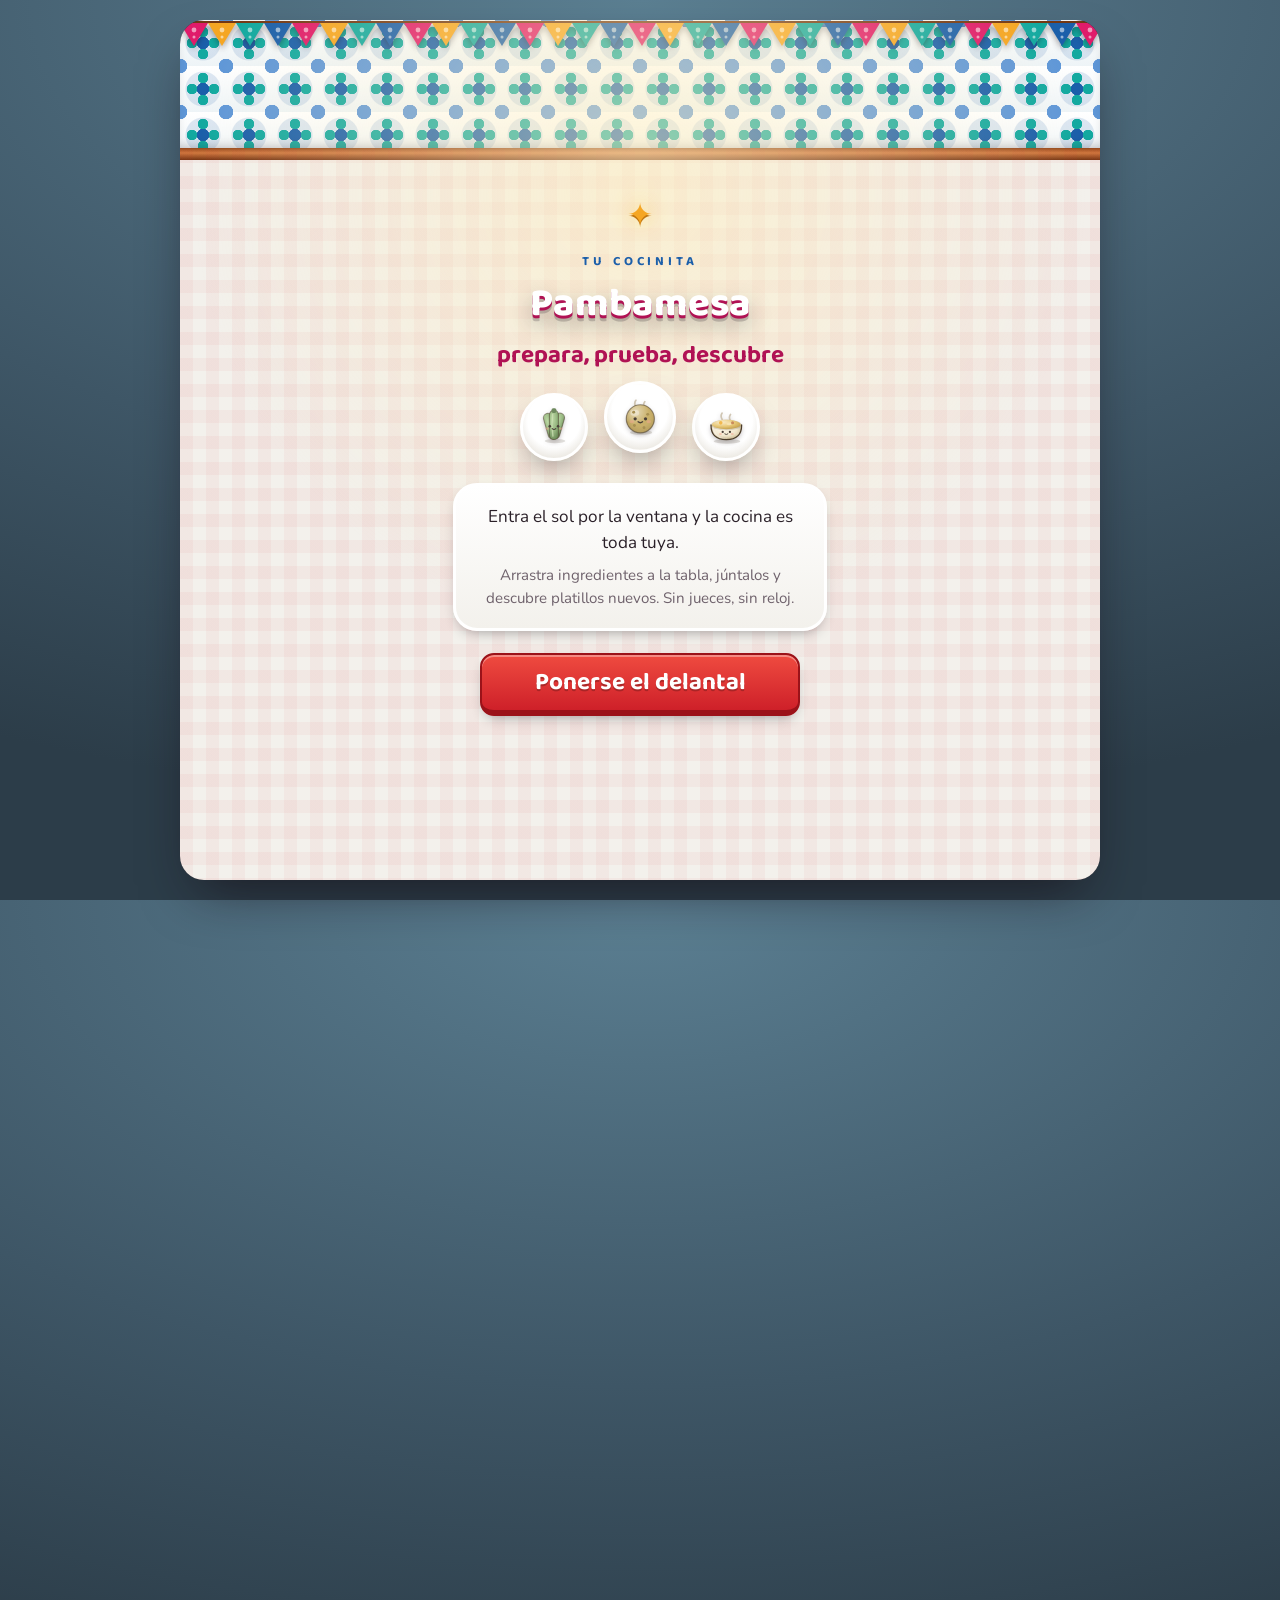
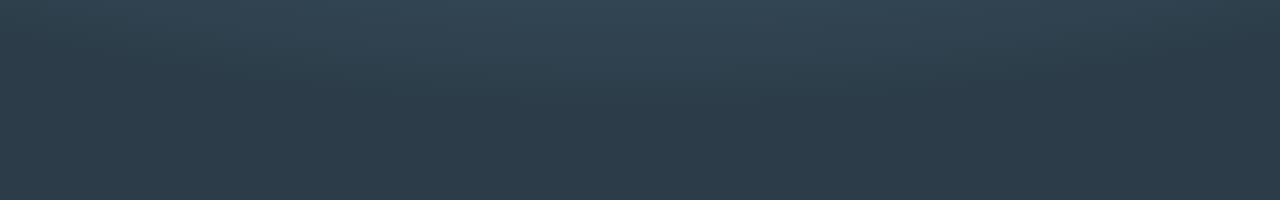
==== index.html @ 6b6ee92e "La cocina a sangre: se acabó la escena sobre la escena El mesón 3D vivía dentro de una caja con marc" ====
<!DOCTYPE html>
<html lang="es">
<head>
  <meta charset="UTF-8">
  <meta name="viewport" content="width=device-width, initial-scale=1.0, viewport-fit=cover, maximum-scale=1, user-scalable=no">
  <title>Pambamesa — tu cocinita</title>
  <meta name="description" content="Entra a tu cocina, arrastra los ingredientes que tienes y descubre platillos nuevos. Sin jueces, sin reloj: solo tú y el fuego.">
  <meta name="mobile-web-app-capable" content="yes">
  <meta name="apple-mobile-web-app-capable" content="yes">
  <meta name="apple-mobile-web-app-status-bar-style" content="black-translucent">
  <meta name="apple-mobile-web-app-title" content="Pambamesa">
  <meta name="theme-color" content="#9cdae4">
  <link rel="manifest" href="manifest.json">
  <link rel="apple-touch-icon" href="icon.svg">
  <link rel="icon" type="image/svg+xml" href="icon.svg">
  <link rel="preconnect" href="https://fonts.googleapis.com">
  <link rel="preconnect" href="https://fonts.gstatic.com" crossorigin>
  <link href="https://fonts.googleapis.com/css2?family=Baloo+2:wght@500;600;700;800&family=Nunito:ital,wght@0,400;0,600;0,700;0,800;1,400&display=swap" rel="stylesheet">
  <link rel="stylesheet" href="design-system.css">
  <link rel="stylesheet" href="styles.css">
  <script type="importmap">
    { "imports": { "three": "./vendor/three.module.min.js", "three/addons/": "./vendor/addons/" } }
  </script>
</head>
<body>
<div id="stage">

  <!-- HUD: progreso del recetario y sucres -->
  <header id="hud" class="hud hidden">
    <span class="pill hud-count progress-count"></span>
    <div class="meter"><span class="meter-fill progress-fill"></span></div>
    <span class="pill pill--maiz hud-sucres">
      <span class="icono-sucre" aria-hidden="true">S</span><span class="hud-sucres-count">0</span>
    </span>
  </header>

  <!-- ================= Portada ================= -->
  <main id="screen-cover" class="screen screen--portada active">
    <span class="mundo-puesto" aria-hidden="true"></span>
    <div class="cover">
      <span class="cover-sun" aria-hidden="true"></span>
      <span class="cover-star" aria-hidden="true">✦</span>
      <p class="cover-over">tu cocinita</p>
      <h1 class="cover-title">Pambamesa</h1>
      <p class="cover-sub">prepara, prueba, descubre</p>
      <div class="cover-peek" aria-hidden="true">
        <span class="plate" data-icon="verde"></span>
        <span class="plate" data-icon="bolon"></span>
        <span class="plate" data-icon="tigrillo"></span>
      </div>
      <div class="panel cover-quote">
        <p>Entra el sol por la ventana y la cocina es toda tuya.</p>
        <p class="muted">Arrastra ingredientes a la tabla, júntalos y descubre platillos nuevos. Sin jueces, sin reloj.</p>
      </div>
      <button type="button" id="btn-abrir" class="btn btn--lg btn--block">Ponerse el delantal</button>
    </div>
  </main>

  <!-- ================= Cocina: el mesón (a pantalla completa) ================= -->
  <main id="screen-taller" class="screen screen--cocina">
    <!-- el mesón 3D ocupa toda la pantalla: es el fondo, no un cuadro -->
    <div id="cocina3d" class="cocina3d hidden"></div>

    <!-- capa de mandos, flotando sobre la escena -->
    <div class="cocina-ui">
      <div id="estacion-fichas" class="estacion-fichas"></div>
      <span id="combo-indicador" class="pill pill--rosa combo-indicador hidden"></span>
      <div id="mesa-etiquetas" class="mesa-etiquetas hidden"></div>
      <div id="taller-action" class="taller-action"></div>
    </div>

    <!-- respaldo 2D para navegadores sin WebGL -->
    <div class="hoja hoja--cocina">
      <div id="fogon" class="fogon">
        <button type="button" id="slot-a" class="carta-slot" aria-label="Primer ingrediente"></button>
        <span class="fusion-plus" aria-hidden="true">+</span>
        <button type="button" id="slot-b" class="carta-slot" aria-label="Segundo ingrediente"></button>
      </div>
      <div id="en-preparacion" class="panel panel--sunken en-preparacion hidden"></div>
    </div>
  </main>

  <!-- ================= Recetario ================= -->
  <main id="screen-coleccion" class="screen screen--recetario">
    <span class="mundo-puesto" aria-hidden="true"></span>
    <div class="hoja">
      <header class="hoja-head">
        <div class="sign">
          <h2 class="sign-title">El recetario</h2>
          <p class="sign-sub"><span class="progress-count"></span> descubiertos</p>
        </div>
      </header>
      <div id="coleccion-body" class="scroll"></div>
    </div>
  </main>

  <!-- ================= Despensa ================= -->
  <main id="screen-feria" class="screen screen--despensa">
    <span class="mundo-puesto" aria-hidden="true"></span>
    <div class="hoja">
      <header class="hoja-head">
        <div class="sign">
          <h2 class="sign-title">La despensa</h2>
          <p class="sign-sub">cajas, mercado y antojos</p>
        </div>
      </header>

      <div class="scroll">
        <!-- La caja del mercado -->
        <section class="panel panel--rosa caja-box">
          <div class="caja-visual" aria-hidden="true"><span class="caja-sello">✦</span></div>
          <p class="caja-stash"><span class="sobre-count">0</span> caja(s) por abrir</p>
          <button type="button" id="feria-abrir-btn" class="btn btn--maiz btn--block">Abrir una caja</button>
          <p id="feria-timer" class="caja-timer"></p>
        </section>

        <!-- La canasta: lo que me llevo al mesón -->
        <section class="seccion">
          <p class="label">tu canasta <span id="canasta-cuenta" class="canasta-cuenta">0/8</span></p>
          <div class="panel panel--canasta seccion-panel">
            <p class="seccion-nota">Solo esto estará al alcance en el mesón. Toca para sacarlo.</p>
            <div id="canasta-grid" class="chip-grid"></div>
          </div>
        </section>

        <!-- Todo lo que tengo guardado -->
        <section class="seccion">
          <p class="label">en la despensa</p>
          <div class="panel panel--repisa seccion-panel">
            <p class="seccion-nota">Toca un ingrediente para llevarlo a la canasta.</p>
            <div id="despensa-grid" class="chip-grid"></div>
          </div>
        </section>

        <!-- El mercado -->
        <section class="seccion">
          <p class="label">el mercado</p>
          <div class="panel seccion-panel">
            <p class="seccion-nota">Cocinar te da sucres <span class="icono-sucre">S</span>. Cámbialos por lo que te falte.</p>
            <div id="mercado-semillas" class="mercado-grid"></div>
            <div class="seccion-acciones">
              <button type="button" id="mercado-sobre-btn" class="btn btn--peltre btn--sm">Caja · 20 <span class="icono-sucre">S</span></button>
              <button type="button" id="pregon-btn" class="btn btn--peltre btn--sm">📣 El pregón</button>
            </div>
            <p id="pregon-timer" class="seccion-nota"></p>
          </div>
        </section>

        <!-- Compartir -->
        <section class="seccion">
          <p class="label">invitar a probar</p>
          <div class="panel seccion-panel">
            <p class="seccion-nota">Regala un plato a alguien — a ti no te cuesta nada. Te quedan <span id="regalos-restantes" class="regalos-num">3</span> hoy.</p>
            <div id="regalos-grid" class="album-grid"></div>
          </div>
        </section>
      </div>
    </div>
  </main>

  <!-- Navegación -->
  <nav id="tabs" class="tabbar hidden">
    <button type="button" class="tab-btn" data-tab="taller"><span class="tab-ic" data-icon="mezclar"></span>Cocina</button>
    <button type="button" class="tab-btn" data-tab="coleccion"><span class="tab-ic" data-icon="cuaderno"></span>Recetario</button>
    <button type="button" class="tab-btn" data-tab="feria"><span class="tab-ic" data-icon="tab_mercado"></span>Despensa</button>
  </nav>

  <!-- Modal: revelación -->
  <div id="modal-reveal" class="modal reveal-modal" role="dialog" aria-modal="true">
    <div class="reveal-wrap">
      <div id="reveal-stage" class="reveal-stage">
        <span id="reveal-restantes" class="pill pill--maiz reveal-restantes hidden"></span>
        <div id="reveal-stack-3" class="carta back reveal-stack-layer hidden" aria-hidden="true"><div class="carta-textura"></div></div>
        <div id="reveal-stack-2" class="carta back reveal-stack-layer hidden" aria-hidden="true"><div class="carta-textura"></div></div>
        <div id="reveal-flip" class="carta-flip">
          <div class="carta-face carta-face-back">
            <div id="reveal-back" class="carta back"><div class="carta-textura"></div><span class="carta-interrogante">?</span></div>
          </div>
          <div class="carta-face carta-face-front">
            <div id="reveal-front" class="carta"></div>
          </div>
        </div>
      </div>
      <p id="reveal-hint" class="reveal-hint">↑ desliza para revelar</p>
      <p id="reveal-banner" class="reveal-banner"></p>
      <button type="button" id="reveal-ok" class="btn btn--lg btn--block">Revelar</button>
    </div>
  </div>

  <!-- Modal: detalle de una carta -->
  <div id="modal-detalle" class="modal" role="dialog" aria-modal="true">
    <div class="sheet">
      <div id="detalle-art" class="detalle-art"></div>
      <p id="detalle-rareza" class="sheet-eyebrow"></p>
      <h3 id="detalle-nombre" class="sheet-title"></h3>
      <p id="detalle-lore" class="sheet-body"></p>
      <div id="detalle-paso" class="detalle-paso hidden"></div>
      <button type="button" id="detalle-close" class="btn btn--peltre btn--block">Cerrar</button>
    </div>
  </div>

  <!-- Modal: pista -->
  <div id="modal-pista" class="modal" role="dialog" aria-modal="true">
    <div class="sheet">
      <div class="carta back rarity-hallazgo pista-carta" aria-hidden="true">
        <div class="carta-textura"></div><span class="carta-interrogante">?</span>
      </div>
      <p class="sheet-eyebrow">la cocina murmura…</p>
      <p id="pista-texto" class="pista-texto"></p>
      <button type="button" id="pista-close" class="btn btn--peltre btn--block">Cerrar</button>
    </div>
  </div>

  <!-- Modal: racha diaria -->
  <div id="modal-racha" class="modal" role="dialog" aria-modal="true">
    <div class="sheet">
      <span class="racha-ic" aria-hidden="true">🔥</span>
      <p class="sheet-eyebrow">volviste a la cocina</p>
      <h3 class="sheet-title">Racha de <span id="racha-dias">1</span> día(s)</h3>
      <p id="racha-recompensa" class="racha-recompensa"></p>
      <button type="button" id="racha-reclamar-btn" class="btn btn--maiz btn--block">Reclamar</button>
    </div>
  </div>

  <div id="banner" class="banner" role="status" aria-live="polite"></div>
  <div id="toast" class="toast" role="status" aria-live="polite"></div>

</div>
  <script src="icons.js"></script>
  <script src="recetario.js"></script>
  <script type="module" src="escena3d.js"></script>
  <script src="app.js"></script>
</body>
</html>
---- design-system.css ----
/* ============================================================
   PAMBAMESA — design-system.css
   El lenguaje visual del juego, en dos capas:

   1. TOKENS      — la única fuente de verdad: color, elevación,
                    radios, espaciado, tipografía, movimiento, capas.
   2. COMPONENTES — piezas reusables construidas SOLO con tokens.

   La paleta es de comida popular latinoamericana: azulejo de
   talavera, rosa mexicano, amarillo cempasúchil, verde nopal,
   rojo guajillo y blanco de peltre. Nada de crema de cuaderno:
   los fondos son cal blanca y madera pintada de puesto de mercado.
   ============================================================ */

:root {
  /* ==========================================================
     1. TOKENS
     ========================================================== */

  /* --- Rampas del barrio --- */
  /* talavera: el azul cobalto del azulejo pintado */
  --talavera-200: #a9c9ec;
  --talavera-300: #5f97d8;
  --talavera-500: #1b5faa;
  --talavera-700: #123f74;

  /* jade: el verde agua de la loza y los toldos */
  --jade-200: #8fe0d6;
  --jade-300: #3fc7bc;
  --jade-400: #12a9a0;
  --jade-600: #0a7a74;

  /* rosa mexicano: el color de la fiesta, del papel picado */
  --rosa-300: #ff77ab;
  --rosa-400: #f53d8a;
  --rosa-500: #e01b6a;
  --rosa-600: #b01254;
  --rosa-700: #7d0a3b;

  /* chile guajillo: la salsa, las llamadas a la acción */
  --chile-400: #ef4b40;
  --chile-500: #ce2029;
  --chile-600: #9b1219;

  /* cempasúchil: el amarillo del maíz y de las monedas */
  --maiz-300: #ffc93c;
  --maiz-400: #f5a623;
  --maiz-600: #c07610;
  --maiz-800: #6f4308;

  /* nopal: el verde del limón y del cilantro */
  --nopal-300: #a8d95a;
  --nopal-400: #8cc63f;
  --nopal-500: #6fae2e;
  --nopal-600: #4c7c1f;

  /* madera pintada del puesto de mercado */
  --madera-200: #e8a469;
  --madera-300: #d07c3f;
  --madera-400: #b4632c;
  --madera-500: #93491c;
  --madera-600: #723713;
  --madera-700: #4b230b;

  /* peltre: el blanco esmaltado de los platos y la cal de la pared */
  --peltre-100: #ffffff;
  --peltre-200: #f3f1ec;
  --peltre-300: #e3dfd6;
  --peltre-400: #cbc5b8;

  /* pizarra: el menú escrito con gis */
  --pizarra-500: #2f2733;
  --pizarra-700: #1d1822;

  /* metal: los utensilios */
  --metal-400: #9aa3ae;
  --metal-600: #6c7683;

  /* tinta */
  --tinta-900: #2b2129;
  --tinta-600: #6f626c;
  --tinta-invert: #fdf8f4;

  /* --- Roles semánticos (lo que usan los componentes) --- */
  --surface:        var(--peltre-200);
  --surface-raised: var(--peltre-100);
  --surface-sunken: var(--peltre-300);
  --text:           var(--tinta-900);
  --text-muted:     var(--tinta-600);
  --text-invert:    var(--tinta-invert);
  --accent:         var(--rosa-500);
  --accent-ink:     var(--rosa-700);
  --hairline:        rgba(43, 33, 41, .16);
  --hairline-strong: rgba(43, 33, 41, .3);

  /* rareza (mismo lenguaje en cartas, chips y bordes) */
  --rarity-semilla:   var(--madera-400);
  --rarity-semilla-d: var(--madera-600);
  --rarity-hallazgo:   var(--nopal-500);
  --rarity-hallazgo-d: var(--nopal-600);
  --rarity-receta:   var(--maiz-400);
  --rarity-receta-d: var(--maiz-600);
  --rarity-tool:   var(--metal-400);
  --rarity-tool-d: var(--metal-600);

  /* --- Espaciado (escala 4pt) --- */
  --sp-1: .25rem;  --sp-2: .5rem;   --sp-3: .75rem;  --sp-4: 1rem;
  --sp-5: 1.25rem; --sp-6: 1.5rem;  --sp-8: 2rem;    --sp-10: 2.5rem;

  /* --- Radios --- */
  --r-sm: 10px; --r-md: 14px; --r-lg: 18px; --r-xl: 24px; --r-pill: 999px;

  /* --- Elevación --- */
  --e-1: 0 2px 6px -2px rgba(43,33,41,.35);
  --e-2: 0 6px 14px -6px rgba(43,33,41,.45);
  --e-3: 0 14px 30px -12px rgba(43,33,41,.55);
  --e-4: 0 24px 54px -18px rgba(20,12,18,.7);
  --gloss: inset 0 2px 0 rgba(255,255,255,.35);
  --inset: inset 0 2px 6px rgba(43,33,41,.28);
  --ring: 3px solid var(--peltre-100);

  /* --- Patrones del barrio --- */
  /* azulejo de talavera: flor de cuatro pétalos sobre loza blanca */
  --patron-talavera:
    radial-gradient(circle at 50% 50%, var(--talavera-500) 0 6px, transparent 6.5px),
    radial-gradient(circle at 50% 26%, var(--jade-400) 0 5px, transparent 5.5px),
    radial-gradient(circle at 50% 74%, var(--jade-400) 0 5px, transparent 5.5px),
    radial-gradient(circle at 26% 50%, var(--jade-400) 0 5px, transparent 5.5px),
    radial-gradient(circle at 74% 50%, var(--jade-400) 0 5px, transparent 5.5px),
    radial-gradient(circle at 50% 50%, rgba(27,95,170,.14) 0 17px, transparent 18px),
    radial-gradient(circle at 0 0, var(--talavera-300) 0 7px, transparent 7.5px),
    radial-gradient(circle at 100% 0, var(--talavera-300) 0 7px, transparent 7.5px),
    radial-gradient(circle at 0 100%, var(--talavera-300) 0 7px, transparent 7.5px),
    radial-gradient(circle at 100% 100%, var(--talavera-300) 0 7px, transparent 7.5px),
    linear-gradient(180deg, #fff, #eef4f7);
  --patron-talavera-size: 46px 46px;

  /* papel picado: la guirnalda de la fiesta */
  --papel-picado: url("data:image/svg+xml,%3Csvg xmlns='http://www.w3.org/2000/svg' width='112' height='30'%3E%3Cpath d='M0 2h112' stroke='%23723713' stroke-width='2'/%3E%3Cpath d='M0 3h28L14 26z' fill='%23e01b6a'/%3E%3Cpath d='M28 3h28L42 26z' fill='%23f5a623'/%3E%3Cpath d='M56 3h28L70 26z' fill='%2312a9a0'/%3E%3Cpath d='M84 3h28L98 26z' fill='%231b5faa'/%3E%3Cg fill='%23ffffff' fill-opacity='.55'%3E%3Ccircle cx='14' cy='10' r='2.4'/%3E%3Ccircle cx='42' cy='10' r='2.4'/%3E%3Ccircle cx='70' cy='10' r='2.4'/%3E%3Ccircle cx='98' cy='10' r='2.4'/%3E%3Ccircle cx='14' cy='17' r='1.5'/%3E%3Ccircle cx='42' cy='17' r='1.5'/%3E%3Ccircle cx='70' cy='17' r='1.5'/%3E%3Ccircle cx='98' cy='17' r='1.5'/%3E%3C/g%3E%3C/svg%3E");

  /* mantel de hule: cuadros de fonda */
  --patron-mantel:
    repeating-linear-gradient(90deg, rgba(206,32,41,.045) 0 13px, transparent 13px 26px),
    repeating-linear-gradient(180deg, rgba(206,32,41,.045) 0 13px, transparent 13px 26px);

  /* --- Tipografía --- */
  --font-display: 'Baloo 2', 'Comic Sans MS', cursive;
  --font-text:    'Nunito', 'Segoe UI', system-ui, sans-serif;
  --t-2xs: .62rem; --t-xs: .72rem; --t-sm: .84rem; --t-md: .95rem;
  --t-lg: 1.1rem;  --t-xl: 1.35rem; --t-2xl: 1.7rem; --t-3xl: 2.2rem;
  --lead-tight: 1.15; --lead: 1.5;
  --track-caps: .16em;

  /* --- Movimiento --- */
  --dur-fast: .12s; --dur: .22s; --dur-slow: .4s;
  --ease-out: cubic-bezier(.2, .85, .3, 1);
  --ease-pop: cubic-bezier(.3, 1.6, .4, 1);

  /* --- Capas --- */
  --z-scene: 1; --z-hud: 50; --z-nav: 55; --z-banner: 80; --z-modal: 90; --z-toast: 95;

  /* --- Medidas del marco --- */
  --frame: 480px;
  --hud-h: 78px;   /* deja libre la guirnalda de papel picado */
  --nav-h: 66px;
}

/* ============================================================
   2. COMPONENTES
   ============================================================ */

/* ---------- Botón ----------
   La "cara" y el "canto" se pasan por custom props: cambiar de
   variante es cambiar dos tokens, no reescribir sombras. */
.btn {
  --btn-face: var(--chile-500);
  --btn-face-hi: var(--chile-400);
  --btn-edge: var(--chile-600);
  --btn-ink: #fff;
  --btn-lip: 5px;

  position: relative;
  display: inline-flex; align-items: center; justify-content: center; gap: var(--sp-2);
  padding: .72rem 1.5rem;
  font-family: var(--font-display); font-size: var(--t-lg); font-weight: 700; line-height: 1;
  color: var(--btn-ink);
  background: linear-gradient(180deg, var(--btn-face-hi), var(--btn-face));
  border: 2.5px solid var(--btn-edge);
  border-bottom-width: var(--btn-lip);
  border-radius: var(--r-md);
  box-shadow: var(--gloss), var(--e-2);
  text-shadow: 0 1.5px 0 rgba(0,0,0,.22);
  transition: transform var(--dur-fast) var(--ease-out),
              border-bottom-width var(--dur-fast) var(--ease-out),
              filter var(--dur-fast) var(--ease-out);
}
.btn:active { transform: translateY(calc(var(--btn-lip) - 2.5px)); border-bottom-width: 2.5px; box-shadow: var(--inset); }
.btn:disabled { filter: grayscale(.7) brightness(.94); cursor: default; }
.btn:disabled:active { transform: none; border-bottom-width: var(--btn-lip); box-shadow: var(--gloss), var(--e-2); }

.btn--rosa   { --btn-face: var(--rosa-500);   --btn-face-hi: var(--rosa-400);   --btn-edge: var(--rosa-700); }
.btn--jade   { --btn-face: var(--jade-400);   --btn-face-hi: var(--jade-300);   --btn-edge: var(--jade-600); }
.btn--nopal  { --btn-face: var(--nopal-500);  --btn-face-hi: var(--nopal-400);  --btn-edge: var(--nopal-600); }
.btn--maiz   { --btn-face: var(--maiz-400);   --btn-face-hi: var(--maiz-300);   --btn-edge: var(--maiz-600); --btn-ink: var(--maiz-800); text-shadow: 0 1.5px 0 rgba(255,255,255,.4); }
.btn--peltre { --btn-face: var(--peltre-200); --btn-face-hi: var(--peltre-100); --btn-edge: var(--madera-400); --btn-ink: var(--text); text-shadow: none; }
.btn--madera { --btn-face: var(--madera-400); --btn-face-hi: var(--madera-300); --btn-edge: var(--madera-600); }

.btn--sm    { padding: .42rem .9rem; font-size: var(--t-sm); --btn-lip: 4px; border-radius: var(--r-sm); }
.btn--lg    { padding: .85rem 1.6rem; font-size: var(--t-xl); --btn-lip: 6px; }
.btn--block { display: flex; width: 100%; }

/* ---------- Panel ---------- */
.panel {
  --panel-face: var(--surface-raised);
  --panel-face-2: var(--surface);
  position: relative;
  background: linear-gradient(180deg, var(--panel-face), var(--panel-face-2));
  border: var(--ring);
  border-radius: var(--r-xl);
  box-shadow: var(--e-2);
  padding: var(--sp-4);
}
.panel--rosa   { --panel-face: var(--rosa-400); --panel-face-2: var(--rosa-600); color: var(--text-invert); }
.panel--jade   { --panel-face: var(--jade-300); --panel-face-2: var(--jade-600); color: var(--text-invert); }
.panel--madera { --panel-face: var(--madera-300); --panel-face-2: var(--madera-500); color: var(--text-invert); }
.panel--sunken {
  background: rgba(43,33,41,.06);
  border: 2px dashed var(--hairline);
  box-shadow: none;
}
.panel--flat { box-shadow: var(--e-1); border-width: 2px; }

/* ---------- Rótulo: la pizarra del menú, en su marco de madera ---------- */
.sign {
  position: relative;
  display: flex; flex-direction: column; align-items: center;
  padding: var(--sp-3) var(--sp-6);
  background:
    linear-gradient(180deg, rgba(255,255,255,.07), transparent 40%),
    linear-gradient(180deg, var(--pizarra-500), var(--pizarra-700));
  border: 5px solid var(--madera-400);
  border-radius: var(--r-lg);
  box-shadow: inset 0 0 0 2px rgba(255,255,255,.08), var(--e-3);
  text-align: center;
}
/* tornillos de latón en las esquinas del marco */
.sign::before, .sign::after {
  content: ''; position: absolute; top: .3rem; width: .45rem; height: .45rem;
  background: radial-gradient(circle at 35% 32%, var(--maiz-300), var(--maiz-600));
  border-radius: 50%;
  box-shadow: 0 1px 2px rgba(0,0,0,.45);
}
.sign::before { left: .35rem; }
.sign::after  { right: .35rem; }
.sign-title {
  font-family: var(--font-display); font-size: var(--t-2xl); font-weight: 800; line-height: 1.05;
  color: #fff;
  text-shadow: 0 0 12px rgba(255,255,255,.28);
}
.sign-sub {
  font-family: var(--font-text); font-size: var(--t-sm); font-weight: 600;
  color: var(--maiz-300);
}

/* ---------- Rótulo pequeño de sección ---------- */
.label {
  display: inline-flex; align-items: center; gap: var(--sp-2);
  font-family: var(--font-display); font-size: var(--t-xs); font-weight: 700;
  letter-spacing: var(--track-caps); text-transform: uppercase;
  color: var(--accent-ink);
}
.label::before, .label::after { content: '✦'; font-size: .6em; color: var(--maiz-400); letter-spacing: 0; }

/* ---------- Plato de peltre: el marco de todo icono ---------- */
.plate {
  display: flex; align-items: center; justify-content: center;
  aspect-ratio: 1;
  background: radial-gradient(circle at 50% 40%, #fff 0%, #fff 54%, var(--peltre-300) 88%);
  border-radius: 50%;
  box-shadow: inset 0 0 0 2px rgba(43,33,41,.05), inset 0 -3px 8px rgba(43,33,41,.08);
}
/* el margen del plato se da con el ancho del icono, NO con padding en %:
   un padding porcentual se mide contra el contenedor padre y puede
   comerse el plato entero. height:auto + aspect-ratio evita el 0px. */
.plate > svg { width: 72%; height: auto; aspect-ratio: 1; filter: drop-shadow(0 2px 2px rgba(43,33,41,.25)); }

/* ---------- Badge ---------- */
.badge {
  --badge-face: var(--chile-500);
  --badge-edge: var(--chile-600);
  display: inline-flex; align-items: center; justify-content: center;
  min-width: 1.35rem; height: 1.35rem; padding: 0 .28rem;
  font-family: var(--font-display); font-size: var(--t-2xs); font-weight: 800; line-height: 1;
  color: #fff;
  background: linear-gradient(180deg, var(--badge-face), var(--badge-edge));
  border: 2px solid var(--peltre-100);
  border-radius: var(--r-pill);
  box-shadow: var(--e-1);
}
.badge--metal { --badge-face: var(--metal-400); --badge-edge: var(--metal-600); }
.badge--maiz  { --badge-face: var(--maiz-300);  --badge-edge: var(--maiz-600); color: var(--maiz-800); }
.badge--nopal { --badge-face: var(--nopal-500); --badge-edge: var(--nopal-600); }

/* ---------- Pill ---------- */
.pill {
  display: inline-flex; align-items: center; gap: .3rem;
  padding: .16rem .7rem;
  font-family: var(--font-display); font-size: var(--t-sm); font-weight: 700; line-height: 1.3;
  color: var(--text);
  background: var(--peltre-100);
  border: 2px solid var(--hairline);
  border-radius: var(--r-pill);
  box-shadow: var(--e-1);
  white-space: nowrap;
}
.pill--dark { color: var(--text-invert); background: rgba(29,24,34,.82); border-color: rgba(255,255,255,.4); }
.pill--maiz { color: var(--maiz-800); background: linear-gradient(180deg, var(--maiz-300), var(--maiz-400)); border-color: var(--maiz-600); }
.pill--rosa { color: #fff; background: linear-gradient(180deg, var(--rosa-400), var(--rosa-600)); border-color: var(--rosa-700); }

/* ---------- Moneda ---------- */
.icono-sucre {
  display: inline-flex; align-items: center; justify-content: center;
  width: 1.15em; height: 1.15em; border-radius: 50%;
  background: conic-gradient(from 210deg, var(--maiz-300), var(--maiz-600), var(--maiz-300));
  color: var(--maiz-800); font-family: var(--font-display); font-weight: 800; font-size: .74em;
  font-style: normal; line-height: 1;
  box-shadow: inset 0 1px 0 rgba(255,255,255,.5), 0 1px 2px rgba(0,0,0,.3);
  vertical-align: -0.15em;
}

/* ---------- Meter ---------- */
.meter {
  flex: 1; height: 12px; border-radius: var(--r-pill); overflow: hidden;
  background: var(--peltre-100);
  border: 2px solid var(--hairline);
  box-shadow: var(--inset);
}
.meter-fill {
  display: block; height: 100%; border-radius: var(--r-pill);
  background: linear-gradient(90deg, var(--rosa-500), var(--maiz-400));
  box-shadow: inset 0 1px 0 rgba(255,255,255,.45);
  transition: width var(--dur-slow) var(--ease-out);
}

/* ---------- Scroll interno ---------- */
.scroll {
  flex: 1; min-height: 0;
  overflow-y: auto; -webkit-overflow-scrolling: touch;
  overscroll-behavior: contain;
  padding-inline: var(--sp-4);
  padding-bottom: var(--sp-6);
  mask-image: linear-gradient(180deg, transparent 0, #000 14px);
  -webkit-mask-image: linear-gradient(180deg, transparent 0, #000 14px);
}
.scroll::-webkit-scrollbar { width: 0; }

/* ---------- Hoja: estructura común de toda pantalla ---------- */
.hoja {
  display: flex; flex-direction: column;
  height: 100vh; height: 100dvh;
  padding-top: calc(var(--hud-h) + var(--sp-2));
  padding-bottom: calc(var(--nav-h) + env(safe-area-inset-bottom) + var(--sp-2));
}
.hoja-head { flex-shrink: 0; padding: 0 var(--sp-4) var(--sp-3); }

/* ---------- Toast ---------- */
.toast {
  position: fixed; left: 50%; transform: translateX(-50%) translateY(14px);
  bottom: calc(var(--nav-h) + env(safe-area-inset-bottom) + var(--sp-4)); z-index: var(--z-toast);
  max-width: min(360px, 86vw);
  font-family: var(--font-display); font-size: var(--t-md); font-weight: 600; text-align: center;
  color: var(--text-invert);
  background: rgba(29, 24, 34, .96);
  border: 2px solid rgba(255,255,255,.3);
  border-radius: var(--r-md); padding: .5rem 1rem;
  box-shadow: var(--e-3);
  opacity: 0; pointer-events: none;
  transition: opacity var(--dur) var(--ease-out), transform var(--dur) var(--ease-out);
}
.toast.visible { opacity: 1; transform: translateX(-50%) translateY(0); }

/* ---------- Modal + hoja emergente ---------- */
.modal {
  position: fixed; inset: 0; z-index: var(--z-modal);
  display: none; align-items: center; justify-content: center;
  padding: var(--sp-5);
  background: rgba(20, 12, 18, .68);
  -webkit-backdrop-filter: blur(5px); backdrop-filter: blur(5px);
}
.modal.open { display: flex; animation: modal-in var(--dur) var(--ease-out) both; }
@keyframes modal-in { from { opacity: 0; } }

.sheet {
  width: 100%; max-width: 340px; text-align: center;
  display: flex; flex-direction: column; align-items: center; gap: var(--sp-2);
  background: linear-gradient(180deg, var(--peltre-100), var(--peltre-200));
  border: var(--ring);
  border-radius: var(--r-xl);
  box-shadow: var(--e-4);
  padding: var(--sp-5) var(--sp-5) var(--sp-4);
  animation: sheet-in var(--dur-slow) var(--ease-pop) both;
}
@keyframes sheet-in { from { opacity: 0; transform: translateY(20px) scale(.95); } }
.sheet-title { font-family: var(--font-display); font-size: var(--t-xl); font-weight: 800; color: var(--text); line-height: var(--lead-tight); }
.sheet-eyebrow { font-family: var(--font-display); font-size: var(--t-xs); font-weight: 700; letter-spacing: var(--track-caps); text-transform: uppercase; color: var(--accent); }
.sheet-body { font-size: var(--t-md); line-height: var(--lead); color: var(--text-muted); }

/* ---------- Barra de navegación: la tabla del puesto ---------- */
.tabbar {
  position: fixed; bottom: 0; left: 50%; transform: translateX(-50%);
  width: 100%; max-width: var(--frame);
  z-index: var(--z-nav); display: flex;
  padding-bottom: env(safe-area-inset-bottom);
  background: linear-gradient(180deg, var(--madera-400), var(--madera-600));
  border-top: var(--ring);
  box-shadow: 0 -8px 20px -10px rgba(20,12,18,.7);
}
.tab-btn {
  position: relative; flex: 1;
  display: flex; flex-direction: column; align-items: center; justify-content: center; gap: .15rem;
  height: var(--nav-h);
  font-family: var(--font-display); font-size: var(--t-2xs); font-weight: 700;
  letter-spacing: .06em; text-transform: uppercase;
  color: rgba(255,246,238,.72);
  text-shadow: 0 1px 0 rgba(0,0,0,.3);
  transition: color var(--dur) var(--ease-out);
}
.tab-btn.active { color: #fff; }
.tab-ic {
  width: 1.7rem; height: 1.7rem; padding: .2rem;
  background: radial-gradient(circle at 50% 42%, #fff, var(--peltre-300) 85%);
  border: 2px solid rgba(43,33,41,.22);
  border-radius: 50%;
  box-shadow: var(--e-1);
  filter: saturate(.35) opacity(.75);
  transition: filter var(--dur) var(--ease-out), transform var(--dur) var(--ease-pop), border-color var(--dur) var(--ease-out);
}
.tab-btn.active .tab-ic {
  filter: none; transform: translateY(-3px) scale(1.14);
  border-color: var(--maiz-300);
  box-shadow: var(--e-2), 0 0 0 3px rgba(255,201,60,.4);
}

/* ---------- HUD ---------- */
.hud {
  position: fixed; top: 0; left: 50%; transform: translateX(-50%);
  width: 100%; max-width: var(--frame); height: var(--hud-h);
  padding: 34px var(--sp-4) 0;
  z-index: var(--z-hud);
  display: flex; align-items: center; gap: var(--sp-2);
}

/* ---------- Utilidades mínimas ---------- */
.hidden { display: none !important; }
.stack  { display: flex; flex-direction: column; gap: var(--sp-3); }
.row    { display: flex; align-items: center; gap: var(--sp-2); }
.center { text-align: center; }
.muted  { color: var(--text-muted); }

/* ---------- Repisa: panel que parece un estante de madera ----------
   Lo usa la despensa para que se sienta una alacena de verdad y no
   una lista. El borde inferior es el canto del estante. */
.panel--repisa {
  --panel-face: var(--madera-200);
  --panel-face-2: var(--madera-300);
  border: 3px solid var(--madera-600);
  border-bottom-width: 9px;
  border-radius: var(--r-md);
  box-shadow: var(--gloss), var(--e-2);
}
.panel--repisa::after {
  content: ''; position: absolute; left: 0; right: 0; bottom: -9px; height: 9px;
  background: linear-gradient(180deg, var(--madera-500), var(--madera-700));
  border-radius: 0 0 var(--r-md) var(--r-md);
}

/* ---------- Página: superficie de papel para el recetario ---------- */
.pagina {
  background:
    repeating-linear-gradient(180deg, transparent 0 27px, rgba(27,95,170,.09) 27px 28px),
    linear-gradient(180deg, #fffefb, var(--peltre-200));
  border: 3px solid var(--peltre-100);
  border-left: 6px solid var(--chile-500);
  border-radius: var(--r-md);
  box-shadow: var(--e-2);
  padding: var(--sp-3);
}
---- styles.css ----
/* ============================================================
   PAMBAMESA — styles.css
   Composición de pantallas SOBRE el sistema de diseño.
   Aquí no se inventan colores ni sombras: todo sale de los
   tokens de design-system.css. Si algo se repite en dos
   pantallas, su lugar es el sistema, no este archivo.
   ============================================================ */

* { box-sizing: border-box; margin: 0; padding: 0; }
html { -webkit-text-size-adjust: 100%; font-size: 17px; }
html, body { height: 100%; }

body {
  font-family: var(--font-text);
  color: var(--text);
  line-height: var(--lead);
  background: radial-gradient(120% 90% at 50% 0%, #5b7f92 0%, #3e5666 60%, #2c3d49 100%);
  min-height: 100vh;
  overflow: hidden;               /* el scroll vive dentro de cada pantalla */
}

button { font: inherit; color: inherit; cursor: pointer; background: none; border: none; -webkit-tap-highlight-color: transparent; }
svg { display: block; width: 100%; height: 100%; }

/* ============================================================
   EL MUNDO — el marco donde vive el juego
   ============================================================ */

#stage {
  position: relative;
  width: 100%; max-width: var(--frame);
  margin: 0 auto;
  height: 100vh; height: 100dvh;
  overflow: hidden;
  /* neutro a propósito: el fondo lo pone cada pantalla, para que la
     cocina 3D no parezca un cuadro colgado sobre otra escena */
  background: var(--pizarra-700);
  box-shadow: var(--e-4);
}

/* --- el mundo del puesto: zócalo de talavera, repisa y cal ---
   lo comparten las pantallas de papel (recetario, despensa, portada);
   la cocina no lo lleva porque su fondo ES la escena 3D. */
.mundo-puesto {
  position: absolute; inset: 0; z-index: 0; pointer-events: none;
  background:
    var(--patron-mantel),
    linear-gradient(180deg,
      transparent 0, transparent 128px,
      var(--madera-500) 128px, var(--madera-300) 133px, var(--madera-600) 140px,
      var(--peltre-200) 140px, var(--peltre-200) 100%);
}
.mundo-puesto::before {
  content: ''; position: absolute; top: 0; left: 0; right: 0; height: 128px;
  background: var(--patron-talavera);
  background-size: var(--patron-talavera-size);
  box-shadow: inset 0 -6px 12px -6px rgba(43,33,41,.35);
}
.mundo-puesto::after {
  content: ''; position: absolute; top: 0; left: 0; right: 0; height: 30px;
  background: var(--papel-picado) repeat-x top left;
  background-size: 112px 30px;
  filter: drop-shadow(0 3px 3px rgba(20,12,18,.35));
}

.screen { display: none; position: relative; z-index: var(--z-scene); height: 100%; }
.screen.active { display: block; animation: pantalla-entra var(--dur-slow) var(--ease-pop) both; }
@keyframes pantalla-entra {
  from { opacity: 0; transform: translateY(14px) scale(.985); }
  to   { opacity: 1; transform: none; }
}

/* ============================================================
   HUD
   ============================================================ */

.hud-count { font-size: var(--t-sm); }
.hud-sucres { font-size: var(--t-md); }

/* ============================================================
   PORTADA
   ============================================================ */

.cover {
  position: relative; height: 100%;
  display: flex; flex-direction: column; align-items: center; justify-content: center;
  gap: var(--sp-3);
  padding: var(--sp-8) var(--sp-6) var(--sp-6);
  text-align: center;
  overflow: hidden;
}
.cover > * { position: relative; z-index: 1; }
/* el sol que entra por la ventana */
.cover-sun {
  position: absolute; top: -18%; left: 50%; transform: translateX(-50%);
  width: 160%; aspect-ratio: 1; z-index: 0;
  background: radial-gradient(46% 46% at 50% 22%, rgba(255,238,190,.6), rgba(255,238,190,.16) 46%, transparent 66%);
  animation: sol-entra 1.4s var(--ease-out) both;
}
@keyframes sol-entra { from { opacity: 0; } to { opacity: 1; } }

.cover-star {
  font-size: var(--t-2xl); color: var(--maiz-400);
  text-shadow: 0 2px 0 var(--maiz-600), 0 0 20px rgba(255,210,77,.85);
  animation: estrella-late 5s ease-in-out infinite;
}
@keyframes estrella-late { 50% { transform: rotate(16deg) scale(1.14); } }

.cover-over {
  font-family: var(--font-display); font-size: var(--t-xs); font-weight: 700;
  letter-spacing: .3em; text-transform: uppercase; color: var(--talavera-500);
}
.cover-title {
  font-family: var(--font-display); font-size: var(--t-3xl); font-weight: 800; line-height: 1;
  color: #fff;
  text-shadow: 0 3px 0 var(--rosa-600), 0 6px 0 rgba(43,33,41,.22), 0 10px 22px rgba(43,33,41,.35);
}
.cover-sub { font-family: var(--font-display); font-size: var(--t-xl); font-weight: 700; color: var(--rosa-600); }

.cover-peek { display: flex; justify-content: center; gap: var(--sp-4); margin: var(--sp-1) 0 var(--sp-2); }
.cover-peek .plate {
  width: 68px; border: var(--ring); box-shadow: var(--e-3);
}
.cover-peek .plate:nth-child(2) { transform: translateY(-10px) scale(1.06); }

.cover-quote { max-width: 34ch; }
.cover-quote p { font-size: var(--t-md); line-height: var(--lead); }
.cover-quote p + p { margin-top: var(--sp-2); font-size: var(--t-sm); }
.cover .btn { max-width: 320px; margin-top: var(--sp-2); }

/* ============================================================
   COCINA — el mesón
   ============================================================ */

.hoja--cocina {
  padding-inline: var(--sp-3);
  padding-top: calc(var(--hud-h) + var(--sp-1));
  gap: var(--sp-2);
}

.mesa-zona { position: relative; flex: 1; min-height: 0; display: flex; flex-direction: column; }
/* la escena ocupa TODO: es el fondo de la pantalla, no un cuadro */
.cocina3d { position: absolute; inset: 0; z-index: 0; }
.cocina3d canvas { display: block; width: 100% !important; height: 100% !important; touch-action: none; }

/* los mandos flotan sobre la escena */
.cocina-ui {
  position: absolute; inset: 0; z-index: 2; pointer-events: none;
  display: flex; flex-direction: column;
  padding-top: calc(var(--hud-h) + var(--sp-1));
  padding-bottom: calc(var(--nav-h) + env(safe-area-inset-bottom) + var(--sp-2));
}
.cocina-ui > * { pointer-events: auto; }
.mesa3d .hoja--cocina { display: none; }

/* flechas del cajón: se posicionan desde JS sobre la fila de casillas */
.cajon-flecha {
  position: absolute; z-index: 5;
  width: 2.3rem; height: 2.3rem;
  display: flex; align-items: center; justify-content: center;
  font-family: var(--font-display); font-size: var(--t-xl); font-weight: 800; line-height: 1;
  color: var(--rosa-700);
  background: linear-gradient(180deg, var(--peltre-100), var(--peltre-200));
  border: 2.5px solid var(--rosa-600);
  border-bottom-width: 4px;
  border-radius: 50%;
  box-shadow: var(--e-2);
  transition: transform var(--dur-fast) var(--ease-out);
}
.cajon-flecha:active { transform: scale(.9); }
.cajon-flecha.prev { left: var(--sp-2); }
.cajon-flecha.next { right: var(--sp-2); }

/* etiquetas de lo que está sobre la tabla */
.mesa-etiquetas {
  display: flex; justify-content: center; gap: var(--sp-2);
  margin-top: var(--sp-2);
  pointer-events: none;
}
.mesa-etiqueta { animation: etiqueta-pop var(--dur) var(--ease-pop) both; }
@keyframes etiqueta-pop { from { opacity: 0; transform: translateY(-6px) scale(.9); } }
.mesa-etiqueta.mess { background: linear-gradient(180deg, var(--madera-500), var(--madera-700)); color: var(--text-invert); border-color: var(--maiz-400); }

/* la pista flota sobre la escena: no gasta alto de pantalla */
.taller-action {
  margin-top: auto;
  display: flex; align-items: center; justify-content: center; gap: var(--sp-2); flex-wrap: wrap;
  padding: 0 var(--sp-3);
  pointer-events: none;
}
.taller-action > .btn { pointer-events: auto; }
.taller-hint {
  font-family: var(--font-display); font-size: var(--t-sm); font-weight: 600; text-align: center;
  color: var(--text-invert);
  background: rgba(43,33,41,.75);
  border: 2px solid rgba(255,255,255,.35);
  border-radius: var(--r-pill); padding: .2rem .9rem;
  box-shadow: var(--e-1);
}

/* --- fogón 2D: respaldo para navegadores sin WebGL --- */
.fogon {
  position: relative;
  display: flex; align-items: center; justify-content: center; gap: var(--sp-3);
  padding: var(--sp-6) var(--sp-3);
  background: linear-gradient(180deg, var(--madera-400), var(--madera-500));
  border: var(--ring); border-radius: var(--r-xl);
  box-shadow: var(--e-3);
}
.fogon.shake { animation: mesa-shake var(--dur-slow) ease; }
@keyframes mesa-shake { 25% { transform: translateX(-7px); } 50% { transform: translateX(6px); } 75% { transform: translateX(-3px); } }
.fusion-plus { font-size: var(--t-2xl); color: #fff; opacity: .9; }
.carta-slot {
  width: clamp(102px, 29vw, 130px); aspect-ratio: 5 / 7;
  display: flex; flex-direction: column; align-items: center; justify-content: center; gap: var(--sp-1);
  background: rgba(0,0,0,.18);
  border: 3px dashed rgba(255,255,255,.7);
  border-radius: var(--r-md);
}
.carta-slot .slot-plus { font-size: var(--t-2xl); color: #fff; }
.carta-slot .slot-txt { font-size: var(--t-xs); color: #fff; text-align: center; padding: 0 var(--sp-1); }
.carta-slot.filled { border: none; background: none; }
.ingrediente-mesa {
  display: flex; flex-direction: column; align-items: center; gap: var(--sp-1);
  animation: ingrediente-cae var(--dur) var(--ease-pop) both;
}
@keyframes ingrediente-cae { from { opacity: 0; transform: translateY(-16px) scale(.7); } }
.ing-icono { width: 4.8rem; }
.ing-sombra {
  display: block; width: 58%; height: 10px; margin-top: -.3rem; border-radius: 50%;
  background: radial-gradient(50% 100% at 50% 50%, rgba(43,33,41,.45), transparent 75%);
}
.ing-nombre { font-family: var(--font-display); font-weight: 700; font-size: var(--t-sm); color: var(--text-invert); background: rgba(43,33,41,.7); border-radius: var(--r-pill); padding: 0 .6rem; }

/* accesos a la despensa (solo modo 2D) */
.despensa-accesos { display: flex; gap: var(--sp-3); }
.acceso-btn { flex: 1; flex-direction: column; gap: var(--sp-1); padding: var(--sp-3) var(--sp-2); font-size: var(--t-sm); }
.acceso-ic { font-size: var(--t-2xl); filter: drop-shadow(0 2px 2px rgba(0,0,0,.25)); }

/* con el mesón 3D el cajón vive dentro de la escena */
.mesa3d .despensa-accesos, .mesa3d #en-preparacion { display: none !important; }

.combo-indicador {
  position: absolute; top: calc(var(--hud-h) + var(--sp-6)); right: var(--sp-3); z-index: 6;
  animation: combo-pop var(--dur) var(--ease-pop) both;
}
@keyframes combo-pop { from { transform: scale(.5); opacity: 0; } }

/* ============================================================
   CHIPS — ingredientes en fila (preparación, mercado, despensa)
   ============================================================ */

.en-preparacion { padding: var(--sp-3); }
.en-preparacion-label {
  display: block; font-family: var(--font-display); font-size: var(--t-2xs); font-weight: 700;
  letter-spacing: var(--track-caps); text-transform: uppercase; color: var(--nopal-600);
  margin-bottom: var(--sp-2);
}
.en-preparacion-row, .mercado-grid {
  display: flex; gap: var(--sp-2); overflow-x: auto; -webkit-overflow-scrolling: touch;
  padding: var(--sp-1) 2px var(--sp-2);
}
.en-preparacion-row::-webkit-scrollbar, .mercado-grid::-webkit-scrollbar { height: 0; }

.carta-mini {
  --chip-edge: var(--rarity-tool);
  position: relative; flex-shrink: 0;
  display: flex; flex-direction: column; align-items: center; gap: var(--sp-1);
  width: 72px; padding: var(--sp-2) var(--sp-1);
  background: linear-gradient(180deg, var(--peltre-100), var(--peltre-200));
  border: 2px solid var(--hairline);
  border-bottom: 4px solid var(--chip-edge);
  border-radius: var(--r-md);
  box-shadow: var(--e-1);
  transition: transform var(--dur-fast) var(--ease-out);
}
.carta-mini:active { transform: scale(.94); }
.carta-mini.rarity-semilla  { --chip-edge: var(--rarity-semilla); }
.carta-mini.rarity-hallazgo { --chip-edge: var(--rarity-hallazgo); }
.carta-mini.rarity-receta   { --chip-edge: var(--rarity-receta); }
.carta-mini.agotado { opacity: .45; filter: grayscale(.65); }
.mini-icon {
  display: flex; align-items: center; justify-content: center;
  width: 2.5rem; aspect-ratio: 1; padding: .22rem;
  background: radial-gradient(circle at 50% 40%, #fff 0%, #fff 52%, var(--peltre-400) 88%);
  border-radius: 50%;
  box-shadow: inset 0 0 0 2px rgba(43,33,41,.05);
}
.mini-icon > svg { width: 100%; height: auto; aspect-ratio: 1; }
.mini-name { font-family: var(--font-display); font-size: var(--t-2xs); font-weight: 700; line-height: 1.1; color: var(--text); text-align: center; }
.mini-cant {
  position: absolute; top: -.4rem; right: -.35rem;
  display: inline-flex; align-items: center; justify-content: center;
  min-width: 1.35rem; height: 1.35rem; padding: 0 .28rem;
  font-family: var(--font-display); font-size: var(--t-2xs); font-weight: 800; line-height: 1; color: #fff;
  background: linear-gradient(180deg, var(--chile-500), var(--chile-600));
  border: 2px solid var(--peltre-100); border-radius: var(--r-pill);
  box-shadow: var(--e-1);
}
.mini-durab { font-size: .55rem; letter-spacing: .04em; color: var(--metal-600); line-height: 1; }
.mini-costo {
  font-family: var(--font-display); font-size: var(--t-2xs); font-weight: 800; color: var(--maiz-800);
  background: linear-gradient(180deg, var(--maiz-300), var(--maiz-400));
  border-radius: var(--r-pill); padding: 0 .4rem;
}

/* ============================================================
   LA CARTA — el coleccionable
   ============================================================ */

.carta {
  --carta-edge: var(--rarity-tool-d);
  position: relative; overflow: hidden;
  width: clamp(102px, 29vw, 130px); aspect-ratio: 5 / 7;
  display: flex; flex-direction: column;
  background: linear-gradient(180deg, var(--peltre-100) 0%, var(--peltre-200) 100%);
  border: 3px solid var(--carta-edge);
  border-radius: var(--r-md);
  box-shadow: var(--e-2);
}
.carta.rarity-semilla  { --carta-edge: var(--rarity-semilla); }
.carta.rarity-hallazgo { --carta-edge: var(--rarity-hallazgo); }
.carta.rarity-receta   { --carta-edge: var(--rarity-receta); box-shadow: var(--e-2), 0 0 14px -2px rgba(242,179,31,.6); }

.carta-art {
  flex: 1; min-height: 0; display: flex; align-items: center; justify-content: center;
  padding: 11%;
  background: radial-gradient(66% 66% at 50% 46%, #fff 0%, #fff 54%, rgba(236,217,180,.5) 74%, transparent 80%);
}
.carta-art svg, .carta-art > span { width: 100%; height: 100%; filter: drop-shadow(0 3px 3px rgba(43,33,41,.22)); }
.carta-plate { flex-shrink: 0; text-align: center; padding: var(--sp-1) var(--sp-1) .35rem; border-top: 2px dashed var(--hairline); }
.carta-nombre { display: block; font-family: var(--font-display); font-size: var(--t-sm); font-weight: 700; line-height: var(--lead-tight); color: var(--text); }
.carta-rareza { display: block; font-size: .55rem; font-weight: 800; letter-spacing: var(--track-caps); text-transform: uppercase; color: var(--carta-edge); margin-top: .1rem; }
.rarity-semilla  .carta-plate { background: linear-gradient(180deg, transparent, rgba(185,126,60,.16)); }
.rarity-hallazgo .carta-plate { background: linear-gradient(180deg, transparent, rgba(108,191,90,.16)); }
.rarity-receta   .carta-plate { background: linear-gradient(180deg, transparent, rgba(242,179,31,.22)); }

.carta-foil {
  position: absolute; inset: 0; pointer-events: none;
  background: linear-gradient(115deg, transparent 35%, rgba(255,236,180,.6) 48%, rgba(255,255,255,.85) 52%, transparent 65%);
  background-size: 260% 100%; background-position: 130% 0;
  animation: foil-sweep 3.2s ease-in-out infinite;
  mix-blend-mode: soft-light;
}
@keyframes foil-sweep { 0%, 30% { background-position: 130% 0; } 65%, 100% { background-position: -60% 0; } }

/* el reverso: plato tapado, rayas de caramelo */
.carta.back {
  background: repeating-linear-gradient(45deg, var(--rosa-400) 0 12px, var(--rosa-500) 12px 24px);
}
.carta.back.rarity-semilla  { --carta-edge: var(--rarity-semilla); }
.carta.back.rarity-hallazgo { --carta-edge: var(--rarity-hallazgo); }
.carta.back.rarity-receta   { --carta-edge: var(--rarity-receta); }
.carta-textura { position: absolute; inset: 0; }
.carta-textura::after {
  content: '✦'; position: absolute; left: 50%; bottom: 9%; transform: translateX(-50%);
  font-size: var(--t-lg); color: var(--maiz-300); text-shadow: 0 1px 2px rgba(0,0,0,.3);
}
.carta-interrogante {
  position: absolute; inset: 0; display: grid; place-items: center;
  font-family: var(--font-display); font-weight: 800; font-size: 2.6rem; color: #fff;
  text-shadow: 0 3px 0 var(--rosa-700), 0 6px 10px rgba(0,0,0,.25);
}
.carta-cant {
  position: absolute; top: var(--sp-1); right: var(--sp-1); z-index: 2;
  font-family: var(--font-display); font-size: var(--t-2xs); font-weight: 800; color: #fff;
  background: rgba(43,33,41,.8); border: 2px solid var(--peltre-100);
  border-radius: var(--r-pill); padding: 0 .38rem;
}

/* ============================================================
   RECETARIO
   ============================================================ */

.region-seccion { margin-bottom: var(--sp-6); }
.region-head {
  --region-acento: var(--maiz-400);
  position: relative;
  display: flex; align-items: center; gap: var(--sp-3);
  padding: var(--sp-2) var(--sp-3);
  margin-bottom: var(--sp-3);
  background: linear-gradient(180deg, var(--peltre-100), var(--peltre-200));
  border: 2px solid var(--hairline);
  border-left: 7px solid var(--region-acento);
  border-radius: var(--r-md);
  box-shadow: var(--e-1);
}
.region-nombre { min-width: 0; }
.region-head h3 { font-family: var(--font-display); font-size: var(--t-xl); font-weight: 800; line-height: 1; color: var(--text); }
.region-tagline { font-size: var(--t-xs); color: var(--text-muted); line-height: 1.3; }
.region-progress--lock { background: var(--hairline-strong); }
.region-progress {
  margin-left: auto; flex-shrink: 0;
  font-family: var(--font-display); font-size: var(--t-xs); font-weight: 800; color: #fff;
  background: var(--region-acento); border: 2px solid var(--peltre-100);
  border-radius: var(--r-pill); padding: .1rem .55rem;
  box-shadow: var(--e-1);
}
.region-locked {
  display: block; font-size: var(--t-sm); color: var(--text-muted); text-align: center;
  padding: var(--sp-4) var(--sp-3);
  background: rgba(43,33,41,.06);
  border: 2px dashed var(--hairline);
  border-radius: var(--r-md);
}
.album-grid { display: grid; grid-template-columns: repeat(3, 1fr); gap: var(--sp-2); }
.album-grid .carta { width: 100%; transition: transform var(--dur-fast) var(--ease-out); }
.album-grid .carta:active { transform: scale(.95); }
.coleccion-footnote { font-size: var(--t-sm); color: var(--text-muted); text-align: center; padding: var(--sp-2) 0 var(--sp-4); }

/* ============================================================
   DESPENSA
   ============================================================ */

.caja-box {
  display: flex; flex-direction: column; align-items: center; gap: var(--sp-2);
  margin-bottom: var(--sp-5);
}
.caja-visual {
  width: 92px; aspect-ratio: 5 / 7;
  display: grid; place-items: center;
  background: linear-gradient(160deg, var(--madera-200), var(--madera-400) 60%, var(--madera-500));
  border: var(--ring); border-radius: var(--r-md);
  box-shadow: var(--gloss), var(--e-3);
  animation: caja-flota 3.2s ease-in-out infinite;
}
@keyframes caja-flota { 50% { transform: translateY(-5px) rotate(-2deg); } }
.caja-sello {
  width: 40px; height: 40px; display: grid; place-items: center;
  font-size: var(--t-lg); color: var(--maiz-800);
  background: conic-gradient(from 210deg, var(--maiz-300), var(--maiz-600), var(--maiz-300));
  border-radius: 50%;
  box-shadow: var(--e-2);
}
.caja-stash { font-family: var(--font-display); font-size: var(--t-md); font-weight: 700; }
.sobre-count { font-size: var(--t-xl); font-weight: 800; color: var(--maiz-300); }
.caja-timer { font-size: var(--t-xs); opacity: .9; text-align: center; }

.seccion { margin-bottom: var(--sp-5); }
.seccion .label { margin: 0 0 var(--sp-2) var(--sp-1); }
.seccion-panel { display: flex; flex-direction: column; gap: var(--sp-2); }
.seccion-nota { font-size: var(--t-sm); color: var(--text-muted); text-align: center; line-height: 1.45; }
.seccion-acciones { display: flex; gap: var(--sp-2); justify-content: center; flex-wrap: wrap; }
.regalos-num { font-family: var(--font-display); font-weight: 800; color: var(--accent-ink); }
.regalos-empty, .despensa-vacio {
  grid-column: 1 / -1; font-size: var(--t-sm); color: var(--text-muted); text-align: center; padding: var(--sp-3);
}
.regalo-mini { width: 100%; transition: transform var(--dur-fast) var(--ease-out); }
.regalo-mini:active { transform: scale(.94); }

/* ============================================================
   MODALES ESPECÍFICOS
   ============================================================ */

.sheet--wide { max-width: 400px; }
.despensa-grid { display: flex; flex-wrap: wrap; gap: var(--sp-2); justify-content: center; width: 100%; max-height: 46vh; overflow-y: auto; }

.detalle-art { width: 128px; border: var(--ring); box-shadow: var(--e-2); }
.detalle-art.rarity-semilla  { box-shadow: var(--e-2), 0 0 0 3px var(--rarity-semilla); }
.detalle-art.rarity-hallazgo { box-shadow: var(--e-2), 0 0 0 3px var(--rarity-hallazgo); }
.detalle-art.rarity-receta   { box-shadow: var(--e-2), 0 0 0 3px var(--rarity-receta); }
.pista-carta { width: 108px; pointer-events: none; }
.pista-texto { font-family: var(--font-display); font-size: var(--t-lg); font-weight: 600; line-height: 1.35; color: var(--text); }
.racha-ic { font-size: var(--t-3xl); }
.racha-recompensa { font-family: var(--font-display); font-size: var(--t-2xl); font-weight: 800; color: var(--maiz-600); }

/* --- Revelación de carta --- */
.reveal-wrap { display: flex; flex-direction: column; align-items: center; gap: var(--sp-3); max-width: 320px; width: 100%; }
.reveal-stage { position: relative; width: 200px; aspect-ratio: 5 / 7; perspective: 1100px; touch-action: none; cursor: grab; }
.reveal-stage::before {
  content: ''; position: absolute; left: 50%; top: -60%; transform: translateX(-50%);
  width: 300%; height: 200%; z-index: 0; pointer-events: none;
  background: radial-gradient(42% 42% at 50% 32%, rgba(255,238,190,.18), transparent 68%);
}
.carta-flip {
  position: relative; z-index: 3; width: 100%; height: 100%;
  transform-style: preserve-3d;
  transition: transform .5s var(--ease-out);
  will-change: transform;
}
.reveal-stack-layer { position: absolute; top: 0; left: 0; width: 100%; height: 100%; pointer-events: none; transition: transform var(--dur) var(--ease-out); }
#reveal-stack-2 { z-index: 2; transform: translate(7px, 14px) rotate(3deg); }
#reveal-stack-3 { z-index: 1; transform: translate(-8px, 24px) rotate(-4deg); }
.reveal-restantes { position: absolute; top: -.7rem; right: -.5rem; z-index: 4; font-size: var(--t-xs); }
.carta-face { position: absolute; inset: 0; backface-visibility: hidden; -webkit-backface-visibility: hidden; }
.carta-face-front { transform: rotateY(180deg); }
.carta-face .carta { width: 100%; height: 100%; }
.reveal-stage::after {
  content: ''; position: absolute; left: 50%; bottom: -14%; width: 70%; height: 18%;
  transform: translateX(-50%); z-index: -1;
  background: radial-gradient(50% 100% at 50% 50%, rgba(0,0,0,.55), transparent 75%);
  filter: blur(3px); opacity: .5; transition: opacity var(--dur) var(--ease-out);
}
.reveal-stage:has(.carta-flip.is-front)::after { opacity: .9; }
.reveal-hint { font-family: var(--font-display); font-size: var(--t-md); font-weight: 600; color: var(--maiz-300); text-align: center; animation: hint-bob 1.6s ease-in-out infinite; }
@keyframes hint-bob { 50% { transform: translateY(-5px); } }
.reveal-banner {
  min-height: 2rem;
  font-family: var(--font-display); font-size: var(--t-xl); font-weight: 700; text-align: center;
  color: #fff; text-shadow: 0 2px 4px rgba(0,0,0,.45);
  opacity: 0; transform: translateY(6px);
  transition: opacity var(--dur) var(--ease-out), transform var(--dur) var(--ease-out);
}
.reveal-banner.visible { opacity: 1; transform: none; }
.reveal-banner.is-new { color: var(--maiz-300); }
.carta-face-front .carta.rarity-receta { box-shadow: 0 0 50px -6px rgba(255,210,77,.85), var(--e-3); }

.reveal-burst { position: fixed; z-index: 119; pointer-events: none; }
.reveal-burst i { position: absolute; width: 7px; height: 10px; border-radius: 2px; animation: burst-fly .85s ease-out both; }
@keyframes burst-fly { to { transform: translate(var(--dx), var(--dy)) rotate(220deg); opacity: 0; } }

/* --- Banner de anuncio grande --- */
.banner {
  position: fixed; left: 50%; transform: translateX(-50%) translateY(-140%);
  top: calc(env(safe-area-inset-top) + var(--sp-2)); z-index: var(--z-banner);
  width: min(360px, calc(100% - var(--sp-6)));
  display: flex; align-items: center; gap: var(--sp-3);
  background: linear-gradient(180deg, var(--peltre-100), var(--peltre-200));
  border: var(--ring); border-left: 6px solid var(--chile-500);
  border-radius: var(--r-lg);
  box-shadow: var(--e-4);
  padding: var(--sp-3);
  font-family: var(--font-display); font-size: var(--t-md); font-weight: 700; line-height: 1.3; color: var(--text);
  pointer-events: none; opacity: 0;
  transition: transform var(--dur-slow) var(--ease-pop), opacity var(--dur) var(--ease-out);
}
.banner.visible { opacity: 1; transform: translateX(-50%) translateY(0); }
.banner-ic {
  flex-shrink: 0; width: 2.2rem; height: 2.2rem; display: grid; place-items: center;
  font-size: var(--t-lg); color: var(--maiz-800);
  background: conic-gradient(from 210deg, var(--maiz-300), var(--maiz-600), var(--maiz-300));
  border-radius: 50%; box-shadow: var(--e-1);
}

/* ============================================================
   ADAPTABLE
   ============================================================ */

@media (max-height: 700px) {
  html { font-size: 16px; }
  :root { --hud-h: 48px; --nav-h: 58px; }
  .cover-peek .plate { width: 56px; }
  .cocina3d { min-height: 240px; }
}
@media (min-width: 640px) {
  #stage { height: calc(100dvh - 40px); margin: 20px auto; border-radius: var(--r-xl); }
  .tabbar { border-radius: 0 0 var(--r-xl) var(--r-xl); }
}
@media (min-width: 768px) {
  :root { --frame: 720px; }
  html { font-size: 18px; }
  .scroll, .hoja-head { padding-inline: var(--sp-6); }
  .album-grid { grid-template-columns: repeat(4, 1fr); }
  .carta-slot, .reveal-wrap .carta { width: 150px; }
}
@media (min-width: 1080px) {
  :root { --frame: 920px; }
  .album-grid { grid-template-columns: repeat(5, 1fr); }
}

:focus-visible { outline: 3px solid var(--maiz-400); outline-offset: 2px; border-radius: var(--r-sm); }
button:focus:not(:focus-visible) { outline: none; }
@media (prefers-reduced-motion: reduce) {
  *, *::before, *::after { animation-duration: .01s !important; transition-duration: .01s !important; }
}

/* ============================================================
   COCINA — la fila de estaciones (nivel 1)
   ============================================================ */

.estacion-fichas {
  flex-shrink: 0;
  display: flex; gap: var(--sp-2); justify-content: center;
  overflow-x: auto; padding: 0 var(--sp-1) var(--sp-1);
}
.estacion-fichas::-webkit-scrollbar { height: 0; }
.estacion-ficha {
  flex-shrink: 0;
  display: flex; flex-direction: column; align-items: center; gap: .1rem;
  width: 62px; padding: var(--sp-1) var(--sp-1) .3rem;
  background: linear-gradient(180deg, var(--peltre-100), var(--peltre-200));
  border: 2px solid var(--hairline);
  border-bottom: 4px solid var(--madera-400);
  border-radius: var(--r-md);
  box-shadow: var(--e-1);
  transition: transform var(--dur-fast) var(--ease-out), border-color var(--dur) var(--ease-out);
}
.estacion-ficha:active { transform: scale(.94); }
.estacion-ficha.activa {
  border-color: var(--maiz-400);
  border-bottom-color: var(--maiz-600);
  background: linear-gradient(180deg, #fff8e2, var(--maiz-300));
  box-shadow: var(--e-2), 0 0 0 3px rgba(255,201,60,.35);
}
.estacion-ic {
  display: flex; align-items: center; justify-content: center;
  width: 1.9rem; aspect-ratio: 1;
}
.estacion-ic > svg { width: 100%; height: auto; aspect-ratio: 1; }
.estacion-txt { font-family: var(--font-display); font-size: var(--t-2xs); font-weight: 700; color: var(--text); }

/* flechas de paginación de cada nivel del mesón */
.nivel-flecha {
  position: absolute; z-index: 5; transform: translateY(-50%);
  width: 2rem; height: 2rem;
  display: flex; align-items: center; justify-content: center;
  font-family: var(--font-display); font-size: var(--t-lg); font-weight: 800; line-height: 1;
  color: var(--madera-600);
  background: linear-gradient(180deg, var(--peltre-100), var(--peltre-200));
  border: 2px solid var(--madera-500);
  border-bottom-width: 3px;
  border-radius: 50%;
  box-shadow: var(--e-2);
}
.nivel-flecha:active { transform: translateY(-50%) scale(.9); }
.nivel-flecha.prev { left: var(--sp-2); }
.nivel-flecha.next { right: var(--sp-2); }

/* ============================================================
   DESPENSA — canasta y estantería
   ============================================================ */

.chip-grid { display: flex; flex-wrap: wrap; gap: var(--sp-2); justify-content: center; }
.canasta-cuenta {
  font-family: var(--font-display); font-size: var(--t-2xs); font-weight: 800;
  color: var(--maiz-800); background: linear-gradient(180deg, var(--maiz-300), var(--maiz-400));
  border-radius: var(--r-pill); padding: 0 .45rem; letter-spacing: 0;
}
/* el chip que ya está en la canasta se marca con una palomita */
.carta-mini.activo {
  border-color: var(--nopal-500);
  border-bottom-color: var(--nopal-600);
  background: linear-gradient(180deg, #f4fbee, #e4f4d8);
}
.carta-mini.activo::after {
  content: '✓'; position: absolute; top: -.4rem; left: -.35rem;
  width: 1.25rem; height: 1.25rem;
  display: flex; align-items: center; justify-content: center;
  font-family: var(--font-display); font-size: var(--t-2xs); font-weight: 800; color: #fff;
  background: linear-gradient(180deg, var(--nopal-400), var(--nopal-600));
  border: 2px solid var(--peltre-100); border-radius: 50%;
  box-shadow: var(--e-1);
}

/* ============================================================
   RECETARIO — subtítulos de sección
   ============================================================ */

.sub-label {
  font-family: var(--font-display); font-size: var(--t-2xs); font-weight: 700;
  letter-spacing: var(--track-caps); text-transform: uppercase;
  color: var(--text-muted);
  margin: var(--sp-3) 0 var(--sp-2) var(--sp-1);
}
.album-grid--sm { grid-template-columns: repeat(4, 1fr); gap: var(--sp-2); }
.album-grid--sm .carta-nombre { font-size: var(--t-2xs); }
.album-grid--sm .carta-rareza { display: none; }

/* cómo se hace, en el detalle de una carta */
.detalle-paso {
  display: flex; align-items: center; justify-content: center; gap: var(--sp-2);
  flex-wrap: wrap; width: 100%;
  padding: var(--sp-2); margin-top: var(--sp-1);
  background: rgba(43,33,41,.05);
  border: 2px dashed var(--hairline);
  border-radius: var(--r-md);
}
.paso-item { font-family: var(--font-display); font-size: var(--t-sm); font-weight: 700; color: var(--text); }
.paso-mas { font-family: var(--font-display); font-size: var(--t-lg); font-weight: 800; color: var(--accent); }

@media (min-width: 768px) {
  .album-grid--sm { grid-template-columns: repeat(6, 1fr); }
}

/* ============================================================
   IDENTIDAD PROPIA DE CADA PANTALLA
   ============================================================ */

/* --- LA DESPENSA: una alacena de verdad --- */
.seccion-panel .chip-grid { justify-content: flex-start; }
.despensa-estante {
  display: flex; flex-wrap: wrap; gap: var(--sp-2);
  padding: var(--sp-3) var(--sp-3) var(--sp-2);
}
.despensa-estante .carta-mini {
  background: linear-gradient(180deg, var(--peltre-100), var(--peltre-200));
}
/* la canasta se distingue del estante: mimbre, no tabla */
.panel--canasta {
  --panel-face: var(--madera-300);
  --panel-face-2: var(--madera-500);
  color: var(--text-invert);
  background-image:
    repeating-linear-gradient(90deg, rgba(0,0,0,.09) 0 6px, transparent 6px 14px),
    repeating-linear-gradient(180deg, rgba(255,255,255,.14) 0 5px, transparent 5px 13px);
}
.panel--canasta .seccion-nota { color: rgba(255,246,238,.9); }

/* --- EL RECETARIO: páginas de libreta de cocina --- */
.region-seccion { margin-bottom: var(--sp-6); }
.region-head {
  background: linear-gradient(180deg, var(--pizarra-500), var(--pizarra-700));
  border: 3px solid var(--madera-500);
  border-left-width: 7px;
  border-left-color: var(--region-acento, var(--maiz-400));
  color: var(--text-invert);
}
.region-head h3 { color: #fff; }
.region-tagline { color: var(--maiz-300); }
.region-progress { border-color: var(--pizarra-700); }
/* el subtítulo lleva su línea de puntos, como una carta de menú */
.sub-label {
  display: flex; align-items: center; gap: var(--sp-2);
  margin: var(--sp-3) 0 var(--sp-2);
}
.sub-label::after {
  content: ''; flex: 1; height: 0;
  border-bottom: 2px dotted var(--hairline);
}

/* ============================================================
   UN FONDO PROPIO POR PANTALLA
   Cada pantalla trae el suyo, así nunca se ve "una escena sobre
   otra escena": en la Cocina el fondo ES el mesón 3D.
   ============================================================ */

.screen > .hoja, .screen > .cover { position: relative; z-index: 1; }

/* el recetario es papel: la pared de cal se tiñe de libreta */
.screen--recetario .mundo-puesto {
  background:
    repeating-linear-gradient(180deg, transparent 0 29px, rgba(27,95,170,.07) 29px 30px),
    linear-gradient(180deg,
      transparent 0, transparent 128px,
      var(--madera-500) 128px, var(--madera-300) 133px, var(--madera-600) 140px,
      #fffdf7 140px, var(--peltre-200) 100%);
}
/* la despensa es alacena: tablones de madera bajo la repisa */
.screen--despensa .mundo-puesto {
  background:
    repeating-linear-gradient(180deg, rgba(114,55,19,.16) 0 2px, transparent 2px 54px),
    linear-gradient(180deg,
      transparent 0, transparent 128px,
      var(--madera-600) 128px, var(--madera-300) 133px, var(--madera-600) 140px,
      var(--madera-200) 140px, var(--madera-300) 100%);
}
.screen--despensa .seccion-nota { color: var(--madera-700); }
.screen--despensa .sign { border-color: var(--madera-600); }

/* el HUD se apoya en un velo suave para leerse sobre la escena 3D */
.hud::before {
  content: ''; position: absolute; inset: 0; z-index: -1;
  background: linear-gradient(180deg, rgba(20,12,18,.5), transparent);
  opacity: 0; transition: opacity var(--dur) var(--ease-out);
}
.mesa3d.en-cocina .hud::before { opacity: 1; }
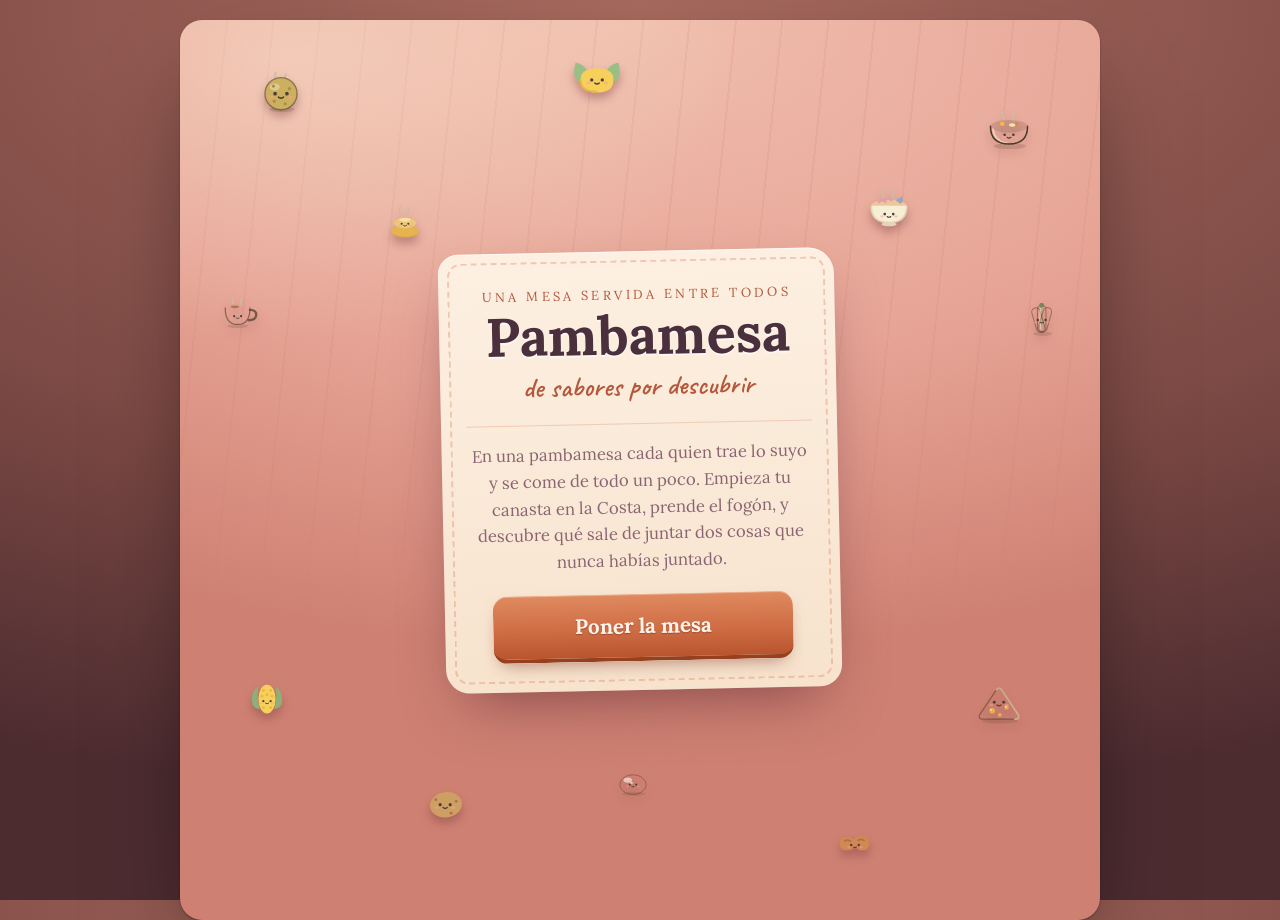
==== commit aac97745: "La cocina cenital: se arrastra en vez de apretar botones Cambio de piel completo, guiado por las ref" ====
--- a/index.html
+++ b/index.html
@@ -3,173 +3,142 @@
 <head>
   <meta charset="UTF-8">
   <meta name="viewport" content="width=device-width, initial-scale=1.0, viewport-fit=cover, maximum-scale=1, user-scalable=no">
-  <title>Pambamesa — tu cocinita</title>
-  <meta name="description" content="Entra a tu cocina, arrastra los ingredientes que tienes y descubre platillos nuevos. Sin jueces, sin reloj: solo tú y el fuego.">
+  <title>Pambamesa — la cocina de los sabores por descubrir</title>
+  <meta name="description" content="Cocina en tu fogón, junta ingredientes y descubre platos para coleccionar, al estilo Little Alchemy y un álbum de cartas.">
   <meta name="mobile-web-app-capable" content="yes">
   <meta name="apple-mobile-web-app-capable" content="yes">
   <meta name="apple-mobile-web-app-status-bar-style" content="black-translucent">
   <meta name="apple-mobile-web-app-title" content="Pambamesa">
-  <meta name="theme-color" content="#9cdae4">
+  <meta name="theme-color" content="#e8a596">
   <link rel="manifest" href="manifest.json">
   <link rel="apple-touch-icon" href="icon.svg">
   <link rel="icon" type="image/svg+xml" href="icon.svg">
   <link rel="preconnect" href="https://fonts.googleapis.com">
   <link rel="preconnect" href="https://fonts.gstatic.com" crossorigin>
-  <link href="https://fonts.googleapis.com/css2?family=Baloo+2:wght@500;600;700;800&family=Nunito:ital,wght@0,400;0,600;0,700;0,800;1,400&display=swap" rel="stylesheet">
-  <link rel="stylesheet" href="design-system.css">
+  <link href="https://fonts.googleapis.com/css2?family=Lora:ital,wght@0,400;0,500;0,600;1,400&family=Caveat:wght@400;600;700&display=swap" rel="stylesheet">
   <link rel="stylesheet" href="styles.css">
-  <script type="importmap">
-    { "imports": { "three": "./vendor/three.module.min.js", "three/addons/": "./vendor/addons/" } }
-  </script>
 </head>
 <body>
 <div id="stage">
 
-  <!-- HUD: progreso del recetario y sucres -->
+  <!-- HUD: progreso del álbum -->
   <header id="hud" class="hud hidden">
-    <span class="pill hud-count progress-count"></span>
-    <div class="meter"><span class="meter-fill progress-fill"></span></div>
-    <span class="pill pill--maiz hud-sucres">
-      <span class="icono-sucre" aria-hidden="true">S</span><span class="hud-sucres-count">0</span>
-    </span>
+    <div class="hud-progress">
+      <span class="progress-count hud-count"></span>
+      <div class="hud-bar"><span class="progress-fill hud-bar-fill"></span></div>
+    </div>
+    <div class="hud-sucres" aria-label="Sucres">
+      <span class="hud-sucres-ic icono-sucre" aria-hidden="true">S</span><span class="hud-sucres-count">0</span>
+    </div>
   </header>
 
-  <!-- ================= Portada ================= -->
-  <main id="screen-cover" class="screen screen--portada active">
-    <span class="mundo-puesto" aria-hidden="true"></span>
-    <div class="cover">
-      <span class="cover-sun" aria-hidden="true"></span>
-      <span class="cover-star" aria-hidden="true">✦</span>
-      <p class="cover-over">tu cocinita</p>
-      <h1 class="cover-title">Pambamesa</h1>
-      <p class="cover-sub">prepara, prueba, descubre</p>
-      <div class="cover-peek" aria-hidden="true">
-        <span class="plate" data-icon="verde"></span>
-        <span class="plate" data-icon="bolon"></span>
-        <span class="plate" data-icon="tigrillo"></span>
-      </div>
-      <div class="panel cover-quote">
-        <p>Entra el sol por la ventana y la cocina es toda tuya.</p>
-        <p class="muted">Arrastra ingredientes a la tabla, júntalos y descubre platillos nuevos. Sin jueces, sin reloj.</p>
-      </div>
-      <button type="button" id="btn-abrir" class="btn btn--lg btn--block">Ponerse el delantal</button>
-    </div>
-  </main>
-
-  <!-- ================= Cocina: el mesón (a pantalla completa) ================= -->
-  <main id="screen-taller" class="screen screen--cocina">
-    <!-- el mesón 3D ocupa toda la pantalla: es el fondo, no un cuadro -->
-    <div id="cocina3d" class="cocina3d hidden"></div>
-
-    <!-- capa de mandos, flotando sobre la escena -->
-    <div class="cocina-ui">
-      <div id="estacion-fichas" class="estacion-fichas"></div>
-      <span id="combo-indicador" class="pill pill--rosa combo-indicador hidden"></span>
-      <div id="mesa-etiquetas" class="mesa-etiquetas hidden"></div>
-      <div id="taller-action" class="taller-action"></div>
-    </div>
-
-    <!-- respaldo 2D para navegadores sin WebGL -->
-    <div class="hoja hoja--cocina">
-      <div id="fogon" class="fogon">
-        <button type="button" id="slot-a" class="carta-slot" aria-label="Primer ingrediente"></button>
-        <span class="fusion-plus" aria-hidden="true">+</span>
-        <button type="button" id="slot-b" class="carta-slot" aria-label="Segundo ingrediente"></button>
-      </div>
-      <div id="en-preparacion" class="panel panel--sunken en-preparacion hidden"></div>
-    </div>
-  </main>
-
-  <!-- ================= Recetario ================= -->
-  <main id="screen-coleccion" class="screen screen--recetario">
-    <span class="mundo-puesto" aria-hidden="true"></span>
-    <div class="hoja">
-      <header class="hoja-head">
-        <div class="sign">
-          <h2 class="sign-title">El recetario</h2>
-          <p class="sign-sub"><span class="progress-count"></span> descubiertos</p>
+  <!-- ================= Portada: la mesa servida ================= -->
+  <main id="screen-cover" class="screen active">
+    <div class="portada">
+      <!-- los platos regados por la mesa, como en una pambamesa de verdad -->
+      <div class="portada-mesa" aria-hidden="true">
+        <span data-icon="bolon"></span><span data-icon="humita"></span>
+        <span data-icon="tigrillo"></span><span data-icon="llapingacho"></span>
+        <span data-icon="encebollado"></span><span data-icon="cafe_pasado"></span>
+        <span data-icon="verde"></span><span data-icon="maiz"></span>
+        <span data-icon="queso"></span><span data-icon="papa"></span>
+        <span data-icon="chicharron"></span><span data-icon="huevo"></span>
+      </div>
+
+      <div class="portada-centro">
+        <p class="portada-over">una mesa servida entre todos</p>
+        <h1>Pambamesa</h1>
+        <p class="portada-sub hand">de sabores por descubrir</p>
+        <p class="portada-quote">En una pambamesa cada quien trae lo suyo y se come de todo un poco. Empieza tu canasta en la Costa, prende el fogón, y descubre qué sale de juntar dos cosas que nunca habías juntado.</p>
+        <button type="button" id="btn-abrir" class="btn-leather wide">Poner la mesa</button>
+      </div>
+    </div>
+  </main>
+
+  <!-- ================= La cocina: encimera cenital ================= -->
+  <main id="screen-taller" class="screen">
+    <div class="cocina">
+      <div class="fogon-zona">
+        <div id="hornilla" class="hornilla">
+          <span id="combo-indicador" class="combo-indicador hidden"></span>
+          <div id="olla" class="olla" role="button" tabindex="0" aria-label="La olla: suelta aquí los ingredientes">
+            <div class="olla-vapor" aria-hidden="true"><i></i><i></i><i></i></div>
+            <div id="olla-dentro" class="olla-dentro"></div>
+          </div>
         </div>
+        <p id="fogon-hint" class="fogon-hint"></p>
+        <div id="taller-action" class="taller-action"></div>
+      </div>
+
+      <div class="encimera">
+        <div id="repisa-utensilios" class="repisa repisa-utensilios"></div>
+        <div id="repisa-prep" class="repisa repisa-prep"></div>
+        <div id="repisa-ingredientes" class="repisa repisa-ingredientes"></div>
+      </div>
+    </div>
+  </main>
+
+  <!-- ================= Colección: el álbum ================= -->
+  <main id="screen-coleccion" class="screen">
+    <div class="coleccion-wrap">
+      <header class="coleccion-head">
+        <h2>El álbum</h2>
+        <p class="coleccion-progress"><span class="progress-count"></span> cartas descubiertas</p>
       </header>
-      <div id="coleccion-body" class="scroll"></div>
-    </div>
-  </main>
-
-  <!-- ================= Despensa ================= -->
-  <main id="screen-feria" class="screen screen--despensa">
-    <span class="mundo-puesto" aria-hidden="true"></span>
-    <div class="hoja">
-      <header class="hoja-head">
-        <div class="sign">
-          <h2 class="sign-title">La despensa</h2>
-          <p class="sign-sub">cajas, mercado y antojos</p>
+      <div id="coleccion-body"></div>
+      <p class="coleccion-footnote">Toca una página en blanco: el recetario ya tiene escrita su pista.</p>
+    </div>
+  </main>
+
+  <!-- ================= Feria: canastas, mercado y regalos ================= -->
+  <main id="screen-feria" class="screen">
+    <div class="feria-wrap">
+      <header class="feria-head">
+        <h2>La feria</h2>
+        <p class="feria-sub hand">canastas para reponer la despensa</p>
+      </header>
+
+      <!-- la canasta se toca directamente: sin botón intermedio -->
+      <div class="canasta-box">
+        <button type="button" id="feria-abrir-btn" class="canasta" aria-label="Abrir una canasta">
+          <span class="canasta-asa" aria-hidden="true"></span>
+          <span class="canasta-cuerpo" aria-hidden="true"></span>
+          <span class="canasta-cuenta sobre-count">0</span>
+        </button>
+        <p id="feria-timer" class="sobre-timer"></p>
+      </div>
+
+      <section class="mercado-section">
+        <h3 class="mercado-title">El mercado</h3>
+        <p class="mercado-blurb">Cocinar en el fogón te da <strong>sucres</strong> <span class="icono-sucre">S</span>. Cámbialos aquí si te quedaste sin ingredientes.</p>
+        <div id="mercado-semillas" class="mercado-grid"></div>
+        <div class="mercado-acciones">
+          <button type="button" id="mercado-sobre-btn" class="btn-ghost">Comprar canasta · 20 <span class="icono-sucre">S</span></button>
+          <button type="button" id="pregon-btn" class="btn-ghost">📣 Escuchar el pregón</button>
         </div>
-      </header>
-
-      <div class="scroll">
-        <!-- La caja del mercado -->
-        <section class="panel panel--rosa caja-box">
-          <div class="caja-visual" aria-hidden="true"><span class="caja-sello">✦</span></div>
-          <p class="caja-stash"><span class="sobre-count">0</span> caja(s) por abrir</p>
-          <button type="button" id="feria-abrir-btn" class="btn btn--maiz btn--block">Abrir una caja</button>
-          <p id="feria-timer" class="caja-timer"></p>
-        </section>
-
-        <!-- La canasta: lo que me llevo al mesón -->
-        <section class="seccion">
-          <p class="label">tu canasta <span id="canasta-cuenta" class="canasta-cuenta">0/8</span></p>
-          <div class="panel panel--canasta seccion-panel">
-            <p class="seccion-nota">Solo esto estará al alcance en el mesón. Toca para sacarlo.</p>
-            <div id="canasta-grid" class="chip-grid"></div>
-          </div>
-        </section>
-
-        <!-- Todo lo que tengo guardado -->
-        <section class="seccion">
-          <p class="label">en la despensa</p>
-          <div class="panel panel--repisa seccion-panel">
-            <p class="seccion-nota">Toca un ingrediente para llevarlo a la canasta.</p>
-            <div id="despensa-grid" class="chip-grid"></div>
-          </div>
-        </section>
-
-        <!-- El mercado -->
-        <section class="seccion">
-          <p class="label">el mercado</p>
-          <div class="panel seccion-panel">
-            <p class="seccion-nota">Cocinar te da sucres <span class="icono-sucre">S</span>. Cámbialos por lo que te falte.</p>
-            <div id="mercado-semillas" class="mercado-grid"></div>
-            <div class="seccion-acciones">
-              <button type="button" id="mercado-sobre-btn" class="btn btn--peltre btn--sm">Caja · 20 <span class="icono-sucre">S</span></button>
-              <button type="button" id="pregon-btn" class="btn btn--peltre btn--sm">📣 El pregón</button>
-            </div>
-            <p id="pregon-timer" class="seccion-nota"></p>
-          </div>
-        </section>
-
-        <!-- Compartir -->
-        <section class="seccion">
-          <p class="label">invitar a probar</p>
-          <div class="panel seccion-panel">
-            <p class="seccion-nota">Regala un plato a alguien — a ti no te cuesta nada. Te quedan <span id="regalos-restantes" class="regalos-num">3</span> hoy.</p>
-            <div id="regalos-grid" class="album-grid"></div>
-          </div>
-        </section>
-      </div>
-    </div>
-  </main>
-
-  <!-- Navegación -->
-  <nav id="tabs" class="tabbar hidden">
-    <button type="button" class="tab-btn" data-tab="taller"><span class="tab-ic" data-icon="mezclar"></span>Cocina</button>
-    <button type="button" class="tab-btn" data-tab="coleccion"><span class="tab-ic" data-icon="cuaderno"></span>Recetario</button>
-    <button type="button" class="tab-btn" data-tab="feria"><span class="tab-ic" data-icon="tab_mercado"></span>Despensa</button>
+        <p id="pregon-timer" class="pregon-timer"></p>
+      </section>
+
+      <section class="regalos-section">
+        <h3 class="regalos-title">Compartir con alguien</h3>
+        <p class="regalos-blurb">Toca una carta de tu álbum para regalársela a un vecino — a ti no te cuesta nada, y a él le llega una copia de verdad. Te quedan <span id="regalos-restantes">3</span> regalos hoy.</p>
+        <div id="regalos-grid" class="regalos-grid"></div>
+      </section>
+    </div>
+  </main>
+
+  <!-- Navegación: los separadores del recetario -->
+  <nav id="tabs" class="tabs hidden">
+    <button type="button" class="tab-btn" data-tab="taller"><span class="tab-ic" data-icon="olla"></span>Cocina</button>
+    <button type="button" class="tab-btn" data-tab="coleccion"><span class="tab-ic" data-icon="cuaderno"></span>Álbum</button>
+    <button type="button" class="tab-btn" data-tab="feria"><span class="tab-ic" data-icon="tab_mercado"></span>Feria</button>
   </nav>
 
-  <!-- Modal: revelación -->
+  <!-- Modal: revelación (apertura de carta, giro 3D + swipe) -->
   <div id="modal-reveal" class="modal reveal-modal" role="dialog" aria-modal="true">
     <div class="reveal-wrap">
       <div id="reveal-stage" class="reveal-stage">
-        <span id="reveal-restantes" class="pill pill--maiz reveal-restantes hidden"></span>
+        <span id="reveal-restantes" class="reveal-restantes hidden"></span>
         <div id="reveal-stack-3" class="carta back reveal-stack-layer hidden" aria-hidden="true"><div class="carta-textura"></div></div>
         <div id="reveal-stack-2" class="carta back reveal-stack-layer hidden" aria-hidden="true"><div class="carta-textura"></div></div>
         <div id="reveal-flip" class="carta-flip">
@@ -181,44 +150,43 @@
           </div>
         </div>
       </div>
-      <p id="reveal-hint" class="reveal-hint">↑ desliza para revelar</p>
+      <p id="reveal-hint" class="reveal-hint hand">↑ desliza para revelar</p>
       <p id="reveal-banner" class="reveal-banner"></p>
-      <button type="button" id="reveal-ok" class="btn btn--lg btn--block">Revelar</button>
-    </div>
-  </div>
-
-  <!-- Modal: detalle de una carta -->
+      <button type="button" id="reveal-ok" class="btn-leather wide">Revelar</button>
+    </div>
+  </div>
+
+  <!-- Modal: detalle de una carta descubierta -->
   <div id="modal-detalle" class="modal" role="dialog" aria-modal="true">
-    <div class="sheet">
+    <div class="detalle-panel">
       <div id="detalle-art" class="detalle-art"></div>
-      <p id="detalle-rareza" class="sheet-eyebrow"></p>
-      <h3 id="detalle-nombre" class="sheet-title"></h3>
-      <p id="detalle-lore" class="sheet-body"></p>
-      <div id="detalle-paso" class="detalle-paso hidden"></div>
-      <button type="button" id="detalle-close" class="btn btn--peltre btn--block">Cerrar</button>
-    </div>
-  </div>
-
-  <!-- Modal: pista -->
+      <h3 id="detalle-nombre" class="detalle-nombre"></h3>
+      <p id="detalle-rareza" class="detalle-rareza"></p>
+      <p id="detalle-lore" class="detalle-lore"></p>
+      <button type="button" id="detalle-close" class="btn-ghost wide">Cerrar</button>
+    </div>
+  </div>
+
+  <!-- Modal: pista de una página aún en blanco -->
   <div id="modal-pista" class="modal" role="dialog" aria-modal="true">
-    <div class="sheet">
+    <div class="detalle-panel pista-panel">
       <div class="carta back rarity-hallazgo pista-carta" aria-hidden="true">
         <div class="carta-textura"></div><span class="carta-interrogante">?</span>
       </div>
-      <p class="sheet-eyebrow">la cocina murmura…</p>
+      <p class="pista-label">el recetario murmura…</p>
       <p id="pista-texto" class="pista-texto"></p>
-      <button type="button" id="pista-close" class="btn btn--peltre btn--block">Cerrar</button>
+      <button type="button" id="pista-close" class="btn-ghost wide">Cerrar</button>
     </div>
   </div>
 
   <!-- Modal: racha diaria -->
   <div id="modal-racha" class="modal" role="dialog" aria-modal="true">
-    <div class="sheet">
+    <div class="detalle-panel racha-panel">
       <span class="racha-ic" aria-hidden="true">🔥</span>
-      <p class="sheet-eyebrow">volviste a la cocina</p>
-      <h3 class="sheet-title">Racha de <span id="racha-dias">1</span> día(s)</h3>
+      <h3 class="racha-titulo"><span id="racha-dias">1</span> días seguidos</h3>
+      <p class="racha-sub">Volviste a prender el fogón</p>
       <p id="racha-recompensa" class="racha-recompensa"></p>
-      <button type="button" id="racha-reclamar-btn" class="btn btn--maiz btn--block">Reclamar</button>
+      <button type="button" id="racha-reclamar-btn" class="btn-leather wide">Reclamar</button>
     </div>
   </div>
 
@@ -228,7 +196,6 @@
 </div>
   <script src="icons.js"></script>
   <script src="recetario.js"></script>
-  <script type="module" src="escena3d.js"></script>
   <script src="app.js"></script>
 </body>
 </html>
--- a/styles.css
+++ b/styles.css
@@ -1,756 +1,967 @@
 /* ============================================================
-   PAMBAMESA — styles.css
-   Composición de pantallas SOBRE el sistema de diseño.
-   Aquí no se inventan colores ni sombras: todo sale de los
-   tokens de design-system.css. Si algo se repite en dos
-   pantallas, su lugar es el sistema, no este archivo.
-   ============================================================ */
+   PAMBAMESA — cocina cenital
+   styles.css — La pantalla es una encimera vista desde arriba:
+   la hornilla al centro, los ingredientes regados sobre la mesa,
+   el recetario a un lado. Todo se agarra y se suelta con el dedo.
+   Ver ESTILO.md para la guía completa.
+   ============================================================ */
+
+:root {
+  /* la encimera: coral cálido, es el fondo dominante */
+  --mesa:       #e8a596;
+  --mesa-clara: #f2bfae;
+  --mesa-honda: #cf8172;
+  --mantel:     #f6d9c8;
+
+  /* el fogón: el único punto oscuro, por eso atrae la mirada */
+  --fogon:       #4a3550;
+  --fogon-2:     #3a2740;
+  --fogon-brasa: #d95f43;
+
+  /* papel del recetario y tinta escrita a mano */
+  --crema:      #fdf0e2;
+  --crema-2:    #f7e3cd;
+  --tinta:      #4a2f3d;
+  --tinta-suave: #8a6472;
+  --line:      rgba(74, 47, 61, .2);
+  --line-soft: rgba(74, 47, 61, .1);
+
+  /* rareza — la comida siempre es lo más saturado de la pantalla.
+     (los ids internos siguen siendo semilla/hallazgo por compatibilidad,
+     pero el jugador los lee como Ingrediente / Preparación) */
+  --semilla:    #d97b5c;
+  --semilla-d:  #b4573a;
+  --hallazgo:   #7ba05b;
+  --hallazgo-d: #5c7d40;
+  --receta:     #e8a33d;
+  --receta-d:   #c07d1c;
+  --tool:       #6d5a7a;
+  --tool-d:     #4f3f5c;
+
+  /* dorado de los sellos y monedas */
+  --brass:   #e8c06a;
+  --brass-d: #b8893a;
+
+  --serif: 'Lora', Georgia, serif;
+  --hand:  'Caveat', 'Segoe Script', cursive;
+  --frame: 480px;
+  --hud-h: 56px;
+
+  /* rebote de algo que cae sobre la madera */
+  --plop: cubic-bezier(.3, 1.6, .4, 1);
+
+  --paper-grain: url("data:image/svg+xml,%3Csvg xmlns='http://www.w3.org/2000/svg' width='180' height='180'%3E%3Cfilter id='n'%3E%3CfeTurbulence type='fractalNoise' baseFrequency='0.75' numOctaves='3'/%3E%3CfeColorMatrix values='0 0 0 0 0.35 0 0 0 0 0.2 0 0 0 0 0.18 0 0 0 0.045 0'/%3E%3C/filter%3E%3Crect width='180' height='180' filter='url(%23n)'/%3E%3C/svg%3E");
+
+  /* vetas de la madera pintada de la encimera */
+  --mesa-vetas: repeating-linear-gradient(96deg,
+    rgba(207,129,114,.16) 0 2px, transparent 2px 46px);
+}
+
+/* nombres viejos que aún usan algunas piezas heredadas */
+:root { --ink: var(--tinta); --ink-soft: var(--tinta-suave);
+        --parchment: var(--crema-2); --kraft: var(--mesa);
+        --leather: var(--fogon); --leather-2: var(--fogon-2); --leather-d: #2b1c30; }
 
 * { box-sizing: border-box; margin: 0; padding: 0; }
 html { -webkit-text-size-adjust: 100%; font-size: 17px; }
 html, body { height: 100%; }
 
 body {
-  font-family: var(--font-text);
-  color: var(--text);
-  line-height: var(--lead);
-  background: radial-gradient(120% 90% at 50% 0%, #5b7f92 0%, #3e5666 60%, #2c3d49 100%);
+  font-family: var(--serif);
+  color: var(--tinta);
+  line-height: 1.5;
+  /* fuera del marco: la penumbra de la cocina */
+  background: radial-gradient(120% 90% at 50% 0%, #a86a5e 0%, #7d4a45 60%, #4d2c30 100%);
   min-height: 100vh;
-  overflow: hidden;               /* el scroll vive dentro de cada pantalla */
 }
 
 button { font: inherit; color: inherit; cursor: pointer; background: none; border: none; -webkit-tap-highlight-color: transparent; }
 svg { display: block; width: 100%; height: 100%; }
-
-/* ============================================================
-   EL MUNDO — el marco donde vive el juego
-   ============================================================ */
-
+.hand { font-family: var(--hand); font-weight: 600; }
+.hidden { display: none !important; }
+
+/* ============================================================
+   EL CUADERNO (marco de juego)
+   ============================================================ */
+
+/* la encimera: madera pintada de coral, vista desde arriba */
 #stage {
   position: relative;
-  width: 100%; max-width: var(--frame);
+  width: 100%;
+  max-width: var(--frame);
   margin: 0 auto;
-  height: 100vh; height: 100dvh;
+  min-height: 100vh; min-height: 100dvh;
+  background: var(--mesa);
+  background-image:
+    var(--paper-grain),
+    var(--mesa-vetas),
+    radial-gradient(120% 70% at 50% 0%, var(--mesa-clara) 0%, var(--mesa) 55%, var(--mesa-honda) 100%);
+  box-shadow: 0 1px 2px rgba(0,0,0,.3), 0 40px 90px -30px rgba(0,0,0,.6);
   overflow: hidden;
-  /* neutro a propósito: el fondo lo pone cada pantalla, para que la
-     cocina 3D no parezca un cuadro colgado sobre otra escena */
-  background: var(--pizarra-700);
-  box-shadow: var(--e-4);
-}
-
-/* --- el mundo del puesto: zócalo de talavera, repisa y cal ---
-   lo comparten las pantallas de papel (recetario, despensa, portada);
-   la cocina no lo lleva porque su fondo ES la escena 3D. */
-.mundo-puesto {
-  position: absolute; inset: 0; z-index: 0; pointer-events: none;
-  background:
-    var(--patron-mantel),
-    linear-gradient(180deg,
-      transparent 0, transparent 128px,
-      var(--madera-500) 128px, var(--madera-300) 133px, var(--madera-600) 140px,
-      var(--peltre-200) 140px, var(--peltre-200) 100%);
-}
-.mundo-puesto::before {
-  content: ''; position: absolute; top: 0; left: 0; right: 0; height: 128px;
-  background: var(--patron-talavera);
-  background-size: var(--patron-talavera-size);
-  box-shadow: inset 0 -6px 12px -6px rgba(43,33,41,.35);
-}
-.mundo-puesto::after {
-  content: ''; position: absolute; top: 0; left: 0; right: 0; height: 30px;
-  background: var(--papel-picado) repeat-x top left;
-  background-size: 112px 30px;
-  filter: drop-shadow(0 3px 3px rgba(20,12,18,.35));
-}
-
-.screen { display: none; position: relative; z-index: var(--z-scene); height: 100%; }
-.screen.active { display: block; animation: pantalla-entra var(--dur-slow) var(--ease-pop) both; }
-@keyframes pantalla-entra {
+}
+/* luz que entra por la ventana, arriba a la izquierda */
+#stage::before {
+  content: ''; position: absolute; inset: 0; z-index: 0;
+  background: radial-gradient(70% 45% at 12% 4%, rgba(255,244,222,.4), transparent 70%);
+  pointer-events: none;
+}
+
+.screen { display: none; min-height: 100vh; min-height: 100dvh; }
+/* cambiar de pantalla es poner cosas nuevas sobre la mesa, no
+   pasar una página: entran desde abajo y aterrizan */
+.screen.active { display: block; animation: pone-en-mesa .34s var(--plop) both; }
+@keyframes pone-en-mesa {
   from { opacity: 0; transform: translateY(14px) scale(.985); }
   to   { opacity: 1; transform: none; }
 }
-
-/* ============================================================
-   HUD
-   ============================================================ */
-
-.hud-count { font-size: var(--t-sm); }
-.hud-sucres { font-size: var(--t-md); }
-
-/* ============================================================
-   PORTADA
-   ============================================================ */
-
-.cover {
-  position: relative; height: 100%;
-  display: flex; flex-direction: column; align-items: center; justify-content: center;
-  gap: var(--sp-3);
-  padding: var(--sp-8) var(--sp-6) var(--sp-6);
-  text-align: center;
-  overflow: hidden;
-}
-.cover > * { position: relative; z-index: 1; }
-/* el sol que entra por la ventana */
-.cover-sun {
-  position: absolute; top: -18%; left: 50%; transform: translateX(-50%);
-  width: 160%; aspect-ratio: 1; z-index: 0;
-  background: radial-gradient(46% 46% at 50% 22%, rgba(255,238,190,.6), rgba(255,238,190,.16) 46%, transparent 66%);
-  animation: sol-entra 1.4s var(--ease-out) both;
-}
-@keyframes sol-entra { from { opacity: 0; } to { opacity: 1; } }
-
-.cover-star {
-  font-size: var(--t-2xl); color: var(--maiz-400);
-  text-shadow: 0 2px 0 var(--maiz-600), 0 0 20px rgba(255,210,77,.85);
-  animation: estrella-late 5s ease-in-out infinite;
-}
-@keyframes estrella-late { 50% { transform: rotate(16deg) scale(1.14); } }
-
-.cover-over {
-  font-family: var(--font-display); font-size: var(--t-xs); font-weight: 700;
-  letter-spacing: .3em; text-transform: uppercase; color: var(--talavera-500);
-}
-.cover-title {
-  font-family: var(--font-display); font-size: var(--t-3xl); font-weight: 800; line-height: 1;
-  color: #fff;
-  text-shadow: 0 3px 0 var(--rosa-600), 0 6px 0 rgba(43,33,41,.22), 0 10px 22px rgba(43,33,41,.35);
-}
-.cover-sub { font-family: var(--font-display); font-size: var(--t-xl); font-weight: 700; color: var(--rosa-600); }
-
-.cover-peek { display: flex; justify-content: center; gap: var(--sp-4); margin: var(--sp-1) 0 var(--sp-2); }
-.cover-peek .plate {
-  width: 68px; border: var(--ring); box-shadow: var(--e-3);
-}
-.cover-peek .plate:nth-child(2) { transform: translateY(-10px) scale(1.06); }
-
-.cover-quote { max-width: 34ch; }
-.cover-quote p { font-size: var(--t-md); line-height: var(--lead); }
-.cover-quote p + p { margin-top: var(--sp-2); font-size: var(--t-sm); }
-.cover .btn { max-width: 320px; margin-top: var(--sp-2); }
-
-/* ============================================================
-   COCINA — el mesón
-   ============================================================ */
-
-.hoja--cocina {
-  padding-inline: var(--sp-3);
-  padding-top: calc(var(--hud-h) + var(--sp-1));
-  gap: var(--sp-2);
-}
-
-.mesa-zona { position: relative; flex: 1; min-height: 0; display: flex; flex-direction: column; }
-/* la escena ocupa TODO: es el fondo de la pantalla, no un cuadro */
-.cocina3d { position: absolute; inset: 0; z-index: 0; }
-.cocina3d canvas { display: block; width: 100% !important; height: 100% !important; touch-action: none; }
-
-/* los mandos flotan sobre la escena */
-.cocina-ui {
-  position: absolute; inset: 0; z-index: 2; pointer-events: none;
+#screen-cover.screen { padding-bottom: 0; }
+
+/* ============================================================
+   BOTONES
+   ============================================================ */
+
+/* botón de barro cocido: grueso, con su borde inferior como relieve */
+.btn-leather {
+  display: inline-flex; align-items: center; justify-content: center; gap: .4rem;
+  padding: .8rem 1.7rem;
+  font-size: 1.08rem; font-weight: 700; color: #fff4ea;
+  background: linear-gradient(180deg, #e08a5f 0%, #cf6d45 55%, #b8552f 100%);
+  border: none; border-bottom: 4px solid #96401f;
+  border-radius: 14px;
+  box-shadow: inset 0 1px 0 rgba(255,225,200,.45), 0 8px 18px -8px rgba(120,45,30,.6);
+  text-shadow: 0 1px 1px rgba(120,45,30,.5);
+  transition: transform .1s ease, border-bottom-width .1s ease, filter .12s ease;
+}
+.btn-leather:active { transform: translateY(3px); border-bottom-width: 1px; }
+.btn-leather:disabled { filter: grayscale(.55) brightness(.95); opacity: .6; }
+.btn-leather.wide { width: 100%; padding: .9rem 1rem; font-size: 1.15rem; }
+
+.btn-ghost {
+  display: inline-flex; align-items: center; justify-content: center; gap: .35rem;
+  padding: .65rem 1.3rem; font-size: 1rem; font-weight: 600; color: var(--tinta);
+  background: linear-gradient(180deg, var(--crema), var(--crema-2));
+  border: none; border-bottom: 3px solid rgba(184,85,47,.35);
+  border-radius: 12px;
+  box-shadow: inset 0 1px 0 rgba(255,255,255,.7), 0 5px 12px -7px rgba(120,45,30,.5);
+  transition: transform .1s ease, border-bottom-width .1s ease;
+}
+.btn-ghost:active { transform: translateY(2px); border-bottom-width: 1px; }
+.btn-ghost:disabled { opacity: .5; }
+.btn-ghost.wide { width: 100%; }
+.btn-ghost.small { padding: .48rem .9rem; font-size: .88rem; border-radius: 10px; }
+
+/* ============================================================
+   HUD — barra de progreso del álbum
+   ============================================================ */
+
+.hud {
+  position: fixed; top: 0; left: 50%; transform: translateX(-50%);
+  width: 100%; max-width: var(--frame); height: var(--hud-h);
+  padding: .55rem 1rem 0 1.6rem;
+  z-index: 50;
+  display: flex; align-items: center; gap: .6rem;
+}
+.hud-progress { flex: 1; display: flex; align-items: center; gap: .6rem; }
+.hud-sucres {
+  flex-shrink: 0; display: flex; align-items: center; gap: .3rem;
+  font-weight: 700; font-size: .96rem; color: var(--tinta); white-space: nowrap;
+  background: rgba(253,240,226,.9); border-radius: 999px;
+  padding: .2rem .7rem .2rem .32rem;
+  box-shadow: inset 0 1px 0 rgba(255,255,255,.7), 0 3px 8px -4px rgba(120,50,50,.5);
+}
+.hud-sucres.gana { animation: sucre-gana .5s var(--plop); }
+@keyframes sucre-gana { 40% { transform: scale(1.22); } }
+.hud-sucres-ic { font-size: 1rem; }
+
+/* la moneda: una monedita de latón grabada con una "S" de sucre */
+.icono-sucre {
+  display: inline-flex; align-items: center; justify-content: center;
+  width: 1.15em; height: 1.15em; border-radius: 50%;
+  background: conic-gradient(from 210deg, var(--brass), var(--brass-d), var(--brass));
+  color: #3a2b12; font-weight: 800; font-size: .74em; line-height: 1; font-family: var(--serif);
+  box-shadow: inset 0 1px 0 rgba(255,255,255,.4), 0 1px 2px rgba(0,0,0,.35);
+  vertical-align: -0.15em;
+}
+.hud-count {
+  font-weight: 700; font-size: 1rem; color: var(--tinta); white-space: nowrap;
+  background: rgba(253,240,226,.9); border-radius: 999px;
+  padding: .2rem .7rem;
+  box-shadow: inset 0 1px 0 rgba(255,255,255,.7), 0 3px 8px -4px rgba(120,50,50,.5);
+}
+.hud-bar {
+  flex: 1; height: 7px; border-radius: 999px; overflow: hidden;
+  background: rgba(120,50,50,.2); box-shadow: inset 0 1px 3px rgba(90,35,40,.32);
+}
+.hud-bar-fill {
+  display: block; height: 100%; border-radius: 999px;
+  background: linear-gradient(90deg, var(--semilla), var(--receta));
+  transition: width .4s ease;
+}
+
+/* ============================================================
+   PORTADA — la tapa de cuero del cuaderno
+   ============================================================ */
+
+/* la mesa servida vista desde arriba: los platos alrededor, el
+   nombre en el mantel del centro */
+.portada {
+  position: relative; z-index: 1;
+  min-height: 100vh; min-height: 100dvh;
+  display: grid; place-items: center;
+  padding: 1.6rem 1.2rem;
+}
+
+/* los platos regados por el mantel */
+.portada-mesa { position: absolute; inset: 0; pointer-events: none; }
+.portada-mesa span {
+  position: absolute; width: 54px; height: 54px;
+  filter: saturate(1.15) drop-shadow(0 6px 5px rgba(120,55,60,.4));
+  animation: plato-flota 6s ease-in-out infinite;
+}
+/* regados a mano, no en cuadrícula: una mesa de verdad está desordenada */
+.portada-mesa span:nth-child(1)  { top: 5%;  left: 8%;  animation-delay: 0s;   }
+.portada-mesa span:nth-child(2)  { top: 3%;  left: 42%; animation-delay: -1.1s; width: 62px; height: 62px; }
+.portada-mesa span:nth-child(3)  { top: 9%;  right: 7%; animation-delay: -2.3s; }
+.portada-mesa span:nth-child(4)  { top: 20%; left: 22%; animation-delay: -3.4s; width: 46px; height: 46px; }
+.portada-mesa span:nth-child(5)  { top: 18%; right: 20%; animation-delay: -4.2s; }
+.portada-mesa span:nth-child(6)  { top: 30%; left: 4%;  animation-delay: -1.8s; width: 44px; height: 44px; }
+.portada-mesa span:nth-child(7)  { top: 31%; right: 4%; animation-delay: -0.6s; width: 42px; height: 42px; }
+.portada-mesa span:nth-child(8)  { bottom: 22%; left: 7%; animation-delay: -2.9s; width: 46px; height: 46px; }
+.portada-mesa span:nth-child(9)  { bottom: 21%; right: 8%; animation-delay: -3.9s; }
+.portada-mesa span:nth-child(10) { bottom: 10%; left: 26%; animation-delay: -1.4s; }
+.portada-mesa span:nth-child(11) { bottom: 6%; right: 24%; animation-delay: -5s;   width: 48px; height: 48px; }
+.portada-mesa span:nth-child(12) { bottom: 13%; left: 47%; animation-delay: -2.1s; width: 42px; height: 42px; }
+@keyframes plato-flota { 50% { transform: translateY(-7px) rotate(2.5deg); } }
+
+/* el mantel del centro, donde va el nombre */
+.portada-centro {
+  position: relative; z-index: 2; text-align: center;
+  max-width: 22rem; padding: 1.9rem 1.4rem 1.6rem;
+  background: linear-gradient(178deg, var(--crema), var(--crema-2));
+  border-radius: 20px 26px 22px 24px;
+  box-shadow: 0 26px 60px -22px rgba(80,30,45,.6), inset 0 1px 0 rgba(255,255,255,.6);
+  transform: rotate(-1.2deg);
+}
+/* el bordado del mantel */
+.portada-centro::before {
+  content: ''; position: absolute; inset: .5rem;
+  border: 2px dashed rgba(217,123,92,.35); border-radius: 14px;
+  pointer-events: none;
+}
+.portada-over {
+  font-size: .72rem; letter-spacing: .26em; text-transform: uppercase;
+  color: var(--semilla-d); margin-bottom: .2rem;
+}
+.portada h1 {
+  font-size: 3rem; font-weight: 700; line-height: 1; color: var(--tinta);
+  text-shadow: 0 2px 0 rgba(255,255,255,.6);
+}
+.portada-sub { font-size: 1.55rem; color: var(--semilla-d); margin: .15rem 0 .9rem; }
+.portada-quote {
+  font-size: .93rem; line-height: 1.6; color: var(--tinta-suave);
+  padding: .9rem .2rem 1.1rem;
+  border-top: 1px solid rgba(217,123,92,.3);
+}
+.portada .btn-leather { max-width: 300px; }
+
+/* ============================================================
+   LA COCINA — encimera cenital: la hornilla al centro, todo lo
+   que tienes regado sobre la mesa. Se agarra y se suelta.
+   ============================================================ */
+
+.cocina {
+  position: relative; z-index: 1;
+  max-width: 460px; margin: 0 auto;
+  padding: calc(var(--hud-h) + .3rem) 4.2rem .8rem 1.1rem;
+  display: flex; flex-direction: column; gap: .2rem;
+  height: 100vh; height: 100dvh;
+}
+
+/* ---------- el fogón ---------- */
+
+/* la hornilla se queda centrada en el espacio libre de la encimera */
+.fogon-zona { position: relative; flex: 1; min-height: 0; display: flex; flex-direction: column; align-items: center; justify-content: center; }
+
+/* la hornilla: el único punto oscuro de la pantalla */
+.hornilla {
+  position: relative;
+  width: min(178px, 46vw); aspect-ratio: 1;
+  display: grid; place-items: center;
+  border-radius: 50%;
+  background:
+    radial-gradient(circle at 50% 50%, var(--fogon-2) 0 38%, var(--fogon) 38% 72%, #5a4260 72% 100%);
+  box-shadow:
+    inset 0 3px 12px rgba(0,0,0,.5),
+    0 18px 34px -16px rgba(60,30,50,.6);
+}
+/* las parrillas de hierro */
+.hornilla::before {
+  content: ''; position: absolute; inset: 8%;
+  border-radius: 50%;
+  background:
+    repeating-conic-gradient(from 0deg, rgba(0,0,0,.32) 0deg 3deg, transparent 3deg 45deg);
+  pointer-events: none;
+}
+/* la brasa: se enciende cuando lo que hay dentro sí se puede cocinar */
+.hornilla::after {
+  content: ''; position: absolute; inset: -6%;
+  border-radius: 50%;
+  background: radial-gradient(circle, transparent 58%, rgba(217,95,67,.55) 72%, transparent 84%);
+  opacity: 0; transition: opacity .35s ease;
+  pointer-events: none;
+}
+.hornilla.encendida::after { opacity: 1; animation: brasa-latir 1.6s ease-in-out infinite; }
+@keyframes brasa-latir { 50% { opacity: .55; } }
+.hornilla.shake { animation: fogon-shake .4s ease; }
+@keyframes fogon-shake { 25% { transform: translateX(-8px); } 50% { transform: translateX(7px); } 75% { transform: translateX(-3px); } }
+
+/* la olla: la zona donde se sueltan las cosas */
+.olla {
+  position: relative; z-index: 2;
+  width: 74%; aspect-ratio: 1;
+  display: flex; align-items: center; justify-content: center; gap: .3rem;
+  border-radius: 50%;
+  background:
+    radial-gradient(circle at 42% 32%, #b9a2c4 0 4%, #8f79a0 26%, #6d5a7a 62%, #4f3f5c 100%);
+  box-shadow:
+    inset 0 6px 14px rgba(255,255,255,.18),
+    inset 0 -10px 18px rgba(0,0,0,.4),
+    0 8px 18px -6px rgba(40,20,40,.55);
+  transition: transform .2s var(--plop), box-shadow .2s ease;
+}
+/* el guiso dentro de la olla */
+.olla::before {
+  content: ''; position: absolute; inset: 11%;
+  border-radius: 50%;
+  background: radial-gradient(circle at 45% 35%, #6a5578, #3f3049 75%);
+  box-shadow: inset 0 4px 12px rgba(0,0,0,.55);
+}
+.olla.tiene-algo { animation: olla-respira 2.8s ease-in-out infinite; }
+@keyframes olla-respira { 50% { transform: scale(1.035); } }
+/* resaltada mientras arrastras algo encima */
+.olla.encima {
+  transform: scale(1.1);
+  box-shadow:
+    inset 0 6px 14px rgba(255,255,255,.25),
+    0 0 0 5px rgba(232,192,106,.6),
+    0 12px 26px -6px rgba(40,20,40,.6);
+}
+.olla.recibe { animation: olla-recibe .42s var(--plop); }
+@keyframes olla-recibe { 40% { transform: scale(.9); } }
+
+/* lo que hay dentro de la olla, flotando sobre el guiso */
+.olla-dentro { position: relative; z-index: 3; display: flex; align-items: center; justify-content: center; gap: .1rem; width: 100%; }
+.olla-item {
+  width: 2.5rem; height: 2.5rem;
+  filter: drop-shadow(0 5px 5px rgba(0,0,0,.5));
+  animation: cae-en-olla .4s var(--plop) both;
+}
+.olla-item.es-utensilio { width: 2.1rem; height: 2.1rem; }
+@keyframes cae-en-olla { from { opacity: 0; transform: translateY(-40px) scale(1.4) rotate(-12deg); } }
+.olla-vacia-txt {
+  position: absolute; inset: 0; display: grid; place-items: center;
+  font-family: var(--hand); font-size: .95rem; line-height: 1.1; text-align: center;
+  color: rgba(255,235,215,.55); padding: 22%;
+  pointer-events: none; transition: opacity .15s ease;
+}
+/* con algo encima sobra decir "trae algo" */
+.olla.encima .olla-vacia-txt { opacity: 0; }
+
+/* vapor saliendo de la olla */
+.olla-vapor { position: absolute; left: 50%; top: -6%; z-index: 4; pointer-events: none; }
+.olla-vapor i {
+  position: absolute; bottom: 0; width: 13px; height: 13px; border-radius: 50%;
+  background: rgba(255,248,240,.6); opacity: 0;
+}
+.olla.tiene-algo .olla-vapor i { animation: vapor-sube 2.6s ease-out infinite; }
+.olla-vapor i:nth-child(1) { left: -20px; animation-delay: 0s; }
+.olla-vapor i:nth-child(2) { left: -2px;  animation-delay: .8s; }
+.olla-vapor i:nth-child(3) { left: 16px;  animation-delay: 1.6s; }
+@keyframes vapor-sube {
+  0%   { opacity: 0; transform: translateY(0) scale(.5); }
+  25%  { opacity: .75; }
+  100% { opacity: 0; transform: translateY(-64px) scale(1.9); }
+}
+
+/* fogonazo al cocinar */
+.fogonazo {
+  position: absolute; inset: -20%; z-index: 5; border-radius: 50%;
+  background: radial-gradient(circle, rgba(255,226,150,.95), rgba(217,95,67,.5) 45%, transparent 70%);
+  pointer-events: none; animation: fogonazo-flash .55s ease-out both;
+}
+@keyframes fogonazo-flash { from { opacity: 1; transform: scale(.4); } to { opacity: 0; transform: scale(1.25); } }
+
+.combo-indicador {
+  position: absolute; top: -.3rem; right: -1.4rem; z-index: 6;
+  font-size: .95rem; font-weight: 700; color: #fff;
+  background: linear-gradient(180deg, #e8763f, #c2492a);
+  border-radius: 999px; padding: .2rem .65rem;
+  box-shadow: 0 3px 10px rgba(90,30,20,.5);
+  animation: combo-pop .3s var(--plop) both;
+}
+@keyframes combo-pop { from { transform: scale(.5); opacity: 0; } }
+
+.fogon-hint {
+  font-family: var(--hand); font-size: 1.22rem; line-height: 1.15;
+  color: var(--tinta-suave); text-align: center;
+  margin-top: .4rem; min-height: 1.4rem; max-width: 26ch;
+}
+.taller-action { min-height: 0; display: flex; align-items: center; justify-content: center; gap: .6rem; flex-wrap: wrap; margin-top: .35rem; }
+.taller-action:empty { display: none; }
+.combinar-btn { font-size: 1.08rem; padding: .68rem 2rem; }
+
+/* ---------- la encimera: los objetos sobre la mesa ---------- */
+
+/* lo tuyo queda abajo, al alcance del pulgar; la hornilla arriba.
+   Ojo: nada de justify-content:flex-end aquí — con overflow recorta
+   el principio de la lista y lo deja inalcanzable. La zona del fogón
+   es la que crece y empuja la encimera hacia abajo. */
+.encimera {
+  flex: 0 1 auto; min-height: 0; max-height: 62%; margin-top: .5rem;
+  display: flex; flex-direction: column; gap: .25rem;
+  overflow-y: auto; -webkit-overflow-scrolling: touch;
+}
+.encimera::-webkit-scrollbar { width: 0; }
+
+.repisa { position: relative; flex-shrink: 0; }
+.repisa:empty { display: none; }
+.repisa-label {
+  display: block; font-family: var(--hand); font-size: 1.05rem;
+  color: var(--tinta-suave); margin-bottom: .05rem; padding-left: .25rem;
+}
+.repisa-fila {
+  display: flex; gap: .15rem; flex-wrap: wrap;
+  padding: .1rem 0 .3rem;
+}
+/* la repisa de utensilios se lee como una tabla de madera colgada */
+.repisa-utensilios .repisa-fila {
+  background: linear-gradient(180deg, rgba(253,240,226,.5), rgba(246,217,200,.35));
+  border-radius: 14px; padding: .3rem .35rem .4rem;
+  box-shadow: inset 0 1px 0 rgba(255,255,255,.5), 0 3px 8px -5px rgba(90,40,50,.4);
+}
+
+/* ---------- un objeto sobre la encimera ---------- */
+
+.objeto {
+  position: relative;
+  display: flex; flex-direction: column; align-items: center; gap: .02rem;
+  width: 62px; padding: .22rem .05rem .05rem;
+  touch-action: none;                      /* el arrastre lo maneja JS */
+  transition: transform .16s var(--plop), opacity .15s ease, filter .15s ease;
+  animation: objeto-aterriza .34s var(--plop) both;
+}
+@keyframes objeto-aterriza { from { opacity: 0; transform: translateY(-14px) scale(.8); } }
+/* la comida siempre más saturada que la mesa sobre la que descansa */
+.objeto-icono {
+  width: 2.35rem; height: 2.35rem;
+  filter: saturate(1.18) drop-shadow(0 4px 3px rgba(120,60,60,.35));
+  transition: transform .16s var(--plop);
+}
+/* sin sombra elíptica, un objeto cenital se ve pegado como sticker */
+.objeto-sombra {
+  display: block; width: 1.7rem; height: 6px; margin-top: -3px; border-radius: 50%;
+  background: radial-gradient(50% 100% at 50% 50%, rgba(120,55,60,.4), transparent 72%);
+  transition: transform .16s ease, opacity .16s ease;
+}
+.objeto-nombre {
+  font-size: .6rem; line-height: 1.05; color: var(--tinta); text-align: center;
+  margin-top: .08rem;
+}
+.objeto:active .objeto-icono { transform: scale(1.14) translateY(-3px); }
+.objeto:active .objeto-sombra { transform: scale(.82); opacity: .5; }
+.objeto.agotado { opacity: .38; filter: grayscale(.7); }
+
+/* insignia de cuántos te quedan */
+.objeto-cant {
+  position: absolute; top: 0; right: .4rem; z-index: 2;
+  min-width: 1.05rem; height: 1.05rem;
+  display: flex; align-items: center; justify-content: center;
+  font-size: .6rem; font-weight: 700; color: #fff;
+  background: linear-gradient(180deg, var(--semilla), var(--semilla-d));
+  border: 1.5px solid rgba(255,245,235,.85);
+  border-radius: 999px; padding: 0 .2rem;
+  box-shadow: 0 2px 4px rgba(120,50,40,.4);
+}
+.objeto.rarity-hallazgo .objeto-cant { background: linear-gradient(180deg, var(--hallazgo), var(--hallazgo-d)); }
+.objeto.rarity-receta   .objeto-cant { background: linear-gradient(180deg, var(--receta), var(--receta-d)); }
+/* los utensilios muestran vida útil en una barrita, no en un número */
+.objeto-durab {
+  display: flex; gap: 1.5px; margin-top: .1rem;
+  padding: 2px 3px; border-radius: 999px; background: rgba(109,90,122,.14);
+}
+.objeto-durab i { width: 3px; height: 5px; border-radius: 1px; background: var(--tool); }
+.objeto-durab i.gastado { background: var(--tinta-suave); opacity: .2; }
+
+/* un utensilio que sirve para lo que hay en la olla se ofrece solo */
+.objeto.sugerido .objeto-icono { animation: sugerido-latir 1.4s ease-in-out infinite; }
+.objeto.sugerido::after {
+  content: ''; position: absolute; inset: .1rem .3rem 1rem;
+  border-radius: 50%;
+  background: radial-gradient(circle, rgba(232,192,106,.5), transparent 68%);
+  z-index: -1;
+}
+@keyframes sugerido-latir { 50% { transform: scale(1.13) translateY(-4px); } }
+
+/* la copia que sigue al dedo mientras arrastras */
+.objeto-fantasma {
+  position: fixed; z-index: 200; pointer-events: none;
+  width: 4.2rem; height: 4.2rem; margin: -2.1rem 0 0 -2.1rem;
+  filter: drop-shadow(0 12px 10px rgba(80,30,40,.5));
+  animation: fantasma-alza .16s var(--plop) both;
+}
+@keyframes fantasma-alza { from { transform: scale(.7); } to { transform: scale(1.15); } }
+
+.encimera-vacio {
+  font-family: var(--hand); font-size: 1.2rem; color: var(--tinta-suave);
+  text-align: center; padding: 1rem .6rem;
+}
+
+/* ============================================================
+   LA CARTA (componente TCG compartido)
+   ============================================================ */
+
+.carta {
+  position: relative; overflow: hidden;
+  width: clamp(108px, 30vw, 136px); aspect-ratio: 5 / 7;
   display: flex; flex-direction: column;
-  padding-top: calc(var(--hud-h) + var(--sp-1));
-  padding-bottom: calc(var(--nav-h) + env(safe-area-inset-bottom) + var(--sp-2));
-}
-.cocina-ui > * { pointer-events: auto; }
-.mesa3d .hoja--cocina { display: none; }
-
-/* flechas del cajón: se posicionan desde JS sobre la fila de casillas */
-.cajon-flecha {
-  position: absolute; z-index: 5;
-  width: 2.3rem; height: 2.3rem;
-  display: flex; align-items: center; justify-content: center;
-  font-family: var(--font-display); font-size: var(--t-xl); font-weight: 800; line-height: 1;
-  color: var(--rosa-700);
-  background: linear-gradient(180deg, var(--peltre-100), var(--peltre-200));
-  border: 2.5px solid var(--rosa-600);
-  border-bottom-width: 4px;
-  border-radius: 50%;
-  box-shadow: var(--e-2);
-  transition: transform var(--dur-fast) var(--ease-out);
-}
-.cajon-flecha:active { transform: scale(.9); }
-.cajon-flecha.prev { left: var(--sp-2); }
-.cajon-flecha.next { right: var(--sp-2); }
-
-/* etiquetas de lo que está sobre la tabla */
-.mesa-etiquetas {
-  display: flex; justify-content: center; gap: var(--sp-2);
-  margin-top: var(--sp-2);
-  pointer-events: none;
-}
-.mesa-etiqueta { animation: etiqueta-pop var(--dur) var(--ease-pop) both; }
-@keyframes etiqueta-pop { from { opacity: 0; transform: translateY(-6px) scale(.9); } }
-.mesa-etiqueta.mess { background: linear-gradient(180deg, var(--madera-500), var(--madera-700)); color: var(--text-invert); border-color: var(--maiz-400); }
-
-/* la pista flota sobre la escena: no gasta alto de pantalla */
-.taller-action {
-  margin-top: auto;
-  display: flex; align-items: center; justify-content: center; gap: var(--sp-2); flex-wrap: wrap;
-  padding: 0 var(--sp-3);
-  pointer-events: none;
-}
-.taller-action > .btn { pointer-events: auto; }
-.taller-hint {
-  font-family: var(--font-display); font-size: var(--t-sm); font-weight: 600; text-align: center;
-  color: var(--text-invert);
-  background: rgba(43,33,41,.75);
-  border: 2px solid rgba(255,255,255,.35);
-  border-radius: var(--r-pill); padding: .2rem .9rem;
-  box-shadow: var(--e-1);
-}
-
-/* --- fogón 2D: respaldo para navegadores sin WebGL --- */
-.fogon {
-  position: relative;
-  display: flex; align-items: center; justify-content: center; gap: var(--sp-3);
-  padding: var(--sp-6) var(--sp-3);
-  background: linear-gradient(180deg, var(--madera-400), var(--madera-500));
-  border: var(--ring); border-radius: var(--r-xl);
-  box-shadow: var(--e-3);
-}
-.fogon.shake { animation: mesa-shake var(--dur-slow) ease; }
-@keyframes mesa-shake { 25% { transform: translateX(-7px); } 50% { transform: translateX(6px); } 75% { transform: translateX(-3px); } }
-.fusion-plus { font-size: var(--t-2xl); color: #fff; opacity: .9; }
-.carta-slot {
-  width: clamp(102px, 29vw, 130px); aspect-ratio: 5 / 7;
-  display: flex; flex-direction: column; align-items: center; justify-content: center; gap: var(--sp-1);
-  background: rgba(0,0,0,.18);
-  border: 3px dashed rgba(255,255,255,.7);
-  border-radius: var(--r-md);
-}
-.carta-slot .slot-plus { font-size: var(--t-2xl); color: #fff; }
-.carta-slot .slot-txt { font-size: var(--t-xs); color: #fff; text-align: center; padding: 0 var(--sp-1); }
-.carta-slot.filled { border: none; background: none; }
-.ingrediente-mesa {
-  display: flex; flex-direction: column; align-items: center; gap: var(--sp-1);
-  animation: ingrediente-cae var(--dur) var(--ease-pop) both;
-}
-@keyframes ingrediente-cae { from { opacity: 0; transform: translateY(-16px) scale(.7); } }
-.ing-icono { width: 4.8rem; }
-.ing-sombra {
-  display: block; width: 58%; height: 10px; margin-top: -.3rem; border-radius: 50%;
-  background: radial-gradient(50% 100% at 50% 50%, rgba(43,33,41,.45), transparent 75%);
-}
-.ing-nombre { font-family: var(--font-display); font-weight: 700; font-size: var(--t-sm); color: var(--text-invert); background: rgba(43,33,41,.7); border-radius: var(--r-pill); padding: 0 .6rem; }
-
-/* accesos a la despensa (solo modo 2D) */
-.despensa-accesos { display: flex; gap: var(--sp-3); }
-.acceso-btn { flex: 1; flex-direction: column; gap: var(--sp-1); padding: var(--sp-3) var(--sp-2); font-size: var(--t-sm); }
-.acceso-ic { font-size: var(--t-2xl); filter: drop-shadow(0 2px 2px rgba(0,0,0,.25)); }
-
-/* con el mesón 3D el cajón vive dentro de la escena */
-.mesa3d .despensa-accesos, .mesa3d #en-preparacion { display: none !important; }
-
-.combo-indicador {
-  position: absolute; top: calc(var(--hud-h) + var(--sp-6)); right: var(--sp-3); z-index: 6;
-  animation: combo-pop var(--dur) var(--ease-pop) both;
-}
-@keyframes combo-pop { from { transform: scale(.5); opacity: 0; } }
-
-/* ============================================================
-   CHIPS — ingredientes en fila (preparación, mercado, despensa)
-   ============================================================ */
-
-.en-preparacion { padding: var(--sp-3); }
-.en-preparacion-label {
-  display: block; font-family: var(--font-display); font-size: var(--t-2xs); font-weight: 700;
-  letter-spacing: var(--track-caps); text-transform: uppercase; color: var(--nopal-600);
-  margin-bottom: var(--sp-2);
-}
-.en-preparacion-row, .mercado-grid {
-  display: flex; gap: var(--sp-2); overflow-x: auto; -webkit-overflow-scrolling: touch;
-  padding: var(--sp-1) 2px var(--sp-2);
-}
-.en-preparacion-row::-webkit-scrollbar, .mercado-grid::-webkit-scrollbar { height: 0; }
-
-.carta-mini {
-  --chip-edge: var(--rarity-tool);
-  position: relative; flex-shrink: 0;
-  display: flex; flex-direction: column; align-items: center; gap: var(--sp-1);
-  width: 72px; padding: var(--sp-2) var(--sp-1);
-  background: linear-gradient(180deg, var(--peltre-100), var(--peltre-200));
-  border: 2px solid var(--hairline);
-  border-bottom: 4px solid var(--chip-edge);
-  border-radius: var(--r-md);
-  box-shadow: var(--e-1);
-  transition: transform var(--dur-fast) var(--ease-out);
-}
-.carta-mini:active { transform: scale(.94); }
-.carta-mini.rarity-semilla  { --chip-edge: var(--rarity-semilla); }
-.carta-mini.rarity-hallazgo { --chip-edge: var(--rarity-hallazgo); }
-.carta-mini.rarity-receta   { --chip-edge: var(--rarity-receta); }
-.carta-mini.agotado { opacity: .45; filter: grayscale(.65); }
-.mini-icon {
-  display: flex; align-items: center; justify-content: center;
-  width: 2.5rem; aspect-ratio: 1; padding: .22rem;
-  background: radial-gradient(circle at 50% 40%, #fff 0%, #fff 52%, var(--peltre-400) 88%);
-  border-radius: 50%;
-  box-shadow: inset 0 0 0 2px rgba(43,33,41,.05);
-}
-.mini-icon > svg { width: 100%; height: auto; aspect-ratio: 1; }
-.mini-name { font-family: var(--font-display); font-size: var(--t-2xs); font-weight: 700; line-height: 1.1; color: var(--text); text-align: center; }
-.mini-cant {
-  position: absolute; top: -.4rem; right: -.35rem;
-  display: inline-flex; align-items: center; justify-content: center;
-  min-width: 1.35rem; height: 1.35rem; padding: 0 .28rem;
-  font-family: var(--font-display); font-size: var(--t-2xs); font-weight: 800; line-height: 1; color: #fff;
-  background: linear-gradient(180deg, var(--chile-500), var(--chile-600));
-  border: 2px solid var(--peltre-100); border-radius: var(--r-pill);
-  box-shadow: var(--e-1);
-}
-.mini-durab { font-size: .55rem; letter-spacing: .04em; color: var(--metal-600); line-height: 1; }
-.mini-costo {
-  font-family: var(--font-display); font-size: var(--t-2xs); font-weight: 800; color: var(--maiz-800);
-  background: linear-gradient(180deg, var(--maiz-300), var(--maiz-400));
-  border-radius: var(--r-pill); padding: 0 .4rem;
-}
-
-/* ============================================================
-   LA CARTA — el coleccionable
-   ============================================================ */
-
-.carta {
-  --carta-edge: var(--rarity-tool-d);
-  position: relative; overflow: hidden;
-  width: clamp(102px, 29vw, 130px); aspect-ratio: 5 / 7;
-  display: flex; flex-direction: column;
-  background: linear-gradient(180deg, var(--peltre-100) 0%, var(--peltre-200) 100%);
-  border: 3px solid var(--carta-edge);
-  border-radius: var(--r-md);
-  box-shadow: var(--e-2);
-}
-.carta.rarity-semilla  { --carta-edge: var(--rarity-semilla); }
-.carta.rarity-hallazgo { --carta-edge: var(--rarity-hallazgo); }
-.carta.rarity-receta   { --carta-edge: var(--rarity-receta); box-shadow: var(--e-2), 0 0 14px -2px rgba(242,179,31,.6); }
+  border-radius: 14px;
+  border: 2.5px solid var(--tool-d);
+  background: linear-gradient(180deg, #fffcf6 0%, var(--crema-2) 100%);
+  box-shadow: 0 1px 2px rgba(90,40,50,.15), 0 8px 18px -10px rgba(90,40,50,.5);
+}
+.carta.rarity-semilla  { border-color: var(--semilla-d); }
+.carta.rarity-hallazgo { border-color: var(--hallazgo-d); }
+.carta.rarity-receta   { border-color: var(--receta-d); }
 
 .carta-art {
   flex: 1; min-height: 0; display: flex; align-items: center; justify-content: center;
-  padding: 11%;
-  background: radial-gradient(66% 66% at 50% 46%, #fff 0%, #fff 54%, rgba(236,217,180,.5) 74%, transparent 80%);
-}
-.carta-art svg, .carta-art > span { width: 100%; height: 100%; filter: drop-shadow(0 3px 3px rgba(43,33,41,.22)); }
-.carta-plate { flex-shrink: 0; text-align: center; padding: var(--sp-1) var(--sp-1) .35rem; border-top: 2px dashed var(--hairline); }
-.carta-nombre { display: block; font-family: var(--font-display); font-size: var(--t-sm); font-weight: 700; line-height: var(--lead-tight); color: var(--text); }
-.carta-rareza { display: block; font-size: .55rem; font-weight: 800; letter-spacing: var(--track-caps); text-transform: uppercase; color: var(--carta-edge); margin-top: .1rem; }
-.rarity-semilla  .carta-plate { background: linear-gradient(180deg, transparent, rgba(185,126,60,.16)); }
-.rarity-hallazgo .carta-plate { background: linear-gradient(180deg, transparent, rgba(108,191,90,.16)); }
-.rarity-receta   .carta-plate { background: linear-gradient(180deg, transparent, rgba(242,179,31,.22)); }
-
+  padding: 12%;
+  background: radial-gradient(75% 75% at 50% 38%, rgba(255,255,255,.6), transparent 70%);
+}
+.carta-art svg, .carta-art > span { width: 100%; height: 100%; filter: drop-shadow(0 3px 3px rgba(58,47,34,.2)); }
+.carta-plate {
+  flex-shrink: 0; text-align: center; padding: .3rem .3rem .4rem;
+  border-top: 1px solid var(--line-soft);
+}
+.rarity-semilla .carta-plate  { background: linear-gradient(180deg, transparent, rgba(217,123,92,.18)); }
+.rarity-hallazgo .carta-plate { background: linear-gradient(180deg, transparent, rgba(123,160,91,.2)); }
+.rarity-receta .carta-plate   { background: linear-gradient(180deg, transparent, rgba(232,163,61,.24)); }
+.carta-nombre { display: block; font-size: .8rem; font-weight: 700; line-height: 1.12; color: var(--tinta); }
+.carta-rareza {
+  display: block; font-size: .5rem; letter-spacing: .1em; text-transform: uppercase;
+  color: var(--tinta-suave); margin-top: .12rem;
+  overflow: hidden; text-overflow: ellipsis; white-space: nowrap;
+}
+.rarity-semilla .carta-rareza  { color: var(--semilla-d); }
+.rarity-hallazgo .carta-rareza { color: var(--hallazgo-d); }
+.rarity-receta .carta-rareza   { color: var(--receta-d); }
+
+/* barniz dorado que recorre las cartas "receta" */
 .carta-foil {
   position: absolute; inset: 0; pointer-events: none;
-  background: linear-gradient(115deg, transparent 35%, rgba(255,236,180,.6) 48%, rgba(255,255,255,.85) 52%, transparent 65%);
+  background: linear-gradient(115deg, transparent 35%, rgba(255,244,200,.55) 48%, rgba(255,255,255,.75) 52%, transparent 65%);
   background-size: 260% 100%; background-position: 130% 0;
   animation: foil-sweep 3.2s ease-in-out infinite;
   mix-blend-mode: soft-light;
 }
 @keyframes foil-sweep { 0%, 30% { background-position: 130% 0; } 65%, 100% { background-position: -60% 0; } }
 
-/* el reverso: plato tapado, rayas de caramelo */
+/* carta al revés: no descubierta — el tejido del mantel andino */
 .carta.back {
-  background: repeating-linear-gradient(45deg, var(--rosa-400) 0 12px, var(--rosa-500) 12px 24px);
-}
-.carta.back.rarity-semilla  { --carta-edge: var(--rarity-semilla); }
-.carta.back.rarity-hallazgo { --carta-edge: var(--rarity-hallazgo); }
-.carta.back.rarity-receta   { --carta-edge: var(--rarity-receta); }
+  background:
+    repeating-linear-gradient(45deg, rgba(255,255,255,.12) 0 8px, transparent 8px 16px),
+    repeating-linear-gradient(-45deg, rgba(90,40,50,.1) 0 8px, transparent 8px 16px),
+    linear-gradient(160deg, #d99381, #c47a69 55%, #b96a5c);
+  background-color: #cd8271;
+}
+.carta.back.rarity-semilla  { border-color: var(--semilla); }
+.carta.back.rarity-hallazgo { border-color: var(--hallazgo); }
+.carta.back.rarity-receta   { border-color: var(--receta); }
+.carta.back.rarity-tool     { border-color: var(--tool); }
 .carta-textura { position: absolute; inset: 0; }
-.carta-textura::after {
-  content: '✦'; position: absolute; left: 50%; bottom: 9%; transform: translateX(-50%);
-  font-size: var(--t-lg); color: var(--maiz-300); text-shadow: 0 1px 2px rgba(0,0,0,.3);
-}
 .carta-interrogante {
-  position: absolute; inset: 0; display: grid; place-items: center;
-  font-family: var(--font-display); font-weight: 800; font-size: 2.6rem; color: #fff;
-  text-shadow: 0 3px 0 var(--rosa-700), 0 6px 10px rgba(0,0,0,.25);
-}
+  position: absolute; inset: 0; display: flex; align-items: center; justify-content: center;
+  font-family: var(--serif); font-weight: 700; font-size: 2.6rem; color: rgba(255,245,235,.6);
+  text-shadow: 0 2px 3px rgba(90,35,45,.4);
+}
+
+/* ============================================================
+   ÁLBUM (Colección)
+   ============================================================ */
+
+.coleccion-wrap { max-width: 520px; margin: 0 auto; padding: calc(var(--hud-h) + .8rem) 4.2rem 2.4rem 1.1rem; }
+.coleccion-head { text-align: center; margin-bottom: .9rem; }
+.coleccion-head h2 { font-size: 1.95rem; font-weight: 700; color: var(--tinta); }
+.coleccion-progress { font-family: var(--hand); font-size: 1.3rem; color: var(--tinta-suave); margin-top: .05rem; }
+.coleccion-progress .progress-count { font-weight: 700; color: var(--semilla-d); }
+
+/* cada región es una hoja del recetario puesta sobre la mesa */
+.region-seccion {
+  position: relative;
+  margin-bottom: 1.3rem; padding: 1rem .8rem 1.1rem;
+  background-image: var(--paper-grain), linear-gradient(178deg, var(--crema), var(--crema-2));
+  border-radius: 8px 16px 10px 14px;
+  box-shadow: 0 12px 26px -14px rgba(90,40,50,.55), inset 0 1px 0 rgba(255,255,255,.6);
+}
+.region-seccion:nth-child(even) { transform: rotate(.5deg); }
+.region-seccion:nth-child(odd)  { transform: rotate(-.4deg); }
+/* la pestaña de color que marca la región, asomando por arriba */
+.region-seccion::before {
+  content: ''; position: absolute; top: -6px; left: 1.2rem; width: 62px; height: 12px;
+  background: var(--region-acento, var(--semilla));
+  border-radius: 6px 6px 0 0;
+  box-shadow: 0 -2px 5px -2px rgba(90,40,50,.4);
+}
+.region-head { position: relative; margin-bottom: .8rem; }
+.region-head h3 { font-size: 1.45rem; font-weight: 700; color: var(--tinta); line-height: 1.1; }
+.region-tagline { font-family: var(--hand); font-size: 1.2rem; color: var(--tinta-suave); margin-top: .05rem; }
+.region-progress {
+  position: absolute; top: 0; right: 0; font-size: .8rem; font-weight: 700;
+  color: #fff; background: var(--region-acento, var(--semilla));
+  border-radius: 999px; padding: .18rem .6rem;
+  box-shadow: 0 2px 5px -1px rgba(90,40,50,.4);
+}
+.region-locked {
+  font-family: var(--hand); font-size: 1.22rem; line-height: 1.25; color: var(--tinta-suave);
+  padding: .8rem .9rem; text-align: center;
+  background: rgba(217,123,92,.09); border: 2px dashed rgba(217,123,92,.3); border-radius: 12px;
+}
+.album-grid { display: grid; grid-template-columns: repeat(3, 1fr); gap: .55rem; }
+.album-grid .carta { width: 100%; }
 .carta-cant {
-  position: absolute; top: var(--sp-1); right: var(--sp-1); z-index: 2;
-  font-family: var(--font-display); font-size: var(--t-2xs); font-weight: 800; color: #fff;
-  background: rgba(43,33,41,.8); border: 2px solid var(--peltre-100);
-  border-radius: var(--r-pill); padding: 0 .38rem;
-}
-
-/* ============================================================
-   RECETARIO
-   ============================================================ */
-
-.region-seccion { margin-bottom: var(--sp-6); }
-.region-head {
-  --region-acento: var(--maiz-400);
+  position: absolute; top: .25rem; right: .25rem; z-index: 2;
+  font-size: .66rem; font-weight: 700; color: #fff;
+  background: rgba(74,47,61,.8); border-radius: 999px; padding: .05rem .38rem;
+}
+
+.coleccion-footnote {
+  font-family: var(--hand); text-align: center; font-size: 1.2rem;
+  color: var(--tinta-suave); margin-top: 1rem;
+}
+
+/* ============================================================
+   NAVEGACIÓN — la cinta lateral del cuaderno
+   ============================================================ */
+
+/* las pestañas son separadores de recetario asomando por el borde */
+.tabs {
+  position: fixed; right: 0; top: 50%; transform: translateY(-50%);
+  z-index: 55; display: flex; flex-direction: column; gap: .5rem;
+}
+.tab-btn {
+  writing-mode: vertical-rl;
+  display: flex; align-items: center; gap: .45rem;
+  padding: .95rem .45rem;
+  font-size: .9rem; font-weight: 700; color: var(--tinta);
+  background: linear-gradient(270deg, var(--crema) 60%, var(--crema-2));
+  border: none;
+  border-radius: 12px 0 0 12px;
+  box-shadow: -4px 3px 12px -5px rgba(100,40,50,.55), inset 0 0 0 1px rgba(255,255,255,.5);
+  transition: transform .16s var(--plop), padding-right .16s ease;
+}
+.tab-btn.active {
+  background: linear-gradient(270deg, #e08a5f 60%, #cf6d45);
+  color: #fff4ea; padding-right: .85rem;
+  box-shadow: -5px 4px 14px -4px rgba(120,45,30,.6);
+}
+.tab-ic { width: 1.25rem; height: 1.25rem; }
+.tab-btn:active { transform: translateX(2px); }
+
+/* ============================================================
+   LA FERIA — sobres y regalos
+   ============================================================ */
+
+.feria-wrap { max-width: 460px; margin: 0 auto; padding: calc(var(--hud-h) + 1rem) 4.4rem 2.4rem 1.4rem; }
+.feria-head { text-align: center; margin-bottom: 1.1rem; }
+.feria-head h2 { font-size: 2rem; font-weight: 700; color: var(--leather); }
+.feria-sub { font-size: 1.3rem; color: var(--ink-soft); margin-top: .1rem; }
+
+/* la canasta de mimbre: se toca directamente, sin botón intermedio */
+.canasta-box { display: flex; flex-direction: column; align-items: center; gap: .5rem; margin-bottom: 1.7rem; }
+/* el área que se toca se queda quieta; lo que flota es el dibujo */
+.canasta {
+  position: relative; width: 132px; height: 118px;
+  display: block; padding: 0;
+  transition: transform .16s var(--plop), filter .16s ease;
+}
+.canasta-asa, .canasta-cuerpo { animation: canasta-flota 3.4s ease-in-out infinite; }
+@keyframes canasta-flota { 50% { translate: 0 -6px; } }
+.canasta:active { transform: scale(.93); }
+.canasta:disabled { filter: grayscale(.65) brightness(.97); opacity: .55; }
+.canasta:disabled .canasta-asa, .canasta:disabled .canasta-cuerpo { animation: none; }
+
+/* el asa */
+.canasta-asa {
+  position: absolute; top: 0; left: 50%; transform: translateX(-50%);
+  width: 74px; height: 46px;
+  border: 9px solid #b9834e; border-bottom: none;
+  border-radius: 50% 50% 0 0 / 100% 100% 0 0;
+  box-shadow: inset 0 2px 0 rgba(255,225,190,.4);
+}
+/* el cuerpo tejido */
+.canasta-cuerpo {
+  position: absolute; bottom: 0; left: 0; right: 0; height: 78px;
+  border-radius: 10px 10px 26px 26px / 8px 8px 34px 34px;
+  background:
+    repeating-linear-gradient(90deg, rgba(90,45,20,.16) 0 4px, transparent 4px 13px),
+    repeating-linear-gradient(0deg, rgba(255,230,195,.35) 0 3px, transparent 3px 11px),
+    linear-gradient(180deg, #d5a06a 0%, #b9834e 60%, #97652f 100%);
+  background-color: #c08a52;
+  box-shadow: inset 0 4px 8px rgba(255,230,195,.3), inset 0 -8px 14px rgba(80,40,15,.35),
+              0 10px 20px -10px rgba(90,45,30,.6);
+}
+/* el borde de arriba, más grueso */
+.canasta-cuerpo::before {
+  content: ''; position: absolute; top: -5px; left: -3px; right: -3px; height: 15px;
+  border-radius: 999px;
+  background: linear-gradient(180deg, #e0b17d, #b9834e);
+  box-shadow: inset 0 1px 0 rgba(255,240,215,.55), 0 2px 4px rgba(80,40,15,.3);
+}
+.canasta-cuenta {
+  position: absolute; top: 40px; right: -6px; z-index: 3;
+  min-width: 1.7rem; height: 1.7rem;
+  display: flex; align-items: center; justify-content: center;
+  font-size: .98rem; font-weight: 700; color: #fff4ea;
+  background: linear-gradient(180deg, #e08a5f, #b8552f);
+  border: 2px solid var(--crema);
+  border-radius: 999px; padding: 0 .3rem;
+  box-shadow: 0 3px 8px -2px rgba(120,45,30,.55);
+}
+.sobre-timer { font-family: var(--hand); font-size: 1.18rem; color: var(--tinta-suave); text-align: center; }
+
+.mercado-section { text-align: center; margin-bottom: 1.8rem; }
+.mercado-title { font-size: 1.3rem; font-weight: 700; color: var(--leather); margin-bottom: .3rem; }
+.mercado-blurb { font-size: .94rem; color: var(--ink-soft); line-height: 1.55; margin-bottom: .9rem; }
+.mercado-grid { display: flex; gap: .3rem; overflow-x: auto; padding: .2rem .1rem .6rem; -webkit-overflow-scrolling: touch; }
+.mercado-grid::-webkit-scrollbar { height: 0; }
+.mercado-chip { flex-shrink: 0; touch-action: auto; }
+.objeto-precio {
+  font-size: .64rem; font-weight: 700; color: var(--receta-d);
+  background: rgba(232,163,61,.2); border-radius: 999px; padding: .05rem .42rem; margin-top: .16rem;
+}
+.mercado-acciones { display: flex; gap: .6rem; flex-wrap: wrap; justify-content: center; }
+.pregon-timer { font-size: .92rem; color: var(--ink-soft); margin-top: .5rem; }
+
+.regalos-section { text-align: center; }
+.regalos-title { font-size: 1.3rem; font-weight: 700; color: var(--leather); margin-bottom: .3rem; }
+.regalos-blurb { font-size: .94rem; color: var(--ink-soft); line-height: 1.55; margin-bottom: 1rem; }
+#regalos-restantes { font-weight: 700; color: var(--ink); }
+.regalos-grid { display: grid; grid-template-columns: repeat(3, 1fr); gap: .7rem; }
+.regalo-mini { width: 100%; transition: transform .15s ease; }
+.regalo-mini:active { transform: scale(.94); }
+.regalos-empty { grid-column: 1 / -1; font-size: 1rem; color: var(--ink-soft); font-style: italic; }
+
+/* ============================================================
+   MODALES
+   ============================================================ */
+
+.modal {
+  position: fixed; inset: 0; z-index: 90;
+  display: none; align-items: center; justify-content: center;
+  padding: 1.4rem;
+  background: rgba(20, 14, 8, .68);
+  -webkit-backdrop-filter: blur(6px); backdrop-filter: blur(6px);
+}
+.modal.open { display: flex; animation: modal-in .3s ease both; }
+@keyframes modal-in { from { opacity: 0; } }
+
+/* ---------- Revelación: giro 3D + swipe, al estilo de un sobre TCG ---------- */
+.reveal-wrap { display: flex; flex-direction: column; align-items: center; gap: .9rem; max-width: 320px; width: 100%; }
+.reveal-stage {
   position: relative;
-  display: flex; align-items: center; gap: var(--sp-3);
-  padding: var(--sp-2) var(--sp-3);
-  margin-bottom: var(--sp-3);
-  background: linear-gradient(180deg, var(--peltre-100), var(--peltre-200));
-  border: 2px solid var(--hairline);
-  border-left: 7px solid var(--region-acento);
-  border-radius: var(--r-md);
-  box-shadow: var(--e-1);
-}
-.region-nombre { min-width: 0; }
-.region-head h3 { font-family: var(--font-display); font-size: var(--t-xl); font-weight: 800; line-height: 1; color: var(--text); }
-.region-tagline { font-size: var(--t-xs); color: var(--text-muted); line-height: 1.3; }
-.region-progress--lock { background: var(--hairline-strong); }
-.region-progress {
-  margin-left: auto; flex-shrink: 0;
-  font-family: var(--font-display); font-size: var(--t-xs); font-weight: 800; color: #fff;
-  background: var(--region-acento); border: 2px solid var(--peltre-100);
-  border-radius: var(--r-pill); padding: .1rem .55rem;
-  box-shadow: var(--e-1);
-}
-.region-locked {
-  display: block; font-size: var(--t-sm); color: var(--text-muted); text-align: center;
-  padding: var(--sp-4) var(--sp-3);
-  background: rgba(43,33,41,.06);
-  border: 2px dashed var(--hairline);
-  border-radius: var(--r-md);
-}
-.album-grid { display: grid; grid-template-columns: repeat(3, 1fr); gap: var(--sp-2); }
-.album-grid .carta { width: 100%; transition: transform var(--dur-fast) var(--ease-out); }
-.album-grid .carta:active { transform: scale(.95); }
-.coleccion-footnote { font-size: var(--t-sm); color: var(--text-muted); text-align: center; padding: var(--sp-2) 0 var(--sp-4); }
-
-/* ============================================================
-   DESPENSA
-   ============================================================ */
-
-.caja-box {
-  display: flex; flex-direction: column; align-items: center; gap: var(--sp-2);
-  margin-bottom: var(--sp-5);
-}
-.caja-visual {
-  width: 92px; aspect-ratio: 5 / 7;
-  display: grid; place-items: center;
-  background: linear-gradient(160deg, var(--madera-200), var(--madera-400) 60%, var(--madera-500));
-  border: var(--ring); border-radius: var(--r-md);
-  box-shadow: var(--gloss), var(--e-3);
-  animation: caja-flota 3.2s ease-in-out infinite;
-}
-@keyframes caja-flota { 50% { transform: translateY(-5px) rotate(-2deg); } }
-.caja-sello {
-  width: 40px; height: 40px; display: grid; place-items: center;
-  font-size: var(--t-lg); color: var(--maiz-800);
-  background: conic-gradient(from 210deg, var(--maiz-300), var(--maiz-600), var(--maiz-300));
-  border-radius: 50%;
-  box-shadow: var(--e-2);
-}
-.caja-stash { font-family: var(--font-display); font-size: var(--t-md); font-weight: 700; }
-.sobre-count { font-size: var(--t-xl); font-weight: 800; color: var(--maiz-300); }
-.caja-timer { font-size: var(--t-xs); opacity: .9; text-align: center; }
-
-.seccion { margin-bottom: var(--sp-5); }
-.seccion .label { margin: 0 0 var(--sp-2) var(--sp-1); }
-.seccion-panel { display: flex; flex-direction: column; gap: var(--sp-2); }
-.seccion-nota { font-size: var(--t-sm); color: var(--text-muted); text-align: center; line-height: 1.45; }
-.seccion-acciones { display: flex; gap: var(--sp-2); justify-content: center; flex-wrap: wrap; }
-.regalos-num { font-family: var(--font-display); font-weight: 800; color: var(--accent-ink); }
-.regalos-empty, .despensa-vacio {
-  grid-column: 1 / -1; font-size: var(--t-sm); color: var(--text-muted); text-align: center; padding: var(--sp-3);
-}
-.regalo-mini { width: 100%; transition: transform var(--dur-fast) var(--ease-out); }
-.regalo-mini:active { transform: scale(.94); }
-
-/* ============================================================
-   MODALES ESPECÍFICOS
-   ============================================================ */
-
-.sheet--wide { max-width: 400px; }
-.despensa-grid { display: flex; flex-wrap: wrap; gap: var(--sp-2); justify-content: center; width: 100%; max-height: 46vh; overflow-y: auto; }
-
-.detalle-art { width: 128px; border: var(--ring); box-shadow: var(--e-2); }
-.detalle-art.rarity-semilla  { box-shadow: var(--e-2), 0 0 0 3px var(--rarity-semilla); }
-.detalle-art.rarity-hallazgo { box-shadow: var(--e-2), 0 0 0 3px var(--rarity-hallazgo); }
-.detalle-art.rarity-receta   { box-shadow: var(--e-2), 0 0 0 3px var(--rarity-receta); }
-.pista-carta { width: 108px; pointer-events: none; }
-.pista-texto { font-family: var(--font-display); font-size: var(--t-lg); font-weight: 600; line-height: 1.35; color: var(--text); }
-.racha-ic { font-size: var(--t-3xl); }
-.racha-recompensa { font-family: var(--font-display); font-size: var(--t-2xl); font-weight: 800; color: var(--maiz-600); }
-
-/* --- Revelación de carta --- */
-.reveal-wrap { display: flex; flex-direction: column; align-items: center; gap: var(--sp-3); max-width: 320px; width: 100%; }
-.reveal-stage { position: relative; width: 200px; aspect-ratio: 5 / 7; perspective: 1100px; touch-action: none; cursor: grab; }
-.reveal-stage::before {
-  content: ''; position: absolute; left: 50%; top: -60%; transform: translateX(-50%);
-  width: 300%; height: 200%; z-index: 0; pointer-events: none;
-  background: radial-gradient(42% 42% at 50% 32%, rgba(255,238,190,.18), transparent 68%);
+  width: 200px; aspect-ratio: 5 / 7;
+  margin-bottom: 28px;                /* deja sitio a la pila que asoma por debajo */
+  perspective: 1100px;
+  touch-action: none;                 /* el gesto lo maneja JS, no el scroll del navegador */
+  cursor: grab;
 }
 .carta-flip {
   position: relative; z-index: 3; width: 100%; height: 100%;
   transform-style: preserve-3d;
-  transition: transform .5s var(--ease-out);
+  transition: transform .5s cubic-bezier(.2, .85, .25, 1);
   will-change: transform;
 }
-.reveal-stack-layer { position: absolute; top: 0; left: 0; width: 100%; height: 100%; pointer-events: none; transition: transform var(--dur) var(--ease-out); }
+
+/* pila detrás de la carta actual: se nota que hay más esperando su turno */
+.reveal-stack-layer {
+  position: absolute; top: 0; left: 0; width: 100%; height: 100%; margin: 0;
+  pointer-events: none;
+  transition: transform .3s ease, opacity .3s ease;
+}
 #reveal-stack-2 { z-index: 2; transform: translate(7px, 14px) rotate(3deg); }
 #reveal-stack-3 { z-index: 1; transform: translate(-8px, 24px) rotate(-4deg); }
-.reveal-restantes { position: absolute; top: -.7rem; right: -.5rem; z-index: 4; font-size: var(--t-xs); }
-.carta-face { position: absolute; inset: 0; backface-visibility: hidden; -webkit-backface-visibility: hidden; }
+.reveal-restantes {
+  position: absolute; top: -.7rem; right: -.5rem; z-index: 4;
+  font-size: .8rem; font-weight: 700; color: #3a2b12;
+  background: conic-gradient(from 210deg, var(--brass), var(--brass-d), var(--brass));
+  border-radius: 999px; padding: .2rem .55rem;
+  box-shadow: 0 3px 8px rgba(0,0,0,.4);
+}
+.reveal-restantes.hidden { display: none; }
+.carta-face {
+  position: absolute; inset: 0;
+  backface-visibility: hidden; -webkit-backface-visibility: hidden;
+}
 .carta-face-front { transform: rotateY(180deg); }
-.carta-face .carta { width: 100%; height: 100%; }
+.carta-face .carta { width: 100%; height: 100%; margin: 0; }
+
+/* halo bajo la carta, más marcado cuando ya se reveló una "receta" */
 .reveal-stage::after {
   content: ''; position: absolute; left: 50%; bottom: -14%; width: 70%; height: 18%;
-  transform: translateX(-50%); z-index: -1;
-  background: radial-gradient(50% 100% at 50% 50%, rgba(0,0,0,.55), transparent 75%);
-  filter: blur(3px); opacity: .5; transition: opacity var(--dur) var(--ease-out);
-}
-.reveal-stage:has(.carta-flip.is-front)::after { opacity: .9; }
-.reveal-hint { font-family: var(--font-display); font-size: var(--t-md); font-weight: 600; color: var(--maiz-300); text-align: center; animation: hint-bob 1.6s ease-in-out infinite; }
+  transform: translateX(-50%);
+  background: radial-gradient(50% 100% at 50% 50%, rgba(0,0,0,.35), transparent 75%);
+  filter: blur(3px); z-index: -1; opacity: .4; transition: opacity .3s ease;
+}
+.reveal-stage:has(.carta-flip.is-front)::after { opacity: .8; }
+
+.reveal-hint { font-size: 1.15rem; color: #e6d4ae; text-align: center; animation: hint-bob 1.6s ease-in-out infinite; }
+.reveal-hint.hidden { display: none; }
 @keyframes hint-bob { 50% { transform: translateY(-5px); } }
+
 .reveal-banner {
-  min-height: 2rem;
-  font-family: var(--font-display); font-size: var(--t-xl); font-weight: 700; text-align: center;
-  color: #fff; text-shadow: 0 2px 4px rgba(0,0,0,.45);
+  min-height: 1.9rem;
+  font-family: var(--hand); font-size: 1.55rem; text-align: center; color: #f3e6cd;
+  text-shadow: 0 1px 3px rgba(0,0,0,.5);
   opacity: 0; transform: translateY(6px);
-  transition: opacity var(--dur) var(--ease-out), transform var(--dur) var(--ease-out);
+  transition: opacity .3s ease, transform .3s ease;
 }
 .reveal-banner.visible { opacity: 1; transform: none; }
-.reveal-banner.is-new { color: var(--maiz-300); }
-.carta-face-front .carta.rarity-receta { box-shadow: 0 0 50px -6px rgba(255,210,77,.85), var(--e-3); }
-
+.reveal-banner.is-new { color: #ffd97a; }
+
+.carta-face-front .carta.rarity-receta { box-shadow: 0 0 50px -6px rgba(201,152,47,.65), 0 10px 22px -12px rgba(0,0,0,.5); }
+
+/* estallido de celebración al revelar una receta nueva */
 .reveal-burst { position: fixed; z-index: 119; pointer-events: none; }
-.reveal-burst i { position: absolute; width: 7px; height: 10px; border-radius: 2px; animation: burst-fly .85s ease-out both; }
-@keyframes burst-fly { to { transform: translate(var(--dx), var(--dy)) rotate(220deg); opacity: 0; } }
-
-/* --- Banner de anuncio grande --- */
+.reveal-burst i {
+  position: absolute; width: 7px; height: 10px; border-radius: 2px;
+  animation: reveal-burst-fly .85s ease-out both;
+}
+@keyframes reveal-burst-fly { to { transform: translate(var(--dx), var(--dy)) rotate(220deg); opacity: 0; } }
+
+/* banner grande: para lo que sí importa (abrir una región nueva) */
 .banner {
   position: fixed; left: 50%; transform: translateX(-50%) translateY(-140%);
-  top: calc(env(safe-area-inset-top) + var(--sp-2)); z-index: var(--z-banner);
-  width: min(360px, calc(100% - var(--sp-6)));
-  display: flex; align-items: center; gap: var(--sp-3);
-  background: linear-gradient(180deg, var(--peltre-100), var(--peltre-200));
-  border: var(--ring); border-left: 6px solid var(--chile-500);
-  border-radius: var(--r-lg);
-  box-shadow: var(--e-4);
-  padding: var(--sp-3);
-  font-family: var(--font-display); font-size: var(--t-md); font-weight: 700; line-height: 1.3; color: var(--text);
+  top: calc(env(safe-area-inset-top) + 8px); z-index: 97;
+  width: min(360px, calc(100% - 1.6rem));
+  display: flex; align-items: center; gap: .7rem;
+  background: linear-gradient(180deg, var(--crema), var(--crema-2));
+  border-left: 6px solid var(--semilla);
+  border-radius: 16px;
+  box-shadow: inset 0 1px 0 rgba(255,255,255,.7), 0 18px 44px -14px rgba(90,40,50,.6);
+  padding: .75rem .95rem;
+  font-size: 1.05rem; font-weight: 700; line-height: 1.35; color: var(--tinta);
   pointer-events: none; opacity: 0;
-  transition: transform var(--dur-slow) var(--ease-pop), opacity var(--dur) var(--ease-out);
+  transition: transform .38s cubic-bezier(.2, 1.15, .35, 1), opacity .3s ease;
 }
 .banner.visible { opacity: 1; transform: translateX(-50%) translateY(0); }
-.banner-ic {
-  flex-shrink: 0; width: 2.2rem; height: 2.2rem; display: grid; place-items: center;
-  font-size: var(--t-lg); color: var(--maiz-800);
-  background: conic-gradient(from 210deg, var(--maiz-300), var(--maiz-600), var(--maiz-300));
-  border-radius: 50%; box-shadow: var(--e-1);
-}
-
-/* ============================================================
-   ADAPTABLE
-   ============================================================ */
-
-@media (max-height: 700px) {
+.banner .banner-ic {
+  flex-shrink: 0; width: 2.1rem; height: 2.1rem;
+  display: flex; align-items: center; justify-content: center;
+  font-size: 1.15rem; color: #fff4ea;
+  background: linear-gradient(180deg, #e08a5f, #b8552f);
+  border-radius: 50%;
+  box-shadow: 0 2px 6px rgba(120,45,30,.45);
+}
+.banner .banner-txt { min-width: 0; }
+
+/* las fichas son hojas del recetario: papel crema con los bordes
+   irregulares, como una página arrancada y puesta sobre la mesa */
+.detalle-panel, .pista-panel {
+  position: relative;
+  width: 100%; max-width: 340px; text-align: center;
+  display: flex; flex-direction: column; align-items: center; gap: .55rem;
+  background: linear-gradient(178deg, var(--crema), var(--crema-2));
+  background-image: var(--paper-grain), linear-gradient(178deg, var(--crema), var(--crema-2));
+  border-radius: 6px 14px 8px 12px;
+  box-shadow: 0 24px 60px -20px rgba(60,25,40,.65), 0 2px 0 rgba(255,255,255,.5) inset;
+  padding: 1.7rem 1.4rem 1.4rem;
+  animation: panel-in .4s var(--plop) both;
+  transform: rotate(-.7deg);
+}
+/* la cinta roja del recetario, arriba */
+.detalle-panel::before, .pista-panel::before {
+  content: ''; position: absolute; left: 0; right: 0; top: 0; height: 7px;
+  background: repeating-linear-gradient(90deg, #d9584f 0 16px, #e8756a 16px 30px);
+  border-radius: 6px 14px 0 0;
+}
+@keyframes panel-in { from { opacity: 0; transform: translateY(18px) rotate(-.7deg) scale(.96); } }
+.detalle-art { width: 150px; margin-bottom: .2rem; }
+.detalle-art .carta-art { border-radius: 12px; }
+/* la rareza ya se dice bajo el nombre; en la ficha sobra repetirla */
+.detalle-art .carta-plate { display: none; }
+.detalle-nombre { font-size: 1.6rem; font-weight: 700; color: var(--tinta); line-height: 1.15; }
+.detalle-rareza { font-size: .72rem; letter-spacing: .2em; text-transform: uppercase; color: var(--tinta-suave); }
+/* la receta escrita a mano, con la palabra clave subrayada en rojo */
+.detalle-lore {
+  font-family: var(--hand); font-size: 1.32rem; line-height: 1.35; color: var(--tinta);
+  margin: .35rem 0 .6rem; padding: 0 .2rem;
+}
+
+.pista-carta { width: 120px; margin-bottom: .2rem; pointer-events: none; }
+.pista-label { font-size: .72rem; letter-spacing: .2em; text-transform: uppercase; color: var(--tinta-suave); }
+.pista-texto { font-family: var(--hand); font-size: 1.55rem; line-height: 1.3; color: var(--tinta); margin-bottom: .4rem; }
+
+/* racha diaria: un premio pequeño por volver */
+.racha-panel { max-width: 300px; }
+.racha-ic { font-size: 2.6rem; }
+.racha-titulo { font-size: 1.4rem; font-weight: 700; color: var(--ink); }
+.racha-sub { font-size: .92rem; color: var(--ink-soft); }
+.racha-recompensa { font-family: var(--hand); font-size: 1.9rem; color: var(--receta-d); margin: .2rem 0; }
+
+/* ============================================================
+   TOAST
+   ============================================================ */
+
+.toast {
+  position: fixed; left: 50%; transform: translateX(-50%) translateY(16px);
+  bottom: calc(20px + env(safe-area-inset-bottom)); z-index: 95;
+  max-width: min(360px, 86vw);
+  font-size: .96rem; font-weight: 600; color: var(--tinta); text-align: center;
+  background: var(--crema);
+  border-radius: 999px; padding: .55rem 1.15rem;
+  box-shadow: 0 12px 28px -10px rgba(90,40,50,.55), inset 0 1px 0 rgba(255,255,255,.7);
+  opacity: 0; pointer-events: none;
+  transition: opacity .25s ease, transform .25s ease;
+}
+.toast.visible { opacity: 1; transform: translateX(-50%) translateY(0); }
+
+/* ============================================================
+   ADAPTABLE — celular corto, tablet
+   ============================================================ */
+
+/* celular corto: la hornilla cede sitio a la encimera */
+@media (max-height: 720px) {
   html { font-size: 16px; }
-  :root { --hud-h: 48px; --nav-h: 58px; }
-  .cover-peek .plate { width: 56px; }
-  .cocina3d { min-height: 240px; }
-}
+  .carta { width: clamp(92px, 26vw, 116px); }
+  .hornilla { width: min(146px, 40vw); }
+  .fogon-hint { font-size: 1.1rem; margin-top: .25rem; }
+  .encimera { max-height: 68%; }
+}
+
 @media (min-width: 640px) {
-  #stage { height: calc(100dvh - 40px); margin: 20px auto; border-radius: var(--r-xl); }
-  .tabbar { border-radius: 0 0 var(--r-xl) var(--r-xl); }
-}
+  #stage { min-height: calc(100dvh - 40px); margin: 20px auto; border-radius: 22px; }
+}
+/* tablet: la encimera se ensancha y caben más cosas por fila */
 @media (min-width: 768px) {
   :root { --frame: 720px; }
   html { font-size: 18px; }
-  .scroll, .hoja-head { padding-inline: var(--sp-6); }
+  .cocina, .coleccion-wrap, .feria-wrap { padding-left: 2.4rem; padding-right: 5.2rem; }
+  .cocina { max-width: 640px; }
   .album-grid { grid-template-columns: repeat(4, 1fr); }
-  .carta-slot, .reveal-wrap .carta { width: 150px; }
+  .hornilla { width: 230px; }
+  .repisa-fila { gap: .35rem; }
+  .objeto { width: 78px; }
+  .objeto-icono { width: 3rem; height: 3rem; }
+  .objeto-nombre { font-size: .72rem; }
+  .reveal-wrap .carta { width: 150px; }
 }
 @media (min-width: 1080px) {
   :root { --frame: 920px; }
   .album-grid { grid-template-columns: repeat(5, 1fr); }
 }
 
-:focus-visible { outline: 3px solid var(--maiz-400); outline-offset: 2px; border-radius: var(--r-sm); }
+:focus-visible { outline: 2.5px solid var(--hallazgo-d); outline-offset: 2px; border-radius: 6px; }
 button:focus:not(:focus-visible) { outline: none; }
 @media (prefers-reduced-motion: reduce) {
   *, *::before, *::after { animation-duration: .01s !important; transition-duration: .01s !important; }
 }
-
-/* ============================================================
-   COCINA — la fila de estaciones (nivel 1)
-   ============================================================ */
-
-.estacion-fichas {
-  flex-shrink: 0;
-  display: flex; gap: var(--sp-2); justify-content: center;
-  overflow-x: auto; padding: 0 var(--sp-1) var(--sp-1);
-}
-.estacion-fichas::-webkit-scrollbar { height: 0; }
-.estacion-ficha {
-  flex-shrink: 0;
-  display: flex; flex-direction: column; align-items: center; gap: .1rem;
-  width: 62px; padding: var(--sp-1) var(--sp-1) .3rem;
-  background: linear-gradient(180deg, var(--peltre-100), var(--peltre-200));
-  border: 2px solid var(--hairline);
-  border-bottom: 4px solid var(--madera-400);
-  border-radius: var(--r-md);
-  box-shadow: var(--e-1);
-  transition: transform var(--dur-fast) var(--ease-out), border-color var(--dur) var(--ease-out);
-}
-.estacion-ficha:active { transform: scale(.94); }
-.estacion-ficha.activa {
-  border-color: var(--maiz-400);
-  border-bottom-color: var(--maiz-600);
-  background: linear-gradient(180deg, #fff8e2, var(--maiz-300));
-  box-shadow: var(--e-2), 0 0 0 3px rgba(255,201,60,.35);
-}
-.estacion-ic {
-  display: flex; align-items: center; justify-content: center;
-  width: 1.9rem; aspect-ratio: 1;
-}
-.estacion-ic > svg { width: 100%; height: auto; aspect-ratio: 1; }
-.estacion-txt { font-family: var(--font-display); font-size: var(--t-2xs); font-weight: 700; color: var(--text); }
-
-/* flechas de paginación de cada nivel del mesón */
-.nivel-flecha {
-  position: absolute; z-index: 5; transform: translateY(-50%);
-  width: 2rem; height: 2rem;
-  display: flex; align-items: center; justify-content: center;
-  font-family: var(--font-display); font-size: var(--t-lg); font-weight: 800; line-height: 1;
-  color: var(--madera-600);
-  background: linear-gradient(180deg, var(--peltre-100), var(--peltre-200));
-  border: 2px solid var(--madera-500);
-  border-bottom-width: 3px;
-  border-radius: 50%;
-  box-shadow: var(--e-2);
-}
-.nivel-flecha:active { transform: translateY(-50%) scale(.9); }
-.nivel-flecha.prev { left: var(--sp-2); }
-.nivel-flecha.next { right: var(--sp-2); }
-
-/* ============================================================
-   DESPENSA — canasta y estantería
-   ============================================================ */
-
-.chip-grid { display: flex; flex-wrap: wrap; gap: var(--sp-2); justify-content: center; }
-.canasta-cuenta {
-  font-family: var(--font-display); font-size: var(--t-2xs); font-weight: 800;
-  color: var(--maiz-800); background: linear-gradient(180deg, var(--maiz-300), var(--maiz-400));
-  border-radius: var(--r-pill); padding: 0 .45rem; letter-spacing: 0;
-}
-/* el chip que ya está en la canasta se marca con una palomita */
-.carta-mini.activo {
-  border-color: var(--nopal-500);
-  border-bottom-color: var(--nopal-600);
-  background: linear-gradient(180deg, #f4fbee, #e4f4d8);
-}
-.carta-mini.activo::after {
-  content: '✓'; position: absolute; top: -.4rem; left: -.35rem;
-  width: 1.25rem; height: 1.25rem;
-  display: flex; align-items: center; justify-content: center;
-  font-family: var(--font-display); font-size: var(--t-2xs); font-weight: 800; color: #fff;
-  background: linear-gradient(180deg, var(--nopal-400), var(--nopal-600));
-  border: 2px solid var(--peltre-100); border-radius: 50%;
-  box-shadow: var(--e-1);
-}
-
-/* ============================================================
-   RECETARIO — subtítulos de sección
-   ============================================================ */
-
-.sub-label {
-  font-family: var(--font-display); font-size: var(--t-2xs); font-weight: 700;
-  letter-spacing: var(--track-caps); text-transform: uppercase;
-  color: var(--text-muted);
-  margin: var(--sp-3) 0 var(--sp-2) var(--sp-1);
-}
-.album-grid--sm { grid-template-columns: repeat(4, 1fr); gap: var(--sp-2); }
-.album-grid--sm .carta-nombre { font-size: var(--t-2xs); }
-.album-grid--sm .carta-rareza { display: none; }
-
-/* cómo se hace, en el detalle de una carta */
-.detalle-paso {
-  display: flex; align-items: center; justify-content: center; gap: var(--sp-2);
-  flex-wrap: wrap; width: 100%;
-  padding: var(--sp-2); margin-top: var(--sp-1);
-  background: rgba(43,33,41,.05);
-  border: 2px dashed var(--hairline);
-  border-radius: var(--r-md);
-}
-.paso-item { font-family: var(--font-display); font-size: var(--t-sm); font-weight: 700; color: var(--text); }
-.paso-mas { font-family: var(--font-display); font-size: var(--t-lg); font-weight: 800; color: var(--accent); }
-
-@media (min-width: 768px) {
-  .album-grid--sm { grid-template-columns: repeat(6, 1fr); }
-}
-
-/* ============================================================
-   IDENTIDAD PROPIA DE CADA PANTALLA
-   ============================================================ */
-
-/* --- LA DESPENSA: una alacena de verdad --- */
-.seccion-panel .chip-grid { justify-content: flex-start; }
-.despensa-estante {
-  display: flex; flex-wrap: wrap; gap: var(--sp-2);
-  padding: var(--sp-3) var(--sp-3) var(--sp-2);
-}
-.despensa-estante .carta-mini {
-  background: linear-gradient(180deg, var(--peltre-100), var(--peltre-200));
-}
-/* la canasta se distingue del estante: mimbre, no tabla */
-.panel--canasta {
-  --panel-face: var(--madera-300);
-  --panel-face-2: var(--madera-500);
-  color: var(--text-invert);
-  background-image:
-    repeating-linear-gradient(90deg, rgba(0,0,0,.09) 0 6px, transparent 6px 14px),
-    repeating-linear-gradient(180deg, rgba(255,255,255,.14) 0 5px, transparent 5px 13px);
-}
-.panel--canasta .seccion-nota { color: rgba(255,246,238,.9); }
-
-/* --- EL RECETARIO: páginas de libreta de cocina --- */
-.region-seccion { margin-bottom: var(--sp-6); }
-.region-head {
-  background: linear-gradient(180deg, var(--pizarra-500), var(--pizarra-700));
-  border: 3px solid var(--madera-500);
-  border-left-width: 7px;
-  border-left-color: var(--region-acento, var(--maiz-400));
-  color: var(--text-invert);
-}
-.region-head h3 { color: #fff; }
-.region-tagline { color: var(--maiz-300); }
-.region-progress { border-color: var(--pizarra-700); }
-/* el subtítulo lleva su línea de puntos, como una carta de menú */
-.sub-label {
-  display: flex; align-items: center; gap: var(--sp-2);
-  margin: var(--sp-3) 0 var(--sp-2);
-}
-.sub-label::after {
-  content: ''; flex: 1; height: 0;
-  border-bottom: 2px dotted var(--hairline);
-}
-
-/* ============================================================
-   UN FONDO PROPIO POR PANTALLA
-   Cada pantalla trae el suyo, así nunca se ve "una escena sobre
-   otra escena": en la Cocina el fondo ES el mesón 3D.
-   ============================================================ */
-
-.screen > .hoja, .screen > .cover { position: relative; z-index: 1; }
-
-/* el recetario es papel: la pared de cal se tiñe de libreta */
-.screen--recetario .mundo-puesto {
-  background:
-    repeating-linear-gradient(180deg, transparent 0 29px, rgba(27,95,170,.07) 29px 30px),
-    linear-gradient(180deg,
-      transparent 0, transparent 128px,
-      var(--madera-500) 128px, var(--madera-300) 133px, var(--madera-600) 140px,
-      #fffdf7 140px, var(--peltre-200) 100%);
-}
-/* la despensa es alacena: tablones de madera bajo la repisa */
-.screen--despensa .mundo-puesto {
-  background:
-    repeating-linear-gradient(180deg, rgba(114,55,19,.16) 0 2px, transparent 2px 54px),
-    linear-gradient(180deg,
-      transparent 0, transparent 128px,
-      var(--madera-600) 128px, var(--madera-300) 133px, var(--madera-600) 140px,
-      var(--madera-200) 140px, var(--madera-300) 100%);
-}
-.screen--despensa .seccion-nota { color: var(--madera-700); }
-.screen--despensa .sign { border-color: var(--madera-600); }
-
-/* el HUD se apoya en un velo suave para leerse sobre la escena 3D */
-.hud::before {
-  content: ''; position: absolute; inset: 0; z-index: -1;
-  background: linear-gradient(180deg, rgba(20,12,18,.5), transparent);
-  opacity: 0; transition: opacity var(--dur) var(--ease-out);
-}
-.mesa3d.en-cocina .hud::before { opacity: 1; }
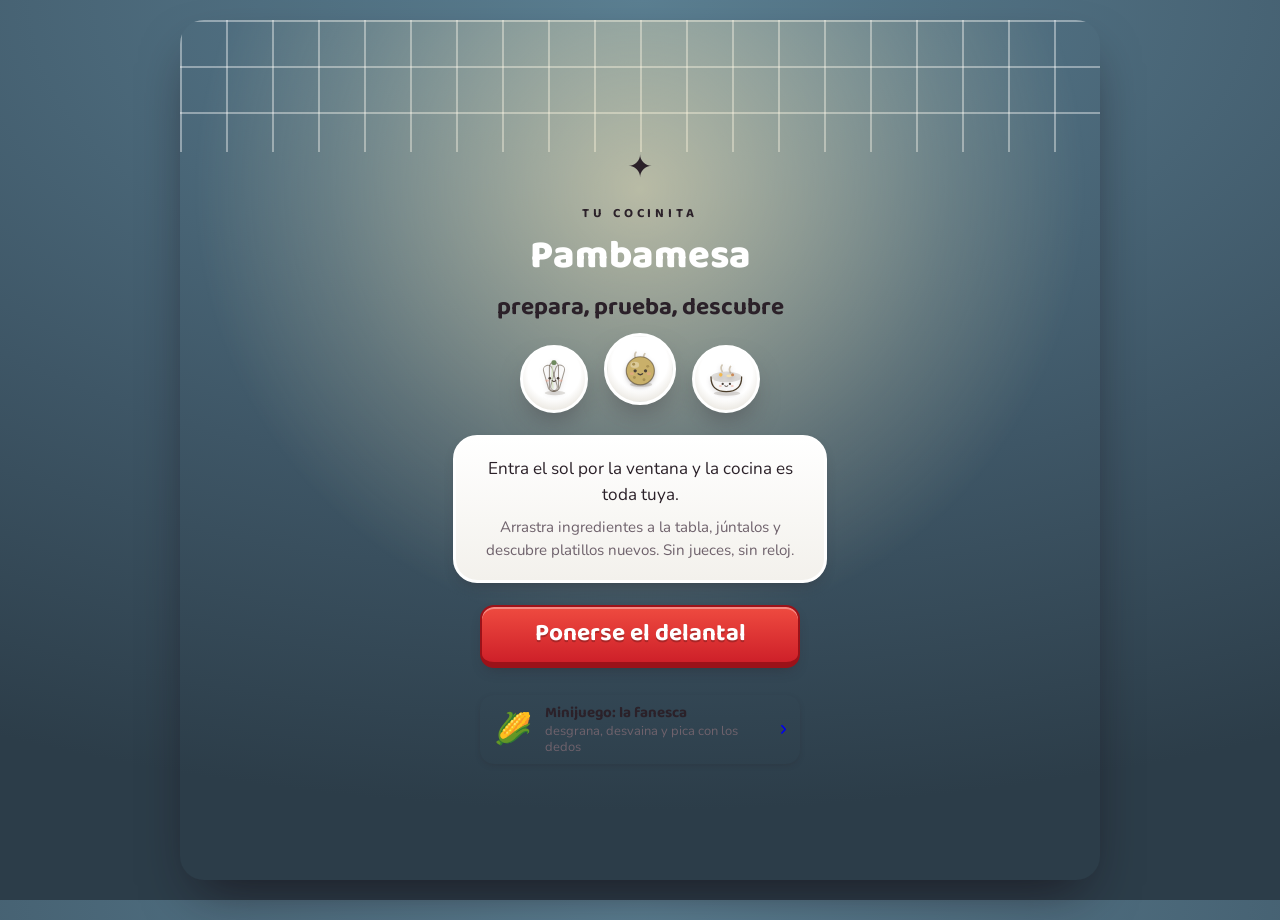
==== commit d6dfdd15: "Minijuego de la fanesca: preparar los ingredientes con los dedos Un juego dentro del juego, en fanes" ====
--- a/index.html
+++ b/index.html
@@ -3,142 +3,165 @@
 <head>
   <meta charset="UTF-8">
   <meta name="viewport" content="width=device-width, initial-scale=1.0, viewport-fit=cover, maximum-scale=1, user-scalable=no">
-  <title>Pambamesa — la cocina de los sabores por descubrir</title>
-  <meta name="description" content="Cocina en tu fogón, junta ingredientes y descubre platos para coleccionar, al estilo Little Alchemy y un álbum de cartas.">
+  <title>Pambamesa — tu cocinita</title>
+  <meta name="description" content="Entra a tu cocina, arrastra los ingredientes que tienes y descubre platillos nuevos. Sin jueces, sin reloj: solo tú y el fuego.">
   <meta name="mobile-web-app-capable" content="yes">
   <meta name="apple-mobile-web-app-capable" content="yes">
   <meta name="apple-mobile-web-app-status-bar-style" content="black-translucent">
   <meta name="apple-mobile-web-app-title" content="Pambamesa">
-  <meta name="theme-color" content="#e8a596">
+  <meta name="theme-color" content="#9cdae4">
   <link rel="manifest" href="manifest.json">
   <link rel="apple-touch-icon" href="icon.svg">
   <link rel="icon" type="image/svg+xml" href="icon.svg">
   <link rel="preconnect" href="https://fonts.googleapis.com">
   <link rel="preconnect" href="https://fonts.gstatic.com" crossorigin>
-  <link href="https://fonts.googleapis.com/css2?family=Lora:ital,wght@0,400;0,500;0,600;1,400&family=Caveat:wght@400;600;700&display=swap" rel="stylesheet">
+  <link href="https://fonts.googleapis.com/css2?family=Baloo+2:wght@500;600;700;800&family=Nunito:ital,wght@0,400;0,600;0,700;0,800;1,400&display=swap" rel="stylesheet">
+  <link rel="stylesheet" href="design-system.css">
   <link rel="stylesheet" href="styles.css">
+  <script type="importmap">
+    { "imports": { "three": "./vendor/three.module.min.js", "three/addons/": "./vendor/addons/" } }
+  </script>
 </head>
 <body>
 <div id="stage">
 
-  <!-- HUD: progreso del álbum -->
+  <!-- HUD: progreso del recetario y sucres -->
   <header id="hud" class="hud hidden">
-    <div class="hud-progress">
-      <span class="progress-count hud-count"></span>
-      <div class="hud-bar"><span class="progress-fill hud-bar-fill"></span></div>
-    </div>
-    <div class="hud-sucres" aria-label="Sucres">
-      <span class="hud-sucres-ic icono-sucre" aria-hidden="true">S</span><span class="hud-sucres-count">0</span>
-    </div>
+    <span class="pill hud-count progress-count"></span>
+    <div class="meter"><span class="meter-fill progress-fill"></span></div>
+    <span class="pill pill--gold hud-sucres">
+      <span class="icono-sucre" aria-hidden="true">S</span><span class="hud-sucres-count">0</span>
+    </span>
   </header>
 
-  <!-- ================= Portada: la mesa servida ================= -->
+  <!-- ================= Portada ================= -->
   <main id="screen-cover" class="screen active">
-    <div class="portada">
-      <!-- los platos regados por la mesa, como en una pambamesa de verdad -->
-      <div class="portada-mesa" aria-hidden="true">
-        <span data-icon="bolon"></span><span data-icon="humita"></span>
-        <span data-icon="tigrillo"></span><span data-icon="llapingacho"></span>
-        <span data-icon="encebollado"></span><span data-icon="cafe_pasado"></span>
-        <span data-icon="verde"></span><span data-icon="maiz"></span>
-        <span data-icon="queso"></span><span data-icon="papa"></span>
-        <span data-icon="chicharron"></span><span data-icon="huevo"></span>
-      </div>
-
-      <div class="portada-centro">
-        <p class="portada-over">una mesa servida entre todos</p>
-        <h1>Pambamesa</h1>
-        <p class="portada-sub hand">de sabores por descubrir</p>
-        <p class="portada-quote">En una pambamesa cada quien trae lo suyo y se come de todo un poco. Empieza tu canasta en la Costa, prende el fogón, y descubre qué sale de juntar dos cosas que nunca habías juntado.</p>
-        <button type="button" id="btn-abrir" class="btn-leather wide">Poner la mesa</button>
-      </div>
-    </div>
-  </main>
-
-  <!-- ================= La cocina: encimera cenital ================= -->
+    <div class="cover">
+      <span class="cover-sun" aria-hidden="true"></span>
+      <span class="cover-star" aria-hidden="true">✦</span>
+      <p class="cover-over">tu cocinita</p>
+      <h1 class="cover-title">Pambamesa</h1>
+      <p class="cover-sub">prepara, prueba, descubre</p>
+      <div class="cover-peek" aria-hidden="true">
+        <span class="plate" data-icon="verde"></span>
+        <span class="plate" data-icon="bolon"></span>
+        <span class="plate" data-icon="tigrillo"></span>
+      </div>
+      <div class="panel cover-quote">
+        <p>Entra el sol por la ventana y la cocina es toda tuya.</p>
+        <p class="muted">Arrastra ingredientes a la tabla, júntalos y descubre platillos nuevos. Sin jueces, sin reloj.</p>
+      </div>
+      <button type="button" id="btn-abrir" class="btn btn--lg btn--block">Ponerse el delantal</button>
+      <a class="cover-mini" href="fanesca/">
+        <span class="cover-mini-ic" aria-hidden="true">🌽</span>
+        <span>
+          <b>Minijuego: la fanesca</b>
+          desgrana, desvaina y pica con los dedos
+        </span>
+        <span class="cover-mini-flecha" aria-hidden="true">›</span>
+      </a>
+    </div>
+  </main>
+
+  <!-- ================= Cocina: el mesón ================= -->
   <main id="screen-taller" class="screen">
-    <div class="cocina">
-      <div class="fogon-zona">
-        <div id="hornilla" class="hornilla">
-          <span id="combo-indicador" class="combo-indicador hidden"></span>
-          <div id="olla" class="olla" role="button" tabindex="0" aria-label="La olla: suelta aquí los ingredientes">
-            <div class="olla-vapor" aria-hidden="true"><i></i><i></i><i></i></div>
-            <div id="olla-dentro" class="olla-dentro"></div>
-          </div>
-        </div>
-        <p id="fogon-hint" class="fogon-hint"></p>
+    <div class="hoja hoja--cocina">
+      <div class="mesa-zona">
+        <span id="combo-indicador" class="pill pill--berry combo-indicador hidden"></span>
+        <!-- el mesón 3D; sin WebGL queda el fogón 2D de abajo -->
+        <div id="cocina3d" class="cocina3d hidden"></div>
+        <div id="fogon" class="fogon">
+          <button type="button" id="slot-a" class="carta-slot" aria-label="Primer ingrediente"></button>
+          <span class="fusion-plus" aria-hidden="true">+</span>
+          <button type="button" id="slot-b" class="carta-slot" aria-label="Segundo ingrediente"></button>
+        </div>
+        <div id="mesa-etiquetas" class="mesa-etiquetas hidden"></div>
         <div id="taller-action" class="taller-action"></div>
       </div>
 
-      <div class="encimera">
-        <div id="repisa-utensilios" class="repisa repisa-utensilios"></div>
-        <div id="repisa-prep" class="repisa repisa-prep"></div>
-        <div id="repisa-ingredientes" class="repisa repisa-ingredientes"></div>
-      </div>
-    </div>
-  </main>
-
-  <!-- ================= Colección: el álbum ================= -->
+      <div id="en-preparacion" class="panel panel--sunken en-preparacion hidden"></div>
+
+      <div class="despensa-accesos">
+        <button type="button" id="acceso-canasta" class="btn btn--berry acceso-btn">
+          <span class="acceso-ic" aria-hidden="true">🧺</span>Ingredientes
+        </button>
+        <button type="button" id="acceso-utensilios" class="btn btn--berry acceso-btn">
+          <span class="acceso-ic" aria-hidden="true">🔪</span>Utensilios
+        </button>
+      </div>
+    </div>
+  </main>
+
+  <!-- ================= Recetario ================= -->
   <main id="screen-coleccion" class="screen">
-    <div class="coleccion-wrap">
-      <header class="coleccion-head">
-        <h2>El álbum</h2>
-        <p class="coleccion-progress"><span class="progress-count"></span> cartas descubiertas</p>
+    <div class="hoja">
+      <header class="hoja-head">
+        <div class="sign">
+          <h2 class="sign-title">El recetario</h2>
+          <p class="sign-sub"><span class="progress-count"></span> descubiertos</p>
+        </div>
       </header>
-      <div id="coleccion-body"></div>
-      <p class="coleccion-footnote">Toca una página en blanco: el recetario ya tiene escrita su pista.</p>
-    </div>
-  </main>
-
-  <!-- ================= Feria: canastas, mercado y regalos ================= -->
+      <div id="coleccion-body" class="scroll"></div>
+    </div>
+  </main>
+
+  <!-- ================= Despensa ================= -->
   <main id="screen-feria" class="screen">
-    <div class="feria-wrap">
-      <header class="feria-head">
-        <h2>La feria</h2>
-        <p class="feria-sub hand">canastas para reponer la despensa</p>
+    <div class="hoja">
+      <header class="hoja-head">
+        <div class="sign">
+          <h2 class="sign-title">La despensa</h2>
+          <p class="sign-sub">cajas, mercado y antojos</p>
+        </div>
       </header>
 
-      <!-- la canasta se toca directamente: sin botón intermedio -->
-      <div class="canasta-box">
-        <button type="button" id="feria-abrir-btn" class="canasta" aria-label="Abrir una canasta">
-          <span class="canasta-asa" aria-hidden="true"></span>
-          <span class="canasta-cuerpo" aria-hidden="true"></span>
-          <span class="canasta-cuenta sobre-count">0</span>
-        </button>
-        <p id="feria-timer" class="sobre-timer"></p>
-      </div>
-
-      <section class="mercado-section">
-        <h3 class="mercado-title">El mercado</h3>
-        <p class="mercado-blurb">Cocinar en el fogón te da <strong>sucres</strong> <span class="icono-sucre">S</span>. Cámbialos aquí si te quedaste sin ingredientes.</p>
-        <div id="mercado-semillas" class="mercado-grid"></div>
-        <div class="mercado-acciones">
-          <button type="button" id="mercado-sobre-btn" class="btn-ghost">Comprar canasta · 20 <span class="icono-sucre">S</span></button>
-          <button type="button" id="pregon-btn" class="btn-ghost">📣 Escuchar el pregón</button>
-        </div>
-        <p id="pregon-timer" class="pregon-timer"></p>
-      </section>
-
-      <section class="regalos-section">
-        <h3 class="regalos-title">Compartir con alguien</h3>
-        <p class="regalos-blurb">Toca una carta de tu álbum para regalársela a un vecino — a ti no te cuesta nada, y a él le llega una copia de verdad. Te quedan <span id="regalos-restantes">3</span> regalos hoy.</p>
-        <div id="regalos-grid" class="regalos-grid"></div>
-      </section>
-    </div>
-  </main>
-
-  <!-- Navegación: los separadores del recetario -->
-  <nav id="tabs" class="tabs hidden">
-    <button type="button" class="tab-btn" data-tab="taller"><span class="tab-ic" data-icon="olla"></span>Cocina</button>
-    <button type="button" class="tab-btn" data-tab="coleccion"><span class="tab-ic" data-icon="cuaderno"></span>Álbum</button>
-    <button type="button" class="tab-btn" data-tab="feria"><span class="tab-ic" data-icon="tab_mercado"></span>Feria</button>
+      <div class="scroll">
+        <!-- La caja del mercado -->
+        <section class="panel panel--berry caja-box">
+          <div class="caja-visual" aria-hidden="true"><span class="caja-sello">✦</span></div>
+          <p class="caja-stash"><span class="sobre-count">0</span> caja(s) por abrir</p>
+          <button type="button" id="feria-abrir-btn" class="btn btn--gold btn--block">Abrir una caja</button>
+          <p id="feria-timer" class="caja-timer"></p>
+        </section>
+
+        <!-- El mercado -->
+        <section class="seccion">
+          <p class="label">el mercado</p>
+          <div class="panel seccion-panel">
+            <p class="seccion-nota">Cocinar te da sucres <span class="icono-sucre">S</span>. Cámbialos por lo que te falte.</p>
+            <div id="mercado-semillas" class="mercado-grid"></div>
+            <div class="seccion-acciones">
+              <button type="button" id="mercado-sobre-btn" class="btn btn--cream btn--sm">Caja · 20 <span class="icono-sucre">S</span></button>
+              <button type="button" id="pregon-btn" class="btn btn--cream btn--sm">📣 El pregón</button>
+            </div>
+            <p id="pregon-timer" class="seccion-nota"></p>
+          </div>
+        </section>
+
+        <!-- Compartir -->
+        <section class="seccion">
+          <p class="label">invitar a probar</p>
+          <div class="panel seccion-panel">
+            <p class="seccion-nota">Regala un plato a alguien — a ti no te cuesta nada. Te quedan <span id="regalos-restantes" class="regalos-num">3</span> hoy.</p>
+            <div id="regalos-grid" class="album-grid"></div>
+          </div>
+        </section>
+      </div>
+    </div>
+  </main>
+
+  <!-- Navegación -->
+  <nav id="tabs" class="tabbar hidden">
+    <button type="button" class="tab-btn" data-tab="taller"><span class="tab-ic" data-icon="mezclar"></span>Cocina</button>
+    <button type="button" class="tab-btn" data-tab="coleccion"><span class="tab-ic" data-icon="cuaderno"></span>Recetario</button>
+    <button type="button" class="tab-btn" data-tab="feria"><span class="tab-ic" data-icon="tab_mercado"></span>Despensa</button>
   </nav>
 
-  <!-- Modal: revelación (apertura de carta, giro 3D + swipe) -->
+  <!-- Modal: revelación -->
   <div id="modal-reveal" class="modal reveal-modal" role="dialog" aria-modal="true">
     <div class="reveal-wrap">
       <div id="reveal-stage" class="reveal-stage">
-        <span id="reveal-restantes" class="reveal-restantes hidden"></span>
+        <span id="reveal-restantes" class="pill pill--gold reveal-restantes hidden"></span>
         <div id="reveal-stack-3" class="carta back reveal-stack-layer hidden" aria-hidden="true"><div class="carta-textura"></div></div>
         <div id="reveal-stack-2" class="carta back reveal-stack-layer hidden" aria-hidden="true"><div class="carta-textura"></div></div>
         <div id="reveal-flip" class="carta-flip">
@@ -150,43 +173,52 @@
           </div>
         </div>
       </div>
-      <p id="reveal-hint" class="reveal-hint hand">↑ desliza para revelar</p>
+      <p id="reveal-hint" class="reveal-hint">↑ desliza para revelar</p>
       <p id="reveal-banner" class="reveal-banner"></p>
-      <button type="button" id="reveal-ok" class="btn-leather wide">Revelar</button>
-    </div>
-  </div>
-
-  <!-- Modal: detalle de una carta descubierta -->
+      <button type="button" id="reveal-ok" class="btn btn--lg btn--block">Revelar</button>
+    </div>
+  </div>
+
+  <!-- Modal: detalle de una carta -->
   <div id="modal-detalle" class="modal" role="dialog" aria-modal="true">
-    <div class="detalle-panel">
+    <div class="sheet">
       <div id="detalle-art" class="detalle-art"></div>
-      <h3 id="detalle-nombre" class="detalle-nombre"></h3>
-      <p id="detalle-rareza" class="detalle-rareza"></p>
-      <p id="detalle-lore" class="detalle-lore"></p>
-      <button type="button" id="detalle-close" class="btn-ghost wide">Cerrar</button>
-    </div>
-  </div>
-
-  <!-- Modal: pista de una página aún en blanco -->
+      <p id="detalle-rareza" class="sheet-eyebrow"></p>
+      <h3 id="detalle-nombre" class="sheet-title"></h3>
+      <p id="detalle-lore" class="sheet-body"></p>
+      <button type="button" id="detalle-close" class="btn btn--cream btn--block">Cerrar</button>
+    </div>
+  </div>
+
+  <!-- Modal: pista -->
   <div id="modal-pista" class="modal" role="dialog" aria-modal="true">
-    <div class="detalle-panel pista-panel">
+    <div class="sheet">
       <div class="carta back rarity-hallazgo pista-carta" aria-hidden="true">
         <div class="carta-textura"></div><span class="carta-interrogante">?</span>
       </div>
-      <p class="pista-label">el recetario murmura…</p>
+      <p class="sheet-eyebrow">la cocina murmura…</p>
       <p id="pista-texto" class="pista-texto"></p>
-      <button type="button" id="pista-close" class="btn-ghost wide">Cerrar</button>
+      <button type="button" id="pista-close" class="btn btn--cream btn--block">Cerrar</button>
+    </div>
+  </div>
+
+  <!-- Modal: despensa bajo pedido (solo modo 2D) -->
+  <div id="modal-despensa" class="modal" role="dialog" aria-modal="true">
+    <div class="sheet sheet--wide">
+      <h3 id="despensa-titulo" class="sheet-title"></h3>
+      <div id="despensa-grid" class="panel panel--sunken despensa-grid"></div>
+      <button type="button" id="despensa-close" class="btn btn--cream btn--block">Cerrar</button>
     </div>
   </div>
 
   <!-- Modal: racha diaria -->
   <div id="modal-racha" class="modal" role="dialog" aria-modal="true">
-    <div class="detalle-panel racha-panel">
+    <div class="sheet">
       <span class="racha-ic" aria-hidden="true">🔥</span>
-      <h3 class="racha-titulo"><span id="racha-dias">1</span> días seguidos</h3>
-      <p class="racha-sub">Volviste a prender el fogón</p>
+      <p class="sheet-eyebrow">volviste a la cocina</p>
+      <h3 class="sheet-title">Racha de <span id="racha-dias">1</span> día(s)</h3>
       <p id="racha-recompensa" class="racha-recompensa"></p>
-      <button type="button" id="racha-reclamar-btn" class="btn-leather wide">Reclamar</button>
+      <button type="button" id="racha-reclamar-btn" class="btn btn--gold btn--block">Reclamar</button>
     </div>
   </div>
 
@@ -196,6 +228,7 @@
 </div>
   <script src="icons.js"></script>
   <script src="recetario.js"></script>
+  <script type="module" src="escena3d.js"></script>
   <script src="app.js"></script>
 </body>
 </html>
--- a/design-system.css
+++ b/design-system.css
@@ -0,0 +1,487 @@
+/* ============================================================
+   PAMBAMESA — design-system.css
+   El lenguaje visual del juego, en dos capas:
+
+   1. TOKENS      — la única fuente de verdad: color, elevación,
+                    radios, espaciado, tipografía, movimiento, capas.
+   2. COMPONENTES — piezas reusables construidas SOLO con tokens.
+
+   La paleta es de comida popular latinoamericana: azulejo de
+   talavera, rosa mexicano, amarillo cempasúchil, verde nopal,
+   rojo guajillo y blanco de peltre. Nada de crema de cuaderno:
+   los fondos son cal blanca y madera pintada de puesto de mercado.
+   ============================================================ */
+
+:root {
+  /* ==========================================================
+     1. TOKENS
+     ========================================================== */
+
+  /* --- Rampas del barrio --- */
+  /* talavera: el azul cobalto del azulejo pintado */
+  --talavera-200: #a9c9ec;
+  --talavera-300: #5f97d8;
+  --talavera-500: #1b5faa;
+  --talavera-700: #123f74;
+
+  /* jade: el verde agua de la loza y los toldos */
+  --jade-200: #8fe0d6;
+  --jade-300: #3fc7bc;
+  --jade-400: #12a9a0;
+  --jade-600: #0a7a74;
+
+  /* rosa mexicano: el color de la fiesta, del papel picado */
+  --rosa-300: #ff77ab;
+  --rosa-400: #f53d8a;
+  --rosa-500: #e01b6a;
+  --rosa-600: #b01254;
+  --rosa-700: #7d0a3b;
+
+  /* chile guajillo: la salsa, las llamadas a la acción */
+  --chile-400: #ef4b40;
+  --chile-500: #ce2029;
+  --chile-600: #9b1219;
+
+  /* cempasúchil: el amarillo del maíz y de las monedas */
+  --maiz-300: #ffc93c;
+  --maiz-400: #f5a623;
+  --maiz-600: #c07610;
+  --maiz-800: #6f4308;
+
+  /* nopal: el verde del limón y del cilantro */
+  --nopal-300: #a8d95a;
+  --nopal-400: #8cc63f;
+  --nopal-500: #6fae2e;
+  --nopal-600: #4c7c1f;
+
+  /* madera pintada del puesto de mercado */
+  --madera-200: #e8a469;
+  --madera-300: #d07c3f;
+  --madera-400: #b4632c;
+  --madera-500: #93491c;
+  --madera-600: #723713;
+  --madera-700: #4b230b;
+
+  /* peltre: el blanco esmaltado de los platos y la cal de la pared */
+  --peltre-100: #ffffff;
+  --peltre-200: #f3f1ec;
+  --peltre-300: #e3dfd6;
+  --peltre-400: #cbc5b8;
+
+  /* pizarra: el menú escrito con gis */
+  --pizarra-500: #2f2733;
+  --pizarra-700: #1d1822;
+
+  /* metal: los utensilios */
+  --metal-400: #9aa3ae;
+  --metal-600: #6c7683;
+
+  /* tinta */
+  --tinta-900: #2b2129;
+  --tinta-600: #6f626c;
+  --tinta-invert: #fdf8f4;
+
+  /* --- Roles semánticos (lo que usan los componentes) --- */
+  --surface:        var(--peltre-200);
+  --surface-raised: var(--peltre-100);
+  --surface-sunken: var(--peltre-300);
+  --text:           var(--tinta-900);
+  --text-muted:     var(--tinta-600);
+  --text-invert:    var(--tinta-invert);
+  --accent:         var(--rosa-500);
+  --accent-ink:     var(--rosa-700);
+  --hairline:        rgba(43, 33, 41, .16);
+  --hairline-strong: rgba(43, 33, 41, .3);
+
+  /* rareza (mismo lenguaje en cartas, chips y bordes) */
+  --rarity-semilla:   var(--madera-400);
+  --rarity-semilla-d: var(--madera-600);
+  --rarity-hallazgo:   var(--nopal-500);
+  --rarity-hallazgo-d: var(--nopal-600);
+  --rarity-receta:   var(--maiz-400);
+  --rarity-receta-d: var(--maiz-600);
+  --rarity-tool:   var(--metal-400);
+  --rarity-tool-d: var(--metal-600);
+
+  /* --- Espaciado (escala 4pt) --- */
+  --sp-1: .25rem;  --sp-2: .5rem;   --sp-3: .75rem;  --sp-4: 1rem;
+  --sp-5: 1.25rem; --sp-6: 1.5rem;  --sp-8: 2rem;    --sp-10: 2.5rem;
+
+  /* --- Radios --- */
+  --r-sm: 10px; --r-md: 14px; --r-lg: 18px; --r-xl: 24px; --r-pill: 999px;
+
+  /* --- Elevación --- */
+  --e-1: 0 2px 6px -2px rgba(43,33,41,.35);
+  --e-2: 0 6px 14px -6px rgba(43,33,41,.45);
+  --e-3: 0 14px 30px -12px rgba(43,33,41,.55);
+  --e-4: 0 24px 54px -18px rgba(20,12,18,.7);
+  --gloss: inset 0 2px 0 rgba(255,255,255,.35);
+  --inset: inset 0 2px 6px rgba(43,33,41,.28);
+  --ring: 3px solid var(--peltre-100);
+
+  /* --- Patrones del barrio --- */
+  /* azulejo de talavera: flor de cuatro pétalos sobre loza blanca */
+  --patron-talavera:
+    radial-gradient(circle at 50% 50%, var(--talavera-500) 0 6px, transparent 6.5px),
+    radial-gradient(circle at 50% 26%, var(--jade-400) 0 5px, transparent 5.5px),
+    radial-gradient(circle at 50% 74%, var(--jade-400) 0 5px, transparent 5.5px),
+    radial-gradient(circle at 26% 50%, var(--jade-400) 0 5px, transparent 5.5px),
+    radial-gradient(circle at 74% 50%, var(--jade-400) 0 5px, transparent 5.5px),
+    radial-gradient(circle at 50% 50%, rgba(27,95,170,.14) 0 17px, transparent 18px),
+    radial-gradient(circle at 0 0, var(--talavera-300) 0 7px, transparent 7.5px),
+    radial-gradient(circle at 100% 0, var(--talavera-300) 0 7px, transparent 7.5px),
+    radial-gradient(circle at 0 100%, var(--talavera-300) 0 7px, transparent 7.5px),
+    radial-gradient(circle at 100% 100%, var(--talavera-300) 0 7px, transparent 7.5px),
+    linear-gradient(180deg, #fff, #eef4f7);
+  --patron-talavera-size: 46px 46px;
+
+  /* papel picado: la guirnalda de la fiesta */
+  --papel-picado: url("data:image/svg+xml,%3Csvg xmlns='http://www.w3.org/2000/svg' width='112' height='30'%3E%3Cpath d='M0 2h112' stroke='%23723713' stroke-width='2'/%3E%3Cpath d='M0 3h28L14 26z' fill='%23e01b6a'/%3E%3Cpath d='M28 3h28L42 26z' fill='%23f5a623'/%3E%3Cpath d='M56 3h28L70 26z' fill='%2312a9a0'/%3E%3Cpath d='M84 3h28L98 26z' fill='%231b5faa'/%3E%3Cg fill='%23ffffff' fill-opacity='.55'%3E%3Ccircle cx='14' cy='10' r='2.4'/%3E%3Ccircle cx='42' cy='10' r='2.4'/%3E%3Ccircle cx='70' cy='10' r='2.4'/%3E%3Ccircle cx='98' cy='10' r='2.4'/%3E%3Ccircle cx='14' cy='17' r='1.5'/%3E%3Ccircle cx='42' cy='17' r='1.5'/%3E%3Ccircle cx='70' cy='17' r='1.5'/%3E%3Ccircle cx='98' cy='17' r='1.5'/%3E%3C/g%3E%3C/svg%3E");
+
+  /* mantel de hule: cuadros de fonda */
+  --patron-mantel:
+    repeating-linear-gradient(90deg, rgba(206,32,41,.045) 0 13px, transparent 13px 26px),
+    repeating-linear-gradient(180deg, rgba(206,32,41,.045) 0 13px, transparent 13px 26px);
+
+  /* --- Tipografía --- */
+  --font-display: 'Baloo 2', 'Comic Sans MS', cursive;
+  --font-text:    'Nunito', 'Segoe UI', system-ui, sans-serif;
+  --t-2xs: .62rem; --t-xs: .72rem; --t-sm: .84rem; --t-md: .95rem;
+  --t-lg: 1.1rem;  --t-xl: 1.35rem; --t-2xl: 1.7rem; --t-3xl: 2.2rem;
+  --lead-tight: 1.15; --lead: 1.5;
+  --track-caps: .16em;
+
+  /* --- Movimiento --- */
+  --dur-fast: .12s; --dur: .22s; --dur-slow: .4s;
+  --ease-out: cubic-bezier(.2, .85, .3, 1);
+  --ease-pop: cubic-bezier(.3, 1.6, .4, 1);
+
+  /* --- Capas --- */
+  --z-scene: 1; --z-hud: 50; --z-nav: 55; --z-banner: 80; --z-modal: 90; --z-toast: 95;
+
+  /* --- Medidas del marco --- */
+  --frame: 480px;
+  --hud-h: 78px;   /* deja libre la guirnalda de papel picado */
+  --nav-h: 66px;
+}
+
+/* ============================================================
+   2. COMPONENTES
+   ============================================================ */
+
+/* ---------- Botón ----------
+   La "cara" y el "canto" se pasan por custom props: cambiar de
+   variante es cambiar dos tokens, no reescribir sombras. */
+.btn {
+  --btn-face: var(--chile-500);
+  --btn-face-hi: var(--chile-400);
+  --btn-edge: var(--chile-600);
+  --btn-ink: #fff;
+  --btn-lip: 5px;
+
+  position: relative;
+  display: inline-flex; align-items: center; justify-content: center; gap: var(--sp-2);
+  padding: .72rem 1.5rem;
+  font-family: var(--font-display); font-size: var(--t-lg); font-weight: 700; line-height: 1;
+  color: var(--btn-ink);
+  background: linear-gradient(180deg, var(--btn-face-hi), var(--btn-face));
+  border: 2.5px solid var(--btn-edge);
+  border-bottom-width: var(--btn-lip);
+  border-radius: var(--r-md);
+  box-shadow: var(--gloss), var(--e-2);
+  text-shadow: 0 1.5px 0 rgba(0,0,0,.22);
+  transition: transform var(--dur-fast) var(--ease-out),
+              border-bottom-width var(--dur-fast) var(--ease-out),
+              filter var(--dur-fast) var(--ease-out);
+}
+.btn:active { transform: translateY(calc(var(--btn-lip) - 2.5px)); border-bottom-width: 2.5px; box-shadow: var(--inset); }
+.btn:disabled { filter: grayscale(.7) brightness(.94); cursor: default; }
+.btn:disabled:active { transform: none; border-bottom-width: var(--btn-lip); box-shadow: var(--gloss), var(--e-2); }
+
+.btn--rosa   { --btn-face: var(--rosa-500);   --btn-face-hi: var(--rosa-400);   --btn-edge: var(--rosa-700); }
+.btn--jade   { --btn-face: var(--jade-400);   --btn-face-hi: var(--jade-300);   --btn-edge: var(--jade-600); }
+.btn--nopal  { --btn-face: var(--nopal-500);  --btn-face-hi: var(--nopal-400);  --btn-edge: var(--nopal-600); }
+.btn--maiz   { --btn-face: var(--maiz-400);   --btn-face-hi: var(--maiz-300);   --btn-edge: var(--maiz-600); --btn-ink: var(--maiz-800); text-shadow: 0 1.5px 0 rgba(255,255,255,.4); }
+.btn--peltre { --btn-face: var(--peltre-200); --btn-face-hi: var(--peltre-100); --btn-edge: var(--madera-400); --btn-ink: var(--text); text-shadow: none; }
+.btn--madera { --btn-face: var(--madera-400); --btn-face-hi: var(--madera-300); --btn-edge: var(--madera-600); }
+
+.btn--sm    { padding: .42rem .9rem; font-size: var(--t-sm); --btn-lip: 4px; border-radius: var(--r-sm); }
+.btn--lg    { padding: .85rem 1.6rem; font-size: var(--t-xl); --btn-lip: 6px; }
+.btn--block { display: flex; width: 100%; }
+
+/* ---------- Panel ---------- */
+.panel {
+  --panel-face: var(--surface-raised);
+  --panel-face-2: var(--surface);
+  position: relative;
+  background: linear-gradient(180deg, var(--panel-face), var(--panel-face-2));
+  border: var(--ring);
+  border-radius: var(--r-xl);
+  box-shadow: var(--e-2);
+  padding: var(--sp-4);
+}
+.panel--rosa   { --panel-face: var(--rosa-400); --panel-face-2: var(--rosa-600); color: var(--text-invert); }
+.panel--jade   { --panel-face: var(--jade-300); --panel-face-2: var(--jade-600); color: var(--text-invert); }
+.panel--madera { --panel-face: var(--madera-300); --panel-face-2: var(--madera-500); color: var(--text-invert); }
+.panel--sunken {
+  background: rgba(43,33,41,.06);
+  border: 2px dashed var(--hairline);
+  box-shadow: none;
+}
+.panel--flat { box-shadow: var(--e-1); border-width: 2px; }
+
+/* ---------- Rótulo: la pizarra del menú, en su marco de madera ---------- */
+.sign {
+  position: relative;
+  display: flex; flex-direction: column; align-items: center;
+  padding: var(--sp-3) var(--sp-6);
+  background:
+    linear-gradient(180deg, rgba(255,255,255,.07), transparent 40%),
+    linear-gradient(180deg, var(--pizarra-500), var(--pizarra-700));
+  border: 5px solid var(--madera-400);
+  border-radius: var(--r-lg);
+  box-shadow: inset 0 0 0 2px rgba(255,255,255,.08), var(--e-3);
+  text-align: center;
+}
+/* tornillos de latón en las esquinas del marco */
+.sign::before, .sign::after {
+  content: ''; position: absolute; top: .3rem; width: .45rem; height: .45rem;
+  background: radial-gradient(circle at 35% 32%, var(--maiz-300), var(--maiz-600));
+  border-radius: 50%;
+  box-shadow: 0 1px 2px rgba(0,0,0,.45);
+}
+.sign::before { left: .35rem; }
+.sign::after  { right: .35rem; }
+.sign-title {
+  font-family: var(--font-display); font-size: var(--t-2xl); font-weight: 800; line-height: 1.05;
+  color: #fff;
+  text-shadow: 0 0 12px rgba(255,255,255,.28);
+}
+.sign-sub {
+  font-family: var(--font-text); font-size: var(--t-sm); font-weight: 600;
+  color: var(--maiz-300);
+}
+
+/* ---------- Rótulo pequeño de sección ---------- */
+.label {
+  display: inline-flex; align-items: center; gap: var(--sp-2);
+  font-family: var(--font-display); font-size: var(--t-xs); font-weight: 700;
+  letter-spacing: var(--track-caps); text-transform: uppercase;
+  color: var(--accent-ink);
+}
+.label::before, .label::after { content: '✦'; font-size: .6em; color: var(--maiz-400); letter-spacing: 0; }
+
+/* ---------- Plato de peltre: el marco de todo icono ---------- */
+.plate {
+  display: flex; align-items: center; justify-content: center;
+  aspect-ratio: 1;
+  background: radial-gradient(circle at 50% 40%, #fff 0%, #fff 54%, var(--peltre-300) 88%);
+  border-radius: 50%;
+  box-shadow: inset 0 0 0 2px rgba(43,33,41,.05), inset 0 -3px 8px rgba(43,33,41,.08);
+}
+/* el margen del plato se da con el ancho del icono, NO con padding en %:
+   un padding porcentual se mide contra el contenedor padre y puede
+   comerse el plato entero. height:auto + aspect-ratio evita el 0px. */
+.plate > svg { width: 72%; height: auto; aspect-ratio: 1; filter: drop-shadow(0 2px 2px rgba(43,33,41,.25)); }
+
+/* ---------- Badge ---------- */
+.badge {
+  --badge-face: var(--chile-500);
+  --badge-edge: var(--chile-600);
+  display: inline-flex; align-items: center; justify-content: center;
+  min-width: 1.35rem; height: 1.35rem; padding: 0 .28rem;
+  font-family: var(--font-display); font-size: var(--t-2xs); font-weight: 800; line-height: 1;
+  color: #fff;
+  background: linear-gradient(180deg, var(--badge-face), var(--badge-edge));
+  border: 2px solid var(--peltre-100);
+  border-radius: var(--r-pill);
+  box-shadow: var(--e-1);
+}
+.badge--metal { --badge-face: var(--metal-400); --badge-edge: var(--metal-600); }
+.badge--maiz  { --badge-face: var(--maiz-300);  --badge-edge: var(--maiz-600); color: var(--maiz-800); }
+.badge--nopal { --badge-face: var(--nopal-500); --badge-edge: var(--nopal-600); }
+
+/* ---------- Pill ---------- */
+.pill {
+  display: inline-flex; align-items: center; gap: .3rem;
+  padding: .16rem .7rem;
+  font-family: var(--font-display); font-size: var(--t-sm); font-weight: 700; line-height: 1.3;
+  color: var(--text);
+  background: var(--peltre-100);
+  border: 2px solid var(--hairline);
+  border-radius: var(--r-pill);
+  box-shadow: var(--e-1);
+  white-space: nowrap;
+}
+.pill--dark { color: var(--text-invert); background: rgba(29,24,34,.82); border-color: rgba(255,255,255,.4); }
+.pill--maiz { color: var(--maiz-800); background: linear-gradient(180deg, var(--maiz-300), var(--maiz-400)); border-color: var(--maiz-600); }
+.pill--rosa { color: #fff; background: linear-gradient(180deg, var(--rosa-400), var(--rosa-600)); border-color: var(--rosa-700); }
+
+/* ---------- Moneda ---------- */
+.icono-sucre {
+  display: inline-flex; align-items: center; justify-content: center;
+  width: 1.15em; height: 1.15em; border-radius: 50%;
+  background: conic-gradient(from 210deg, var(--maiz-300), var(--maiz-600), var(--maiz-300));
+  color: var(--maiz-800); font-family: var(--font-display); font-weight: 800; font-size: .74em;
+  font-style: normal; line-height: 1;
+  box-shadow: inset 0 1px 0 rgba(255,255,255,.5), 0 1px 2px rgba(0,0,0,.3);
+  vertical-align: -0.15em;
+}
+
+/* ---------- Meter ---------- */
+.meter {
+  flex: 1; height: 12px; border-radius: var(--r-pill); overflow: hidden;
+  background: var(--peltre-100);
+  border: 2px solid var(--hairline);
+  box-shadow: var(--inset);
+}
+.meter-fill {
+  display: block; height: 100%; border-radius: var(--r-pill);
+  background: linear-gradient(90deg, var(--rosa-500), var(--maiz-400));
+  box-shadow: inset 0 1px 0 rgba(255,255,255,.45);
+  transition: width var(--dur-slow) var(--ease-out);
+}
+
+/* ---------- Scroll interno ---------- */
+.scroll {
+  flex: 1; min-height: 0;
+  overflow-y: auto; -webkit-overflow-scrolling: touch;
+  overscroll-behavior: contain;
+  padding-inline: var(--sp-4);
+  padding-bottom: var(--sp-6);
+  mask-image: linear-gradient(180deg, transparent 0, #000 14px);
+  -webkit-mask-image: linear-gradient(180deg, transparent 0, #000 14px);
+}
+.scroll::-webkit-scrollbar { width: 0; }
+
+/* ---------- Hoja: estructura común de toda pantalla ---------- */
+.hoja {
+  display: flex; flex-direction: column;
+  height: 100vh; height: 100dvh;
+  padding-top: calc(var(--hud-h) + var(--sp-2));
+  padding-bottom: calc(var(--nav-h) + env(safe-area-inset-bottom) + var(--sp-2));
+}
+.hoja-head { flex-shrink: 0; padding: 0 var(--sp-4) var(--sp-3); }
+
+/* ---------- Toast ---------- */
+.toast {
+  position: fixed; left: 50%; transform: translateX(-50%) translateY(14px);
+  bottom: calc(var(--nav-h) + env(safe-area-inset-bottom) + var(--sp-4)); z-index: var(--z-toast);
+  max-width: min(360px, 86vw);
+  font-family: var(--font-display); font-size: var(--t-md); font-weight: 600; text-align: center;
+  color: var(--text-invert);
+  background: rgba(29, 24, 34, .96);
+  border: 2px solid rgba(255,255,255,.3);
+  border-radius: var(--r-md); padding: .5rem 1rem;
+  box-shadow: var(--e-3);
+  opacity: 0; pointer-events: none;
+  transition: opacity var(--dur) var(--ease-out), transform var(--dur) var(--ease-out);
+}
+.toast.visible { opacity: 1; transform: translateX(-50%) translateY(0); }
+
+/* ---------- Modal + hoja emergente ---------- */
+.modal {
+  position: fixed; inset: 0; z-index: var(--z-modal);
+  display: none; align-items: center; justify-content: center;
+  padding: var(--sp-5);
+  background: rgba(20, 12, 18, .68);
+  -webkit-backdrop-filter: blur(5px); backdrop-filter: blur(5px);
+}
+.modal.open { display: flex; animation: modal-in var(--dur) var(--ease-out) both; }
+@keyframes modal-in { from { opacity: 0; } }
+
+.sheet {
+  width: 100%; max-width: 340px; text-align: center;
+  display: flex; flex-direction: column; align-items: center; gap: var(--sp-2);
+  background: linear-gradient(180deg, var(--peltre-100), var(--peltre-200));
+  border: var(--ring);
+  border-radius: var(--r-xl);
+  box-shadow: var(--e-4);
+  padding: var(--sp-5) var(--sp-5) var(--sp-4);
+  animation: sheet-in var(--dur-slow) var(--ease-pop) both;
+}
+@keyframes sheet-in { from { opacity: 0; transform: translateY(20px) scale(.95); } }
+.sheet-title { font-family: var(--font-display); font-size: var(--t-xl); font-weight: 800; color: var(--text); line-height: var(--lead-tight); }
+.sheet-eyebrow { font-family: var(--font-display); font-size: var(--t-xs); font-weight: 700; letter-spacing: var(--track-caps); text-transform: uppercase; color: var(--accent); }
+.sheet-body { font-size: var(--t-md); line-height: var(--lead); color: var(--text-muted); }
+
+/* ---------- Barra de navegación: la tabla del puesto ---------- */
+.tabbar {
+  position: fixed; bottom: 0; left: 50%; transform: translateX(-50%);
+  width: 100%; max-width: var(--frame);
+  z-index: var(--z-nav); display: flex;
+  padding-bottom: env(safe-area-inset-bottom);
+  background: linear-gradient(180deg, var(--madera-400), var(--madera-600));
+  border-top: var(--ring);
+  box-shadow: 0 -8px 20px -10px rgba(20,12,18,.7);
+}
+.tab-btn {
+  position: relative; flex: 1;
+  display: flex; flex-direction: column; align-items: center; justify-content: center; gap: .15rem;
+  height: var(--nav-h);
+  font-family: var(--font-display); font-size: var(--t-2xs); font-weight: 700;
+  letter-spacing: .06em; text-transform: uppercase;
+  color: rgba(255,246,238,.72);
+  text-shadow: 0 1px 0 rgba(0,0,0,.3);
+  transition: color var(--dur) var(--ease-out);
+}
+.tab-btn.active { color: #fff; }
+.tab-ic {
+  width: 1.7rem; height: 1.7rem; padding: .2rem;
+  background: radial-gradient(circle at 50% 42%, #fff, var(--peltre-300) 85%);
+  border: 2px solid rgba(43,33,41,.22);
+  border-radius: 50%;
+  box-shadow: var(--e-1);
+  filter: saturate(.35) opacity(.75);
+  transition: filter var(--dur) var(--ease-out), transform var(--dur) var(--ease-pop), border-color var(--dur) var(--ease-out);
+}
+.tab-btn.active .tab-ic {
+  filter: none; transform: translateY(-3px) scale(1.14);
+  border-color: var(--maiz-300);
+  box-shadow: var(--e-2), 0 0 0 3px rgba(255,201,60,.4);
+}
+
+/* ---------- HUD ---------- */
+.hud {
+  position: fixed; top: 0; left: 50%; transform: translateX(-50%);
+  width: 100%; max-width: var(--frame); height: var(--hud-h);
+  padding: 34px var(--sp-4) 0;
+  z-index: var(--z-hud);
+  display: flex; align-items: center; gap: var(--sp-2);
+}
+
+/* ---------- Utilidades mínimas ---------- */
+.hidden { display: none !important; }
+.stack  { display: flex; flex-direction: column; gap: var(--sp-3); }
+.row    { display: flex; align-items: center; gap: var(--sp-2); }
+.center { text-align: center; }
+.muted  { color: var(--text-muted); }
+
+/* ---------- Repisa: panel que parece un estante de madera ----------
+   Lo usa la despensa para que se sienta una alacena de verdad y no
+   una lista. El borde inferior es el canto del estante. */
+.panel--repisa {
+  --panel-face: var(--madera-200);
+  --panel-face-2: var(--madera-300);
+  border: 3px solid var(--madera-600);
+  border-bottom-width: 9px;
+  border-radius: var(--r-md);
+  box-shadow: var(--gloss), var(--e-2);
+}
+.panel--repisa::after {
+  content: ''; position: absolute; left: 0; right: 0; bottom: -9px; height: 9px;
+  background: linear-gradient(180deg, var(--madera-500), var(--madera-700));
+  border-radius: 0 0 var(--r-md) var(--r-md);
+}
+
+/* ---------- Página: superficie de papel para el recetario ---------- */
+.pagina {
+  background:
+    repeating-linear-gradient(180deg, transparent 0 27px, rgba(27,95,170,.09) 27px 28px),
+    linear-gradient(180deg, #fffefb, var(--peltre-200));
+  border: 3px solid var(--peltre-100);
+  border-left: 6px solid var(--chile-500);
+  border-radius: var(--r-md);
+  box-shadow: var(--e-2);
+  padding: var(--sp-3);
+}
--- a/styles.css
+++ b/styles.css
@@ -1,966 +1,569 @@
 /* ============================================================
-   PAMBAMESA — cocina cenital
-   styles.css — La pantalla es una encimera vista desde arriba:
-   la hornilla al centro, los ingredientes regados sobre la mesa,
-   el recetario a un lado. Todo se agarra y se suelta con el dedo.
-   Ver ESTILO.md para la guía completa.
-   ============================================================ */
-
-:root {
-  /* la encimera: coral cálido, es el fondo dominante */
-  --mesa:       #e8a596;
-  --mesa-clara: #f2bfae;
-  --mesa-honda: #cf8172;
-  --mantel:     #f6d9c8;
-
-  /* el fogón: el único punto oscuro, por eso atrae la mirada */
-  --fogon:       #4a3550;
-  --fogon-2:     #3a2740;
-  --fogon-brasa: #d95f43;
-
-  /* papel del recetario y tinta escrita a mano */
-  --crema:      #fdf0e2;
-  --crema-2:    #f7e3cd;
-  --tinta:      #4a2f3d;
-  --tinta-suave: #8a6472;
-  --line:      rgba(74, 47, 61, .2);
-  --line-soft: rgba(74, 47, 61, .1);
-
-  /* rareza — la comida siempre es lo más saturado de la pantalla.
-     (los ids internos siguen siendo semilla/hallazgo por compatibilidad,
-     pero el jugador los lee como Ingrediente / Preparación) */
-  --semilla:    #d97b5c;
-  --semilla-d:  #b4573a;
-  --hallazgo:   #7ba05b;
-  --hallazgo-d: #5c7d40;
-  --receta:     #e8a33d;
-  --receta-d:   #c07d1c;
-  --tool:       #6d5a7a;
-  --tool-d:     #4f3f5c;
-
-  /* dorado de los sellos y monedas */
-  --brass:   #e8c06a;
-  --brass-d: #b8893a;
-
-  --serif: 'Lora', Georgia, serif;
-  --hand:  'Caveat', 'Segoe Script', cursive;
-  --frame: 480px;
-  --hud-h: 56px;
-
-  /* rebote de algo que cae sobre la madera */
-  --plop: cubic-bezier(.3, 1.6, .4, 1);
-
-  --paper-grain: url("data:image/svg+xml,%3Csvg xmlns='http://www.w3.org/2000/svg' width='180' height='180'%3E%3Cfilter id='n'%3E%3CfeTurbulence type='fractalNoise' baseFrequency='0.75' numOctaves='3'/%3E%3CfeColorMatrix values='0 0 0 0 0.35 0 0 0 0 0.2 0 0 0 0 0.18 0 0 0 0.045 0'/%3E%3C/filter%3E%3Crect width='180' height='180' filter='url(%23n)'/%3E%3C/svg%3E");
-
-  /* vetas de la madera pintada de la encimera */
-  --mesa-vetas: repeating-linear-gradient(96deg,
-    rgba(207,129,114,.16) 0 2px, transparent 2px 46px);
-}
-
-/* nombres viejos que aún usan algunas piezas heredadas */
-:root { --ink: var(--tinta); --ink-soft: var(--tinta-suave);
-        --parchment: var(--crema-2); --kraft: var(--mesa);
-        --leather: var(--fogon); --leather-2: var(--fogon-2); --leather-d: #2b1c30; }
+   PAMBAMESA — styles.css
+   Composición de pantallas SOBRE el sistema de diseño.
+   Aquí no se inventan colores ni sombras: todo sale de los
+   tokens de design-system.css. Si algo se repite en dos
+   pantallas, su lugar es el sistema, no este archivo.
+   ============================================================ */
 
 * { box-sizing: border-box; margin: 0; padding: 0; }
 html { -webkit-text-size-adjust: 100%; font-size: 17px; }
 html, body { height: 100%; }
 
 body {
-  font-family: var(--serif);
-  color: var(--tinta);
-  line-height: 1.5;
-  /* fuera del marco: la penumbra de la cocina */
-  background: radial-gradient(120% 90% at 50% 0%, #a86a5e 0%, #7d4a45 60%, #4d2c30 100%);
+  font-family: var(--font-text);
+  color: var(--text);
+  line-height: var(--lead);
+  background: radial-gradient(120% 90% at 50% 0%, #5b7f92 0%, #3e5666 60%, #2c3d49 100%);
   min-height: 100vh;
+  overflow: hidden;               /* el scroll vive dentro de cada pantalla */
 }
 
 button { font: inherit; color: inherit; cursor: pointer; background: none; border: none; -webkit-tap-highlight-color: transparent; }
 svg { display: block; width: 100%; height: 100%; }
-.hand { font-family: var(--hand); font-weight: 600; }
-.hidden { display: none !important; }
-
-/* ============================================================
-   EL CUADERNO (marco de juego)
-   ============================================================ */
-
-/* la encimera: madera pintada de coral, vista desde arriba */
+
+/* ============================================================
+   EL MUNDO — el marco donde vive el juego
+   ============================================================ */
+
 #stage {
   position: relative;
-  width: 100%;
-  max-width: var(--frame);
+  width: 100%; max-width: var(--frame);
   margin: 0 auto;
-  min-height: 100vh; min-height: 100dvh;
-  background: var(--mesa);
-  background-image:
-    var(--paper-grain),
-    var(--mesa-vetas),
-    radial-gradient(120% 70% at 50% 0%, var(--mesa-clara) 0%, var(--mesa) 55%, var(--mesa-honda) 100%);
-  box-shadow: 0 1px 2px rgba(0,0,0,.3), 0 40px 90px -30px rgba(0,0,0,.6);
+  height: 100vh; height: 100dvh;
   overflow: hidden;
-}
-/* luz que entra por la ventana, arriba a la izquierda */
+  /* pared: azulejo arriba, muro crema abajo — el mismo mundo en
+     todas las pantallas, para que la cocina 3D no se sienta aparte */
+  background:
+    linear-gradient(180deg,
+      var(--tile-300) 0, var(--tile-300) 132px,
+      var(--tile-400) 132px, var(--tile-400) 140px,
+      var(--wood-300) 140px, var(--wood-400) 148px,
+      var(--cream-300) 148px, var(--cream-200) 100%);
+  box-shadow: var(--e-4);
+}
+/* juntas del azulejo */
 #stage::before {
-  content: ''; position: absolute; inset: 0; z-index: 0;
-  background: radial-gradient(70% 45% at 12% 4%, rgba(255,244,222,.4), transparent 70%);
+  content: ''; position: absolute; top: 0; left: 0; right: 0; height: 132px; z-index: 0;
+  background:
+    repeating-linear-gradient(90deg, rgba(255,255,255,.4) 0 2px, transparent 2px 46px),
+    repeating-linear-gradient(180deg, rgba(255,255,255,.4) 0 2px, transparent 2px 46px);
   pointer-events: none;
 }
 
-.screen { display: none; min-height: 100vh; min-height: 100dvh; }
-/* cambiar de pantalla es poner cosas nuevas sobre la mesa, no
-   pasar una página: entran desde abajo y aterrizan */
-.screen.active { display: block; animation: pone-en-mesa .34s var(--plop) both; }
-@keyframes pone-en-mesa {
+.screen { display: none; position: relative; z-index: var(--z-scene); height: 100%; }
+.screen.active { display: block; animation: pantalla-entra var(--dur-slow) var(--ease-pop) both; }
+@keyframes pantalla-entra {
   from { opacity: 0; transform: translateY(14px) scale(.985); }
   to   { opacity: 1; transform: none; }
 }
-#screen-cover.screen { padding-bottom: 0; }
-
-/* ============================================================
-   BOTONES
-   ============================================================ */
-
-/* botón de barro cocido: grueso, con su borde inferior como relieve */
-.btn-leather {
-  display: inline-flex; align-items: center; justify-content: center; gap: .4rem;
-  padding: .8rem 1.7rem;
-  font-size: 1.08rem; font-weight: 700; color: #fff4ea;
-  background: linear-gradient(180deg, #e08a5f 0%, #cf6d45 55%, #b8552f 100%);
-  border: none; border-bottom: 4px solid #96401f;
-  border-radius: 14px;
-  box-shadow: inset 0 1px 0 rgba(255,225,200,.45), 0 8px 18px -8px rgba(120,45,30,.6);
-  text-shadow: 0 1px 1px rgba(120,45,30,.5);
-  transition: transform .1s ease, border-bottom-width .1s ease, filter .12s ease;
-}
-.btn-leather:active { transform: translateY(3px); border-bottom-width: 1px; }
-.btn-leather:disabled { filter: grayscale(.55) brightness(.95); opacity: .6; }
-.btn-leather.wide { width: 100%; padding: .9rem 1rem; font-size: 1.15rem; }
-
-.btn-ghost {
-  display: inline-flex; align-items: center; justify-content: center; gap: .35rem;
-  padding: .65rem 1.3rem; font-size: 1rem; font-weight: 600; color: var(--tinta);
-  background: linear-gradient(180deg, var(--crema), var(--crema-2));
-  border: none; border-bottom: 3px solid rgba(184,85,47,.35);
-  border-radius: 12px;
-  box-shadow: inset 0 1px 0 rgba(255,255,255,.7), 0 5px 12px -7px rgba(120,45,30,.5);
-  transition: transform .1s ease, border-bottom-width .1s ease;
-}
-.btn-ghost:active { transform: translateY(2px); border-bottom-width: 1px; }
-.btn-ghost:disabled { opacity: .5; }
-.btn-ghost.wide { width: 100%; }
-.btn-ghost.small { padding: .48rem .9rem; font-size: .88rem; border-radius: 10px; }
-
-/* ============================================================
-   HUD — barra de progreso del álbum
-   ============================================================ */
-
-.hud {
-  position: fixed; top: 0; left: 50%; transform: translateX(-50%);
-  width: 100%; max-width: var(--frame); height: var(--hud-h);
-  padding: .55rem 1rem 0 1.6rem;
-  z-index: 50;
-  display: flex; align-items: center; gap: .6rem;
-}
-.hud-progress { flex: 1; display: flex; align-items: center; gap: .6rem; }
-.hud-sucres {
-  flex-shrink: 0; display: flex; align-items: center; gap: .3rem;
-  font-weight: 700; font-size: .96rem; color: var(--tinta); white-space: nowrap;
-  background: rgba(253,240,226,.9); border-radius: 999px;
-  padding: .2rem .7rem .2rem .32rem;
-  box-shadow: inset 0 1px 0 rgba(255,255,255,.7), 0 3px 8px -4px rgba(120,50,50,.5);
-}
-.hud-sucres.gana { animation: sucre-gana .5s var(--plop); }
-@keyframes sucre-gana { 40% { transform: scale(1.22); } }
-.hud-sucres-ic { font-size: 1rem; }
-
-/* la moneda: una monedita de latón grabada con una "S" de sucre */
-.icono-sucre {
+
+/* ============================================================
+   HUD
+   ============================================================ */
+
+.hud-count { font-size: var(--t-sm); }
+.hud-sucres { font-size: var(--t-md); }
+
+/* ============================================================
+   PORTADA
+   ============================================================ */
+
+.cover {
+  position: relative; height: 100%;
+  display: flex; flex-direction: column; align-items: center; justify-content: center;
+  gap: var(--sp-3);
+  padding: var(--sp-8) var(--sp-6) var(--sp-6);
+  text-align: center;
+  overflow: hidden;
+}
+.cover > * { position: relative; z-index: 1; }
+/* el sol que entra por la ventana */
+.cover-sun {
+  position: absolute; top: -18%; left: 50%; transform: translateX(-50%);
+  width: 160%; aspect-ratio: 1; z-index: 0;
+  background: radial-gradient(46% 46% at 50% 22%, rgba(255,238,190,.6), rgba(255,238,190,.16) 46%, transparent 66%);
+  animation: sol-entra 1.4s var(--ease-out) both;
+}
+@keyframes sol-entra { from { opacity: 0; } to { opacity: 1; } }
+
+.cover-star {
+  font-size: var(--t-2xl); color: var(--gold-400);
+  text-shadow: 0 2px 0 var(--gold-600), 0 0 20px rgba(255,210,77,.85);
+  animation: estrella-late 5s ease-in-out infinite;
+}
+@keyframes estrella-late { 50% { transform: rotate(16deg) scale(1.14); } }
+
+.cover-over {
+  font-family: var(--font-display); font-size: var(--t-xs); font-weight: 700;
+  letter-spacing: .3em; text-transform: uppercase; color: var(--tile-600);
+}
+.cover-title {
+  font-family: var(--font-display); font-size: var(--t-3xl); font-weight: 800; line-height: 1;
+  color: #fff;
+  text-shadow: 0 3px 0 var(--berry-600), 0 6px 0 rgba(74,44,42,.22), 0 10px 22px rgba(74,44,42,.35);
+}
+.cover-sub { font-family: var(--font-display); font-size: var(--t-xl); font-weight: 700; color: var(--berry-600); }
+
+.cover-peek { display: flex; justify-content: center; gap: var(--sp-4); margin: var(--sp-1) 0 var(--sp-2); }
+.cover-peek .plate {
+  width: 68px; border: var(--ring); box-shadow: var(--e-3);
+}
+.cover-peek .plate:nth-child(2) { transform: translateY(-10px) scale(1.06); }
+
+.cover-quote { max-width: 34ch; }
+.cover-quote p { font-size: var(--t-md); line-height: var(--lead); }
+.cover-quote p + p { margin-top: var(--sp-2); font-size: var(--t-sm); }
+.cover .btn { max-width: 320px; margin-top: var(--sp-2); }
+
+/* la puerta al minijuego de preparación (fanesca/) */
+.cover-mini {
+  display: flex; align-items: center; gap: var(--sp-3);
+  width: 100%; max-width: 320px; margin-top: var(--sp-3);
+  padding: var(--sp-2) var(--sp-3);
+  text-align: left; text-decoration: none;
+  background: linear-gradient(180deg, var(--cream-100), var(--cream-300));
+  border: 2.5px solid var(--wood-400);
+  border-radius: var(--r-md);
+  box-shadow: var(--e-1);
+  transition: transform var(--dur-fast) var(--ease-out);
+}
+.cover-mini:active { transform: translateY(2px); }
+.cover-mini-ic { font-size: 1.7rem; line-height: 1; }
+.cover-mini span:nth-child(2) {
+  flex: 1; font-size: var(--t-xs); line-height: 1.25; color: var(--text-muted);
+}
+.cover-mini b {
+  display: block; font-family: var(--font-display); font-size: var(--t-sm);
+  color: var(--text);
+}
+.cover-mini-flecha { font-family: var(--font-display); font-size: var(--t-xl); color: var(--wood-500); }
+
+/* ============================================================
+   COCINA — el mesón
+   ============================================================ */
+
+.hoja--cocina {
+  padding-inline: var(--sp-3);
+  padding-top: calc(var(--hud-h) + var(--sp-1));
+  gap: var(--sp-2);
+}
+
+.mesa-zona { position: relative; flex: 1; min-height: 0; display: flex; flex-direction: column; }
+.cocina3d {
+  position: relative; flex: 1; min-height: 280px;
+  border-radius: var(--r-xl); overflow: hidden;
+  border: var(--ring);
+  background: linear-gradient(180deg, var(--tile-300), var(--cream-300));
+  box-shadow: var(--e-3);
+}
+.cocina3d canvas { display: block; width: 100% !important; height: 100% !important; touch-action: none; }
+
+/* flechas del cajón: se posicionan desde JS sobre la fila de casillas */
+.cajon-flecha {
+  position: absolute; z-index: 5;
+  width: 2.3rem; height: 2.3rem;
+  display: flex; align-items: center; justify-content: center;
+  font-family: var(--font-display); font-size: var(--t-xl); font-weight: 800; line-height: 1;
+  color: var(--berry-700);
+  background: linear-gradient(180deg, var(--cream-100), var(--cream-200));
+  border: 2.5px solid var(--berry-600);
+  border-bottom-width: 4px;
+  border-radius: 50%;
+  box-shadow: var(--e-2);
+  transition: transform var(--dur-fast) var(--ease-out);
+}
+.cajon-flecha:active { transform: scale(.9); }
+.cajon-flecha.prev { left: var(--sp-2); }
+.cajon-flecha.next { right: var(--sp-2); }
+
+/* etiquetas de lo que está sobre la tabla */
+.mesa-etiquetas {
+  position: absolute; left: 0; right: 0; top: var(--sp-2);
+  display: flex; justify-content: center; gap: var(--sp-2);
+  pointer-events: none; z-index: 4;
+}
+.mesa-etiqueta { animation: etiqueta-pop var(--dur) var(--ease-pop) both; }
+@keyframes etiqueta-pop { from { opacity: 0; transform: translateY(-6px) scale(.9); } }
+.mesa-etiqueta.mess { background: linear-gradient(180deg, var(--wood-500), var(--wood-700)); color: var(--text-invert); border-color: var(--gold-400); }
+
+/* la pista flota sobre la escena: no gasta alto de pantalla */
+.taller-action {
+  position: absolute; left: var(--sp-3); right: var(--sp-3); bottom: var(--sp-3); z-index: 4;
+  display: flex; align-items: center; justify-content: center; gap: var(--sp-2); flex-wrap: wrap;
+  pointer-events: none;
+}
+.taller-action > .btn { pointer-events: auto; }
+.taller-hint {
+  font-family: var(--font-display); font-size: var(--t-sm); font-weight: 600; text-align: center;
+  color: var(--text-invert);
+  background: rgba(74,44,42,.75);
+  border: 2px solid rgba(255,255,255,.35);
+  border-radius: var(--r-pill); padding: .2rem .9rem;
+  box-shadow: var(--e-1);
+}
+
+/* --- fogón 2D: respaldo para navegadores sin WebGL --- */
+.fogon {
+  position: relative;
+  display: flex; align-items: center; justify-content: center; gap: var(--sp-3);
+  padding: var(--sp-6) var(--sp-3);
+  background: linear-gradient(180deg, var(--wood-400), var(--wood-500));
+  border: var(--ring); border-radius: var(--r-xl);
+  box-shadow: var(--e-3);
+}
+.fogon.shake { animation: mesa-shake var(--dur-slow) ease; }
+@keyframes mesa-shake { 25% { transform: translateX(-7px); } 50% { transform: translateX(6px); } 75% { transform: translateX(-3px); } }
+.fusion-plus { font-size: var(--t-2xl); color: #fff; opacity: .9; }
+.carta-slot {
+  width: clamp(102px, 29vw, 130px); aspect-ratio: 5 / 7;
+  display: flex; flex-direction: column; align-items: center; justify-content: center; gap: var(--sp-1);
+  background: rgba(0,0,0,.18);
+  border: 3px dashed rgba(255,255,255,.7);
+  border-radius: var(--r-md);
+}
+.carta-slot .slot-plus { font-size: var(--t-2xl); color: #fff; }
+.carta-slot .slot-txt { font-size: var(--t-xs); color: #fff; text-align: center; padding: 0 var(--sp-1); }
+.carta-slot.filled { border: none; background: none; }
+.ingrediente-mesa {
+  display: flex; flex-direction: column; align-items: center; gap: var(--sp-1);
+  animation: ingrediente-cae var(--dur) var(--ease-pop) both;
+}
+@keyframes ingrediente-cae { from { opacity: 0; transform: translateY(-16px) scale(.7); } }
+.ing-icono { width: 4.8rem; }
+.ing-sombra {
+  display: block; width: 58%; height: 10px; margin-top: -.3rem; border-radius: 50%;
+  background: radial-gradient(50% 100% at 50% 50%, rgba(74,44,42,.45), transparent 75%);
+}
+.ing-nombre { font-family: var(--font-display); font-weight: 700; font-size: var(--t-sm); color: var(--text-invert); background: rgba(74,44,42,.7); border-radius: var(--r-pill); padding: 0 .6rem; }
+
+/* accesos a la despensa (solo modo 2D) */
+.despensa-accesos { display: flex; gap: var(--sp-3); }
+.acceso-btn { flex: 1; flex-direction: column; gap: var(--sp-1); padding: var(--sp-3) var(--sp-2); font-size: var(--t-sm); }
+.acceso-ic { font-size: var(--t-2xl); filter: drop-shadow(0 2px 2px rgba(0,0,0,.25)); }
+
+/* con el mesón 3D el cajón vive dentro de la escena */
+.mesa3d .despensa-accesos, .mesa3d #en-preparacion { display: none !important; }
+
+.combo-indicador {
+  position: absolute; top: calc(var(--sp-2) * -1); right: var(--sp-4); z-index: 6;
+  animation: combo-pop var(--dur) var(--ease-pop) both;
+}
+@keyframes combo-pop { from { transform: scale(.5); opacity: 0; } }
+
+/* ============================================================
+   CHIPS — ingredientes en fila (preparación, mercado, despensa)
+   ============================================================ */
+
+.en-preparacion { padding: var(--sp-3); }
+.en-preparacion-label {
+  display: block; font-family: var(--font-display); font-size: var(--t-2xs); font-weight: 700;
+  letter-spacing: var(--track-caps); text-transform: uppercase; color: var(--leaf-600);
+  margin-bottom: var(--sp-2);
+}
+.en-preparacion-row, .mercado-grid {
+  display: flex; gap: var(--sp-2); overflow-x: auto; -webkit-overflow-scrolling: touch;
+  padding: var(--sp-1) 2px var(--sp-2);
+}
+.en-preparacion-row::-webkit-scrollbar, .mercado-grid::-webkit-scrollbar { height: 0; }
+
+.carta-mini {
+  --chip-edge: var(--rarity-tool);
+  position: relative; flex-shrink: 0;
+  display: flex; flex-direction: column; align-items: center; gap: var(--sp-1);
+  width: 72px; padding: var(--sp-2) var(--sp-1);
+  background: linear-gradient(180deg, var(--cream-100), var(--cream-200));
+  border: 2px solid var(--hairline);
+  border-bottom: 4px solid var(--chip-edge);
+  border-radius: var(--r-md);
+  box-shadow: var(--e-1);
+  transition: transform var(--dur-fast) var(--ease-out);
+}
+.carta-mini:active { transform: scale(.94); }
+.carta-mini.rarity-semilla  { --chip-edge: var(--rarity-semilla); }
+.carta-mini.rarity-hallazgo { --chip-edge: var(--rarity-hallazgo); }
+.carta-mini.rarity-receta   { --chip-edge: var(--rarity-receta); }
+.carta-mini.agotado { opacity: .45; filter: grayscale(.65); }
+.mini-icon {
+  display: flex; align-items: center; justify-content: center;
+  width: 2.5rem; aspect-ratio: 1; padding: .22rem;
+  background: radial-gradient(circle at 50% 40%, #fff 0%, #fff 52%, var(--cream-400) 88%);
+  border-radius: 50%;
+  box-shadow: inset 0 0 0 2px rgba(74,44,42,.05);
+}
+.mini-icon > svg { width: 100%; height: auto; aspect-ratio: 1; }
+.mini-name { font-family: var(--font-display); font-size: var(--t-2xs); font-weight: 700; line-height: 1.1; color: var(--text); text-align: center; }
+.mini-cant {
+  position: absolute; top: -.4rem; right: -.35rem;
   display: inline-flex; align-items: center; justify-content: center;
-  width: 1.15em; height: 1.15em; border-radius: 50%;
-  background: conic-gradient(from 210deg, var(--brass), var(--brass-d), var(--brass));
-  color: #3a2b12; font-weight: 800; font-size: .74em; line-height: 1; font-family: var(--serif);
-  box-shadow: inset 0 1px 0 rgba(255,255,255,.4), 0 1px 2px rgba(0,0,0,.35);
-  vertical-align: -0.15em;
-}
-.hud-count {
-  font-weight: 700; font-size: 1rem; color: var(--tinta); white-space: nowrap;
-  background: rgba(253,240,226,.9); border-radius: 999px;
-  padding: .2rem .7rem;
-  box-shadow: inset 0 1px 0 rgba(255,255,255,.7), 0 3px 8px -4px rgba(120,50,50,.5);
-}
-.hud-bar {
-  flex: 1; height: 7px; border-radius: 999px; overflow: hidden;
-  background: rgba(120,50,50,.2); box-shadow: inset 0 1px 3px rgba(90,35,40,.32);
-}
-.hud-bar-fill {
-  display: block; height: 100%; border-radius: 999px;
-  background: linear-gradient(90deg, var(--semilla), var(--receta));
-  transition: width .4s ease;
-}
-
-/* ============================================================
-   PORTADA — la tapa de cuero del cuaderno
-   ============================================================ */
-
-/* la mesa servida vista desde arriba: los platos alrededor, el
-   nombre en el mantel del centro */
-.portada {
-  position: relative; z-index: 1;
-  min-height: 100vh; min-height: 100dvh;
-  display: grid; place-items: center;
-  padding: 1.6rem 1.2rem;
-}
-
-/* los platos regados por el mantel */
-.portada-mesa { position: absolute; inset: 0; pointer-events: none; }
-.portada-mesa span {
-  position: absolute; width: 54px; height: 54px;
-  filter: saturate(1.15) drop-shadow(0 6px 5px rgba(120,55,60,.4));
-  animation: plato-flota 6s ease-in-out infinite;
-}
-/* regados a mano, no en cuadrícula: una mesa de verdad está desordenada */
-.portada-mesa span:nth-child(1)  { top: 5%;  left: 8%;  animation-delay: 0s;   }
-.portada-mesa span:nth-child(2)  { top: 3%;  left: 42%; animation-delay: -1.1s; width: 62px; height: 62px; }
-.portada-mesa span:nth-child(3)  { top: 9%;  right: 7%; animation-delay: -2.3s; }
-.portada-mesa span:nth-child(4)  { top: 20%; left: 22%; animation-delay: -3.4s; width: 46px; height: 46px; }
-.portada-mesa span:nth-child(5)  { top: 18%; right: 20%; animation-delay: -4.2s; }
-.portada-mesa span:nth-child(6)  { top: 30%; left: 4%;  animation-delay: -1.8s; width: 44px; height: 44px; }
-.portada-mesa span:nth-child(7)  { top: 31%; right: 4%; animation-delay: -0.6s; width: 42px; height: 42px; }
-.portada-mesa span:nth-child(8)  { bottom: 22%; left: 7%; animation-delay: -2.9s; width: 46px; height: 46px; }
-.portada-mesa span:nth-child(9)  { bottom: 21%; right: 8%; animation-delay: -3.9s; }
-.portada-mesa span:nth-child(10) { bottom: 10%; left: 26%; animation-delay: -1.4s; }
-.portada-mesa span:nth-child(11) { bottom: 6%; right: 24%; animation-delay: -5s;   width: 48px; height: 48px; }
-.portada-mesa span:nth-child(12) { bottom: 13%; left: 47%; animation-delay: -2.1s; width: 42px; height: 42px; }
-@keyframes plato-flota { 50% { transform: translateY(-7px) rotate(2.5deg); } }
-
-/* el mantel del centro, donde va el nombre */
-.portada-centro {
-  position: relative; z-index: 2; text-align: center;
-  max-width: 22rem; padding: 1.9rem 1.4rem 1.6rem;
-  background: linear-gradient(178deg, var(--crema), var(--crema-2));
-  border-radius: 20px 26px 22px 24px;
-  box-shadow: 0 26px 60px -22px rgba(80,30,45,.6), inset 0 1px 0 rgba(255,255,255,.6);
-  transform: rotate(-1.2deg);
-}
-/* el bordado del mantel */
-.portada-centro::before {
-  content: ''; position: absolute; inset: .5rem;
-  border: 2px dashed rgba(217,123,92,.35); border-radius: 14px;
-  pointer-events: none;
-}
-.portada-over {
-  font-size: .72rem; letter-spacing: .26em; text-transform: uppercase;
-  color: var(--semilla-d); margin-bottom: .2rem;
-}
-.portada h1 {
-  font-size: 3rem; font-weight: 700; line-height: 1; color: var(--tinta);
-  text-shadow: 0 2px 0 rgba(255,255,255,.6);
-}
-.portada-sub { font-size: 1.55rem; color: var(--semilla-d); margin: .15rem 0 .9rem; }
-.portada-quote {
-  font-size: .93rem; line-height: 1.6; color: var(--tinta-suave);
-  padding: .9rem .2rem 1.1rem;
-  border-top: 1px solid rgba(217,123,92,.3);
-}
-.portada .btn-leather { max-width: 300px; }
-
-/* ============================================================
-   LA COCINA — encimera cenital: la hornilla al centro, todo lo
-   que tienes regado sobre la mesa. Se agarra y se suelta.
-   ============================================================ */
-
-.cocina {
-  position: relative; z-index: 1;
-  max-width: 460px; margin: 0 auto;
-  padding: calc(var(--hud-h) + .3rem) 4.2rem .8rem 1.1rem;
-  display: flex; flex-direction: column; gap: .2rem;
-  height: 100vh; height: 100dvh;
-}
-
-/* ---------- el fogón ---------- */
-
-/* la hornilla se queda centrada en el espacio libre de la encimera */
-.fogon-zona { position: relative; flex: 1; min-height: 0; display: flex; flex-direction: column; align-items: center; justify-content: center; }
-
-/* la hornilla: el único punto oscuro de la pantalla */
-.hornilla {
-  position: relative;
-  width: min(178px, 46vw); aspect-ratio: 1;
-  display: grid; place-items: center;
-  border-radius: 50%;
-  background:
-    radial-gradient(circle at 50% 50%, var(--fogon-2) 0 38%, var(--fogon) 38% 72%, #5a4260 72% 100%);
-  box-shadow:
-    inset 0 3px 12px rgba(0,0,0,.5),
-    0 18px 34px -16px rgba(60,30,50,.6);
-}
-/* las parrillas de hierro */
-.hornilla::before {
-  content: ''; position: absolute; inset: 8%;
-  border-radius: 50%;
-  background:
-    repeating-conic-gradient(from 0deg, rgba(0,0,0,.32) 0deg 3deg, transparent 3deg 45deg);
-  pointer-events: none;
-}
-/* la brasa: se enciende cuando lo que hay dentro sí se puede cocinar */
-.hornilla::after {
-  content: ''; position: absolute; inset: -6%;
-  border-radius: 50%;
-  background: radial-gradient(circle, transparent 58%, rgba(217,95,67,.55) 72%, transparent 84%);
-  opacity: 0; transition: opacity .35s ease;
-  pointer-events: none;
-}
-.hornilla.encendida::after { opacity: 1; animation: brasa-latir 1.6s ease-in-out infinite; }
-@keyframes brasa-latir { 50% { opacity: .55; } }
-.hornilla.shake { animation: fogon-shake .4s ease; }
-@keyframes fogon-shake { 25% { transform: translateX(-8px); } 50% { transform: translateX(7px); } 75% { transform: translateX(-3px); } }
-
-/* la olla: la zona donde se sueltan las cosas */
-.olla {
-  position: relative; z-index: 2;
-  width: 74%; aspect-ratio: 1;
-  display: flex; align-items: center; justify-content: center; gap: .3rem;
-  border-radius: 50%;
-  background:
-    radial-gradient(circle at 42% 32%, #b9a2c4 0 4%, #8f79a0 26%, #6d5a7a 62%, #4f3f5c 100%);
-  box-shadow:
-    inset 0 6px 14px rgba(255,255,255,.18),
-    inset 0 -10px 18px rgba(0,0,0,.4),
-    0 8px 18px -6px rgba(40,20,40,.55);
-  transition: transform .2s var(--plop), box-shadow .2s ease;
-}
-/* el guiso dentro de la olla */
-.olla::before {
-  content: ''; position: absolute; inset: 11%;
-  border-radius: 50%;
-  background: radial-gradient(circle at 45% 35%, #6a5578, #3f3049 75%);
-  box-shadow: inset 0 4px 12px rgba(0,0,0,.55);
-}
-.olla.tiene-algo { animation: olla-respira 2.8s ease-in-out infinite; }
-@keyframes olla-respira { 50% { transform: scale(1.035); } }
-/* resaltada mientras arrastras algo encima */
-.olla.encima {
-  transform: scale(1.1);
-  box-shadow:
-    inset 0 6px 14px rgba(255,255,255,.25),
-    0 0 0 5px rgba(232,192,106,.6),
-    0 12px 26px -6px rgba(40,20,40,.6);
-}
-.olla.recibe { animation: olla-recibe .42s var(--plop); }
-@keyframes olla-recibe { 40% { transform: scale(.9); } }
-
-/* lo que hay dentro de la olla, flotando sobre el guiso */
-.olla-dentro { position: relative; z-index: 3; display: flex; align-items: center; justify-content: center; gap: .1rem; width: 100%; }
-.olla-item {
-  width: 2.5rem; height: 2.5rem;
-  filter: drop-shadow(0 5px 5px rgba(0,0,0,.5));
-  animation: cae-en-olla .4s var(--plop) both;
-}
-.olla-item.es-utensilio { width: 2.1rem; height: 2.1rem; }
-@keyframes cae-en-olla { from { opacity: 0; transform: translateY(-40px) scale(1.4) rotate(-12deg); } }
-.olla-vacia-txt {
-  position: absolute; inset: 0; display: grid; place-items: center;
-  font-family: var(--hand); font-size: .95rem; line-height: 1.1; text-align: center;
-  color: rgba(255,235,215,.55); padding: 22%;
-  pointer-events: none; transition: opacity .15s ease;
-}
-/* con algo encima sobra decir "trae algo" */
-.olla.encima .olla-vacia-txt { opacity: 0; }
-
-/* vapor saliendo de la olla */
-.olla-vapor { position: absolute; left: 50%; top: -6%; z-index: 4; pointer-events: none; }
-.olla-vapor i {
-  position: absolute; bottom: 0; width: 13px; height: 13px; border-radius: 50%;
-  background: rgba(255,248,240,.6); opacity: 0;
-}
-.olla.tiene-algo .olla-vapor i { animation: vapor-sube 2.6s ease-out infinite; }
-.olla-vapor i:nth-child(1) { left: -20px; animation-delay: 0s; }
-.olla-vapor i:nth-child(2) { left: -2px;  animation-delay: .8s; }
-.olla-vapor i:nth-child(3) { left: 16px;  animation-delay: 1.6s; }
-@keyframes vapor-sube {
-  0%   { opacity: 0; transform: translateY(0) scale(.5); }
-  25%  { opacity: .75; }
-  100% { opacity: 0; transform: translateY(-64px) scale(1.9); }
-}
-
-/* fogonazo al cocinar */
-.fogonazo {
-  position: absolute; inset: -20%; z-index: 5; border-radius: 50%;
-  background: radial-gradient(circle, rgba(255,226,150,.95), rgba(217,95,67,.5) 45%, transparent 70%);
-  pointer-events: none; animation: fogonazo-flash .55s ease-out both;
-}
-@keyframes fogonazo-flash { from { opacity: 1; transform: scale(.4); } to { opacity: 0; transform: scale(1.25); } }
-
-.combo-indicador {
-  position: absolute; top: -.3rem; right: -1.4rem; z-index: 6;
-  font-size: .95rem; font-weight: 700; color: #fff;
-  background: linear-gradient(180deg, #e8763f, #c2492a);
-  border-radius: 999px; padding: .2rem .65rem;
-  box-shadow: 0 3px 10px rgba(90,30,20,.5);
-  animation: combo-pop .3s var(--plop) both;
-}
-@keyframes combo-pop { from { transform: scale(.5); opacity: 0; } }
-
-.fogon-hint {
-  font-family: var(--hand); font-size: 1.22rem; line-height: 1.15;
-  color: var(--tinta-suave); text-align: center;
-  margin-top: .4rem; min-height: 1.4rem; max-width: 26ch;
-}
-.taller-action { min-height: 0; display: flex; align-items: center; justify-content: center; gap: .6rem; flex-wrap: wrap; margin-top: .35rem; }
-.taller-action:empty { display: none; }
-.combinar-btn { font-size: 1.08rem; padding: .68rem 2rem; }
-
-/* ---------- la encimera: los objetos sobre la mesa ---------- */
-
-/* lo tuyo queda abajo, al alcance del pulgar; la hornilla arriba.
-   Ojo: nada de justify-content:flex-end aquí — con overflow recorta
-   el principio de la lista y lo deja inalcanzable. La zona del fogón
-   es la que crece y empuja la encimera hacia abajo. */
-.encimera {
-  flex: 0 1 auto; min-height: 0; max-height: 62%; margin-top: .5rem;
-  display: flex; flex-direction: column; gap: .25rem;
-  overflow-y: auto; -webkit-overflow-scrolling: touch;
-}
-.encimera::-webkit-scrollbar { width: 0; }
-
-.repisa { position: relative; flex-shrink: 0; }
-.repisa:empty { display: none; }
-.repisa-label {
-  display: block; font-family: var(--hand); font-size: 1.05rem;
-  color: var(--tinta-suave); margin-bottom: .05rem; padding-left: .25rem;
-}
-.repisa-fila {
-  display: flex; gap: .15rem; flex-wrap: wrap;
-  padding: .1rem 0 .3rem;
-}
-/* la repisa de utensilios se lee como una tabla de madera colgada */
-.repisa-utensilios .repisa-fila {
-  background: linear-gradient(180deg, rgba(253,240,226,.5), rgba(246,217,200,.35));
-  border-radius: 14px; padding: .3rem .35rem .4rem;
-  box-shadow: inset 0 1px 0 rgba(255,255,255,.5), 0 3px 8px -5px rgba(90,40,50,.4);
-}
-
-/* ---------- un objeto sobre la encimera ---------- */
-
-.objeto {
-  position: relative;
-  display: flex; flex-direction: column; align-items: center; gap: .02rem;
-  width: 62px; padding: .22rem .05rem .05rem;
-  touch-action: none;                      /* el arrastre lo maneja JS */
-  transition: transform .16s var(--plop), opacity .15s ease, filter .15s ease;
-  animation: objeto-aterriza .34s var(--plop) both;
-}
-@keyframes objeto-aterriza { from { opacity: 0; transform: translateY(-14px) scale(.8); } }
-/* la comida siempre más saturada que la mesa sobre la que descansa */
-.objeto-icono {
-  width: 2.35rem; height: 2.35rem;
-  filter: saturate(1.18) drop-shadow(0 4px 3px rgba(120,60,60,.35));
-  transition: transform .16s var(--plop);
-}
-/* sin sombra elíptica, un objeto cenital se ve pegado como sticker */
-.objeto-sombra {
-  display: block; width: 1.7rem; height: 6px; margin-top: -3px; border-radius: 50%;
-  background: radial-gradient(50% 100% at 50% 50%, rgba(120,55,60,.4), transparent 72%);
-  transition: transform .16s ease, opacity .16s ease;
-}
-.objeto-nombre {
-  font-size: .6rem; line-height: 1.05; color: var(--tinta); text-align: center;
-  margin-top: .08rem;
-}
-.objeto:active .objeto-icono { transform: scale(1.14) translateY(-3px); }
-.objeto:active .objeto-sombra { transform: scale(.82); opacity: .5; }
-.objeto.agotado { opacity: .38; filter: grayscale(.7); }
-
-/* insignia de cuántos te quedan */
-.objeto-cant {
-  position: absolute; top: 0; right: .4rem; z-index: 2;
-  min-width: 1.05rem; height: 1.05rem;
-  display: flex; align-items: center; justify-content: center;
-  font-size: .6rem; font-weight: 700; color: #fff;
-  background: linear-gradient(180deg, var(--semilla), var(--semilla-d));
-  border: 1.5px solid rgba(255,245,235,.85);
-  border-radius: 999px; padding: 0 .2rem;
-  box-shadow: 0 2px 4px rgba(120,50,40,.4);
-}
-.objeto.rarity-hallazgo .objeto-cant { background: linear-gradient(180deg, var(--hallazgo), var(--hallazgo-d)); }
-.objeto.rarity-receta   .objeto-cant { background: linear-gradient(180deg, var(--receta), var(--receta-d)); }
-/* los utensilios muestran vida útil en una barrita, no en un número */
-.objeto-durab {
-  display: flex; gap: 1.5px; margin-top: .1rem;
-  padding: 2px 3px; border-radius: 999px; background: rgba(109,90,122,.14);
-}
-.objeto-durab i { width: 3px; height: 5px; border-radius: 1px; background: var(--tool); }
-.objeto-durab i.gastado { background: var(--tinta-suave); opacity: .2; }
-
-/* un utensilio que sirve para lo que hay en la olla se ofrece solo */
-.objeto.sugerido .objeto-icono { animation: sugerido-latir 1.4s ease-in-out infinite; }
-.objeto.sugerido::after {
-  content: ''; position: absolute; inset: .1rem .3rem 1rem;
-  border-radius: 50%;
-  background: radial-gradient(circle, rgba(232,192,106,.5), transparent 68%);
-  z-index: -1;
-}
-@keyframes sugerido-latir { 50% { transform: scale(1.13) translateY(-4px); } }
-
-/* la copia que sigue al dedo mientras arrastras */
-.objeto-fantasma {
-  position: fixed; z-index: 200; pointer-events: none;
-  width: 4.2rem; height: 4.2rem; margin: -2.1rem 0 0 -2.1rem;
-  filter: drop-shadow(0 12px 10px rgba(80,30,40,.5));
-  animation: fantasma-alza .16s var(--plop) both;
-}
-@keyframes fantasma-alza { from { transform: scale(.7); } to { transform: scale(1.15); } }
-
-.encimera-vacio {
-  font-family: var(--hand); font-size: 1.2rem; color: var(--tinta-suave);
-  text-align: center; padding: 1rem .6rem;
-}
-
-/* ============================================================
-   LA CARTA (componente TCG compartido)
+  min-width: 1.35rem; height: 1.35rem; padding: 0 .28rem;
+  font-family: var(--font-display); font-size: var(--t-2xs); font-weight: 800; line-height: 1; color: #fff;
+  background: linear-gradient(180deg, var(--tomato-500), var(--tomato-600));
+  border: 2px solid var(--cream-100); border-radius: var(--r-pill);
+  box-shadow: var(--e-1);
+}
+.mini-durab { font-size: .55rem; letter-spacing: .04em; color: var(--steel-600); line-height: 1; }
+.mini-costo {
+  font-family: var(--font-display); font-size: var(--t-2xs); font-weight: 800; color: var(--gold-800);
+  background: linear-gradient(180deg, var(--gold-300), var(--gold-400));
+  border-radius: var(--r-pill); padding: 0 .4rem;
+}
+
+/* ============================================================
+   LA CARTA — el coleccionable
    ============================================================ */
 
 .carta {
+  --carta-edge: var(--rarity-tool-d);
   position: relative; overflow: hidden;
-  width: clamp(108px, 30vw, 136px); aspect-ratio: 5 / 7;
+  width: clamp(102px, 29vw, 130px); aspect-ratio: 5 / 7;
   display: flex; flex-direction: column;
-  border-radius: 14px;
-  border: 2.5px solid var(--tool-d);
-  background: linear-gradient(180deg, #fffcf6 0%, var(--crema-2) 100%);
-  box-shadow: 0 1px 2px rgba(90,40,50,.15), 0 8px 18px -10px rgba(90,40,50,.5);
-}
-.carta.rarity-semilla  { border-color: var(--semilla-d); }
-.carta.rarity-hallazgo { border-color: var(--hallazgo-d); }
-.carta.rarity-receta   { border-color: var(--receta-d); }
+  background: linear-gradient(180deg, var(--cream-100) 0%, var(--cream-200) 100%);
+  border: 3px solid var(--carta-edge);
+  border-radius: var(--r-md);
+  box-shadow: var(--e-2);
+}
+.carta.rarity-semilla  { --carta-edge: var(--rarity-semilla); }
+.carta.rarity-hallazgo { --carta-edge: var(--rarity-hallazgo); }
+.carta.rarity-receta   { --carta-edge: var(--rarity-receta); box-shadow: var(--e-2), 0 0 14px -2px rgba(242,179,31,.6); }
 
 .carta-art {
   flex: 1; min-height: 0; display: flex; align-items: center; justify-content: center;
-  padding: 12%;
-  background: radial-gradient(75% 75% at 50% 38%, rgba(255,255,255,.6), transparent 70%);
-}
-.carta-art svg, .carta-art > span { width: 100%; height: 100%; filter: drop-shadow(0 3px 3px rgba(58,47,34,.2)); }
-.carta-plate {
-  flex-shrink: 0; text-align: center; padding: .3rem .3rem .4rem;
-  border-top: 1px solid var(--line-soft);
-}
-.rarity-semilla .carta-plate  { background: linear-gradient(180deg, transparent, rgba(217,123,92,.18)); }
-.rarity-hallazgo .carta-plate { background: linear-gradient(180deg, transparent, rgba(123,160,91,.2)); }
-.rarity-receta .carta-plate   { background: linear-gradient(180deg, transparent, rgba(232,163,61,.24)); }
-.carta-nombre { display: block; font-size: .8rem; font-weight: 700; line-height: 1.12; color: var(--tinta); }
-.carta-rareza {
-  display: block; font-size: .5rem; letter-spacing: .1em; text-transform: uppercase;
-  color: var(--tinta-suave); margin-top: .12rem;
-  overflow: hidden; text-overflow: ellipsis; white-space: nowrap;
-}
-.rarity-semilla .carta-rareza  { color: var(--semilla-d); }
-.rarity-hallazgo .carta-rareza { color: var(--hallazgo-d); }
-.rarity-receta .carta-rareza   { color: var(--receta-d); }
-
-/* barniz dorado que recorre las cartas "receta" */
+  padding: 11%;
+  background: radial-gradient(66% 66% at 50% 46%, #fff 0%, #fff 54%, rgba(236,217,180,.5) 74%, transparent 80%);
+}
+.carta-art svg, .carta-art > span { width: 100%; height: 100%; filter: drop-shadow(0 3px 3px rgba(74,44,42,.22)); }
+.carta-plate { flex-shrink: 0; text-align: center; padding: var(--sp-1) var(--sp-1) .35rem; border-top: 2px dashed var(--hairline); }
+.carta-nombre { display: block; font-family: var(--font-display); font-size: var(--t-sm); font-weight: 700; line-height: var(--lead-tight); color: var(--text); }
+.carta-rareza { display: block; font-size: .55rem; font-weight: 800; letter-spacing: var(--track-caps); text-transform: uppercase; color: var(--carta-edge); margin-top: .1rem; }
+.rarity-semilla  .carta-plate { background: linear-gradient(180deg, transparent, rgba(185,126,60,.16)); }
+.rarity-hallazgo .carta-plate { background: linear-gradient(180deg, transparent, rgba(108,191,90,.16)); }
+.rarity-receta   .carta-plate { background: linear-gradient(180deg, transparent, rgba(242,179,31,.22)); }
+
 .carta-foil {
   position: absolute; inset: 0; pointer-events: none;
-  background: linear-gradient(115deg, transparent 35%, rgba(255,244,200,.55) 48%, rgba(255,255,255,.75) 52%, transparent 65%);
+  background: linear-gradient(115deg, transparent 35%, rgba(255,236,180,.6) 48%, rgba(255,255,255,.85) 52%, transparent 65%);
   background-size: 260% 100%; background-position: 130% 0;
   animation: foil-sweep 3.2s ease-in-out infinite;
   mix-blend-mode: soft-light;
 }
 @keyframes foil-sweep { 0%, 30% { background-position: 130% 0; } 65%, 100% { background-position: -60% 0; } }
 
-/* carta al revés: no descubierta — el tejido del mantel andino */
+/* el reverso: plato tapado, rayas de caramelo */
 .carta.back {
-  background:
-    repeating-linear-gradient(45deg, rgba(255,255,255,.12) 0 8px, transparent 8px 16px),
-    repeating-linear-gradient(-45deg, rgba(90,40,50,.1) 0 8px, transparent 8px 16px),
-    linear-gradient(160deg, #d99381, #c47a69 55%, #b96a5c);
-  background-color: #cd8271;
-}
-.carta.back.rarity-semilla  { border-color: var(--semilla); }
-.carta.back.rarity-hallazgo { border-color: var(--hallazgo); }
-.carta.back.rarity-receta   { border-color: var(--receta); }
-.carta.back.rarity-tool     { border-color: var(--tool); }
+  background: repeating-linear-gradient(45deg, var(--berry-400) 0 12px, var(--berry-500) 12px 24px);
+}
+.carta.back.rarity-semilla  { --carta-edge: var(--rarity-semilla); }
+.carta.back.rarity-hallazgo { --carta-edge: var(--rarity-hallazgo); }
+.carta.back.rarity-receta   { --carta-edge: var(--rarity-receta); }
 .carta-textura { position: absolute; inset: 0; }
+.carta-textura::after {
+  content: '✦'; position: absolute; left: 50%; bottom: 9%; transform: translateX(-50%);
+  font-size: var(--t-lg); color: var(--gold-300); text-shadow: 0 1px 2px rgba(0,0,0,.3);
+}
 .carta-interrogante {
-  position: absolute; inset: 0; display: flex; align-items: center; justify-content: center;
-  font-family: var(--serif); font-weight: 700; font-size: 2.6rem; color: rgba(255,245,235,.6);
-  text-shadow: 0 2px 3px rgba(90,35,45,.4);
-}
-
-/* ============================================================
-   ÁLBUM (Colección)
-   ============================================================ */
-
-.coleccion-wrap { max-width: 520px; margin: 0 auto; padding: calc(var(--hud-h) + .8rem) 4.2rem 2.4rem 1.1rem; }
-.coleccion-head { text-align: center; margin-bottom: .9rem; }
-.coleccion-head h2 { font-size: 1.95rem; font-weight: 700; color: var(--tinta); }
-.coleccion-progress { font-family: var(--hand); font-size: 1.3rem; color: var(--tinta-suave); margin-top: .05rem; }
-.coleccion-progress .progress-count { font-weight: 700; color: var(--semilla-d); }
-
-/* cada región es una hoja del recetario puesta sobre la mesa */
-.region-seccion {
+  position: absolute; inset: 0; display: grid; place-items: center;
+  font-family: var(--font-display); font-weight: 800; font-size: 2.6rem; color: #fff;
+  text-shadow: 0 3px 0 var(--berry-700), 0 6px 10px rgba(0,0,0,.25);
+}
+.carta-cant {
+  position: absolute; top: var(--sp-1); right: var(--sp-1); z-index: 2;
+  font-family: var(--font-display); font-size: var(--t-2xs); font-weight: 800; color: #fff;
+  background: rgba(74,44,42,.8); border: 2px solid var(--cream-100);
+  border-radius: var(--r-pill); padding: 0 .38rem;
+}
+
+/* ============================================================
+   RECETARIO
+   ============================================================ */
+
+.region-seccion { margin-bottom: var(--sp-6); }
+.region-head {
+  --region-acento: var(--gold-400);
   position: relative;
-  margin-bottom: 1.3rem; padding: 1rem .8rem 1.1rem;
-  background-image: var(--paper-grain), linear-gradient(178deg, var(--crema), var(--crema-2));
-  border-radius: 8px 16px 10px 14px;
-  box-shadow: 0 12px 26px -14px rgba(90,40,50,.55), inset 0 1px 0 rgba(255,255,255,.6);
-}
-.region-seccion:nth-child(even) { transform: rotate(.5deg); }
-.region-seccion:nth-child(odd)  { transform: rotate(-.4deg); }
-/* la pestaña de color que marca la región, asomando por arriba */
-.region-seccion::before {
-  content: ''; position: absolute; top: -6px; left: 1.2rem; width: 62px; height: 12px;
-  background: var(--region-acento, var(--semilla));
-  border-radius: 6px 6px 0 0;
-  box-shadow: 0 -2px 5px -2px rgba(90,40,50,.4);
-}
-.region-head { position: relative; margin-bottom: .8rem; }
-.region-head h3 { font-size: 1.45rem; font-weight: 700; color: var(--tinta); line-height: 1.1; }
-.region-tagline { font-family: var(--hand); font-size: 1.2rem; color: var(--tinta-suave); margin-top: .05rem; }
+  display: flex; align-items: center; gap: var(--sp-3);
+  padding: var(--sp-2) var(--sp-3);
+  margin-bottom: var(--sp-3);
+  background: linear-gradient(180deg, var(--cream-100), var(--cream-200));
+  border: 2px solid var(--hairline);
+  border-left: 7px solid var(--region-acento);
+  border-radius: var(--r-md);
+  box-shadow: var(--e-1);
+}
+.region-nombre { min-width: 0; }
+.region-head h3 { font-family: var(--font-display); font-size: var(--t-xl); font-weight: 800; line-height: 1; color: var(--text); }
+.region-tagline { font-size: var(--t-xs); color: var(--text-muted); line-height: 1.3; }
+.region-progress--lock { background: var(--hairline-strong); }
 .region-progress {
-  position: absolute; top: 0; right: 0; font-size: .8rem; font-weight: 700;
-  color: #fff; background: var(--region-acento, var(--semilla));
-  border-radius: 999px; padding: .18rem .6rem;
-  box-shadow: 0 2px 5px -1px rgba(90,40,50,.4);
+  margin-left: auto; flex-shrink: 0;
+  font-family: var(--font-display); font-size: var(--t-xs); font-weight: 800; color: #fff;
+  background: var(--region-acento); border: 2px solid var(--cream-100);
+  border-radius: var(--r-pill); padding: .1rem .55rem;
+  box-shadow: var(--e-1);
 }
 .region-locked {
-  font-family: var(--hand); font-size: 1.22rem; line-height: 1.25; color: var(--tinta-suave);
-  padding: .8rem .9rem; text-align: center;
-  background: rgba(217,123,92,.09); border: 2px dashed rgba(217,123,92,.3); border-radius: 12px;
-}
-.album-grid { display: grid; grid-template-columns: repeat(3, 1fr); gap: .55rem; }
-.album-grid .carta { width: 100%; }
-.carta-cant {
-  position: absolute; top: .25rem; right: .25rem; z-index: 2;
-  font-size: .66rem; font-weight: 700; color: #fff;
-  background: rgba(74,47,61,.8); border-radius: 999px; padding: .05rem .38rem;
-}
-
-.coleccion-footnote {
-  font-family: var(--hand); text-align: center; font-size: 1.2rem;
-  color: var(--tinta-suave); margin-top: 1rem;
-}
-
-/* ============================================================
-   NAVEGACIÓN — la cinta lateral del cuaderno
-   ============================================================ */
-
-/* las pestañas son separadores de recetario asomando por el borde */
-.tabs {
-  position: fixed; right: 0; top: 50%; transform: translateY(-50%);
-  z-index: 55; display: flex; flex-direction: column; gap: .5rem;
-}
-.tab-btn {
-  writing-mode: vertical-rl;
-  display: flex; align-items: center; gap: .45rem;
-  padding: .95rem .45rem;
-  font-size: .9rem; font-weight: 700; color: var(--tinta);
-  background: linear-gradient(270deg, var(--crema) 60%, var(--crema-2));
-  border: none;
-  border-radius: 12px 0 0 12px;
-  box-shadow: -4px 3px 12px -5px rgba(100,40,50,.55), inset 0 0 0 1px rgba(255,255,255,.5);
-  transition: transform .16s var(--plop), padding-right .16s ease;
-}
-.tab-btn.active {
-  background: linear-gradient(270deg, #e08a5f 60%, #cf6d45);
-  color: #fff4ea; padding-right: .85rem;
-  box-shadow: -5px 4px 14px -4px rgba(120,45,30,.6);
-}
-.tab-ic { width: 1.25rem; height: 1.25rem; }
-.tab-btn:active { transform: translateX(2px); }
-
-/* ============================================================
-   LA FERIA — sobres y regalos
-   ============================================================ */
-
-.feria-wrap { max-width: 460px; margin: 0 auto; padding: calc(var(--hud-h) + 1rem) 4.4rem 2.4rem 1.4rem; }
-.feria-head { text-align: center; margin-bottom: 1.1rem; }
-.feria-head h2 { font-size: 2rem; font-weight: 700; color: var(--leather); }
-.feria-sub { font-size: 1.3rem; color: var(--ink-soft); margin-top: .1rem; }
-
-/* la canasta de mimbre: se toca directamente, sin botón intermedio */
-.canasta-box { display: flex; flex-direction: column; align-items: center; gap: .5rem; margin-bottom: 1.7rem; }
-/* el área que se toca se queda quieta; lo que flota es el dibujo */
-.canasta {
-  position: relative; width: 132px; height: 118px;
-  display: block; padding: 0;
-  transition: transform .16s var(--plop), filter .16s ease;
-}
-.canasta-asa, .canasta-cuerpo { animation: canasta-flota 3.4s ease-in-out infinite; }
-@keyframes canasta-flota { 50% { translate: 0 -6px; } }
-.canasta:active { transform: scale(.93); }
-.canasta:disabled { filter: grayscale(.65) brightness(.97); opacity: .55; }
-.canasta:disabled .canasta-asa, .canasta:disabled .canasta-cuerpo { animation: none; }
-
-/* el asa */
-.canasta-asa {
-  position: absolute; top: 0; left: 50%; transform: translateX(-50%);
-  width: 74px; height: 46px;
-  border: 9px solid #b9834e; border-bottom: none;
-  border-radius: 50% 50% 0 0 / 100% 100% 0 0;
-  box-shadow: inset 0 2px 0 rgba(255,225,190,.4);
-}
-/* el cuerpo tejido */
-.canasta-cuerpo {
-  position: absolute; bottom: 0; left: 0; right: 0; height: 78px;
-  border-radius: 10px 10px 26px 26px / 8px 8px 34px 34px;
-  background:
-    repeating-linear-gradient(90deg, rgba(90,45,20,.16) 0 4px, transparent 4px 13px),
-    repeating-linear-gradient(0deg, rgba(255,230,195,.35) 0 3px, transparent 3px 11px),
-    linear-gradient(180deg, #d5a06a 0%, #b9834e 60%, #97652f 100%);
-  background-color: #c08a52;
-  box-shadow: inset 0 4px 8px rgba(255,230,195,.3), inset 0 -8px 14px rgba(80,40,15,.35),
-              0 10px 20px -10px rgba(90,45,30,.6);
-}
-/* el borde de arriba, más grueso */
-.canasta-cuerpo::before {
-  content: ''; position: absolute; top: -5px; left: -3px; right: -3px; height: 15px;
-  border-radius: 999px;
-  background: linear-gradient(180deg, #e0b17d, #b9834e);
-  box-shadow: inset 0 1px 0 rgba(255,240,215,.55), 0 2px 4px rgba(80,40,15,.3);
-}
-.canasta-cuenta {
-  position: absolute; top: 40px; right: -6px; z-index: 3;
-  min-width: 1.7rem; height: 1.7rem;
-  display: flex; align-items: center; justify-content: center;
-  font-size: .98rem; font-weight: 700; color: #fff4ea;
-  background: linear-gradient(180deg, #e08a5f, #b8552f);
-  border: 2px solid var(--crema);
-  border-radius: 999px; padding: 0 .3rem;
-  box-shadow: 0 3px 8px -2px rgba(120,45,30,.55);
-}
-.sobre-timer { font-family: var(--hand); font-size: 1.18rem; color: var(--tinta-suave); text-align: center; }
-
-.mercado-section { text-align: center; margin-bottom: 1.8rem; }
-.mercado-title { font-size: 1.3rem; font-weight: 700; color: var(--leather); margin-bottom: .3rem; }
-.mercado-blurb { font-size: .94rem; color: var(--ink-soft); line-height: 1.55; margin-bottom: .9rem; }
-.mercado-grid { display: flex; gap: .3rem; overflow-x: auto; padding: .2rem .1rem .6rem; -webkit-overflow-scrolling: touch; }
-.mercado-grid::-webkit-scrollbar { height: 0; }
-.mercado-chip { flex-shrink: 0; touch-action: auto; }
-.objeto-precio {
-  font-size: .64rem; font-weight: 700; color: var(--receta-d);
-  background: rgba(232,163,61,.2); border-radius: 999px; padding: .05rem .42rem; margin-top: .16rem;
-}
-.mercado-acciones { display: flex; gap: .6rem; flex-wrap: wrap; justify-content: center; }
-.pregon-timer { font-size: .92rem; color: var(--ink-soft); margin-top: .5rem; }
-
-.regalos-section { text-align: center; }
-.regalos-title { font-size: 1.3rem; font-weight: 700; color: var(--leather); margin-bottom: .3rem; }
-.regalos-blurb { font-size: .94rem; color: var(--ink-soft); line-height: 1.55; margin-bottom: 1rem; }
-#regalos-restantes { font-weight: 700; color: var(--ink); }
-.regalos-grid { display: grid; grid-template-columns: repeat(3, 1fr); gap: .7rem; }
-.regalo-mini { width: 100%; transition: transform .15s ease; }
+  display: block; font-size: var(--t-sm); color: var(--text-muted); text-align: center;
+  padding: var(--sp-4) var(--sp-3);
+  background: rgba(74,44,42,.06);
+  border: 2px dashed var(--hairline);
+  border-radius: var(--r-md);
+}
+.album-grid { display: grid; grid-template-columns: repeat(3, 1fr); gap: var(--sp-2); }
+.album-grid .carta { width: 100%; transition: transform var(--dur-fast) var(--ease-out); }
+.album-grid .carta:active { transform: scale(.95); }
+.coleccion-footnote { font-size: var(--t-sm); color: var(--text-muted); text-align: center; padding: var(--sp-2) 0 var(--sp-4); }
+
+/* ============================================================
+   DESPENSA
+   ============================================================ */
+
+.caja-box {
+  display: flex; flex-direction: column; align-items: center; gap: var(--sp-2);
+  margin-bottom: var(--sp-5);
+}
+.caja-visual {
+  width: 92px; aspect-ratio: 5 / 7;
+  display: grid; place-items: center;
+  background: linear-gradient(160deg, var(--wood-200), var(--wood-400) 60%, var(--wood-500));
+  border: var(--ring); border-radius: var(--r-md);
+  box-shadow: var(--gloss), var(--e-3);
+  animation: caja-flota 3.2s ease-in-out infinite;
+}
+@keyframes caja-flota { 50% { transform: translateY(-5px) rotate(-2deg); } }
+.caja-sello {
+  width: 40px; height: 40px; display: grid; place-items: center;
+  font-size: var(--t-lg); color: var(--gold-800);
+  background: conic-gradient(from 210deg, var(--gold-300), var(--gold-600), var(--gold-300));
+  border-radius: 50%;
+  box-shadow: var(--e-2);
+}
+.caja-stash { font-family: var(--font-display); font-size: var(--t-md); font-weight: 700; }
+.sobre-count { font-size: var(--t-xl); font-weight: 800; color: var(--gold-300); }
+.caja-timer { font-size: var(--t-xs); opacity: .9; text-align: center; }
+
+.seccion { margin-bottom: var(--sp-5); }
+.seccion .label { margin: 0 0 var(--sp-2) var(--sp-1); }
+.seccion-panel { display: flex; flex-direction: column; gap: var(--sp-2); }
+.seccion-nota { font-size: var(--t-sm); color: var(--text-muted); text-align: center; line-height: 1.45; }
+.seccion-acciones { display: flex; gap: var(--sp-2); justify-content: center; flex-wrap: wrap; }
+.regalos-num { font-family: var(--font-display); font-weight: 800; color: var(--accent-ink); }
+.regalos-empty, .despensa-vacio {
+  grid-column: 1 / -1; font-size: var(--t-sm); color: var(--text-muted); text-align: center; padding: var(--sp-3);
+}
+.regalo-mini { width: 100%; transition: transform var(--dur-fast) var(--ease-out); }
 .regalo-mini:active { transform: scale(.94); }
-.regalos-empty { grid-column: 1 / -1; font-size: 1rem; color: var(--ink-soft); font-style: italic; }
-
-/* ============================================================
-   MODALES
-   ============================================================ */
-
-.modal {
-  position: fixed; inset: 0; z-index: 90;
-  display: none; align-items: center; justify-content: center;
-  padding: 1.4rem;
-  background: rgba(20, 14, 8, .68);
-  -webkit-backdrop-filter: blur(6px); backdrop-filter: blur(6px);
-}
-.modal.open { display: flex; animation: modal-in .3s ease both; }
-@keyframes modal-in { from { opacity: 0; } }
-
-/* ---------- Revelación: giro 3D + swipe, al estilo de un sobre TCG ---------- */
-.reveal-wrap { display: flex; flex-direction: column; align-items: center; gap: .9rem; max-width: 320px; width: 100%; }
-.reveal-stage {
-  position: relative;
-  width: 200px; aspect-ratio: 5 / 7;
-  margin-bottom: 28px;                /* deja sitio a la pila que asoma por debajo */
-  perspective: 1100px;
-  touch-action: none;                 /* el gesto lo maneja JS, no el scroll del navegador */
-  cursor: grab;
+
+/* ============================================================
+   MODALES ESPECÍFICOS
+   ============================================================ */
+
+.sheet--wide { max-width: 400px; }
+.despensa-grid { display: flex; flex-wrap: wrap; gap: var(--sp-2); justify-content: center; width: 100%; max-height: 46vh; overflow-y: auto; }
+
+.detalle-art { width: 128px; border: var(--ring); box-shadow: var(--e-2); }
+.detalle-art.rarity-semilla  { box-shadow: var(--e-2), 0 0 0 3px var(--rarity-semilla); }
+.detalle-art.rarity-hallazgo { box-shadow: var(--e-2), 0 0 0 3px var(--rarity-hallazgo); }
+.detalle-art.rarity-receta   { box-shadow: var(--e-2), 0 0 0 3px var(--rarity-receta); }
+.pista-carta { width: 108px; pointer-events: none; }
+.pista-texto { font-family: var(--font-display); font-size: var(--t-lg); font-weight: 600; line-height: 1.35; color: var(--text); }
+.racha-ic { font-size: var(--t-3xl); }
+.racha-recompensa { font-family: var(--font-display); font-size: var(--t-2xl); font-weight: 800; color: var(--gold-600); }
+
+/* --- Revelación de carta --- */
+.reveal-wrap { display: flex; flex-direction: column; align-items: center; gap: var(--sp-3); max-width: 320px; width: 100%; }
+.reveal-stage { position: relative; width: 200px; aspect-ratio: 5 / 7; perspective: 1100px; touch-action: none; cursor: grab; }
+.reveal-stage::before {
+  content: ''; position: absolute; left: 50%; top: -60%; transform: translateX(-50%);
+  width: 300%; height: 200%; z-index: 0; pointer-events: none;
+  background: radial-gradient(42% 42% at 50% 32%, rgba(255,238,190,.18), transparent 68%);
 }
 .carta-flip {
   position: relative; z-index: 3; width: 100%; height: 100%;
   transform-style: preserve-3d;
-  transition: transform .5s cubic-bezier(.2, .85, .25, 1);
+  transition: transform .5s var(--ease-out);
   will-change: transform;
 }
-
-/* pila detrás de la carta actual: se nota que hay más esperando su turno */
-.reveal-stack-layer {
-  position: absolute; top: 0; left: 0; width: 100%; height: 100%; margin: 0;
-  pointer-events: none;
-  transition: transform .3s ease, opacity .3s ease;
-}
+.reveal-stack-layer { position: absolute; top: 0; left: 0; width: 100%; height: 100%; pointer-events: none; transition: transform var(--dur) var(--ease-out); }
 #reveal-stack-2 { z-index: 2; transform: translate(7px, 14px) rotate(3deg); }
 #reveal-stack-3 { z-index: 1; transform: translate(-8px, 24px) rotate(-4deg); }
-.reveal-restantes {
-  position: absolute; top: -.7rem; right: -.5rem; z-index: 4;
-  font-size: .8rem; font-weight: 700; color: #3a2b12;
-  background: conic-gradient(from 210deg, var(--brass), var(--brass-d), var(--brass));
-  border-radius: 999px; padding: .2rem .55rem;
-  box-shadow: 0 3px 8px rgba(0,0,0,.4);
-}
-.reveal-restantes.hidden { display: none; }
-.carta-face {
-  position: absolute; inset: 0;
-  backface-visibility: hidden; -webkit-backface-visibility: hidden;
-}
+.reveal-restantes { position: absolute; top: -.7rem; right: -.5rem; z-index: 4; font-size: var(--t-xs); }
+.carta-face { position: absolute; inset: 0; backface-visibility: hidden; -webkit-backface-visibility: hidden; }
 .carta-face-front { transform: rotateY(180deg); }
-.carta-face .carta { width: 100%; height: 100%; margin: 0; }
-
-/* halo bajo la carta, más marcado cuando ya se reveló una "receta" */
+.carta-face .carta { width: 100%; height: 100%; }
 .reveal-stage::after {
   content: ''; position: absolute; left: 50%; bottom: -14%; width: 70%; height: 18%;
-  transform: translateX(-50%);
-  background: radial-gradient(50% 100% at 50% 50%, rgba(0,0,0,.35), transparent 75%);
-  filter: blur(3px); z-index: -1; opacity: .4; transition: opacity .3s ease;
-}
-.reveal-stage:has(.carta-flip.is-front)::after { opacity: .8; }
-
-.reveal-hint { font-size: 1.15rem; color: #e6d4ae; text-align: center; animation: hint-bob 1.6s ease-in-out infinite; }
-.reveal-hint.hidden { display: none; }
+  transform: translateX(-50%); z-index: -1;
+  background: radial-gradient(50% 100% at 50% 50%, rgba(0,0,0,.55), transparent 75%);
+  filter: blur(3px); opacity: .5; transition: opacity var(--dur) var(--ease-out);
+}
+.reveal-stage:has(.carta-flip.is-front)::after { opacity: .9; }
+.reveal-hint { font-family: var(--font-display); font-size: var(--t-md); font-weight: 600; color: var(--gold-300); text-align: center; animation: hint-bob 1.6s ease-in-out infinite; }
 @keyframes hint-bob { 50% { transform: translateY(-5px); } }
-
 .reveal-banner {
-  min-height: 1.9rem;
-  font-family: var(--hand); font-size: 1.55rem; text-align: center; color: #f3e6cd;
-  text-shadow: 0 1px 3px rgba(0,0,0,.5);
+  min-height: 2rem;
+  font-family: var(--font-display); font-size: var(--t-xl); font-weight: 700; text-align: center;
+  color: #fff; text-shadow: 0 2px 4px rgba(0,0,0,.45);
   opacity: 0; transform: translateY(6px);
-  transition: opacity .3s ease, transform .3s ease;
+  transition: opacity var(--dur) var(--ease-out), transform var(--dur) var(--ease-out);
 }
 .reveal-banner.visible { opacity: 1; transform: none; }
-.reveal-banner.is-new { color: #ffd97a; }
-
-.carta-face-front .carta.rarity-receta { box-shadow: 0 0 50px -6px rgba(201,152,47,.65), 0 10px 22px -12px rgba(0,0,0,.5); }
-
-/* estallido de celebración al revelar una receta nueva */
+.reveal-banner.is-new { color: var(--gold-300); }
+.carta-face-front .carta.rarity-receta { box-shadow: 0 0 50px -6px rgba(255,210,77,.85), var(--e-3); }
+
 .reveal-burst { position: fixed; z-index: 119; pointer-events: none; }
-.reveal-burst i {
-  position: absolute; width: 7px; height: 10px; border-radius: 2px;
-  animation: reveal-burst-fly .85s ease-out both;
-}
-@keyframes reveal-burst-fly { to { transform: translate(var(--dx), var(--dy)) rotate(220deg); opacity: 0; } }
-
-/* banner grande: para lo que sí importa (abrir una región nueva) */
+.reveal-burst i { position: absolute; width: 7px; height: 10px; border-radius: 2px; animation: burst-fly .85s ease-out both; }
+@keyframes burst-fly { to { transform: translate(var(--dx), var(--dy)) rotate(220deg); opacity: 0; } }
+
+/* --- Banner de anuncio grande --- */
 .banner {
   position: fixed; left: 50%; transform: translateX(-50%) translateY(-140%);
-  top: calc(env(safe-area-inset-top) + 8px); z-index: 97;
-  width: min(360px, calc(100% - 1.6rem));
-  display: flex; align-items: center; gap: .7rem;
-  background: linear-gradient(180deg, var(--crema), var(--crema-2));
-  border-left: 6px solid var(--semilla);
-  border-radius: 16px;
-  box-shadow: inset 0 1px 0 rgba(255,255,255,.7), 0 18px 44px -14px rgba(90,40,50,.6);
-  padding: .75rem .95rem;
-  font-size: 1.05rem; font-weight: 700; line-height: 1.35; color: var(--tinta);
+  top: calc(env(safe-area-inset-top) + var(--sp-2)); z-index: var(--z-banner);
+  width: min(360px, calc(100% - var(--sp-6)));
+  display: flex; align-items: center; gap: var(--sp-3);
+  background: linear-gradient(180deg, var(--cream-100), var(--cream-200));
+  border: var(--ring); border-left: 6px solid var(--tomato-500);
+  border-radius: var(--r-lg);
+  box-shadow: var(--e-4);
+  padding: var(--sp-3);
+  font-family: var(--font-display); font-size: var(--t-md); font-weight: 700; line-height: 1.3; color: var(--text);
   pointer-events: none; opacity: 0;
-  transition: transform .38s cubic-bezier(.2, 1.15, .35, 1), opacity .3s ease;
+  transition: transform var(--dur-slow) var(--ease-pop), opacity var(--dur) var(--ease-out);
 }
 .banner.visible { opacity: 1; transform: translateX(-50%) translateY(0); }
-.banner .banner-ic {
-  flex-shrink: 0; width: 2.1rem; height: 2.1rem;
-  display: flex; align-items: center; justify-content: center;
-  font-size: 1.15rem; color: #fff4ea;
-  background: linear-gradient(180deg, #e08a5f, #b8552f);
-  border-radius: 50%;
-  box-shadow: 0 2px 6px rgba(120,45,30,.45);
-}
-.banner .banner-txt { min-width: 0; }
-
-/* las fichas son hojas del recetario: papel crema con los bordes
-   irregulares, como una página arrancada y puesta sobre la mesa */
-.detalle-panel, .pista-panel {
-  position: relative;
-  width: 100%; max-width: 340px; text-align: center;
-  display: flex; flex-direction: column; align-items: center; gap: .55rem;
-  background: linear-gradient(178deg, var(--crema), var(--crema-2));
-  background-image: var(--paper-grain), linear-gradient(178deg, var(--crema), var(--crema-2));
-  border-radius: 6px 14px 8px 12px;
-  box-shadow: 0 24px 60px -20px rgba(60,25,40,.65), 0 2px 0 rgba(255,255,255,.5) inset;
-  padding: 1.7rem 1.4rem 1.4rem;
-  animation: panel-in .4s var(--plop) both;
-  transform: rotate(-.7deg);
-}
-/* la cinta roja del recetario, arriba */
-.detalle-panel::before, .pista-panel::before {
-  content: ''; position: absolute; left: 0; right: 0; top: 0; height: 7px;
-  background: repeating-linear-gradient(90deg, #d9584f 0 16px, #e8756a 16px 30px);
-  border-radius: 6px 14px 0 0;
-}
-@keyframes panel-in { from { opacity: 0; transform: translateY(18px) rotate(-.7deg) scale(.96); } }
-.detalle-art { width: 150px; margin-bottom: .2rem; }
-.detalle-art .carta-art { border-radius: 12px; }
-/* la rareza ya se dice bajo el nombre; en la ficha sobra repetirla */
-.detalle-art .carta-plate { display: none; }
-.detalle-nombre { font-size: 1.6rem; font-weight: 700; color: var(--tinta); line-height: 1.15; }
-.detalle-rareza { font-size: .72rem; letter-spacing: .2em; text-transform: uppercase; color: var(--tinta-suave); }
-/* la receta escrita a mano, con la palabra clave subrayada en rojo */
-.detalle-lore {
-  font-family: var(--hand); font-size: 1.32rem; line-height: 1.35; color: var(--tinta);
-  margin: .35rem 0 .6rem; padding: 0 .2rem;
-}
-
-.pista-carta { width: 120px; margin-bottom: .2rem; pointer-events: none; }
-.pista-label { font-size: .72rem; letter-spacing: .2em; text-transform: uppercase; color: var(--tinta-suave); }
-.pista-texto { font-family: var(--hand); font-size: 1.55rem; line-height: 1.3; color: var(--tinta); margin-bottom: .4rem; }
-
-/* racha diaria: un premio pequeño por volver */
-.racha-panel { max-width: 300px; }
-.racha-ic { font-size: 2.6rem; }
-.racha-titulo { font-size: 1.4rem; font-weight: 700; color: var(--ink); }
-.racha-sub { font-size: .92rem; color: var(--ink-soft); }
-.racha-recompensa { font-family: var(--hand); font-size: 1.9rem; color: var(--receta-d); margin: .2rem 0; }
-
-/* ============================================================
-   TOAST
-   ============================================================ */
-
-.toast {
-  position: fixed; left: 50%; transform: translateX(-50%) translateY(16px);
-  bottom: calc(20px + env(safe-area-inset-bottom)); z-index: 95;
-  max-width: min(360px, 86vw);
-  font-size: .96rem; font-weight: 600; color: var(--tinta); text-align: center;
-  background: var(--crema);
-  border-radius: 999px; padding: .55rem 1.15rem;
-  box-shadow: 0 12px 28px -10px rgba(90,40,50,.55), inset 0 1px 0 rgba(255,255,255,.7);
-  opacity: 0; pointer-events: none;
-  transition: opacity .25s ease, transform .25s ease;
-}
-.toast.visible { opacity: 1; transform: translateX(-50%) translateY(0); }
-
-/* ============================================================
-   ADAPTABLE — celular corto, tablet
-   ============================================================ */
-
-/* celular corto: la hornilla cede sitio a la encimera */
-@media (max-height: 720px) {
+.banner-ic {
+  flex-shrink: 0; width: 2.2rem; height: 2.2rem; display: grid; place-items: center;
+  font-size: var(--t-lg); color: var(--gold-800);
+  background: conic-gradient(from 210deg, var(--gold-300), var(--gold-600), var(--gold-300));
+  border-radius: 50%; box-shadow: var(--e-1);
+}
+
+/* ============================================================
+   ADAPTABLE
+   ============================================================ */
+
+@media (max-height: 700px) {
   html { font-size: 16px; }
-  .carta { width: clamp(92px, 26vw, 116px); }
-  .hornilla { width: min(146px, 40vw); }
-  .fogon-hint { font-size: 1.1rem; margin-top: .25rem; }
-  .encimera { max-height: 68%; }
-}
-
+  :root { --hud-h: 48px; --nav-h: 58px; }
+  .cover-peek .plate { width: 56px; }
+  .cocina3d { min-height: 240px; }
+}
 @media (min-width: 640px) {
-  #stage { min-height: calc(100dvh - 40px); margin: 20px auto; border-radius: 22px; }
-}
-/* tablet: la encimera se ensancha y caben más cosas por fila */
+  #stage { height: calc(100dvh - 40px); margin: 20px auto; border-radius: var(--r-xl); }
+  .tabbar { border-radius: 0 0 var(--r-xl) var(--r-xl); }
+}
 @media (min-width: 768px) {
   :root { --frame: 720px; }
   html { font-size: 18px; }
-  .cocina, .coleccion-wrap, .feria-wrap { padding-left: 2.4rem; padding-right: 5.2rem; }
-  .cocina { max-width: 640px; }
+  .scroll, .hoja-head { padding-inline: var(--sp-6); }
   .album-grid { grid-template-columns: repeat(4, 1fr); }
-  .hornilla { width: 230px; }
-  .repisa-fila { gap: .35rem; }
-  .objeto { width: 78px; }
-  .objeto-icono { width: 3rem; height: 3rem; }
-  .objeto-nombre { font-size: .72rem; }
-  .reveal-wrap .carta { width: 150px; }
+  .carta-slot, .reveal-wrap .carta { width: 150px; }
 }
 @media (min-width: 1080px) {
   :root { --frame: 920px; }
   .album-grid { grid-template-columns: repeat(5, 1fr); }
 }
 
-:focus-visible { outline: 2.5px solid var(--hallazgo-d); outline-offset: 2px; border-radius: 6px; }
+:focus-visible { outline: 3px solid var(--gold-400); outline-offset: 2px; border-radius: var(--r-sm); }
 button:focus:not(:focus-visible) { outline: none; }
 @media (prefers-reduced-motion: reduce) {
   *, *::before, *::after { animation-duration: .01s !important; transition-duration: .01s !important; }
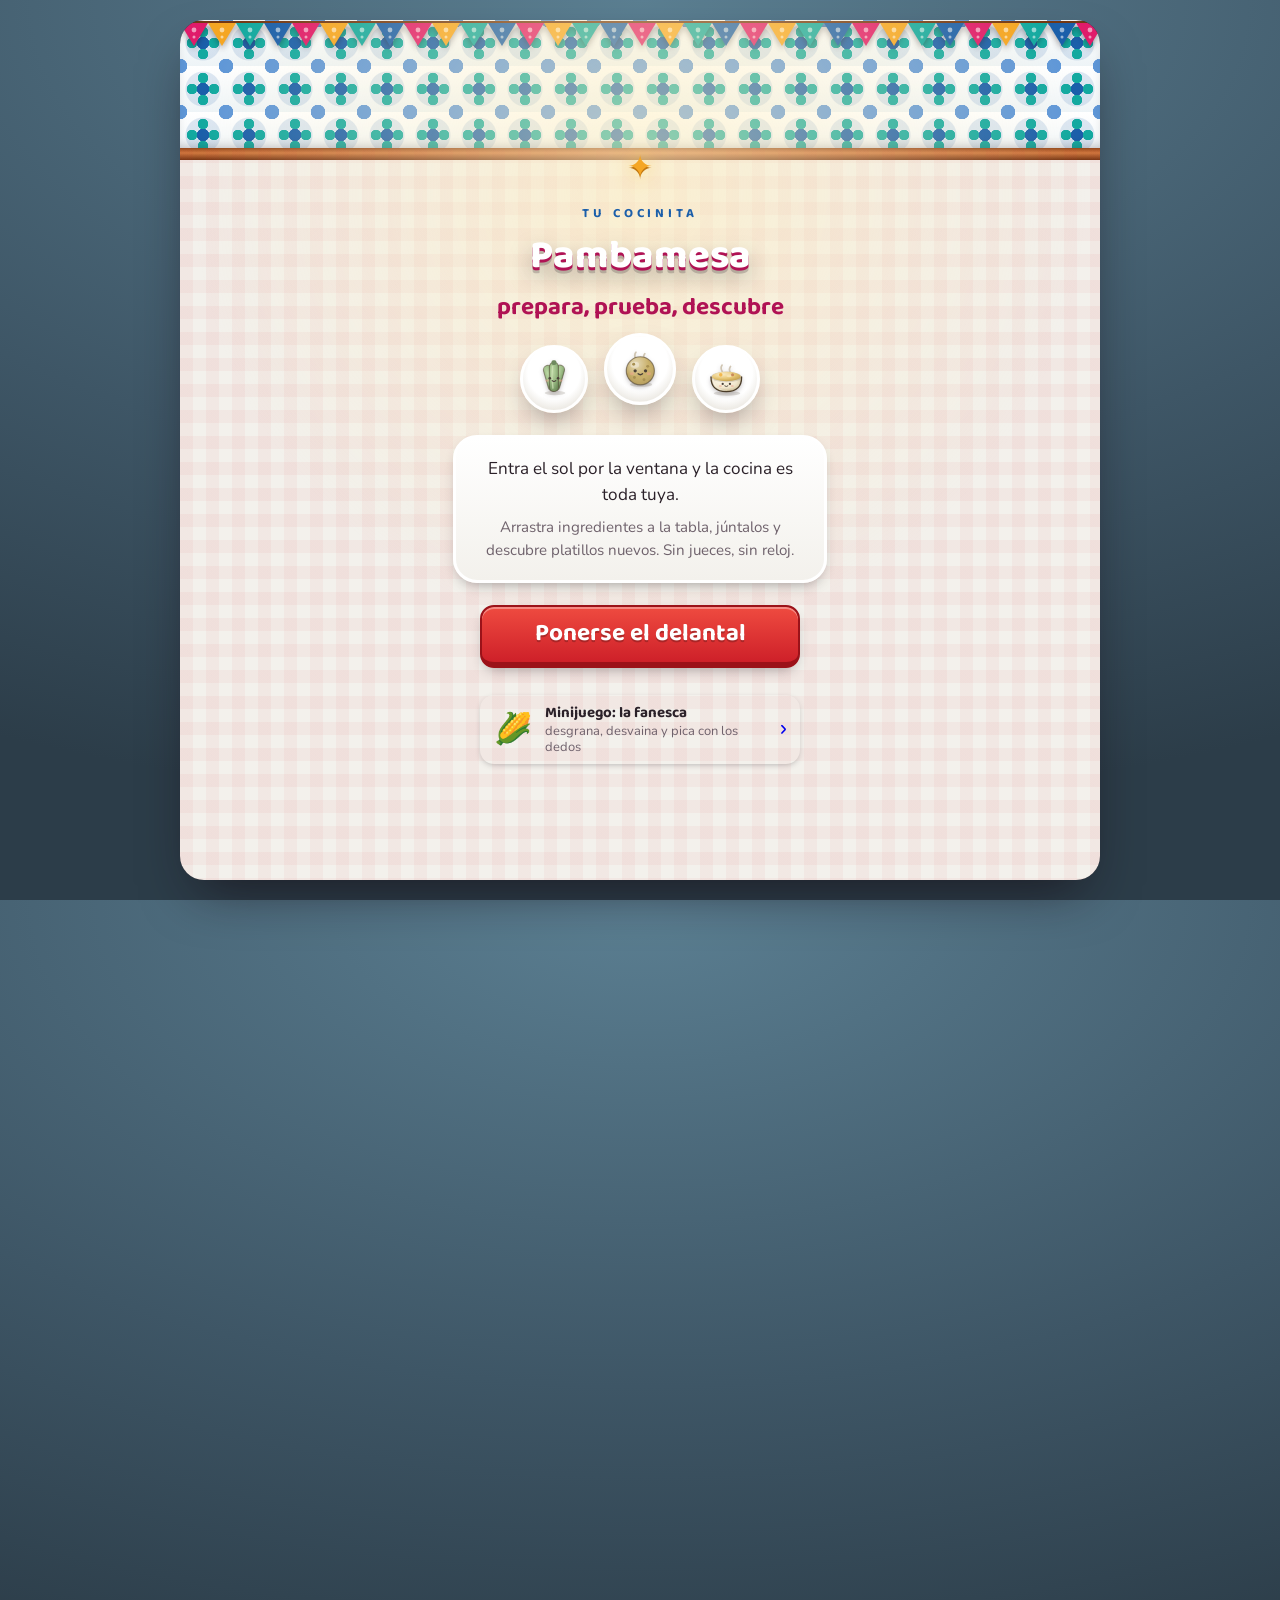
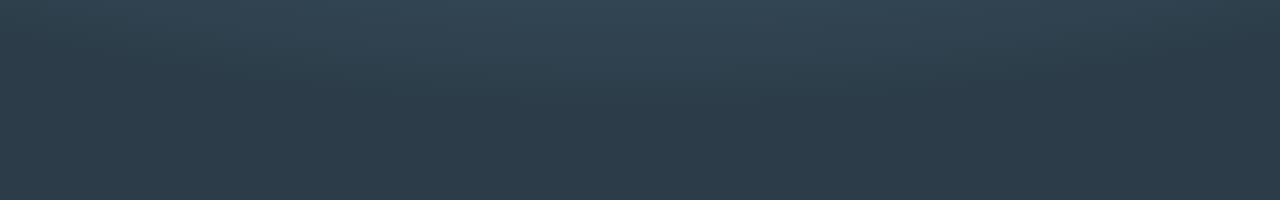
==== commit ef99aa23: "Traer main: la paleta del barrio y la cocina reescrita El minijuego nació sobre la paleta anterior (" ====
--- a/index.html
+++ b/index.html
@@ -29,13 +29,14 @@
   <header id="hud" class="hud hidden">
     <span class="pill hud-count progress-count"></span>
     <div class="meter"><span class="meter-fill progress-fill"></span></div>
-    <span class="pill pill--gold hud-sucres">
+    <span class="pill pill--maiz hud-sucres">
       <span class="icono-sucre" aria-hidden="true">S</span><span class="hud-sucres-count">0</span>
     </span>
   </header>
 
   <!-- ================= Portada ================= -->
-  <main id="screen-cover" class="screen active">
+  <main id="screen-cover" class="screen screen--portada active">
+    <span class="mundo-puesto" aria-hidden="true"></span>
     <div class="cover">
       <span class="cover-sun" aria-hidden="true"></span>
       <span class="cover-star" aria-hidden="true">✦</span>
@@ -63,37 +64,33 @@
     </div>
   </main>
 
-  <!-- ================= Cocina: el mesón ================= -->
-  <main id="screen-taller" class="screen">
+  <!-- ================= Cocina: el mesón (a pantalla completa) ================= -->
+  <main id="screen-taller" class="screen screen--cocina">
+    <!-- el mesón 3D ocupa toda la pantalla: es el fondo, no un cuadro -->
+    <div id="cocina3d" class="cocina3d hidden"></div>
+
+    <!-- capa de mandos, flotando sobre la escena -->
+    <div class="cocina-ui">
+      <div id="estacion-fichas" class="estacion-fichas"></div>
+      <span id="combo-indicador" class="pill pill--rosa combo-indicador hidden"></span>
+      <div id="mesa-etiquetas" class="mesa-etiquetas hidden"></div>
+      <div id="taller-action" class="taller-action"></div>
+    </div>
+
+    <!-- respaldo 2D para navegadores sin WebGL -->
     <div class="hoja hoja--cocina">
-      <div class="mesa-zona">
-        <span id="combo-indicador" class="pill pill--berry combo-indicador hidden"></span>
-        <!-- el mesón 3D; sin WebGL queda el fogón 2D de abajo -->
-        <div id="cocina3d" class="cocina3d hidden"></div>
-        <div id="fogon" class="fogon">
-          <button type="button" id="slot-a" class="carta-slot" aria-label="Primer ingrediente"></button>
-          <span class="fusion-plus" aria-hidden="true">+</span>
-          <button type="button" id="slot-b" class="carta-slot" aria-label="Segundo ingrediente"></button>
-        </div>
-        <div id="mesa-etiquetas" class="mesa-etiquetas hidden"></div>
-        <div id="taller-action" class="taller-action"></div>
-      </div>
-
+      <div id="fogon" class="fogon">
+        <button type="button" id="slot-a" class="carta-slot" aria-label="Primer ingrediente"></button>
+        <span class="fusion-plus" aria-hidden="true">+</span>
+        <button type="button" id="slot-b" class="carta-slot" aria-label="Segundo ingrediente"></button>
+      </div>
       <div id="en-preparacion" class="panel panel--sunken en-preparacion hidden"></div>
-
-      <div class="despensa-accesos">
-        <button type="button" id="acceso-canasta" class="btn btn--berry acceso-btn">
-          <span class="acceso-ic" aria-hidden="true">🧺</span>Ingredientes
-        </button>
-        <button type="button" id="acceso-utensilios" class="btn btn--berry acceso-btn">
-          <span class="acceso-ic" aria-hidden="true">🔪</span>Utensilios
-        </button>
-      </div>
     </div>
   </main>
 
   <!-- ================= Recetario ================= -->
-  <main id="screen-coleccion" class="screen">
+  <main id="screen-coleccion" class="screen screen--recetario">
+    <span class="mundo-puesto" aria-hidden="true"></span>
     <div class="hoja">
       <header class="hoja-head">
         <div class="sign">
@@ -106,7 +103,8 @@
   </main>
 
   <!-- ================= Despensa ================= -->
-  <main id="screen-feria" class="screen">
+  <main id="screen-feria" class="screen screen--despensa">
+    <span class="mundo-puesto" aria-hidden="true"></span>
     <div class="hoja">
       <header class="hoja-head">
         <div class="sign">
@@ -117,11 +115,29 @@
 
       <div class="scroll">
         <!-- La caja del mercado -->
-        <section class="panel panel--berry caja-box">
+        <section class="panel panel--rosa caja-box">
           <div class="caja-visual" aria-hidden="true"><span class="caja-sello">✦</span></div>
           <p class="caja-stash"><span class="sobre-count">0</span> caja(s) por abrir</p>
-          <button type="button" id="feria-abrir-btn" class="btn btn--gold btn--block">Abrir una caja</button>
+          <button type="button" id="feria-abrir-btn" class="btn btn--maiz btn--block">Abrir una caja</button>
           <p id="feria-timer" class="caja-timer"></p>
+        </section>
+
+        <!-- La canasta: lo que me llevo al mesón -->
+        <section class="seccion">
+          <p class="label">tu canasta <span id="canasta-cuenta" class="canasta-cuenta">0/8</span></p>
+          <div class="panel panel--canasta seccion-panel">
+            <p class="seccion-nota">Solo esto estará al alcance en el mesón. Toca para sacarlo.</p>
+            <div id="canasta-grid" class="chip-grid"></div>
+          </div>
+        </section>
+
+        <!-- Todo lo que tengo guardado -->
+        <section class="seccion">
+          <p class="label">en la despensa</p>
+          <div class="panel panel--repisa seccion-panel">
+            <p class="seccion-nota">Toca un ingrediente para llevarlo a la canasta.</p>
+            <div id="despensa-grid" class="chip-grid"></div>
+          </div>
         </section>
 
         <!-- El mercado -->
@@ -131,8 +147,8 @@
             <p class="seccion-nota">Cocinar te da sucres <span class="icono-sucre">S</span>. Cámbialos por lo que te falte.</p>
             <div id="mercado-semillas" class="mercado-grid"></div>
             <div class="seccion-acciones">
-              <button type="button" id="mercado-sobre-btn" class="btn btn--cream btn--sm">Caja · 20 <span class="icono-sucre">S</span></button>
-              <button type="button" id="pregon-btn" class="btn btn--cream btn--sm">📣 El pregón</button>
+              <button type="button" id="mercado-sobre-btn" class="btn btn--peltre btn--sm">Caja · 20 <span class="icono-sucre">S</span></button>
+              <button type="button" id="pregon-btn" class="btn btn--peltre btn--sm">📣 El pregón</button>
             </div>
             <p id="pregon-timer" class="seccion-nota"></p>
           </div>
@@ -161,7 +177,7 @@
   <div id="modal-reveal" class="modal reveal-modal" role="dialog" aria-modal="true">
     <div class="reveal-wrap">
       <div id="reveal-stage" class="reveal-stage">
-        <span id="reveal-restantes" class="pill pill--gold reveal-restantes hidden"></span>
+        <span id="reveal-restantes" class="pill pill--maiz reveal-restantes hidden"></span>
         <div id="reveal-stack-3" class="carta back reveal-stack-layer hidden" aria-hidden="true"><div class="carta-textura"></div></div>
         <div id="reveal-stack-2" class="carta back reveal-stack-layer hidden" aria-hidden="true"><div class="carta-textura"></div></div>
         <div id="reveal-flip" class="carta-flip">
@@ -186,7 +202,8 @@
       <p id="detalle-rareza" class="sheet-eyebrow"></p>
       <h3 id="detalle-nombre" class="sheet-title"></h3>
       <p id="detalle-lore" class="sheet-body"></p>
-      <button type="button" id="detalle-close" class="btn btn--cream btn--block">Cerrar</button>
+      <div id="detalle-paso" class="detalle-paso hidden"></div>
+      <button type="button" id="detalle-close" class="btn btn--peltre btn--block">Cerrar</button>
     </div>
   </div>
 
@@ -198,16 +215,7 @@
       </div>
       <p class="sheet-eyebrow">la cocina murmura…</p>
       <p id="pista-texto" class="pista-texto"></p>
-      <button type="button" id="pista-close" class="btn btn--cream btn--block">Cerrar</button>
-    </div>
-  </div>
-
-  <!-- Modal: despensa bajo pedido (solo modo 2D) -->
-  <div id="modal-despensa" class="modal" role="dialog" aria-modal="true">
-    <div class="sheet sheet--wide">
-      <h3 id="despensa-titulo" class="sheet-title"></h3>
-      <div id="despensa-grid" class="panel panel--sunken despensa-grid"></div>
-      <button type="button" id="despensa-close" class="btn btn--cream btn--block">Cerrar</button>
+      <button type="button" id="pista-close" class="btn btn--peltre btn--block">Cerrar</button>
     </div>
   </div>
 
@@ -218,7 +226,7 @@
       <p class="sheet-eyebrow">volviste a la cocina</p>
       <h3 class="sheet-title">Racha de <span id="racha-dias">1</span> día(s)</h3>
       <p id="racha-recompensa" class="racha-recompensa"></p>
-      <button type="button" id="racha-reclamar-btn" class="btn btn--gold btn--block">Reclamar</button>
+      <button type="button" id="racha-reclamar-btn" class="btn btn--maiz btn--block">Reclamar</button>
     </div>
   </div>
 
--- a/styles.css
+++ b/styles.css
@@ -32,23 +32,35 @@
   margin: 0 auto;
   height: 100vh; height: 100dvh;
   overflow: hidden;
-  /* pared: azulejo arriba, muro crema abajo — el mismo mundo en
-     todas las pantallas, para que la cocina 3D no se sienta aparte */
+  /* neutro a propósito: el fondo lo pone cada pantalla, para que la
+     cocina 3D no parezca un cuadro colgado sobre otra escena */
+  background: var(--pizarra-700);
+  box-shadow: var(--e-4);
+}
+
+/* --- el mundo del puesto: zócalo de talavera, repisa y cal ---
+   lo comparten las pantallas de papel (recetario, despensa, portada);
+   la cocina no lo lleva porque su fondo ES la escena 3D. */
+.mundo-puesto {
+  position: absolute; inset: 0; z-index: 0; pointer-events: none;
   background:
+    var(--patron-mantel),
     linear-gradient(180deg,
-      var(--tile-300) 0, var(--tile-300) 132px,
-      var(--tile-400) 132px, var(--tile-400) 140px,
-      var(--wood-300) 140px, var(--wood-400) 148px,
-      var(--cream-300) 148px, var(--cream-200) 100%);
-  box-shadow: var(--e-4);
-}
-/* juntas del azulejo */
-#stage::before {
-  content: ''; position: absolute; top: 0; left: 0; right: 0; height: 132px; z-index: 0;
-  background:
-    repeating-linear-gradient(90deg, rgba(255,255,255,.4) 0 2px, transparent 2px 46px),
-    repeating-linear-gradient(180deg, rgba(255,255,255,.4) 0 2px, transparent 2px 46px);
-  pointer-events: none;
+      transparent 0, transparent 128px,
+      var(--madera-500) 128px, var(--madera-300) 133px, var(--madera-600) 140px,
+      var(--peltre-200) 140px, var(--peltre-200) 100%);
+}
+.mundo-puesto::before {
+  content: ''; position: absolute; top: 0; left: 0; right: 0; height: 128px;
+  background: var(--patron-talavera);
+  background-size: var(--patron-talavera-size);
+  box-shadow: inset 0 -6px 12px -6px rgba(43,33,41,.35);
+}
+.mundo-puesto::after {
+  content: ''; position: absolute; top: 0; left: 0; right: 0; height: 30px;
+  background: var(--papel-picado) repeat-x top left;
+  background-size: 112px 30px;
+  filter: drop-shadow(0 3px 3px rgba(20,12,18,.35));
 }
 
 .screen { display: none; position: relative; z-index: var(--z-scene); height: 100%; }
@@ -88,22 +100,22 @@
 @keyframes sol-entra { from { opacity: 0; } to { opacity: 1; } }
 
 .cover-star {
-  font-size: var(--t-2xl); color: var(--gold-400);
-  text-shadow: 0 2px 0 var(--gold-600), 0 0 20px rgba(255,210,77,.85);
+  font-size: var(--t-2xl); color: var(--maiz-400);
+  text-shadow: 0 2px 0 var(--maiz-600), 0 0 20px rgba(255,210,77,.85);
   animation: estrella-late 5s ease-in-out infinite;
 }
 @keyframes estrella-late { 50% { transform: rotate(16deg) scale(1.14); } }
 
 .cover-over {
   font-family: var(--font-display); font-size: var(--t-xs); font-weight: 700;
-  letter-spacing: .3em; text-transform: uppercase; color: var(--tile-600);
+  letter-spacing: .3em; text-transform: uppercase; color: var(--talavera-500);
 }
 .cover-title {
   font-family: var(--font-display); font-size: var(--t-3xl); font-weight: 800; line-height: 1;
   color: #fff;
-  text-shadow: 0 3px 0 var(--berry-600), 0 6px 0 rgba(74,44,42,.22), 0 10px 22px rgba(74,44,42,.35);
-}
-.cover-sub { font-family: var(--font-display); font-size: var(--t-xl); font-weight: 700; color: var(--berry-600); }
+  text-shadow: 0 3px 0 var(--rosa-600), 0 6px 0 rgba(43,33,41,.22), 0 10px 22px rgba(43,33,41,.35);
+}
+.cover-sub { font-family: var(--font-display); font-size: var(--t-xl); font-weight: 700; color: var(--rosa-600); }
 
 .cover-peek { display: flex; justify-content: center; gap: var(--sp-4); margin: var(--sp-1) 0 var(--sp-2); }
 .cover-peek .plate {
@@ -150,14 +162,19 @@
 }
 
 .mesa-zona { position: relative; flex: 1; min-height: 0; display: flex; flex-direction: column; }
-.cocina3d {
-  position: relative; flex: 1; min-height: 280px;
-  border-radius: var(--r-xl); overflow: hidden;
-  border: var(--ring);
-  background: linear-gradient(180deg, var(--tile-300), var(--cream-300));
-  box-shadow: var(--e-3);
-}
+/* la escena ocupa TODO: es el fondo de la pantalla, no un cuadro */
+.cocina3d { position: absolute; inset: 0; z-index: 0; }
 .cocina3d canvas { display: block; width: 100% !important; height: 100% !important; touch-action: none; }
+
+/* los mandos flotan sobre la escena */
+.cocina-ui {
+  position: absolute; inset: 0; z-index: 2; pointer-events: none;
+  display: flex; flex-direction: column;
+  padding-top: calc(var(--hud-h) + var(--sp-1));
+  padding-bottom: calc(var(--nav-h) + env(safe-area-inset-bottom) + var(--sp-2));
+}
+.cocina-ui > * { pointer-events: auto; }
+.mesa3d .hoja--cocina { display: none; }
 
 /* flechas del cajón: se posicionan desde JS sobre la fila de casillas */
 .cajon-flecha {
@@ -165,9 +182,9 @@
   width: 2.3rem; height: 2.3rem;
   display: flex; align-items: center; justify-content: center;
   font-family: var(--font-display); font-size: var(--t-xl); font-weight: 800; line-height: 1;
-  color: var(--berry-700);
-  background: linear-gradient(180deg, var(--cream-100), var(--cream-200));
-  border: 2.5px solid var(--berry-600);
+  color: var(--rosa-700);
+  background: linear-gradient(180deg, var(--peltre-100), var(--peltre-200));
+  border: 2.5px solid var(--rosa-600);
   border-bottom-width: 4px;
   border-radius: 50%;
   box-shadow: var(--e-2);
@@ -179,25 +196,26 @@
 
 /* etiquetas de lo que está sobre la tabla */
 .mesa-etiquetas {
-  position: absolute; left: 0; right: 0; top: var(--sp-2);
   display: flex; justify-content: center; gap: var(--sp-2);
-  pointer-events: none; z-index: 4;
+  margin-top: var(--sp-2);
+  pointer-events: none;
 }
 .mesa-etiqueta { animation: etiqueta-pop var(--dur) var(--ease-pop) both; }
 @keyframes etiqueta-pop { from { opacity: 0; transform: translateY(-6px) scale(.9); } }
-.mesa-etiqueta.mess { background: linear-gradient(180deg, var(--wood-500), var(--wood-700)); color: var(--text-invert); border-color: var(--gold-400); }
+.mesa-etiqueta.mess { background: linear-gradient(180deg, var(--madera-500), var(--madera-700)); color: var(--text-invert); border-color: var(--maiz-400); }
 
 /* la pista flota sobre la escena: no gasta alto de pantalla */
 .taller-action {
-  position: absolute; left: var(--sp-3); right: var(--sp-3); bottom: var(--sp-3); z-index: 4;
+  margin-top: auto;
   display: flex; align-items: center; justify-content: center; gap: var(--sp-2); flex-wrap: wrap;
+  padding: 0 var(--sp-3);
   pointer-events: none;
 }
 .taller-action > .btn { pointer-events: auto; }
 .taller-hint {
   font-family: var(--font-display); font-size: var(--t-sm); font-weight: 600; text-align: center;
   color: var(--text-invert);
-  background: rgba(74,44,42,.75);
+  background: rgba(43,33,41,.75);
   border: 2px solid rgba(255,255,255,.35);
   border-radius: var(--r-pill); padding: .2rem .9rem;
   box-shadow: var(--e-1);
@@ -208,7 +226,7 @@
   position: relative;
   display: flex; align-items: center; justify-content: center; gap: var(--sp-3);
   padding: var(--sp-6) var(--sp-3);
-  background: linear-gradient(180deg, var(--wood-400), var(--wood-500));
+  background: linear-gradient(180deg, var(--madera-400), var(--madera-500));
   border: var(--ring); border-radius: var(--r-xl);
   box-shadow: var(--e-3);
 }
@@ -233,9 +251,9 @@
 .ing-icono { width: 4.8rem; }
 .ing-sombra {
   display: block; width: 58%; height: 10px; margin-top: -.3rem; border-radius: 50%;
-  background: radial-gradient(50% 100% at 50% 50%, rgba(74,44,42,.45), transparent 75%);
-}
-.ing-nombre { font-family: var(--font-display); font-weight: 700; font-size: var(--t-sm); color: var(--text-invert); background: rgba(74,44,42,.7); border-radius: var(--r-pill); padding: 0 .6rem; }
+  background: radial-gradient(50% 100% at 50% 50%, rgba(43,33,41,.45), transparent 75%);
+}
+.ing-nombre { font-family: var(--font-display); font-weight: 700; font-size: var(--t-sm); color: var(--text-invert); background: rgba(43,33,41,.7); border-radius: var(--r-pill); padding: 0 .6rem; }
 
 /* accesos a la despensa (solo modo 2D) */
 .despensa-accesos { display: flex; gap: var(--sp-3); }
@@ -245,8 +263,12 @@
 /* con el mesón 3D el cajón vive dentro de la escena */
 .mesa3d .despensa-accesos, .mesa3d #en-preparacion { display: none !important; }
 
+/* el combo es un aviso, no un botón: va en el flujo y nunca intercepta
+   el toque de las fichas de estación que tiene debajo */
 .combo-indicador {
-  position: absolute; top: calc(var(--sp-2) * -1); right: var(--sp-4); z-index: 6;
+  align-self: flex-end;
+  margin: var(--sp-1) var(--sp-3) 0 0;
+  pointer-events: none;
   animation: combo-pop var(--dur) var(--ease-pop) both;
 }
 @keyframes combo-pop { from { transform: scale(.5); opacity: 0; } }
@@ -258,7 +280,7 @@
 .en-preparacion { padding: var(--sp-3); }
 .en-preparacion-label {
   display: block; font-family: var(--font-display); font-size: var(--t-2xs); font-weight: 700;
-  letter-spacing: var(--track-caps); text-transform: uppercase; color: var(--leaf-600);
+  letter-spacing: var(--track-caps); text-transform: uppercase; color: var(--nopal-600);
   margin-bottom: var(--sp-2);
 }
 .en-preparacion-row, .mercado-grid {
@@ -272,7 +294,7 @@
   position: relative; flex-shrink: 0;
   display: flex; flex-direction: column; align-items: center; gap: var(--sp-1);
   width: 72px; padding: var(--sp-2) var(--sp-1);
-  background: linear-gradient(180deg, var(--cream-100), var(--cream-200));
+  background: linear-gradient(180deg, var(--peltre-100), var(--peltre-200));
   border: 2px solid var(--hairline);
   border-bottom: 4px solid var(--chip-edge);
   border-radius: var(--r-md);
@@ -287,9 +309,9 @@
 .mini-icon {
   display: flex; align-items: center; justify-content: center;
   width: 2.5rem; aspect-ratio: 1; padding: .22rem;
-  background: radial-gradient(circle at 50% 40%, #fff 0%, #fff 52%, var(--cream-400) 88%);
+  background: radial-gradient(circle at 50% 40%, #fff 0%, #fff 52%, var(--peltre-400) 88%);
   border-radius: 50%;
-  box-shadow: inset 0 0 0 2px rgba(74,44,42,.05);
+  box-shadow: inset 0 0 0 2px rgba(43,33,41,.05);
 }
 .mini-icon > svg { width: 100%; height: auto; aspect-ratio: 1; }
 .mini-name { font-family: var(--font-display); font-size: var(--t-2xs); font-weight: 700; line-height: 1.1; color: var(--text); text-align: center; }
@@ -298,14 +320,14 @@
   display: inline-flex; align-items: center; justify-content: center;
   min-width: 1.35rem; height: 1.35rem; padding: 0 .28rem;
   font-family: var(--font-display); font-size: var(--t-2xs); font-weight: 800; line-height: 1; color: #fff;
-  background: linear-gradient(180deg, var(--tomato-500), var(--tomato-600));
-  border: 2px solid var(--cream-100); border-radius: var(--r-pill);
+  background: linear-gradient(180deg, var(--chile-500), var(--chile-600));
+  border: 2px solid var(--peltre-100); border-radius: var(--r-pill);
   box-shadow: var(--e-1);
 }
-.mini-durab { font-size: .55rem; letter-spacing: .04em; color: var(--steel-600); line-height: 1; }
+.mini-durab { font-size: .55rem; letter-spacing: .04em; color: var(--metal-600); line-height: 1; }
 .mini-costo {
-  font-family: var(--font-display); font-size: var(--t-2xs); font-weight: 800; color: var(--gold-800);
-  background: linear-gradient(180deg, var(--gold-300), var(--gold-400));
+  font-family: var(--font-display); font-size: var(--t-2xs); font-weight: 800; color: var(--maiz-800);
+  background: linear-gradient(180deg, var(--maiz-300), var(--maiz-400));
   border-radius: var(--r-pill); padding: 0 .4rem;
 }
 
@@ -318,7 +340,7 @@
   position: relative; overflow: hidden;
   width: clamp(102px, 29vw, 130px); aspect-ratio: 5 / 7;
   display: flex; flex-direction: column;
-  background: linear-gradient(180deg, var(--cream-100) 0%, var(--cream-200) 100%);
+  background: linear-gradient(180deg, var(--peltre-100) 0%, var(--peltre-200) 100%);
   border: 3px solid var(--carta-edge);
   border-radius: var(--r-md);
   box-shadow: var(--e-2);
@@ -332,7 +354,7 @@
   padding: 11%;
   background: radial-gradient(66% 66% at 50% 46%, #fff 0%, #fff 54%, rgba(236,217,180,.5) 74%, transparent 80%);
 }
-.carta-art svg, .carta-art > span { width: 100%; height: 100%; filter: drop-shadow(0 3px 3px rgba(74,44,42,.22)); }
+.carta-art svg, .carta-art > span { width: 100%; height: 100%; filter: drop-shadow(0 3px 3px rgba(43,33,41,.22)); }
 .carta-plate { flex-shrink: 0; text-align: center; padding: var(--sp-1) var(--sp-1) .35rem; border-top: 2px dashed var(--hairline); }
 .carta-nombre { display: block; font-family: var(--font-display); font-size: var(--t-sm); font-weight: 700; line-height: var(--lead-tight); color: var(--text); }
 .carta-rareza { display: block; font-size: .55rem; font-weight: 800; letter-spacing: var(--track-caps); text-transform: uppercase; color: var(--carta-edge); margin-top: .1rem; }
@@ -351,7 +373,7 @@
 
 /* el reverso: plato tapado, rayas de caramelo */
 .carta.back {
-  background: repeating-linear-gradient(45deg, var(--berry-400) 0 12px, var(--berry-500) 12px 24px);
+  background: repeating-linear-gradient(45deg, var(--rosa-400) 0 12px, var(--rosa-500) 12px 24px);
 }
 .carta.back.rarity-semilla  { --carta-edge: var(--rarity-semilla); }
 .carta.back.rarity-hallazgo { --carta-edge: var(--rarity-hallazgo); }
@@ -359,17 +381,17 @@
 .carta-textura { position: absolute; inset: 0; }
 .carta-textura::after {
   content: '✦'; position: absolute; left: 50%; bottom: 9%; transform: translateX(-50%);
-  font-size: var(--t-lg); color: var(--gold-300); text-shadow: 0 1px 2px rgba(0,0,0,.3);
+  font-size: var(--t-lg); color: var(--maiz-300); text-shadow: 0 1px 2px rgba(0,0,0,.3);
 }
 .carta-interrogante {
   position: absolute; inset: 0; display: grid; place-items: center;
   font-family: var(--font-display); font-weight: 800; font-size: 2.6rem; color: #fff;
-  text-shadow: 0 3px 0 var(--berry-700), 0 6px 10px rgba(0,0,0,.25);
+  text-shadow: 0 3px 0 var(--rosa-700), 0 6px 10px rgba(0,0,0,.25);
 }
 .carta-cant {
   position: absolute; top: var(--sp-1); right: var(--sp-1); z-index: 2;
   font-family: var(--font-display); font-size: var(--t-2xs); font-weight: 800; color: #fff;
-  background: rgba(74,44,42,.8); border: 2px solid var(--cream-100);
+  background: rgba(43,33,41,.8); border: 2px solid var(--peltre-100);
   border-radius: var(--r-pill); padding: 0 .38rem;
 }
 
@@ -379,12 +401,12 @@
 
 .region-seccion { margin-bottom: var(--sp-6); }
 .region-head {
-  --region-acento: var(--gold-400);
+  --region-acento: var(--maiz-400);
   position: relative;
   display: flex; align-items: center; gap: var(--sp-3);
   padding: var(--sp-2) var(--sp-3);
   margin-bottom: var(--sp-3);
-  background: linear-gradient(180deg, var(--cream-100), var(--cream-200));
+  background: linear-gradient(180deg, var(--peltre-100), var(--peltre-200));
   border: 2px solid var(--hairline);
   border-left: 7px solid var(--region-acento);
   border-radius: var(--r-md);
@@ -397,14 +419,14 @@
 .region-progress {
   margin-left: auto; flex-shrink: 0;
   font-family: var(--font-display); font-size: var(--t-xs); font-weight: 800; color: #fff;
-  background: var(--region-acento); border: 2px solid var(--cream-100);
+  background: var(--region-acento); border: 2px solid var(--peltre-100);
   border-radius: var(--r-pill); padding: .1rem .55rem;
   box-shadow: var(--e-1);
 }
 .region-locked {
   display: block; font-size: var(--t-sm); color: var(--text-muted); text-align: center;
   padding: var(--sp-4) var(--sp-3);
-  background: rgba(74,44,42,.06);
+  background: rgba(43,33,41,.06);
   border: 2px dashed var(--hairline);
   border-radius: var(--r-md);
 }
@@ -424,7 +446,7 @@
 .caja-visual {
   width: 92px; aspect-ratio: 5 / 7;
   display: grid; place-items: center;
-  background: linear-gradient(160deg, var(--wood-200), var(--wood-400) 60%, var(--wood-500));
+  background: linear-gradient(160deg, var(--madera-200), var(--madera-400) 60%, var(--madera-500));
   border: var(--ring); border-radius: var(--r-md);
   box-shadow: var(--gloss), var(--e-3);
   animation: caja-flota 3.2s ease-in-out infinite;
@@ -432,13 +454,13 @@
 @keyframes caja-flota { 50% { transform: translateY(-5px) rotate(-2deg); } }
 .caja-sello {
   width: 40px; height: 40px; display: grid; place-items: center;
-  font-size: var(--t-lg); color: var(--gold-800);
-  background: conic-gradient(from 210deg, var(--gold-300), var(--gold-600), var(--gold-300));
+  font-size: var(--t-lg); color: var(--maiz-800);
+  background: conic-gradient(from 210deg, var(--maiz-300), var(--maiz-600), var(--maiz-300));
   border-radius: 50%;
   box-shadow: var(--e-2);
 }
 .caja-stash { font-family: var(--font-display); font-size: var(--t-md); font-weight: 700; }
-.sobre-count { font-size: var(--t-xl); font-weight: 800; color: var(--gold-300); }
+.sobre-count { font-size: var(--t-xl); font-weight: 800; color: var(--maiz-300); }
 .caja-timer { font-size: var(--t-xs); opacity: .9; text-align: center; }
 
 .seccion { margin-bottom: var(--sp-5); }
@@ -467,7 +489,7 @@
 .pista-carta { width: 108px; pointer-events: none; }
 .pista-texto { font-family: var(--font-display); font-size: var(--t-lg); font-weight: 600; line-height: 1.35; color: var(--text); }
 .racha-ic { font-size: var(--t-3xl); }
-.racha-recompensa { font-family: var(--font-display); font-size: var(--t-2xl); font-weight: 800; color: var(--gold-600); }
+.racha-recompensa { font-family: var(--font-display); font-size: var(--t-2xl); font-weight: 800; color: var(--maiz-600); }
 
 /* --- Revelación de carta --- */
 .reveal-wrap { display: flex; flex-direction: column; align-items: center; gap: var(--sp-3); max-width: 320px; width: 100%; }
@@ -497,7 +519,7 @@
   filter: blur(3px); opacity: .5; transition: opacity var(--dur) var(--ease-out);
 }
 .reveal-stage:has(.carta-flip.is-front)::after { opacity: .9; }
-.reveal-hint { font-family: var(--font-display); font-size: var(--t-md); font-weight: 600; color: var(--gold-300); text-align: center; animation: hint-bob 1.6s ease-in-out infinite; }
+.reveal-hint { font-family: var(--font-display); font-size: var(--t-md); font-weight: 600; color: var(--maiz-300); text-align: center; animation: hint-bob 1.6s ease-in-out infinite; }
 @keyframes hint-bob { 50% { transform: translateY(-5px); } }
 .reveal-banner {
   min-height: 2rem;
@@ -507,7 +529,7 @@
   transition: opacity var(--dur) var(--ease-out), transform var(--dur) var(--ease-out);
 }
 .reveal-banner.visible { opacity: 1; transform: none; }
-.reveal-banner.is-new { color: var(--gold-300); }
+.reveal-banner.is-new { color: var(--maiz-300); }
 .carta-face-front .carta.rarity-receta { box-shadow: 0 0 50px -6px rgba(255,210,77,.85), var(--e-3); }
 
 .reveal-burst { position: fixed; z-index: 119; pointer-events: none; }
@@ -520,8 +542,8 @@
   top: calc(env(safe-area-inset-top) + var(--sp-2)); z-index: var(--z-banner);
   width: min(360px, calc(100% - var(--sp-6)));
   display: flex; align-items: center; gap: var(--sp-3);
-  background: linear-gradient(180deg, var(--cream-100), var(--cream-200));
-  border: var(--ring); border-left: 6px solid var(--tomato-500);
+  background: linear-gradient(180deg, var(--peltre-100), var(--peltre-200));
+  border: var(--ring); border-left: 6px solid var(--chile-500);
   border-radius: var(--r-lg);
   box-shadow: var(--e-4);
   padding: var(--sp-3);
@@ -532,8 +554,8 @@
 .banner.visible { opacity: 1; transform: translateX(-50%) translateY(0); }
 .banner-ic {
   flex-shrink: 0; width: 2.2rem; height: 2.2rem; display: grid; place-items: center;
-  font-size: var(--t-lg); color: var(--gold-800);
-  background: conic-gradient(from 210deg, var(--gold-300), var(--gold-600), var(--gold-300));
+  font-size: var(--t-lg); color: var(--maiz-800);
+  background: conic-gradient(from 210deg, var(--maiz-300), var(--maiz-600), var(--maiz-300));
   border-radius: 50%; box-shadow: var(--e-1);
 }
 
@@ -563,8 +585,201 @@
   .album-grid { grid-template-columns: repeat(5, 1fr); }
 }
 
-:focus-visible { outline: 3px solid var(--gold-400); outline-offset: 2px; border-radius: var(--r-sm); }
+:focus-visible { outline: 3px solid var(--maiz-400); outline-offset: 2px; border-radius: var(--r-sm); }
 button:focus:not(:focus-visible) { outline: none; }
 @media (prefers-reduced-motion: reduce) {
   *, *::before, *::after { animation-duration: .01s !important; transition-duration: .01s !important; }
 }
+
+/* ============================================================
+   COCINA — la fila de estaciones (nivel 1)
+   ============================================================ */
+
+.estacion-fichas {
+  flex-shrink: 0;
+  display: flex; gap: .35rem; justify-content: center;
+  overflow-x: auto; padding: 0 var(--sp-2) var(--sp-1);
+  scroll-snap-type: x proximity;
+}
+.estacion-fichas > * { scroll-snap-align: center; }
+.estacion-fichas::-webkit-scrollbar { height: 0; }
+.estacion-ficha {
+  flex-shrink: 0;
+  display: flex; flex-direction: column; align-items: center; gap: .1rem;
+  width: 54px; padding: .3rem .2rem .28rem;
+  background: linear-gradient(180deg, var(--peltre-100), var(--peltre-200));
+  border: 2px solid var(--hairline);
+  border-bottom: 4px solid var(--madera-400);
+  border-radius: var(--r-md);
+  box-shadow: var(--e-1);
+  transition: transform var(--dur-fast) var(--ease-out), border-color var(--dur) var(--ease-out);
+}
+.estacion-ficha:active { transform: scale(.94); }
+.estacion-ficha.activa {
+  border-color: var(--maiz-400);
+  border-bottom-color: var(--maiz-600);
+  background: linear-gradient(180deg, #fff8e2, var(--maiz-300));
+  box-shadow: var(--e-2), 0 0 0 3px rgba(255,201,60,.35);
+}
+.estacion-ic {
+  display: flex; align-items: center; justify-content: center;
+  width: 1.65rem; aspect-ratio: 1;
+}
+.estacion-ic > svg { width: 100%; height: auto; aspect-ratio: 1; }
+.estacion-txt { font-family: var(--font-display); font-size: var(--t-2xs); font-weight: 700; color: var(--text); }
+
+/* flechas de paginación de cada nivel del mesón */
+.nivel-flecha {
+  position: absolute; z-index: 5; transform: translateY(-50%);
+  width: 2rem; height: 2rem;
+  display: flex; align-items: center; justify-content: center;
+  font-family: var(--font-display); font-size: var(--t-lg); font-weight: 800; line-height: 1;
+  color: var(--madera-600);
+  background: linear-gradient(180deg, var(--peltre-100), var(--peltre-200));
+  border: 2px solid var(--madera-500);
+  border-bottom-width: 3px;
+  border-radius: 50%;
+  box-shadow: var(--e-2);
+}
+.nivel-flecha:active { transform: translateY(-50%) scale(.9); }
+.nivel-flecha.prev { left: var(--sp-2); }
+.nivel-flecha.next { right: var(--sp-2); }
+
+/* ============================================================
+   DESPENSA — canasta y estantería
+   ============================================================ */
+
+.chip-grid { display: flex; flex-wrap: wrap; gap: var(--sp-2); justify-content: center; }
+.canasta-cuenta {
+  font-family: var(--font-display); font-size: var(--t-2xs); font-weight: 800;
+  color: var(--maiz-800); background: linear-gradient(180deg, var(--maiz-300), var(--maiz-400));
+  border-radius: var(--r-pill); padding: 0 .45rem; letter-spacing: 0;
+}
+/* el chip que ya está en la canasta se marca con una palomita */
+.carta-mini.activo {
+  border-color: var(--nopal-500);
+  border-bottom-color: var(--nopal-600);
+  background: linear-gradient(180deg, #f4fbee, #e4f4d8);
+}
+.carta-mini.activo::after {
+  content: '✓'; position: absolute; top: -.4rem; left: -.35rem;
+  width: 1.25rem; height: 1.25rem;
+  display: flex; align-items: center; justify-content: center;
+  font-family: var(--font-display); font-size: var(--t-2xs); font-weight: 800; color: #fff;
+  background: linear-gradient(180deg, var(--nopal-400), var(--nopal-600));
+  border: 2px solid var(--peltre-100); border-radius: 50%;
+  box-shadow: var(--e-1);
+}
+
+/* ============================================================
+   RECETARIO — subtítulos de sección
+   ============================================================ */
+
+.sub-label {
+  font-family: var(--font-display); font-size: var(--t-2xs); font-weight: 700;
+  letter-spacing: var(--track-caps); text-transform: uppercase;
+  color: var(--text-muted);
+  margin: var(--sp-3) 0 var(--sp-2) var(--sp-1);
+}
+.album-grid--sm { grid-template-columns: repeat(4, 1fr); gap: var(--sp-2); }
+.album-grid--sm .carta-nombre { font-size: var(--t-2xs); }
+.album-grid--sm .carta-rareza { display: none; }
+
+/* cómo se hace, en el detalle de una carta */
+.detalle-paso {
+  display: flex; align-items: center; justify-content: center; gap: var(--sp-2);
+  flex-wrap: wrap; width: 100%;
+  padding: var(--sp-2); margin-top: var(--sp-1);
+  background: rgba(43,33,41,.05);
+  border: 2px dashed var(--hairline);
+  border-radius: var(--r-md);
+}
+.paso-item { font-family: var(--font-display); font-size: var(--t-sm); font-weight: 700; color: var(--text); }
+.paso-mas { font-family: var(--font-display); font-size: var(--t-lg); font-weight: 800; color: var(--accent); }
+
+@media (min-width: 768px) {
+  .album-grid--sm { grid-template-columns: repeat(6, 1fr); }
+}
+
+/* ============================================================
+   IDENTIDAD PROPIA DE CADA PANTALLA
+   ============================================================ */
+
+/* --- LA DESPENSA: una alacena de verdad --- */
+.seccion-panel .chip-grid { justify-content: flex-start; }
+.despensa-estante {
+  display: flex; flex-wrap: wrap; gap: var(--sp-2);
+  padding: var(--sp-3) var(--sp-3) var(--sp-2);
+}
+.despensa-estante .carta-mini {
+  background: linear-gradient(180deg, var(--peltre-100), var(--peltre-200));
+}
+/* la canasta se distingue del estante: mimbre, no tabla */
+.panel--canasta {
+  --panel-face: var(--madera-300);
+  --panel-face-2: var(--madera-500);
+  color: var(--text-invert);
+  background-image:
+    repeating-linear-gradient(90deg, rgba(0,0,0,.09) 0 6px, transparent 6px 14px),
+    repeating-linear-gradient(180deg, rgba(255,255,255,.14) 0 5px, transparent 5px 13px);
+}
+.panel--canasta .seccion-nota { color: rgba(255,246,238,.9); }
+
+/* --- EL RECETARIO: páginas de libreta de cocina --- */
+.region-seccion { margin-bottom: var(--sp-6); }
+.region-head {
+  background: linear-gradient(180deg, var(--pizarra-500), var(--pizarra-700));
+  border: 3px solid var(--madera-500);
+  border-left-width: 7px;
+  border-left-color: var(--region-acento, var(--maiz-400));
+  color: var(--text-invert);
+}
+.region-head h3 { color: #fff; }
+.region-tagline { color: var(--maiz-300); }
+.region-progress { border-color: var(--pizarra-700); }
+/* el subtítulo lleva su línea de puntos, como una carta de menú */
+.sub-label {
+  display: flex; align-items: center; gap: var(--sp-2);
+  margin: var(--sp-3) 0 var(--sp-2);
+}
+.sub-label::after {
+  content: ''; flex: 1; height: 0;
+  border-bottom: 2px dotted var(--hairline);
+}
+
+/* ============================================================
+   UN FONDO PROPIO POR PANTALLA
+   Cada pantalla trae el suyo, así nunca se ve "una escena sobre
+   otra escena": en la Cocina el fondo ES el mesón 3D.
+   ============================================================ */
+
+.screen > .hoja, .screen > .cover { position: relative; z-index: 1; }
+
+/* el recetario es papel: la pared de cal se tiñe de libreta */
+.screen--recetario .mundo-puesto {
+  background:
+    repeating-linear-gradient(180deg, transparent 0 29px, rgba(27,95,170,.07) 29px 30px),
+    linear-gradient(180deg,
+      transparent 0, transparent 128px,
+      var(--madera-500) 128px, var(--madera-300) 133px, var(--madera-600) 140px,
+      #fffdf7 140px, var(--peltre-200) 100%);
+}
+/* la despensa es alacena: tablones de madera bajo la repisa */
+.screen--despensa .mundo-puesto {
+  background:
+    repeating-linear-gradient(180deg, rgba(114,55,19,.16) 0 2px, transparent 2px 54px),
+    linear-gradient(180deg,
+      transparent 0, transparent 128px,
+      var(--madera-600) 128px, var(--madera-300) 133px, var(--madera-600) 140px,
+      var(--madera-200) 140px, var(--madera-300) 100%);
+}
+.screen--despensa .seccion-nota { color: var(--madera-700); }
+.screen--despensa .sign { border-color: var(--madera-600); }
+
+/* el HUD se apoya en un velo suave para leerse sobre la escena 3D */
+.hud::before {
+  content: ''; position: absolute; inset: 0; z-index: -1;
+  background: linear-gradient(180deg, rgba(20,12,18,.5), transparent);
+  opacity: 0; transition: opacity var(--dur) var(--ease-out);
+}
+.mesa3d.en-cocina .hud::before { opacity: 1; }
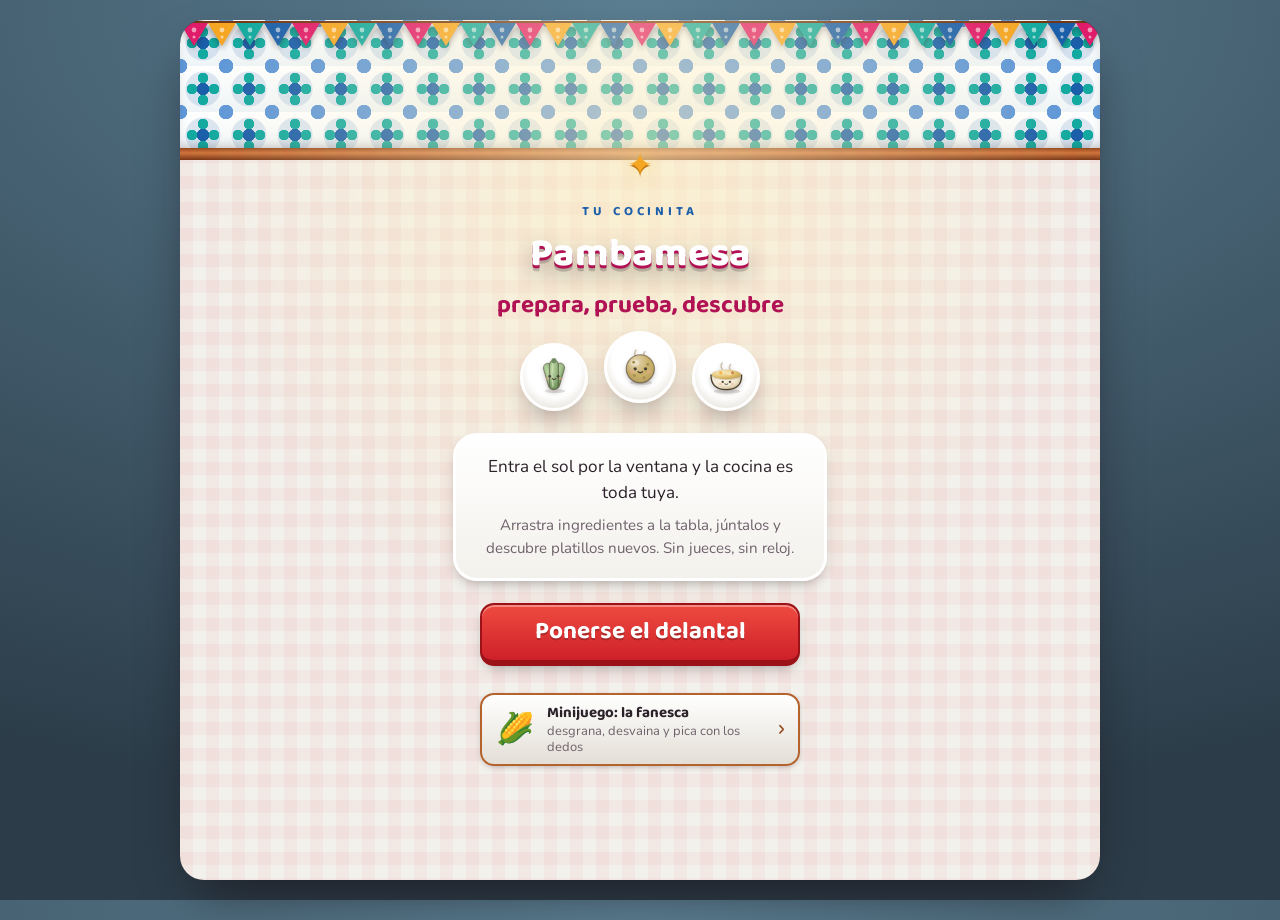
==== commit 8a1038d7: "Integrar con la paleta del barrio: el merge limpio que rompía en silencio Main cambió la paleta ente" ====
--- a/index.html
+++ b/index.html
@@ -9,7 +9,7 @@
   <meta name="apple-mobile-web-app-capable" content="yes">
   <meta name="apple-mobile-web-app-status-bar-style" content="black-translucent">
   <meta name="apple-mobile-web-app-title" content="Pambamesa">
-  <meta name="theme-color" content="#9cdae4">
+  <meta name="theme-color" content="#1b5faa">
   <link rel="manifest" href="manifest.json">
   <link rel="apple-touch-icon" href="icon.svg">
   <link rel="icon" type="image/svg+xml" href="icon.svg">
--- a/styles.css
+++ b/styles.css
@@ -21,6 +21,11 @@
 
 button { font: inherit; color: inherit; cursor: pointer; background: none; border: none; -webkit-tap-highlight-color: transparent; }
 svg { display: block; width: 100%; height: 100%; }
+/* icons.js inyecta su bloque de <defs> como un <svg width="0" height="0">.
+   La regla de arriba le ganaba a esos atributos y lo estiraba a pantalla
+   completa: invisible, pero dejaba el documento del doble de alto y un
+   scroll fantasma que en móvil se siente como que la página "rebota". */
+svg[width="0"] { width: 0; height: 0; }
 
 /* ============================================================
    EL MUNDO — el marco donde vive el juego
@@ -134,8 +139,8 @@
   width: 100%; max-width: 320px; margin-top: var(--sp-3);
   padding: var(--sp-2) var(--sp-3);
   text-align: left; text-decoration: none;
-  background: linear-gradient(180deg, var(--cream-100), var(--cream-300));
-  border: 2.5px solid var(--wood-400);
+  background: linear-gradient(180deg, var(--peltre-100), var(--peltre-300));
+  border: 2.5px solid var(--madera-400);
   border-radius: var(--r-md);
   box-shadow: var(--e-1);
   transition: transform var(--dur-fast) var(--ease-out);
@@ -149,7 +154,7 @@
   display: block; font-family: var(--font-display); font-size: var(--t-sm);
   color: var(--text);
 }
-.cover-mini-flecha { font-family: var(--font-display); font-size: var(--t-xl); color: var(--wood-500); }
+.cover-mini-flecha { font-family: var(--font-display); font-size: var(--t-xl); color: var(--madera-500); }
 
 /* ============================================================
    COCINA — el mesón
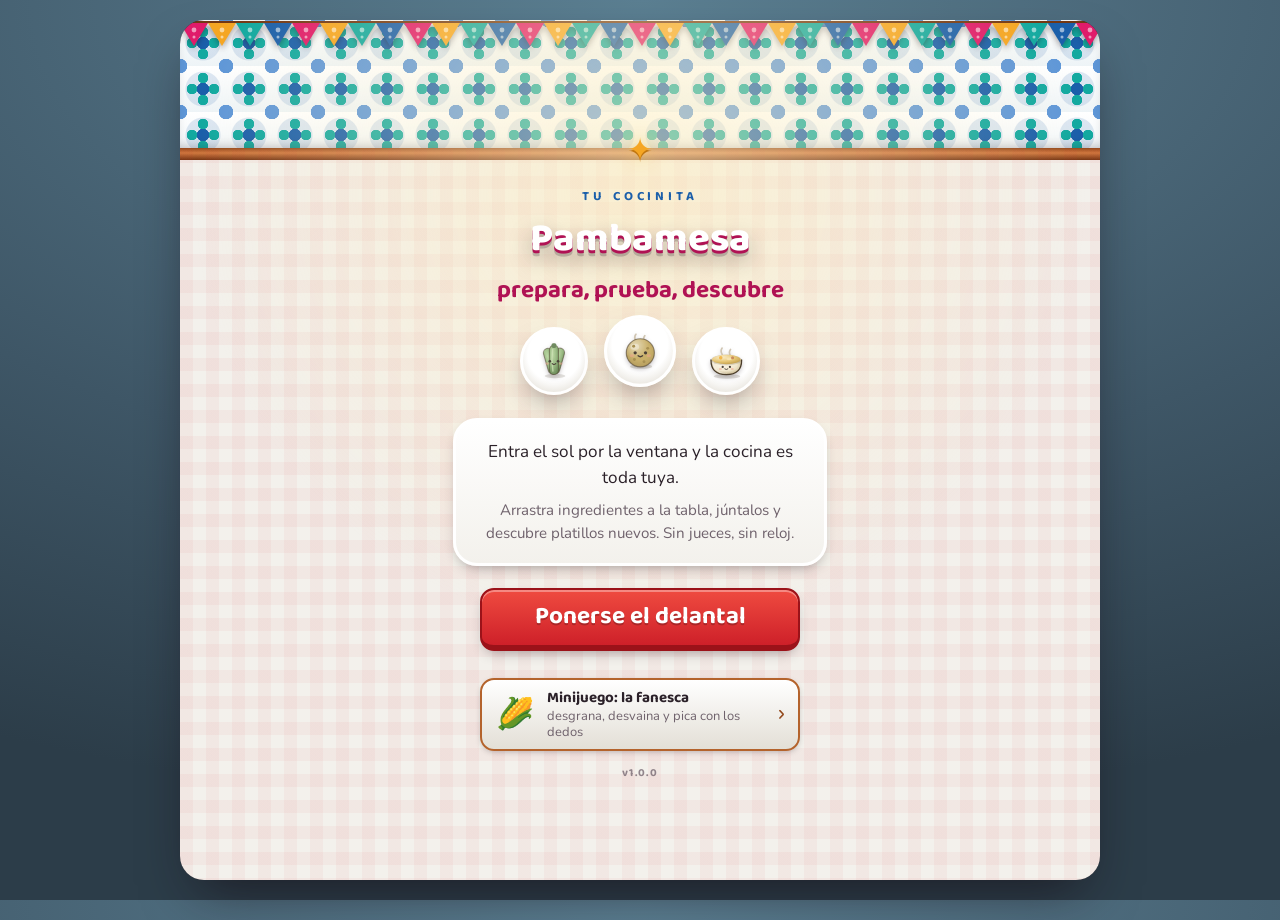
==== commit c5d053e1: "Nuevo icono de PWA + app instalable offline con nota de versiones - icon.svg rediseñado: azul talave" ====
--- a/index.html
+++ b/index.html
@@ -11,7 +11,7 @@
   <meta name="apple-mobile-web-app-title" content="Pambamesa">
   <meta name="theme-color" content="#1b5faa">
   <link rel="manifest" href="manifest.json">
-  <link rel="apple-touch-icon" href="icon.svg">
+  <link rel="apple-touch-icon" href="icon-180.png">
   <link rel="icon" type="image/svg+xml" href="icon.svg">
   <link rel="preconnect" href="https://fonts.googleapis.com">
   <link rel="preconnect" href="https://fonts.gstatic.com" crossorigin>
@@ -61,6 +61,7 @@
         </span>
         <span class="cover-mini-flecha" aria-hidden="true">›</span>
       </a>
+      <p class="version-tag" data-version></p>
     </div>
   </main>
 
@@ -234,9 +235,11 @@
   <div id="toast" class="toast" role="status" aria-live="polite"></div>
 
 </div>
+  <script src="version.js"></script>
   <script src="icons.js"></script>
   <script src="recetario.js"></script>
   <script type="module" src="escena3d.js"></script>
   <script src="app.js"></script>
+  <script src="actualizador.js" data-sw="sw.js"></script>
 </body>
 </html>
--- a/design-system.css
+++ b/design-system.css
@@ -485,3 +485,35 @@
   box-shadow: var(--e-2);
   padding: var(--sp-3);
 }
+
+/* ---------- Ciclo de versión (actualizador.js) ---------- */
+
+/* el botón que aparece cuando hay versión nueva descargada */
+.aviso-actualizar {
+  position: fixed; left: 50%; transform: translateX(-50%);
+  bottom: calc(var(--nav-h) + env(safe-area-inset-bottom) + var(--sp-3));
+  z-index: var(--z-toast);
+  animation: aviso-sube var(--dur-slow) var(--ease-pop) both;
+}
+.aviso-actualizar b { font-weight: 800; }
+@keyframes aviso-sube { from { opacity: 0; transform: translateX(-50%) translateY(20px); } }
+
+/* la nota de versiones */
+.nota-version-ic { font-size: var(--t-3xl); line-height: 1; }
+.nota-version-lista {
+  width: 100%; text-align: left;
+  margin: var(--sp-1) 0 var(--sp-2);
+  padding: var(--sp-3) var(--sp-3) var(--sp-3) var(--sp-6);
+  font-size: var(--t-sm); line-height: var(--lead); color: var(--text);
+  background: rgba(43,33,41,.05);
+  border: 2px dashed var(--hairline);
+  border-radius: var(--r-md);
+}
+.nota-version-lista li { margin: .2rem 0; }
+.nota-version-lista li::marker { color: var(--accent); }
+
+/* la etiqueta discreta de versión en la portada */
+.version-tag {
+  font-family: var(--font-display); font-size: var(--t-2xs); font-weight: 700;
+  letter-spacing: .12em; color: var(--text-muted); opacity: .75;
+}
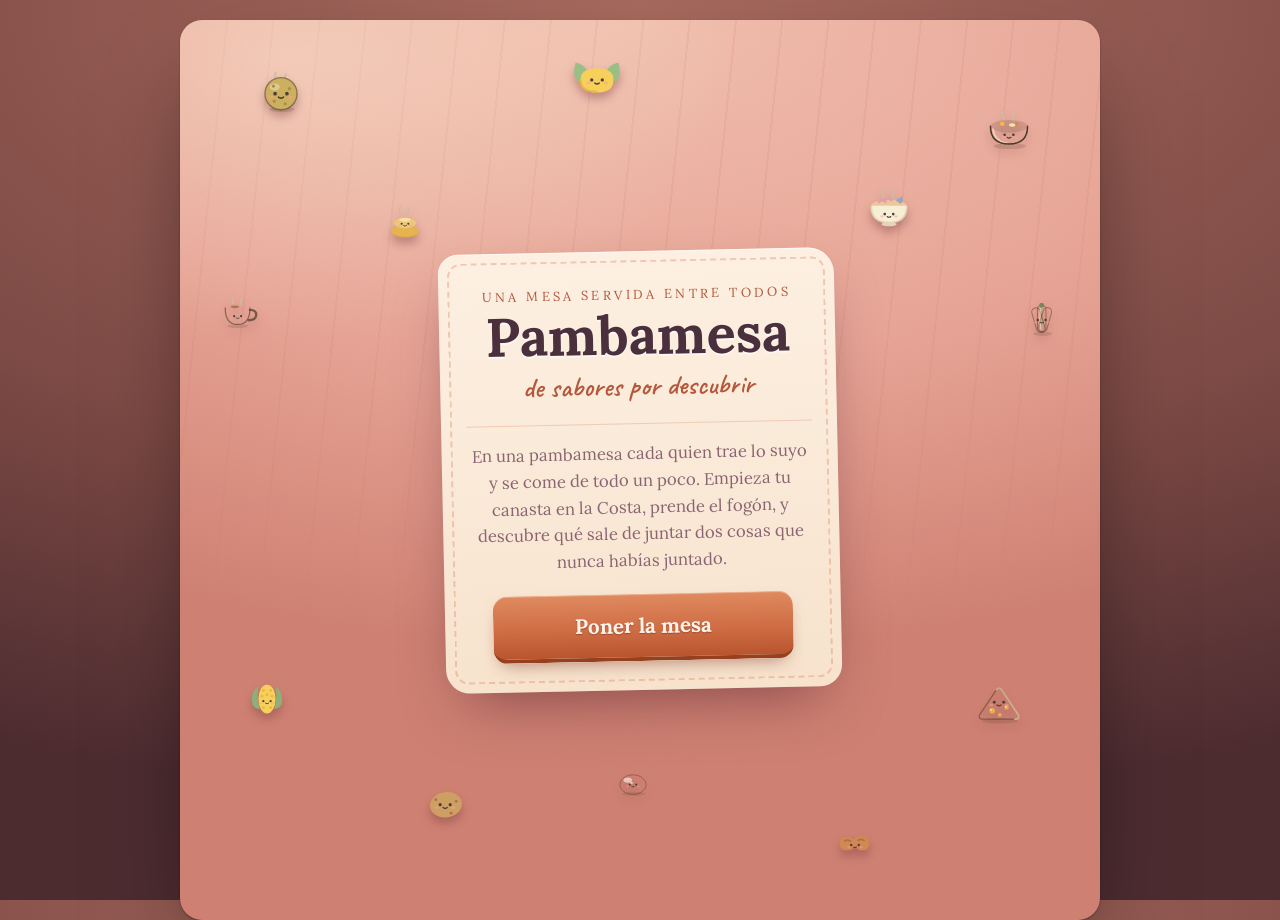
==== commit 79822492: "Fusionar cocina-cenital: la cocina pasa a vista cenital con arrastre Decisión explícita del dueño de" ====
--- a/index.html
+++ b/index.html
@@ -3,182 +3,142 @@
 <head>
   <meta charset="UTF-8">
   <meta name="viewport" content="width=device-width, initial-scale=1.0, viewport-fit=cover, maximum-scale=1, user-scalable=no">
-  <title>Pambamesa — tu cocinita</title>
-  <meta name="description" content="Entra a tu cocina, arrastra los ingredientes que tienes y descubre platillos nuevos. Sin jueces, sin reloj: solo tú y el fuego.">
+  <title>Pambamesa — la cocina de los sabores por descubrir</title>
+  <meta name="description" content="Cocina en tu fogón, junta ingredientes y descubre platos para coleccionar, al estilo Little Alchemy y un álbum de cartas.">
   <meta name="mobile-web-app-capable" content="yes">
   <meta name="apple-mobile-web-app-capable" content="yes">
   <meta name="apple-mobile-web-app-status-bar-style" content="black-translucent">
   <meta name="apple-mobile-web-app-title" content="Pambamesa">
-  <meta name="theme-color" content="#1b5faa">
+  <meta name="theme-color" content="#e8a596">
   <link rel="manifest" href="manifest.json">
-  <link rel="apple-touch-icon" href="icon-180.png">
+  <link rel="apple-touch-icon" href="icon.svg">
   <link rel="icon" type="image/svg+xml" href="icon.svg">
   <link rel="preconnect" href="https://fonts.googleapis.com">
   <link rel="preconnect" href="https://fonts.gstatic.com" crossorigin>
-  <link href="https://fonts.googleapis.com/css2?family=Baloo+2:wght@500;600;700;800&family=Nunito:ital,wght@0,400;0,600;0,700;0,800;1,400&display=swap" rel="stylesheet">
-  <link rel="stylesheet" href="design-system.css">
+  <link href="https://fonts.googleapis.com/css2?family=Lora:ital,wght@0,400;0,500;0,600;1,400&family=Caveat:wght@400;600;700&display=swap" rel="stylesheet">
   <link rel="stylesheet" href="styles.css">
-  <script type="importmap">
-    { "imports": { "three": "./vendor/three.module.min.js", "three/addons/": "./vendor/addons/" } }
-  </script>
 </head>
 <body>
 <div id="stage">
 
-  <!-- HUD: progreso del recetario y sucres -->
+  <!-- HUD: progreso del álbum -->
   <header id="hud" class="hud hidden">
-    <span class="pill hud-count progress-count"></span>
-    <div class="meter"><span class="meter-fill progress-fill"></span></div>
-    <span class="pill pill--maiz hud-sucres">
-      <span class="icono-sucre" aria-hidden="true">S</span><span class="hud-sucres-count">0</span>
-    </span>
+    <div class="hud-progress">
+      <span class="progress-count hud-count"></span>
+      <div class="hud-bar"><span class="progress-fill hud-bar-fill"></span></div>
+    </div>
+    <div class="hud-sucres" aria-label="Sucres">
+      <span class="hud-sucres-ic icono-sucre" aria-hidden="true">S</span><span class="hud-sucres-count">0</span>
+    </div>
   </header>
 
-  <!-- ================= Portada ================= -->
-  <main id="screen-cover" class="screen screen--portada active">
-    <span class="mundo-puesto" aria-hidden="true"></span>
-    <div class="cover">
-      <span class="cover-sun" aria-hidden="true"></span>
-      <span class="cover-star" aria-hidden="true">✦</span>
-      <p class="cover-over">tu cocinita</p>
-      <h1 class="cover-title">Pambamesa</h1>
-      <p class="cover-sub">prepara, prueba, descubre</p>
-      <div class="cover-peek" aria-hidden="true">
-        <span class="plate" data-icon="verde"></span>
-        <span class="plate" data-icon="bolon"></span>
-        <span class="plate" data-icon="tigrillo"></span>
-      </div>
-      <div class="panel cover-quote">
-        <p>Entra el sol por la ventana y la cocina es toda tuya.</p>
-        <p class="muted">Arrastra ingredientes a la tabla, júntalos y descubre platillos nuevos. Sin jueces, sin reloj.</p>
-      </div>
-      <button type="button" id="btn-abrir" class="btn btn--lg btn--block">Ponerse el delantal</button>
-      <a class="cover-mini" href="fanesca/">
-        <span class="cover-mini-ic" aria-hidden="true">🌽</span>
-        <span>
-          <b>Minijuego: la fanesca</b>
-          desgrana, desvaina y pica con los dedos
-        </span>
-        <span class="cover-mini-flecha" aria-hidden="true">›</span>
-      </a>
-      <p class="version-tag" data-version></p>
-    </div>
-  </main>
-
-  <!-- ================= Cocina: el mesón (a pantalla completa) ================= -->
-  <main id="screen-taller" class="screen screen--cocina">
-    <!-- el mesón 3D ocupa toda la pantalla: es el fondo, no un cuadro -->
-    <div id="cocina3d" class="cocina3d hidden"></div>
-
-    <!-- capa de mandos, flotando sobre la escena -->
-    <div class="cocina-ui">
-      <div id="estacion-fichas" class="estacion-fichas"></div>
-      <span id="combo-indicador" class="pill pill--rosa combo-indicador hidden"></span>
-      <div id="mesa-etiquetas" class="mesa-etiquetas hidden"></div>
-      <div id="taller-action" class="taller-action"></div>
-    </div>
-
-    <!-- respaldo 2D para navegadores sin WebGL -->
-    <div class="hoja hoja--cocina">
-      <div id="fogon" class="fogon">
-        <button type="button" id="slot-a" class="carta-slot" aria-label="Primer ingrediente"></button>
-        <span class="fusion-plus" aria-hidden="true">+</span>
-        <button type="button" id="slot-b" class="carta-slot" aria-label="Segundo ingrediente"></button>
-      </div>
-      <div id="en-preparacion" class="panel panel--sunken en-preparacion hidden"></div>
-    </div>
-  </main>
-
-  <!-- ================= Recetario ================= -->
-  <main id="screen-coleccion" class="screen screen--recetario">
-    <span class="mundo-puesto" aria-hidden="true"></span>
-    <div class="hoja">
-      <header class="hoja-head">
-        <div class="sign">
-          <h2 class="sign-title">El recetario</h2>
-          <p class="sign-sub"><span class="progress-count"></span> descubiertos</p>
+  <!-- ================= Portada: la mesa servida ================= -->
+  <main id="screen-cover" class="screen active">
+    <div class="portada">
+      <!-- los platos regados por la mesa, como en una pambamesa de verdad -->
+      <div class="portada-mesa" aria-hidden="true">
+        <span data-icon="bolon"></span><span data-icon="humita"></span>
+        <span data-icon="tigrillo"></span><span data-icon="llapingacho"></span>
+        <span data-icon="encebollado"></span><span data-icon="cafe_pasado"></span>
+        <span data-icon="verde"></span><span data-icon="maiz"></span>
+        <span data-icon="queso"></span><span data-icon="papa"></span>
+        <span data-icon="chicharron"></span><span data-icon="huevo"></span>
+      </div>
+
+      <div class="portada-centro">
+        <p class="portada-over">una mesa servida entre todos</p>
+        <h1>Pambamesa</h1>
+        <p class="portada-sub hand">de sabores por descubrir</p>
+        <p class="portada-quote">En una pambamesa cada quien trae lo suyo y se come de todo un poco. Empieza tu canasta en la Costa, prende el fogón, y descubre qué sale de juntar dos cosas que nunca habías juntado.</p>
+        <button type="button" id="btn-abrir" class="btn-leather wide">Poner la mesa</button>
+      </div>
+    </div>
+  </main>
+
+  <!-- ================= La cocina: encimera cenital ================= -->
+  <main id="screen-taller" class="screen">
+    <div class="cocina">
+      <div class="fogon-zona">
+        <div id="hornilla" class="hornilla">
+          <span id="combo-indicador" class="combo-indicador hidden"></span>
+          <div id="olla" class="olla" role="button" tabindex="0" aria-label="La olla: suelta aquí los ingredientes">
+            <div class="olla-vapor" aria-hidden="true"><i></i><i></i><i></i></div>
+            <div id="olla-dentro" class="olla-dentro"></div>
+          </div>
         </div>
+        <p id="fogon-hint" class="fogon-hint"></p>
+        <div id="taller-action" class="taller-action"></div>
+      </div>
+
+      <div class="encimera">
+        <div id="repisa-utensilios" class="repisa repisa-utensilios"></div>
+        <div id="repisa-prep" class="repisa repisa-prep"></div>
+        <div id="repisa-ingredientes" class="repisa repisa-ingredientes"></div>
+      </div>
+    </div>
+  </main>
+
+  <!-- ================= Colección: el álbum ================= -->
+  <main id="screen-coleccion" class="screen">
+    <div class="coleccion-wrap">
+      <header class="coleccion-head">
+        <h2>El álbum</h2>
+        <p class="coleccion-progress"><span class="progress-count"></span> cartas descubiertas</p>
       </header>
-      <div id="coleccion-body" class="scroll"></div>
-    </div>
-  </main>
-
-  <!-- ================= Despensa ================= -->
-  <main id="screen-feria" class="screen screen--despensa">
-    <span class="mundo-puesto" aria-hidden="true"></span>
-    <div class="hoja">
-      <header class="hoja-head">
-        <div class="sign">
-          <h2 class="sign-title">La despensa</h2>
-          <p class="sign-sub">cajas, mercado y antojos</p>
+      <div id="coleccion-body"></div>
+      <p class="coleccion-footnote">Toca una página en blanco: el recetario ya tiene escrita su pista.</p>
+    </div>
+  </main>
+
+  <!-- ================= Feria: canastas, mercado y regalos ================= -->
+  <main id="screen-feria" class="screen">
+    <div class="feria-wrap">
+      <header class="feria-head">
+        <h2>La feria</h2>
+        <p class="feria-sub hand">canastas para reponer la despensa</p>
+      </header>
+
+      <!-- la canasta se toca directamente: sin botón intermedio -->
+      <div class="canasta-box">
+        <button type="button" id="feria-abrir-btn" class="canasta" aria-label="Abrir una canasta">
+          <span class="canasta-asa" aria-hidden="true"></span>
+          <span class="canasta-cuerpo" aria-hidden="true"></span>
+          <span class="canasta-cuenta sobre-count">0</span>
+        </button>
+        <p id="feria-timer" class="sobre-timer"></p>
+      </div>
+
+      <section class="mercado-section">
+        <h3 class="mercado-title">El mercado</h3>
+        <p class="mercado-blurb">Cocinar en el fogón te da <strong>sucres</strong> <span class="icono-sucre">S</span>. Cámbialos aquí si te quedaste sin ingredientes.</p>
+        <div id="mercado-semillas" class="mercado-grid"></div>
+        <div class="mercado-acciones">
+          <button type="button" id="mercado-sobre-btn" class="btn-ghost">Comprar canasta · 20 <span class="icono-sucre">S</span></button>
+          <button type="button" id="pregon-btn" class="btn-ghost">📣 Escuchar el pregón</button>
         </div>
-      </header>
-
-      <div class="scroll">
-        <!-- La caja del mercado -->
-        <section class="panel panel--rosa caja-box">
-          <div class="caja-visual" aria-hidden="true"><span class="caja-sello">✦</span></div>
-          <p class="caja-stash"><span class="sobre-count">0</span> caja(s) por abrir</p>
-          <button type="button" id="feria-abrir-btn" class="btn btn--maiz btn--block">Abrir una caja</button>
-          <p id="feria-timer" class="caja-timer"></p>
-        </section>
-
-        <!-- La canasta: lo que me llevo al mesón -->
-        <section class="seccion">
-          <p class="label">tu canasta <span id="canasta-cuenta" class="canasta-cuenta">0/8</span></p>
-          <div class="panel panel--canasta seccion-panel">
-            <p class="seccion-nota">Solo esto estará al alcance en el mesón. Toca para sacarlo.</p>
-            <div id="canasta-grid" class="chip-grid"></div>
-          </div>
-        </section>
-
-        <!-- Todo lo que tengo guardado -->
-        <section class="seccion">
-          <p class="label">en la despensa</p>
-          <div class="panel panel--repisa seccion-panel">
-            <p class="seccion-nota">Toca un ingrediente para llevarlo a la canasta.</p>
-            <div id="despensa-grid" class="chip-grid"></div>
-          </div>
-        </section>
-
-        <!-- El mercado -->
-        <section class="seccion">
-          <p class="label">el mercado</p>
-          <div class="panel seccion-panel">
-            <p class="seccion-nota">Cocinar te da sucres <span class="icono-sucre">S</span>. Cámbialos por lo que te falte.</p>
-            <div id="mercado-semillas" class="mercado-grid"></div>
-            <div class="seccion-acciones">
-              <button type="button" id="mercado-sobre-btn" class="btn btn--peltre btn--sm">Caja · 20 <span class="icono-sucre">S</span></button>
-              <button type="button" id="pregon-btn" class="btn btn--peltre btn--sm">📣 El pregón</button>
-            </div>
-            <p id="pregon-timer" class="seccion-nota"></p>
-          </div>
-        </section>
-
-        <!-- Compartir -->
-        <section class="seccion">
-          <p class="label">invitar a probar</p>
-          <div class="panel seccion-panel">
-            <p class="seccion-nota">Regala un plato a alguien — a ti no te cuesta nada. Te quedan <span id="regalos-restantes" class="regalos-num">3</span> hoy.</p>
-            <div id="regalos-grid" class="album-grid"></div>
-          </div>
-        </section>
-      </div>
-    </div>
-  </main>
-
-  <!-- Navegación -->
-  <nav id="tabs" class="tabbar hidden">
-    <button type="button" class="tab-btn" data-tab="taller"><span class="tab-ic" data-icon="mezclar"></span>Cocina</button>
-    <button type="button" class="tab-btn" data-tab="coleccion"><span class="tab-ic" data-icon="cuaderno"></span>Recetario</button>
-    <button type="button" class="tab-btn" data-tab="feria"><span class="tab-ic" data-icon="tab_mercado"></span>Despensa</button>
+        <p id="pregon-timer" class="pregon-timer"></p>
+      </section>
+
+      <section class="regalos-section">
+        <h3 class="regalos-title">Compartir con alguien</h3>
+        <p class="regalos-blurb">Toca una carta de tu álbum para regalársela a un vecino — a ti no te cuesta nada, y a él le llega una copia de verdad. Te quedan <span id="regalos-restantes">3</span> regalos hoy.</p>
+        <div id="regalos-grid" class="regalos-grid"></div>
+      </section>
+    </div>
+  </main>
+
+  <!-- Navegación: los separadores del recetario -->
+  <nav id="tabs" class="tabs hidden">
+    <button type="button" class="tab-btn" data-tab="taller"><span class="tab-ic" data-icon="olla"></span>Cocina</button>
+    <button type="button" class="tab-btn" data-tab="coleccion"><span class="tab-ic" data-icon="cuaderno"></span>Álbum</button>
+    <button type="button" class="tab-btn" data-tab="feria"><span class="tab-ic" data-icon="tab_mercado"></span>Feria</button>
   </nav>
 
-  <!-- Modal: revelación -->
+  <!-- Modal: revelación (apertura de carta, giro 3D + swipe) -->
   <div id="modal-reveal" class="modal reveal-modal" role="dialog" aria-modal="true">
     <div class="reveal-wrap">
       <div id="reveal-stage" class="reveal-stage">
-        <span id="reveal-restantes" class="pill pill--maiz reveal-restantes hidden"></span>
+        <span id="reveal-restantes" class="reveal-restantes hidden"></span>
         <div id="reveal-stack-3" class="carta back reveal-stack-layer hidden" aria-hidden="true"><div class="carta-textura"></div></div>
         <div id="reveal-stack-2" class="carta back reveal-stack-layer hidden" aria-hidden="true"><div class="carta-textura"></div></div>
         <div id="reveal-flip" class="carta-flip">
@@ -190,44 +150,43 @@
           </div>
         </div>
       </div>
-      <p id="reveal-hint" class="reveal-hint">↑ desliza para revelar</p>
+      <p id="reveal-hint" class="reveal-hint hand">↑ desliza para revelar</p>
       <p id="reveal-banner" class="reveal-banner"></p>
-      <button type="button" id="reveal-ok" class="btn btn--lg btn--block">Revelar</button>
-    </div>
-  </div>
-
-  <!-- Modal: detalle de una carta -->
+      <button type="button" id="reveal-ok" class="btn-leather wide">Revelar</button>
+    </div>
+  </div>
+
+  <!-- Modal: detalle de una carta descubierta -->
   <div id="modal-detalle" class="modal" role="dialog" aria-modal="true">
-    <div class="sheet">
+    <div class="detalle-panel">
       <div id="detalle-art" class="detalle-art"></div>
-      <p id="detalle-rareza" class="sheet-eyebrow"></p>
-      <h3 id="detalle-nombre" class="sheet-title"></h3>
-      <p id="detalle-lore" class="sheet-body"></p>
-      <div id="detalle-paso" class="detalle-paso hidden"></div>
-      <button type="button" id="detalle-close" class="btn btn--peltre btn--block">Cerrar</button>
-    </div>
-  </div>
-
-  <!-- Modal: pista -->
+      <h3 id="detalle-nombre" class="detalle-nombre"></h3>
+      <p id="detalle-rareza" class="detalle-rareza"></p>
+      <p id="detalle-lore" class="detalle-lore"></p>
+      <button type="button" id="detalle-close" class="btn-ghost wide">Cerrar</button>
+    </div>
+  </div>
+
+  <!-- Modal: pista de una página aún en blanco -->
   <div id="modal-pista" class="modal" role="dialog" aria-modal="true">
-    <div class="sheet">
+    <div class="detalle-panel pista-panel">
       <div class="carta back rarity-hallazgo pista-carta" aria-hidden="true">
         <div class="carta-textura"></div><span class="carta-interrogante">?</span>
       </div>
-      <p class="sheet-eyebrow">la cocina murmura…</p>
+      <p class="pista-label">el recetario murmura…</p>
       <p id="pista-texto" class="pista-texto"></p>
-      <button type="button" id="pista-close" class="btn btn--peltre btn--block">Cerrar</button>
+      <button type="button" id="pista-close" class="btn-ghost wide">Cerrar</button>
     </div>
   </div>
 
   <!-- Modal: racha diaria -->
   <div id="modal-racha" class="modal" role="dialog" aria-modal="true">
-    <div class="sheet">
+    <div class="detalle-panel racha-panel">
       <span class="racha-ic" aria-hidden="true">🔥</span>
-      <p class="sheet-eyebrow">volviste a la cocina</p>
-      <h3 class="sheet-title">Racha de <span id="racha-dias">1</span> día(s)</h3>
+      <h3 class="racha-titulo"><span id="racha-dias">1</span> días seguidos</h3>
+      <p class="racha-sub">Volviste a prender el fogón</p>
       <p id="racha-recompensa" class="racha-recompensa"></p>
-      <button type="button" id="racha-reclamar-btn" class="btn btn--maiz btn--block">Reclamar</button>
+      <button type="button" id="racha-reclamar-btn" class="btn-leather wide">Reclamar</button>
     </div>
   </div>
 
@@ -235,11 +194,8 @@
   <div id="toast" class="toast" role="status" aria-live="polite"></div>
 
 </div>
-  <script src="version.js"></script>
   <script src="icons.js"></script>
   <script src="recetario.js"></script>
-  <script type="module" src="escena3d.js"></script>
   <script src="app.js"></script>
-  <script src="actualizador.js" data-sw="sw.js"></script>
 </body>
 </html>
--- a/styles.css
+++ b/styles.css
@@ -1,790 +1,967 @@
 /* ============================================================
-   PAMBAMESA — styles.css
-   Composición de pantallas SOBRE el sistema de diseño.
-   Aquí no se inventan colores ni sombras: todo sale de los
-   tokens de design-system.css. Si algo se repite en dos
-   pantallas, su lugar es el sistema, no este archivo.
-   ============================================================ */
+   PAMBAMESA — cocina cenital
+   styles.css — La pantalla es una encimera vista desde arriba:
+   la hornilla al centro, los ingredientes regados sobre la mesa,
+   el recetario a un lado. Todo se agarra y se suelta con el dedo.
+   Ver ESTILO.md para la guía completa.
+   ============================================================ */
+
+:root {
+  /* la encimera: coral cálido, es el fondo dominante */
+  --mesa:       #e8a596;
+  --mesa-clara: #f2bfae;
+  --mesa-honda: #cf8172;
+  --mantel:     #f6d9c8;
+
+  /* el fogón: el único punto oscuro, por eso atrae la mirada */
+  --fogon:       #4a3550;
+  --fogon-2:     #3a2740;
+  --fogon-brasa: #d95f43;
+
+  /* papel del recetario y tinta escrita a mano */
+  --crema:      #fdf0e2;
+  --crema-2:    #f7e3cd;
+  --tinta:      #4a2f3d;
+  --tinta-suave: #8a6472;
+  --line:      rgba(74, 47, 61, .2);
+  --line-soft: rgba(74, 47, 61, .1);
+
+  /* rareza — la comida siempre es lo más saturado de la pantalla.
+     (los ids internos siguen siendo semilla/hallazgo por compatibilidad,
+     pero el jugador los lee como Ingrediente / Preparación) */
+  --semilla:    #d97b5c;
+  --semilla-d:  #b4573a;
+  --hallazgo:   #7ba05b;
+  --hallazgo-d: #5c7d40;
+  --receta:     #e8a33d;
+  --receta-d:   #c07d1c;
+  --tool:       #6d5a7a;
+  --tool-d:     #4f3f5c;
+
+  /* dorado de los sellos y monedas */
+  --brass:   #e8c06a;
+  --brass-d: #b8893a;
+
+  --serif: 'Lora', Georgia, serif;
+  --hand:  'Caveat', 'Segoe Script', cursive;
+  --frame: 480px;
+  --hud-h: 56px;
+
+  /* rebote de algo que cae sobre la madera */
+  --plop: cubic-bezier(.3, 1.6, .4, 1);
+
+  --paper-grain: url("data:image/svg+xml,%3Csvg xmlns='http://www.w3.org/2000/svg' width='180' height='180'%3E%3Cfilter id='n'%3E%3CfeTurbulence type='fractalNoise' baseFrequency='0.75' numOctaves='3'/%3E%3CfeColorMatrix values='0 0 0 0 0.35 0 0 0 0 0.2 0 0 0 0 0.18 0 0 0 0.045 0'/%3E%3C/filter%3E%3Crect width='180' height='180' filter='url(%23n)'/%3E%3C/svg%3E");
+
+  /* vetas de la madera pintada de la encimera */
+  --mesa-vetas: repeating-linear-gradient(96deg,
+    rgba(207,129,114,.16) 0 2px, transparent 2px 46px);
+}
+
+/* nombres viejos que aún usan algunas piezas heredadas */
+:root { --ink: var(--tinta); --ink-soft: var(--tinta-suave);
+        --parchment: var(--crema-2); --kraft: var(--mesa);
+        --leather: var(--fogon); --leather-2: var(--fogon-2); --leather-d: #2b1c30; }
 
 * { box-sizing: border-box; margin: 0; padding: 0; }
 html { -webkit-text-size-adjust: 100%; font-size: 17px; }
 html, body { height: 100%; }
 
 body {
-  font-family: var(--font-text);
-  color: var(--text);
-  line-height: var(--lead);
-  background: radial-gradient(120% 90% at 50% 0%, #5b7f92 0%, #3e5666 60%, #2c3d49 100%);
+  font-family: var(--serif);
+  color: var(--tinta);
+  line-height: 1.5;
+  /* fuera del marco: la penumbra de la cocina */
+  background: radial-gradient(120% 90% at 50% 0%, #a86a5e 0%, #7d4a45 60%, #4d2c30 100%);
   min-height: 100vh;
-  overflow: hidden;               /* el scroll vive dentro de cada pantalla */
 }
 
 button { font: inherit; color: inherit; cursor: pointer; background: none; border: none; -webkit-tap-highlight-color: transparent; }
 svg { display: block; width: 100%; height: 100%; }
-/* icons.js inyecta su bloque de <defs> como un <svg width="0" height="0">.
-   La regla de arriba le ganaba a esos atributos y lo estiraba a pantalla
-   completa: invisible, pero dejaba el documento del doble de alto y un
-   scroll fantasma que en móvil se siente como que la página "rebota". */
-svg[width="0"] { width: 0; height: 0; }
-
-/* ============================================================
-   EL MUNDO — el marco donde vive el juego
-   ============================================================ */
-
+.hand { font-family: var(--hand); font-weight: 600; }
+.hidden { display: none !important; }
+
+/* ============================================================
+   EL CUADERNO (marco de juego)
+   ============================================================ */
+
+/* la encimera: madera pintada de coral, vista desde arriba */
 #stage {
   position: relative;
-  width: 100%; max-width: var(--frame);
+  width: 100%;
+  max-width: var(--frame);
   margin: 0 auto;
-  height: 100vh; height: 100dvh;
+  min-height: 100vh; min-height: 100dvh;
+  background: var(--mesa);
+  background-image:
+    var(--paper-grain),
+    var(--mesa-vetas),
+    radial-gradient(120% 70% at 50% 0%, var(--mesa-clara) 0%, var(--mesa) 55%, var(--mesa-honda) 100%);
+  box-shadow: 0 1px 2px rgba(0,0,0,.3), 0 40px 90px -30px rgba(0,0,0,.6);
   overflow: hidden;
-  /* neutro a propósito: el fondo lo pone cada pantalla, para que la
-     cocina 3D no parezca un cuadro colgado sobre otra escena */
-  background: var(--pizarra-700);
-  box-shadow: var(--e-4);
-}
-
-/* --- el mundo del puesto: zócalo de talavera, repisa y cal ---
-   lo comparten las pantallas de papel (recetario, despensa, portada);
-   la cocina no lo lleva porque su fondo ES la escena 3D. */
-.mundo-puesto {
-  position: absolute; inset: 0; z-index: 0; pointer-events: none;
-  background:
-    var(--patron-mantel),
-    linear-gradient(180deg,
-      transparent 0, transparent 128px,
-      var(--madera-500) 128px, var(--madera-300) 133px, var(--madera-600) 140px,
-      var(--peltre-200) 140px, var(--peltre-200) 100%);
-}
-.mundo-puesto::before {
-  content: ''; position: absolute; top: 0; left: 0; right: 0; height: 128px;
-  background: var(--patron-talavera);
-  background-size: var(--patron-talavera-size);
-  box-shadow: inset 0 -6px 12px -6px rgba(43,33,41,.35);
-}
-.mundo-puesto::after {
-  content: ''; position: absolute; top: 0; left: 0; right: 0; height: 30px;
-  background: var(--papel-picado) repeat-x top left;
-  background-size: 112px 30px;
-  filter: drop-shadow(0 3px 3px rgba(20,12,18,.35));
-}
-
-.screen { display: none; position: relative; z-index: var(--z-scene); height: 100%; }
-.screen.active { display: block; animation: pantalla-entra var(--dur-slow) var(--ease-pop) both; }
-@keyframes pantalla-entra {
+}
+/* luz que entra por la ventana, arriba a la izquierda */
+#stage::before {
+  content: ''; position: absolute; inset: 0; z-index: 0;
+  background: radial-gradient(70% 45% at 12% 4%, rgba(255,244,222,.4), transparent 70%);
+  pointer-events: none;
+}
+
+.screen { display: none; min-height: 100vh; min-height: 100dvh; }
+/* cambiar de pantalla es poner cosas nuevas sobre la mesa, no
+   pasar una página: entran desde abajo y aterrizan */
+.screen.active { display: block; animation: pone-en-mesa .34s var(--plop) both; }
+@keyframes pone-en-mesa {
   from { opacity: 0; transform: translateY(14px) scale(.985); }
   to   { opacity: 1; transform: none; }
 }
-
-/* ============================================================
-   HUD
-   ============================================================ */
-
-.hud-count { font-size: var(--t-sm); }
-.hud-sucres { font-size: var(--t-md); }
-
-/* ============================================================
-   PORTADA
-   ============================================================ */
-
-.cover {
-  position: relative; height: 100%;
-  display: flex; flex-direction: column; align-items: center; justify-content: center;
-  gap: var(--sp-3);
-  padding: var(--sp-8) var(--sp-6) var(--sp-6);
-  text-align: center;
-  overflow: hidden;
-}
-.cover > * { position: relative; z-index: 1; }
-/* el sol que entra por la ventana */
-.cover-sun {
-  position: absolute; top: -18%; left: 50%; transform: translateX(-50%);
-  width: 160%; aspect-ratio: 1; z-index: 0;
-  background: radial-gradient(46% 46% at 50% 22%, rgba(255,238,190,.6), rgba(255,238,190,.16) 46%, transparent 66%);
-  animation: sol-entra 1.4s var(--ease-out) both;
-}
-@keyframes sol-entra { from { opacity: 0; } to { opacity: 1; } }
-
-.cover-star {
-  font-size: var(--t-2xl); color: var(--maiz-400);
-  text-shadow: 0 2px 0 var(--maiz-600), 0 0 20px rgba(255,210,77,.85);
-  animation: estrella-late 5s ease-in-out infinite;
-}
-@keyframes estrella-late { 50% { transform: rotate(16deg) scale(1.14); } }
-
-.cover-over {
-  font-family: var(--font-display); font-size: var(--t-xs); font-weight: 700;
-  letter-spacing: .3em; text-transform: uppercase; color: var(--talavera-500);
-}
-.cover-title {
-  font-family: var(--font-display); font-size: var(--t-3xl); font-weight: 800; line-height: 1;
-  color: #fff;
-  text-shadow: 0 3px 0 var(--rosa-600), 0 6px 0 rgba(43,33,41,.22), 0 10px 22px rgba(43,33,41,.35);
-}
-.cover-sub { font-family: var(--font-display); font-size: var(--t-xl); font-weight: 700; color: var(--rosa-600); }
-
-.cover-peek { display: flex; justify-content: center; gap: var(--sp-4); margin: var(--sp-1) 0 var(--sp-2); }
-.cover-peek .plate {
-  width: 68px; border: var(--ring); box-shadow: var(--e-3);
-}
-.cover-peek .plate:nth-child(2) { transform: translateY(-10px) scale(1.06); }
-
-.cover-quote { max-width: 34ch; }
-.cover-quote p { font-size: var(--t-md); line-height: var(--lead); }
-.cover-quote p + p { margin-top: var(--sp-2); font-size: var(--t-sm); }
-.cover .btn { max-width: 320px; margin-top: var(--sp-2); }
-
-/* la puerta al minijuego de preparación (fanesca/) */
-.cover-mini {
-  display: flex; align-items: center; gap: var(--sp-3);
-  width: 100%; max-width: 320px; margin-top: var(--sp-3);
-  padding: var(--sp-2) var(--sp-3);
-  text-align: left; text-decoration: none;
-  background: linear-gradient(180deg, var(--peltre-100), var(--peltre-300));
-  border: 2.5px solid var(--madera-400);
-  border-radius: var(--r-md);
-  box-shadow: var(--e-1);
-  transition: transform var(--dur-fast) var(--ease-out);
-}
-.cover-mini:active { transform: translateY(2px); }
-.cover-mini-ic { font-size: 1.7rem; line-height: 1; }
-.cover-mini span:nth-child(2) {
-  flex: 1; font-size: var(--t-xs); line-height: 1.25; color: var(--text-muted);
-}
-.cover-mini b {
-  display: block; font-family: var(--font-display); font-size: var(--t-sm);
-  color: var(--text);
-}
-.cover-mini-flecha { font-family: var(--font-display); font-size: var(--t-xl); color: var(--madera-500); }
-
-/* ============================================================
-   COCINA — el mesón
-   ============================================================ */
-
-.hoja--cocina {
-  padding-inline: var(--sp-3);
-  padding-top: calc(var(--hud-h) + var(--sp-1));
-  gap: var(--sp-2);
-}
-
-.mesa-zona { position: relative; flex: 1; min-height: 0; display: flex; flex-direction: column; }
-/* la escena ocupa TODO: es el fondo de la pantalla, no un cuadro */
-.cocina3d { position: absolute; inset: 0; z-index: 0; }
-.cocina3d canvas { display: block; width: 100% !important; height: 100% !important; touch-action: none; }
-
-/* los mandos flotan sobre la escena */
-.cocina-ui {
-  position: absolute; inset: 0; z-index: 2; pointer-events: none;
+#screen-cover.screen { padding-bottom: 0; }
+
+/* ============================================================
+   BOTONES
+   ============================================================ */
+
+/* botón de barro cocido: grueso, con su borde inferior como relieve */
+.btn-leather {
+  display: inline-flex; align-items: center; justify-content: center; gap: .4rem;
+  padding: .8rem 1.7rem;
+  font-size: 1.08rem; font-weight: 700; color: #fff4ea;
+  background: linear-gradient(180deg, #e08a5f 0%, #cf6d45 55%, #b8552f 100%);
+  border: none; border-bottom: 4px solid #96401f;
+  border-radius: 14px;
+  box-shadow: inset 0 1px 0 rgba(255,225,200,.45), 0 8px 18px -8px rgba(120,45,30,.6);
+  text-shadow: 0 1px 1px rgba(120,45,30,.5);
+  transition: transform .1s ease, border-bottom-width .1s ease, filter .12s ease;
+}
+.btn-leather:active { transform: translateY(3px); border-bottom-width: 1px; }
+.btn-leather:disabled { filter: grayscale(.55) brightness(.95); opacity: .6; }
+.btn-leather.wide { width: 100%; padding: .9rem 1rem; font-size: 1.15rem; }
+
+.btn-ghost {
+  display: inline-flex; align-items: center; justify-content: center; gap: .35rem;
+  padding: .65rem 1.3rem; font-size: 1rem; font-weight: 600; color: var(--tinta);
+  background: linear-gradient(180deg, var(--crema), var(--crema-2));
+  border: none; border-bottom: 3px solid rgba(184,85,47,.35);
+  border-radius: 12px;
+  box-shadow: inset 0 1px 0 rgba(255,255,255,.7), 0 5px 12px -7px rgba(120,45,30,.5);
+  transition: transform .1s ease, border-bottom-width .1s ease;
+}
+.btn-ghost:active { transform: translateY(2px); border-bottom-width: 1px; }
+.btn-ghost:disabled { opacity: .5; }
+.btn-ghost.wide { width: 100%; }
+.btn-ghost.small { padding: .48rem .9rem; font-size: .88rem; border-radius: 10px; }
+
+/* ============================================================
+   HUD — barra de progreso del álbum
+   ============================================================ */
+
+.hud {
+  position: fixed; top: 0; left: 50%; transform: translateX(-50%);
+  width: 100%; max-width: var(--frame); height: var(--hud-h);
+  padding: .55rem 1rem 0 1.6rem;
+  z-index: 50;
+  display: flex; align-items: center; gap: .6rem;
+}
+.hud-progress { flex: 1; display: flex; align-items: center; gap: .6rem; }
+.hud-sucres {
+  flex-shrink: 0; display: flex; align-items: center; gap: .3rem;
+  font-weight: 700; font-size: .96rem; color: var(--tinta); white-space: nowrap;
+  background: rgba(253,240,226,.9); border-radius: 999px;
+  padding: .2rem .7rem .2rem .32rem;
+  box-shadow: inset 0 1px 0 rgba(255,255,255,.7), 0 3px 8px -4px rgba(120,50,50,.5);
+}
+.hud-sucres.gana { animation: sucre-gana .5s var(--plop); }
+@keyframes sucre-gana { 40% { transform: scale(1.22); } }
+.hud-sucres-ic { font-size: 1rem; }
+
+/* la moneda: una monedita de latón grabada con una "S" de sucre */
+.icono-sucre {
+  display: inline-flex; align-items: center; justify-content: center;
+  width: 1.15em; height: 1.15em; border-radius: 50%;
+  background: conic-gradient(from 210deg, var(--brass), var(--brass-d), var(--brass));
+  color: #3a2b12; font-weight: 800; font-size: .74em; line-height: 1; font-family: var(--serif);
+  box-shadow: inset 0 1px 0 rgba(255,255,255,.4), 0 1px 2px rgba(0,0,0,.35);
+  vertical-align: -0.15em;
+}
+.hud-count {
+  font-weight: 700; font-size: 1rem; color: var(--tinta); white-space: nowrap;
+  background: rgba(253,240,226,.9); border-radius: 999px;
+  padding: .2rem .7rem;
+  box-shadow: inset 0 1px 0 rgba(255,255,255,.7), 0 3px 8px -4px rgba(120,50,50,.5);
+}
+.hud-bar {
+  flex: 1; height: 7px; border-radius: 999px; overflow: hidden;
+  background: rgba(120,50,50,.2); box-shadow: inset 0 1px 3px rgba(90,35,40,.32);
+}
+.hud-bar-fill {
+  display: block; height: 100%; border-radius: 999px;
+  background: linear-gradient(90deg, var(--semilla), var(--receta));
+  transition: width .4s ease;
+}
+
+/* ============================================================
+   PORTADA — la tapa de cuero del cuaderno
+   ============================================================ */
+
+/* la mesa servida vista desde arriba: los platos alrededor, el
+   nombre en el mantel del centro */
+.portada {
+  position: relative; z-index: 1;
+  min-height: 100vh; min-height: 100dvh;
+  display: grid; place-items: center;
+  padding: 1.6rem 1.2rem;
+}
+
+/* los platos regados por el mantel */
+.portada-mesa { position: absolute; inset: 0; pointer-events: none; }
+.portada-mesa span {
+  position: absolute; width: 54px; height: 54px;
+  filter: saturate(1.15) drop-shadow(0 6px 5px rgba(120,55,60,.4));
+  animation: plato-flota 6s ease-in-out infinite;
+}
+/* regados a mano, no en cuadrícula: una mesa de verdad está desordenada */
+.portada-mesa span:nth-child(1)  { top: 5%;  left: 8%;  animation-delay: 0s;   }
+.portada-mesa span:nth-child(2)  { top: 3%;  left: 42%; animation-delay: -1.1s; width: 62px; height: 62px; }
+.portada-mesa span:nth-child(3)  { top: 9%;  right: 7%; animation-delay: -2.3s; }
+.portada-mesa span:nth-child(4)  { top: 20%; left: 22%; animation-delay: -3.4s; width: 46px; height: 46px; }
+.portada-mesa span:nth-child(5)  { top: 18%; right: 20%; animation-delay: -4.2s; }
+.portada-mesa span:nth-child(6)  { top: 30%; left: 4%;  animation-delay: -1.8s; width: 44px; height: 44px; }
+.portada-mesa span:nth-child(7)  { top: 31%; right: 4%; animation-delay: -0.6s; width: 42px; height: 42px; }
+.portada-mesa span:nth-child(8)  { bottom: 22%; left: 7%; animation-delay: -2.9s; width: 46px; height: 46px; }
+.portada-mesa span:nth-child(9)  { bottom: 21%; right: 8%; animation-delay: -3.9s; }
+.portada-mesa span:nth-child(10) { bottom: 10%; left: 26%; animation-delay: -1.4s; }
+.portada-mesa span:nth-child(11) { bottom: 6%; right: 24%; animation-delay: -5s;   width: 48px; height: 48px; }
+.portada-mesa span:nth-child(12) { bottom: 13%; left: 47%; animation-delay: -2.1s; width: 42px; height: 42px; }
+@keyframes plato-flota { 50% { transform: translateY(-7px) rotate(2.5deg); } }
+
+/* el mantel del centro, donde va el nombre */
+.portada-centro {
+  position: relative; z-index: 2; text-align: center;
+  max-width: 22rem; padding: 1.9rem 1.4rem 1.6rem;
+  background: linear-gradient(178deg, var(--crema), var(--crema-2));
+  border-radius: 20px 26px 22px 24px;
+  box-shadow: 0 26px 60px -22px rgba(80,30,45,.6), inset 0 1px 0 rgba(255,255,255,.6);
+  transform: rotate(-1.2deg);
+}
+/* el bordado del mantel */
+.portada-centro::before {
+  content: ''; position: absolute; inset: .5rem;
+  border: 2px dashed rgba(217,123,92,.35); border-radius: 14px;
+  pointer-events: none;
+}
+.portada-over {
+  font-size: .72rem; letter-spacing: .26em; text-transform: uppercase;
+  color: var(--semilla-d); margin-bottom: .2rem;
+}
+.portada h1 {
+  font-size: 3rem; font-weight: 700; line-height: 1; color: var(--tinta);
+  text-shadow: 0 2px 0 rgba(255,255,255,.6);
+}
+.portada-sub { font-size: 1.55rem; color: var(--semilla-d); margin: .15rem 0 .9rem; }
+.portada-quote {
+  font-size: .93rem; line-height: 1.6; color: var(--tinta-suave);
+  padding: .9rem .2rem 1.1rem;
+  border-top: 1px solid rgba(217,123,92,.3);
+}
+.portada .btn-leather { max-width: 300px; }
+
+/* ============================================================
+   LA COCINA — encimera cenital: la hornilla al centro, todo lo
+   que tienes regado sobre la mesa. Se agarra y se suelta.
+   ============================================================ */
+
+.cocina {
+  position: relative; z-index: 1;
+  max-width: 460px; margin: 0 auto;
+  padding: calc(var(--hud-h) + .3rem) 4.2rem .8rem 1.1rem;
+  display: flex; flex-direction: column; gap: .2rem;
+  height: 100vh; height: 100dvh;
+}
+
+/* ---------- el fogón ---------- */
+
+/* la hornilla se queda centrada en el espacio libre de la encimera */
+.fogon-zona { position: relative; flex: 1; min-height: 0; display: flex; flex-direction: column; align-items: center; justify-content: center; }
+
+/* la hornilla: el único punto oscuro de la pantalla */
+.hornilla {
+  position: relative;
+  width: min(178px, 46vw); aspect-ratio: 1;
+  display: grid; place-items: center;
+  border-radius: 50%;
+  background:
+    radial-gradient(circle at 50% 50%, var(--fogon-2) 0 38%, var(--fogon) 38% 72%, #5a4260 72% 100%);
+  box-shadow:
+    inset 0 3px 12px rgba(0,0,0,.5),
+    0 18px 34px -16px rgba(60,30,50,.6);
+}
+/* las parrillas de hierro */
+.hornilla::before {
+  content: ''; position: absolute; inset: 8%;
+  border-radius: 50%;
+  background:
+    repeating-conic-gradient(from 0deg, rgba(0,0,0,.32) 0deg 3deg, transparent 3deg 45deg);
+  pointer-events: none;
+}
+/* la brasa: se enciende cuando lo que hay dentro sí se puede cocinar */
+.hornilla::after {
+  content: ''; position: absolute; inset: -6%;
+  border-radius: 50%;
+  background: radial-gradient(circle, transparent 58%, rgba(217,95,67,.55) 72%, transparent 84%);
+  opacity: 0; transition: opacity .35s ease;
+  pointer-events: none;
+}
+.hornilla.encendida::after { opacity: 1; animation: brasa-latir 1.6s ease-in-out infinite; }
+@keyframes brasa-latir { 50% { opacity: .55; } }
+.hornilla.shake { animation: fogon-shake .4s ease; }
+@keyframes fogon-shake { 25% { transform: translateX(-8px); } 50% { transform: translateX(7px); } 75% { transform: translateX(-3px); } }
+
+/* la olla: la zona donde se sueltan las cosas */
+.olla {
+  position: relative; z-index: 2;
+  width: 74%; aspect-ratio: 1;
+  display: flex; align-items: center; justify-content: center; gap: .3rem;
+  border-radius: 50%;
+  background:
+    radial-gradient(circle at 42% 32%, #b9a2c4 0 4%, #8f79a0 26%, #6d5a7a 62%, #4f3f5c 100%);
+  box-shadow:
+    inset 0 6px 14px rgba(255,255,255,.18),
+    inset 0 -10px 18px rgba(0,0,0,.4),
+    0 8px 18px -6px rgba(40,20,40,.55);
+  transition: transform .2s var(--plop), box-shadow .2s ease;
+}
+/* el guiso dentro de la olla */
+.olla::before {
+  content: ''; position: absolute; inset: 11%;
+  border-radius: 50%;
+  background: radial-gradient(circle at 45% 35%, #6a5578, #3f3049 75%);
+  box-shadow: inset 0 4px 12px rgba(0,0,0,.55);
+}
+.olla.tiene-algo { animation: olla-respira 2.8s ease-in-out infinite; }
+@keyframes olla-respira { 50% { transform: scale(1.035); } }
+/* resaltada mientras arrastras algo encima */
+.olla.encima {
+  transform: scale(1.1);
+  box-shadow:
+    inset 0 6px 14px rgba(255,255,255,.25),
+    0 0 0 5px rgba(232,192,106,.6),
+    0 12px 26px -6px rgba(40,20,40,.6);
+}
+.olla.recibe { animation: olla-recibe .42s var(--plop); }
+@keyframes olla-recibe { 40% { transform: scale(.9); } }
+
+/* lo que hay dentro de la olla, flotando sobre el guiso */
+.olla-dentro { position: relative; z-index: 3; display: flex; align-items: center; justify-content: center; gap: .1rem; width: 100%; }
+.olla-item {
+  width: 2.5rem; height: 2.5rem;
+  filter: drop-shadow(0 5px 5px rgba(0,0,0,.5));
+  animation: cae-en-olla .4s var(--plop) both;
+}
+.olla-item.es-utensilio { width: 2.1rem; height: 2.1rem; }
+@keyframes cae-en-olla { from { opacity: 0; transform: translateY(-40px) scale(1.4) rotate(-12deg); } }
+.olla-vacia-txt {
+  position: absolute; inset: 0; display: grid; place-items: center;
+  font-family: var(--hand); font-size: .95rem; line-height: 1.1; text-align: center;
+  color: rgba(255,235,215,.55); padding: 22%;
+  pointer-events: none; transition: opacity .15s ease;
+}
+/* con algo encima sobra decir "trae algo" */
+.olla.encima .olla-vacia-txt { opacity: 0; }
+
+/* vapor saliendo de la olla */
+.olla-vapor { position: absolute; left: 50%; top: -6%; z-index: 4; pointer-events: none; }
+.olla-vapor i {
+  position: absolute; bottom: 0; width: 13px; height: 13px; border-radius: 50%;
+  background: rgba(255,248,240,.6); opacity: 0;
+}
+.olla.tiene-algo .olla-vapor i { animation: vapor-sube 2.6s ease-out infinite; }
+.olla-vapor i:nth-child(1) { left: -20px; animation-delay: 0s; }
+.olla-vapor i:nth-child(2) { left: -2px;  animation-delay: .8s; }
+.olla-vapor i:nth-child(3) { left: 16px;  animation-delay: 1.6s; }
+@keyframes vapor-sube {
+  0%   { opacity: 0; transform: translateY(0) scale(.5); }
+  25%  { opacity: .75; }
+  100% { opacity: 0; transform: translateY(-64px) scale(1.9); }
+}
+
+/* fogonazo al cocinar */
+.fogonazo {
+  position: absolute; inset: -20%; z-index: 5; border-radius: 50%;
+  background: radial-gradient(circle, rgba(255,226,150,.95), rgba(217,95,67,.5) 45%, transparent 70%);
+  pointer-events: none; animation: fogonazo-flash .55s ease-out both;
+}
+@keyframes fogonazo-flash { from { opacity: 1; transform: scale(.4); } to { opacity: 0; transform: scale(1.25); } }
+
+.combo-indicador {
+  position: absolute; top: -.3rem; right: -1.4rem; z-index: 6;
+  font-size: .95rem; font-weight: 700; color: #fff;
+  background: linear-gradient(180deg, #e8763f, #c2492a);
+  border-radius: 999px; padding: .2rem .65rem;
+  box-shadow: 0 3px 10px rgba(90,30,20,.5);
+  animation: combo-pop .3s var(--plop) both;
+}
+@keyframes combo-pop { from { transform: scale(.5); opacity: 0; } }
+
+.fogon-hint {
+  font-family: var(--hand); font-size: 1.22rem; line-height: 1.15;
+  color: var(--tinta-suave); text-align: center;
+  margin-top: .4rem; min-height: 1.4rem; max-width: 26ch;
+}
+.taller-action { min-height: 0; display: flex; align-items: center; justify-content: center; gap: .6rem; flex-wrap: wrap; margin-top: .35rem; }
+.taller-action:empty { display: none; }
+.combinar-btn { font-size: 1.08rem; padding: .68rem 2rem; }
+
+/* ---------- la encimera: los objetos sobre la mesa ---------- */
+
+/* lo tuyo queda abajo, al alcance del pulgar; la hornilla arriba.
+   Ojo: nada de justify-content:flex-end aquí — con overflow recorta
+   el principio de la lista y lo deja inalcanzable. La zona del fogón
+   es la que crece y empuja la encimera hacia abajo. */
+.encimera {
+  flex: 0 1 auto; min-height: 0; max-height: 62%; margin-top: .5rem;
+  display: flex; flex-direction: column; gap: .25rem;
+  overflow-y: auto; -webkit-overflow-scrolling: touch;
+}
+.encimera::-webkit-scrollbar { width: 0; }
+
+.repisa { position: relative; flex-shrink: 0; }
+.repisa:empty { display: none; }
+.repisa-label {
+  display: block; font-family: var(--hand); font-size: 1.05rem;
+  color: var(--tinta-suave); margin-bottom: .05rem; padding-left: .25rem;
+}
+.repisa-fila {
+  display: flex; gap: .15rem; flex-wrap: wrap;
+  padding: .1rem 0 .3rem;
+}
+/* la repisa de utensilios se lee como una tabla de madera colgada */
+.repisa-utensilios .repisa-fila {
+  background: linear-gradient(180deg, rgba(253,240,226,.5), rgba(246,217,200,.35));
+  border-radius: 14px; padding: .3rem .35rem .4rem;
+  box-shadow: inset 0 1px 0 rgba(255,255,255,.5), 0 3px 8px -5px rgba(90,40,50,.4);
+}
+
+/* ---------- un objeto sobre la encimera ---------- */
+
+.objeto {
+  position: relative;
+  display: flex; flex-direction: column; align-items: center; gap: .02rem;
+  width: 62px; padding: .22rem .05rem .05rem;
+  touch-action: none;                      /* el arrastre lo maneja JS */
+  transition: transform .16s var(--plop), opacity .15s ease, filter .15s ease;
+  animation: objeto-aterriza .34s var(--plop) both;
+}
+@keyframes objeto-aterriza { from { opacity: 0; transform: translateY(-14px) scale(.8); } }
+/* la comida siempre más saturada que la mesa sobre la que descansa */
+.objeto-icono {
+  width: 2.35rem; height: 2.35rem;
+  filter: saturate(1.18) drop-shadow(0 4px 3px rgba(120,60,60,.35));
+  transition: transform .16s var(--plop);
+}
+/* sin sombra elíptica, un objeto cenital se ve pegado como sticker */
+.objeto-sombra {
+  display: block; width: 1.7rem; height: 6px; margin-top: -3px; border-radius: 50%;
+  background: radial-gradient(50% 100% at 50% 50%, rgba(120,55,60,.4), transparent 72%);
+  transition: transform .16s ease, opacity .16s ease;
+}
+.objeto-nombre {
+  font-size: .6rem; line-height: 1.05; color: var(--tinta); text-align: center;
+  margin-top: .08rem;
+}
+.objeto:active .objeto-icono { transform: scale(1.14) translateY(-3px); }
+.objeto:active .objeto-sombra { transform: scale(.82); opacity: .5; }
+.objeto.agotado { opacity: .38; filter: grayscale(.7); }
+
+/* insignia de cuántos te quedan */
+.objeto-cant {
+  position: absolute; top: 0; right: .4rem; z-index: 2;
+  min-width: 1.05rem; height: 1.05rem;
+  display: flex; align-items: center; justify-content: center;
+  font-size: .6rem; font-weight: 700; color: #fff;
+  background: linear-gradient(180deg, var(--semilla), var(--semilla-d));
+  border: 1.5px solid rgba(255,245,235,.85);
+  border-radius: 999px; padding: 0 .2rem;
+  box-shadow: 0 2px 4px rgba(120,50,40,.4);
+}
+.objeto.rarity-hallazgo .objeto-cant { background: linear-gradient(180deg, var(--hallazgo), var(--hallazgo-d)); }
+.objeto.rarity-receta   .objeto-cant { background: linear-gradient(180deg, var(--receta), var(--receta-d)); }
+/* los utensilios muestran vida útil en una barrita, no en un número */
+.objeto-durab {
+  display: flex; gap: 1.5px; margin-top: .1rem;
+  padding: 2px 3px; border-radius: 999px; background: rgba(109,90,122,.14);
+}
+.objeto-durab i { width: 3px; height: 5px; border-radius: 1px; background: var(--tool); }
+.objeto-durab i.gastado { background: var(--tinta-suave); opacity: .2; }
+
+/* un utensilio que sirve para lo que hay en la olla se ofrece solo */
+.objeto.sugerido .objeto-icono { animation: sugerido-latir 1.4s ease-in-out infinite; }
+.objeto.sugerido::after {
+  content: ''; position: absolute; inset: .1rem .3rem 1rem;
+  border-radius: 50%;
+  background: radial-gradient(circle, rgba(232,192,106,.5), transparent 68%);
+  z-index: -1;
+}
+@keyframes sugerido-latir { 50% { transform: scale(1.13) translateY(-4px); } }
+
+/* la copia que sigue al dedo mientras arrastras */
+.objeto-fantasma {
+  position: fixed; z-index: 200; pointer-events: none;
+  width: 4.2rem; height: 4.2rem; margin: -2.1rem 0 0 -2.1rem;
+  filter: drop-shadow(0 12px 10px rgba(80,30,40,.5));
+  animation: fantasma-alza .16s var(--plop) both;
+}
+@keyframes fantasma-alza { from { transform: scale(.7); } to { transform: scale(1.15); } }
+
+.encimera-vacio {
+  font-family: var(--hand); font-size: 1.2rem; color: var(--tinta-suave);
+  text-align: center; padding: 1rem .6rem;
+}
+
+/* ============================================================
+   LA CARTA (componente TCG compartido)
+   ============================================================ */
+
+.carta {
+  position: relative; overflow: hidden;
+  width: clamp(108px, 30vw, 136px); aspect-ratio: 5 / 7;
   display: flex; flex-direction: column;
-  padding-top: calc(var(--hud-h) + var(--sp-1));
-  padding-bottom: calc(var(--nav-h) + env(safe-area-inset-bottom) + var(--sp-2));
-}
-.cocina-ui > * { pointer-events: auto; }
-.mesa3d .hoja--cocina { display: none; }
-
-/* flechas del cajón: se posicionan desde JS sobre la fila de casillas */
-.cajon-flecha {
-  position: absolute; z-index: 5;
-  width: 2.3rem; height: 2.3rem;
-  display: flex; align-items: center; justify-content: center;
-  font-family: var(--font-display); font-size: var(--t-xl); font-weight: 800; line-height: 1;
-  color: var(--rosa-700);
-  background: linear-gradient(180deg, var(--peltre-100), var(--peltre-200));
-  border: 2.5px solid var(--rosa-600);
-  border-bottom-width: 4px;
-  border-radius: 50%;
-  box-shadow: var(--e-2);
-  transition: transform var(--dur-fast) var(--ease-out);
-}
-.cajon-flecha:active { transform: scale(.9); }
-.cajon-flecha.prev { left: var(--sp-2); }
-.cajon-flecha.next { right: var(--sp-2); }
-
-/* etiquetas de lo que está sobre la tabla */
-.mesa-etiquetas {
-  display: flex; justify-content: center; gap: var(--sp-2);
-  margin-top: var(--sp-2);
-  pointer-events: none;
-}
-.mesa-etiqueta { animation: etiqueta-pop var(--dur) var(--ease-pop) both; }
-@keyframes etiqueta-pop { from { opacity: 0; transform: translateY(-6px) scale(.9); } }
-.mesa-etiqueta.mess { background: linear-gradient(180deg, var(--madera-500), var(--madera-700)); color: var(--text-invert); border-color: var(--maiz-400); }
-
-/* la pista flota sobre la escena: no gasta alto de pantalla */
-.taller-action {
-  margin-top: auto;
-  display: flex; align-items: center; justify-content: center; gap: var(--sp-2); flex-wrap: wrap;
-  padding: 0 var(--sp-3);
-  pointer-events: none;
-}
-.taller-action > .btn { pointer-events: auto; }
-.taller-hint {
-  font-family: var(--font-display); font-size: var(--t-sm); font-weight: 600; text-align: center;
-  color: var(--text-invert);
-  background: rgba(43,33,41,.75);
-  border: 2px solid rgba(255,255,255,.35);
-  border-radius: var(--r-pill); padding: .2rem .9rem;
-  box-shadow: var(--e-1);
-}
-
-/* --- fogón 2D: respaldo para navegadores sin WebGL --- */
-.fogon {
-  position: relative;
-  display: flex; align-items: center; justify-content: center; gap: var(--sp-3);
-  padding: var(--sp-6) var(--sp-3);
-  background: linear-gradient(180deg, var(--madera-400), var(--madera-500));
-  border: var(--ring); border-radius: var(--r-xl);
-  box-shadow: var(--e-3);
-}
-.fogon.shake { animation: mesa-shake var(--dur-slow) ease; }
-@keyframes mesa-shake { 25% { transform: translateX(-7px); } 50% { transform: translateX(6px); } 75% { transform: translateX(-3px); } }
-.fusion-plus { font-size: var(--t-2xl); color: #fff; opacity: .9; }
-.carta-slot {
-  width: clamp(102px, 29vw, 130px); aspect-ratio: 5 / 7;
-  display: flex; flex-direction: column; align-items: center; justify-content: center; gap: var(--sp-1);
-  background: rgba(0,0,0,.18);
-  border: 3px dashed rgba(255,255,255,.7);
-  border-radius: var(--r-md);
-}
-.carta-slot .slot-plus { font-size: var(--t-2xl); color: #fff; }
-.carta-slot .slot-txt { font-size: var(--t-xs); color: #fff; text-align: center; padding: 0 var(--sp-1); }
-.carta-slot.filled { border: none; background: none; }
-.ingrediente-mesa {
-  display: flex; flex-direction: column; align-items: center; gap: var(--sp-1);
-  animation: ingrediente-cae var(--dur) var(--ease-pop) both;
-}
-@keyframes ingrediente-cae { from { opacity: 0; transform: translateY(-16px) scale(.7); } }
-.ing-icono { width: 4.8rem; }
-.ing-sombra {
-  display: block; width: 58%; height: 10px; margin-top: -.3rem; border-radius: 50%;
-  background: radial-gradient(50% 100% at 50% 50%, rgba(43,33,41,.45), transparent 75%);
-}
-.ing-nombre { font-family: var(--font-display); font-weight: 700; font-size: var(--t-sm); color: var(--text-invert); background: rgba(43,33,41,.7); border-radius: var(--r-pill); padding: 0 .6rem; }
-
-/* accesos a la despensa (solo modo 2D) */
-.despensa-accesos { display: flex; gap: var(--sp-3); }
-.acceso-btn { flex: 1; flex-direction: column; gap: var(--sp-1); padding: var(--sp-3) var(--sp-2); font-size: var(--t-sm); }
-.acceso-ic { font-size: var(--t-2xl); filter: drop-shadow(0 2px 2px rgba(0,0,0,.25)); }
-
-/* con el mesón 3D el cajón vive dentro de la escena */
-.mesa3d .despensa-accesos, .mesa3d #en-preparacion { display: none !important; }
-
-/* el combo es un aviso, no un botón: va en el flujo y nunca intercepta
-   el toque de las fichas de estación que tiene debajo */
-.combo-indicador {
-  align-self: flex-end;
-  margin: var(--sp-1) var(--sp-3) 0 0;
-  pointer-events: none;
-  animation: combo-pop var(--dur) var(--ease-pop) both;
-}
-@keyframes combo-pop { from { transform: scale(.5); opacity: 0; } }
-
-/* ============================================================
-   CHIPS — ingredientes en fila (preparación, mercado, despensa)
-   ============================================================ */
-
-.en-preparacion { padding: var(--sp-3); }
-.en-preparacion-label {
-  display: block; font-family: var(--font-display); font-size: var(--t-2xs); font-weight: 700;
-  letter-spacing: var(--track-caps); text-transform: uppercase; color: var(--nopal-600);
-  margin-bottom: var(--sp-2);
-}
-.en-preparacion-row, .mercado-grid {
-  display: flex; gap: var(--sp-2); overflow-x: auto; -webkit-overflow-scrolling: touch;
-  padding: var(--sp-1) 2px var(--sp-2);
-}
-.en-preparacion-row::-webkit-scrollbar, .mercado-grid::-webkit-scrollbar { height: 0; }
-
-.carta-mini {
-  --chip-edge: var(--rarity-tool);
-  position: relative; flex-shrink: 0;
-  display: flex; flex-direction: column; align-items: center; gap: var(--sp-1);
-  width: 72px; padding: var(--sp-2) var(--sp-1);
-  background: linear-gradient(180deg, var(--peltre-100), var(--peltre-200));
-  border: 2px solid var(--hairline);
-  border-bottom: 4px solid var(--chip-edge);
-  border-radius: var(--r-md);
-  box-shadow: var(--e-1);
-  transition: transform var(--dur-fast) var(--ease-out);
-}
-.carta-mini:active { transform: scale(.94); }
-.carta-mini.rarity-semilla  { --chip-edge: var(--rarity-semilla); }
-.carta-mini.rarity-hallazgo { --chip-edge: var(--rarity-hallazgo); }
-.carta-mini.rarity-receta   { --chip-edge: var(--rarity-receta); }
-.carta-mini.agotado { opacity: .45; filter: grayscale(.65); }
-.mini-icon {
-  display: flex; align-items: center; justify-content: center;
-  width: 2.5rem; aspect-ratio: 1; padding: .22rem;
-  background: radial-gradient(circle at 50% 40%, #fff 0%, #fff 52%, var(--peltre-400) 88%);
-  border-radius: 50%;
-  box-shadow: inset 0 0 0 2px rgba(43,33,41,.05);
-}
-.mini-icon > svg { width: 100%; height: auto; aspect-ratio: 1; }
-.mini-name { font-family: var(--font-display); font-size: var(--t-2xs); font-weight: 700; line-height: 1.1; color: var(--text); text-align: center; }
-.mini-cant {
-  position: absolute; top: -.4rem; right: -.35rem;
-  display: inline-flex; align-items: center; justify-content: center;
-  min-width: 1.35rem; height: 1.35rem; padding: 0 .28rem;
-  font-family: var(--font-display); font-size: var(--t-2xs); font-weight: 800; line-height: 1; color: #fff;
-  background: linear-gradient(180deg, var(--chile-500), var(--chile-600));
-  border: 2px solid var(--peltre-100); border-radius: var(--r-pill);
-  box-shadow: var(--e-1);
-}
-.mini-durab { font-size: .55rem; letter-spacing: .04em; color: var(--metal-600); line-height: 1; }
-.mini-costo {
-  font-family: var(--font-display); font-size: var(--t-2xs); font-weight: 800; color: var(--maiz-800);
-  background: linear-gradient(180deg, var(--maiz-300), var(--maiz-400));
-  border-radius: var(--r-pill); padding: 0 .4rem;
-}
-
-/* ============================================================
-   LA CARTA — el coleccionable
-   ============================================================ */
-
-.carta {
-  --carta-edge: var(--rarity-tool-d);
-  position: relative; overflow: hidden;
-  width: clamp(102px, 29vw, 130px); aspect-ratio: 5 / 7;
-  display: flex; flex-direction: column;
-  background: linear-gradient(180deg, var(--peltre-100) 0%, var(--peltre-200) 100%);
-  border: 3px solid var(--carta-edge);
-  border-radius: var(--r-md);
-  box-shadow: var(--e-2);
-}
-.carta.rarity-semilla  { --carta-edge: var(--rarity-semilla); }
-.carta.rarity-hallazgo { --carta-edge: var(--rarity-hallazgo); }
-.carta.rarity-receta   { --carta-edge: var(--rarity-receta); box-shadow: var(--e-2), 0 0 14px -2px rgba(242,179,31,.6); }
+  border-radius: 14px;
+  border: 2.5px solid var(--tool-d);
+  background: linear-gradient(180deg, #fffcf6 0%, var(--crema-2) 100%);
+  box-shadow: 0 1px 2px rgba(90,40,50,.15), 0 8px 18px -10px rgba(90,40,50,.5);
+}
+.carta.rarity-semilla  { border-color: var(--semilla-d); }
+.carta.rarity-hallazgo { border-color: var(--hallazgo-d); }
+.carta.rarity-receta   { border-color: var(--receta-d); }
 
 .carta-art {
   flex: 1; min-height: 0; display: flex; align-items: center; justify-content: center;
-  padding: 11%;
-  background: radial-gradient(66% 66% at 50% 46%, #fff 0%, #fff 54%, rgba(236,217,180,.5) 74%, transparent 80%);
-}
-.carta-art svg, .carta-art > span { width: 100%; height: 100%; filter: drop-shadow(0 3px 3px rgba(43,33,41,.22)); }
-.carta-plate { flex-shrink: 0; text-align: center; padding: var(--sp-1) var(--sp-1) .35rem; border-top: 2px dashed var(--hairline); }
-.carta-nombre { display: block; font-family: var(--font-display); font-size: var(--t-sm); font-weight: 700; line-height: var(--lead-tight); color: var(--text); }
-.carta-rareza { display: block; font-size: .55rem; font-weight: 800; letter-spacing: var(--track-caps); text-transform: uppercase; color: var(--carta-edge); margin-top: .1rem; }
-.rarity-semilla  .carta-plate { background: linear-gradient(180deg, transparent, rgba(185,126,60,.16)); }
-.rarity-hallazgo .carta-plate { background: linear-gradient(180deg, transparent, rgba(108,191,90,.16)); }
-.rarity-receta   .carta-plate { background: linear-gradient(180deg, transparent, rgba(242,179,31,.22)); }
-
+  padding: 12%;
+  background: radial-gradient(75% 75% at 50% 38%, rgba(255,255,255,.6), transparent 70%);
+}
+.carta-art svg, .carta-art > span { width: 100%; height: 100%; filter: drop-shadow(0 3px 3px rgba(58,47,34,.2)); }
+.carta-plate {
+  flex-shrink: 0; text-align: center; padding: .3rem .3rem .4rem;
+  border-top: 1px solid var(--line-soft);
+}
+.rarity-semilla .carta-plate  { background: linear-gradient(180deg, transparent, rgba(217,123,92,.18)); }
+.rarity-hallazgo .carta-plate { background: linear-gradient(180deg, transparent, rgba(123,160,91,.2)); }
+.rarity-receta .carta-plate   { background: linear-gradient(180deg, transparent, rgba(232,163,61,.24)); }
+.carta-nombre { display: block; font-size: .8rem; font-weight: 700; line-height: 1.12; color: var(--tinta); }
+.carta-rareza {
+  display: block; font-size: .5rem; letter-spacing: .1em; text-transform: uppercase;
+  color: var(--tinta-suave); margin-top: .12rem;
+  overflow: hidden; text-overflow: ellipsis; white-space: nowrap;
+}
+.rarity-semilla .carta-rareza  { color: var(--semilla-d); }
+.rarity-hallazgo .carta-rareza { color: var(--hallazgo-d); }
+.rarity-receta .carta-rareza   { color: var(--receta-d); }
+
+/* barniz dorado que recorre las cartas "receta" */
 .carta-foil {
   position: absolute; inset: 0; pointer-events: none;
-  background: linear-gradient(115deg, transparent 35%, rgba(255,236,180,.6) 48%, rgba(255,255,255,.85) 52%, transparent 65%);
+  background: linear-gradient(115deg, transparent 35%, rgba(255,244,200,.55) 48%, rgba(255,255,255,.75) 52%, transparent 65%);
   background-size: 260% 100%; background-position: 130% 0;
   animation: foil-sweep 3.2s ease-in-out infinite;
   mix-blend-mode: soft-light;
 }
 @keyframes foil-sweep { 0%, 30% { background-position: 130% 0; } 65%, 100% { background-position: -60% 0; } }
 
-/* el reverso: plato tapado, rayas de caramelo */
+/* carta al revés: no descubierta — el tejido del mantel andino */
 .carta.back {
-  background: repeating-linear-gradient(45deg, var(--rosa-400) 0 12px, var(--rosa-500) 12px 24px);
-}
-.carta.back.rarity-semilla  { --carta-edge: var(--rarity-semilla); }
-.carta.back.rarity-hallazgo { --carta-edge: var(--rarity-hallazgo); }
-.carta.back.rarity-receta   { --carta-edge: var(--rarity-receta); }
+  background:
+    repeating-linear-gradient(45deg, rgba(255,255,255,.12) 0 8px, transparent 8px 16px),
+    repeating-linear-gradient(-45deg, rgba(90,40,50,.1) 0 8px, transparent 8px 16px),
+    linear-gradient(160deg, #d99381, #c47a69 55%, #b96a5c);
+  background-color: #cd8271;
+}
+.carta.back.rarity-semilla  { border-color: var(--semilla); }
+.carta.back.rarity-hallazgo { border-color: var(--hallazgo); }
+.carta.back.rarity-receta   { border-color: var(--receta); }
+.carta.back.rarity-tool     { border-color: var(--tool); }
 .carta-textura { position: absolute; inset: 0; }
-.carta-textura::after {
-  content: '✦'; position: absolute; left: 50%; bottom: 9%; transform: translateX(-50%);
-  font-size: var(--t-lg); color: var(--maiz-300); text-shadow: 0 1px 2px rgba(0,0,0,.3);
-}
 .carta-interrogante {
-  position: absolute; inset: 0; display: grid; place-items: center;
-  font-family: var(--font-display); font-weight: 800; font-size: 2.6rem; color: #fff;
-  text-shadow: 0 3px 0 var(--rosa-700), 0 6px 10px rgba(0,0,0,.25);
-}
+  position: absolute; inset: 0; display: flex; align-items: center; justify-content: center;
+  font-family: var(--serif); font-weight: 700; font-size: 2.6rem; color: rgba(255,245,235,.6);
+  text-shadow: 0 2px 3px rgba(90,35,45,.4);
+}
+
+/* ============================================================
+   ÁLBUM (Colección)
+   ============================================================ */
+
+.coleccion-wrap { max-width: 520px; margin: 0 auto; padding: calc(var(--hud-h) + .8rem) 4.2rem 2.4rem 1.1rem; }
+.coleccion-head { text-align: center; margin-bottom: .9rem; }
+.coleccion-head h2 { font-size: 1.95rem; font-weight: 700; color: var(--tinta); }
+.coleccion-progress { font-family: var(--hand); font-size: 1.3rem; color: var(--tinta-suave); margin-top: .05rem; }
+.coleccion-progress .progress-count { font-weight: 700; color: var(--semilla-d); }
+
+/* cada región es una hoja del recetario puesta sobre la mesa */
+.region-seccion {
+  position: relative;
+  margin-bottom: 1.3rem; padding: 1rem .8rem 1.1rem;
+  background-image: var(--paper-grain), linear-gradient(178deg, var(--crema), var(--crema-2));
+  border-radius: 8px 16px 10px 14px;
+  box-shadow: 0 12px 26px -14px rgba(90,40,50,.55), inset 0 1px 0 rgba(255,255,255,.6);
+}
+.region-seccion:nth-child(even) { transform: rotate(.5deg); }
+.region-seccion:nth-child(odd)  { transform: rotate(-.4deg); }
+/* la pestaña de color que marca la región, asomando por arriba */
+.region-seccion::before {
+  content: ''; position: absolute; top: -6px; left: 1.2rem; width: 62px; height: 12px;
+  background: var(--region-acento, var(--semilla));
+  border-radius: 6px 6px 0 0;
+  box-shadow: 0 -2px 5px -2px rgba(90,40,50,.4);
+}
+.region-head { position: relative; margin-bottom: .8rem; }
+.region-head h3 { font-size: 1.45rem; font-weight: 700; color: var(--tinta); line-height: 1.1; }
+.region-tagline { font-family: var(--hand); font-size: 1.2rem; color: var(--tinta-suave); margin-top: .05rem; }
+.region-progress {
+  position: absolute; top: 0; right: 0; font-size: .8rem; font-weight: 700;
+  color: #fff; background: var(--region-acento, var(--semilla));
+  border-radius: 999px; padding: .18rem .6rem;
+  box-shadow: 0 2px 5px -1px rgba(90,40,50,.4);
+}
+.region-locked {
+  font-family: var(--hand); font-size: 1.22rem; line-height: 1.25; color: var(--tinta-suave);
+  padding: .8rem .9rem; text-align: center;
+  background: rgba(217,123,92,.09); border: 2px dashed rgba(217,123,92,.3); border-radius: 12px;
+}
+.album-grid { display: grid; grid-template-columns: repeat(3, 1fr); gap: .55rem; }
+.album-grid .carta { width: 100%; }
 .carta-cant {
-  position: absolute; top: var(--sp-1); right: var(--sp-1); z-index: 2;
-  font-family: var(--font-display); font-size: var(--t-2xs); font-weight: 800; color: #fff;
-  background: rgba(43,33,41,.8); border: 2px solid var(--peltre-100);
-  border-radius: var(--r-pill); padding: 0 .38rem;
-}
-
-/* ============================================================
-   RECETARIO
-   ============================================================ */
-
-.region-seccion { margin-bottom: var(--sp-6); }
-.region-head {
-  --region-acento: var(--maiz-400);
+  position: absolute; top: .25rem; right: .25rem; z-index: 2;
+  font-size: .66rem; font-weight: 700; color: #fff;
+  background: rgba(74,47,61,.8); border-radius: 999px; padding: .05rem .38rem;
+}
+
+.coleccion-footnote {
+  font-family: var(--hand); text-align: center; font-size: 1.2rem;
+  color: var(--tinta-suave); margin-top: 1rem;
+}
+
+/* ============================================================
+   NAVEGACIÓN — la cinta lateral del cuaderno
+   ============================================================ */
+
+/* las pestañas son separadores de recetario asomando por el borde */
+.tabs {
+  position: fixed; right: 0; top: 50%; transform: translateY(-50%);
+  z-index: 55; display: flex; flex-direction: column; gap: .5rem;
+}
+.tab-btn {
+  writing-mode: vertical-rl;
+  display: flex; align-items: center; gap: .45rem;
+  padding: .95rem .45rem;
+  font-size: .9rem; font-weight: 700; color: var(--tinta);
+  background: linear-gradient(270deg, var(--crema) 60%, var(--crema-2));
+  border: none;
+  border-radius: 12px 0 0 12px;
+  box-shadow: -4px 3px 12px -5px rgba(100,40,50,.55), inset 0 0 0 1px rgba(255,255,255,.5);
+  transition: transform .16s var(--plop), padding-right .16s ease;
+}
+.tab-btn.active {
+  background: linear-gradient(270deg, #e08a5f 60%, #cf6d45);
+  color: #fff4ea; padding-right: .85rem;
+  box-shadow: -5px 4px 14px -4px rgba(120,45,30,.6);
+}
+.tab-ic { width: 1.25rem; height: 1.25rem; }
+.tab-btn:active { transform: translateX(2px); }
+
+/* ============================================================
+   LA FERIA — sobres y regalos
+   ============================================================ */
+
+.feria-wrap { max-width: 460px; margin: 0 auto; padding: calc(var(--hud-h) + 1rem) 4.4rem 2.4rem 1.4rem; }
+.feria-head { text-align: center; margin-bottom: 1.1rem; }
+.feria-head h2 { font-size: 2rem; font-weight: 700; color: var(--leather); }
+.feria-sub { font-size: 1.3rem; color: var(--ink-soft); margin-top: .1rem; }
+
+/* la canasta de mimbre: se toca directamente, sin botón intermedio */
+.canasta-box { display: flex; flex-direction: column; align-items: center; gap: .5rem; margin-bottom: 1.7rem; }
+/* el área que se toca se queda quieta; lo que flota es el dibujo */
+.canasta {
+  position: relative; width: 132px; height: 118px;
+  display: block; padding: 0;
+  transition: transform .16s var(--plop), filter .16s ease;
+}
+.canasta-asa, .canasta-cuerpo { animation: canasta-flota 3.4s ease-in-out infinite; }
+@keyframes canasta-flota { 50% { translate: 0 -6px; } }
+.canasta:active { transform: scale(.93); }
+.canasta:disabled { filter: grayscale(.65) brightness(.97); opacity: .55; }
+.canasta:disabled .canasta-asa, .canasta:disabled .canasta-cuerpo { animation: none; }
+
+/* el asa */
+.canasta-asa {
+  position: absolute; top: 0; left: 50%; transform: translateX(-50%);
+  width: 74px; height: 46px;
+  border: 9px solid #b9834e; border-bottom: none;
+  border-radius: 50% 50% 0 0 / 100% 100% 0 0;
+  box-shadow: inset 0 2px 0 rgba(255,225,190,.4);
+}
+/* el cuerpo tejido */
+.canasta-cuerpo {
+  position: absolute; bottom: 0; left: 0; right: 0; height: 78px;
+  border-radius: 10px 10px 26px 26px / 8px 8px 34px 34px;
+  background:
+    repeating-linear-gradient(90deg, rgba(90,45,20,.16) 0 4px, transparent 4px 13px),
+    repeating-linear-gradient(0deg, rgba(255,230,195,.35) 0 3px, transparent 3px 11px),
+    linear-gradient(180deg, #d5a06a 0%, #b9834e 60%, #97652f 100%);
+  background-color: #c08a52;
+  box-shadow: inset 0 4px 8px rgba(255,230,195,.3), inset 0 -8px 14px rgba(80,40,15,.35),
+              0 10px 20px -10px rgba(90,45,30,.6);
+}
+/* el borde de arriba, más grueso */
+.canasta-cuerpo::before {
+  content: ''; position: absolute; top: -5px; left: -3px; right: -3px; height: 15px;
+  border-radius: 999px;
+  background: linear-gradient(180deg, #e0b17d, #b9834e);
+  box-shadow: inset 0 1px 0 rgba(255,240,215,.55), 0 2px 4px rgba(80,40,15,.3);
+}
+.canasta-cuenta {
+  position: absolute; top: 40px; right: -6px; z-index: 3;
+  min-width: 1.7rem; height: 1.7rem;
+  display: flex; align-items: center; justify-content: center;
+  font-size: .98rem; font-weight: 700; color: #fff4ea;
+  background: linear-gradient(180deg, #e08a5f, #b8552f);
+  border: 2px solid var(--crema);
+  border-radius: 999px; padding: 0 .3rem;
+  box-shadow: 0 3px 8px -2px rgba(120,45,30,.55);
+}
+.sobre-timer { font-family: var(--hand); font-size: 1.18rem; color: var(--tinta-suave); text-align: center; }
+
+.mercado-section { text-align: center; margin-bottom: 1.8rem; }
+.mercado-title { font-size: 1.3rem; font-weight: 700; color: var(--leather); margin-bottom: .3rem; }
+.mercado-blurb { font-size: .94rem; color: var(--ink-soft); line-height: 1.55; margin-bottom: .9rem; }
+.mercado-grid { display: flex; gap: .3rem; overflow-x: auto; padding: .2rem .1rem .6rem; -webkit-overflow-scrolling: touch; }
+.mercado-grid::-webkit-scrollbar { height: 0; }
+.mercado-chip { flex-shrink: 0; touch-action: auto; }
+.objeto-precio {
+  font-size: .64rem; font-weight: 700; color: var(--receta-d);
+  background: rgba(232,163,61,.2); border-radius: 999px; padding: .05rem .42rem; margin-top: .16rem;
+}
+.mercado-acciones { display: flex; gap: .6rem; flex-wrap: wrap; justify-content: center; }
+.pregon-timer { font-size: .92rem; color: var(--ink-soft); margin-top: .5rem; }
+
+.regalos-section { text-align: center; }
+.regalos-title { font-size: 1.3rem; font-weight: 700; color: var(--leather); margin-bottom: .3rem; }
+.regalos-blurb { font-size: .94rem; color: var(--ink-soft); line-height: 1.55; margin-bottom: 1rem; }
+#regalos-restantes { font-weight: 700; color: var(--ink); }
+.regalos-grid { display: grid; grid-template-columns: repeat(3, 1fr); gap: .7rem; }
+.regalo-mini { width: 100%; transition: transform .15s ease; }
+.regalo-mini:active { transform: scale(.94); }
+.regalos-empty { grid-column: 1 / -1; font-size: 1rem; color: var(--ink-soft); font-style: italic; }
+
+/* ============================================================
+   MODALES
+   ============================================================ */
+
+.modal {
+  position: fixed; inset: 0; z-index: 90;
+  display: none; align-items: center; justify-content: center;
+  padding: 1.4rem;
+  background: rgba(20, 14, 8, .68);
+  -webkit-backdrop-filter: blur(6px); backdrop-filter: blur(6px);
+}
+.modal.open { display: flex; animation: modal-in .3s ease both; }
+@keyframes modal-in { from { opacity: 0; } }
+
+/* ---------- Revelación: giro 3D + swipe, al estilo de un sobre TCG ---------- */
+.reveal-wrap { display: flex; flex-direction: column; align-items: center; gap: .9rem; max-width: 320px; width: 100%; }
+.reveal-stage {
   position: relative;
-  display: flex; align-items: center; gap: var(--sp-3);
-  padding: var(--sp-2) var(--sp-3);
-  margin-bottom: var(--sp-3);
-  background: linear-gradient(180deg, var(--peltre-100), var(--peltre-200));
-  border: 2px solid var(--hairline);
-  border-left: 7px solid var(--region-acento);
-  border-radius: var(--r-md);
-  box-shadow: var(--e-1);
-}
-.region-nombre { min-width: 0; }
-.region-head h3 { font-family: var(--font-display); font-size: var(--t-xl); font-weight: 800; line-height: 1; color: var(--text); }
-.region-tagline { font-size: var(--t-xs); color: var(--text-muted); line-height: 1.3; }
-.region-progress--lock { background: var(--hairline-strong); }
-.region-progress {
-  margin-left: auto; flex-shrink: 0;
-  font-family: var(--font-display); font-size: var(--t-xs); font-weight: 800; color: #fff;
-  background: var(--region-acento); border: 2px solid var(--peltre-100);
-  border-radius: var(--r-pill); padding: .1rem .55rem;
-  box-shadow: var(--e-1);
-}
-.region-locked {
-  display: block; font-size: var(--t-sm); color: var(--text-muted); text-align: center;
-  padding: var(--sp-4) var(--sp-3);
-  background: rgba(43,33,41,.06);
-  border: 2px dashed var(--hairline);
-  border-radius: var(--r-md);
-}
-.album-grid { display: grid; grid-template-columns: repeat(3, 1fr); gap: var(--sp-2); }
-.album-grid .carta { width: 100%; transition: transform var(--dur-fast) var(--ease-out); }
-.album-grid .carta:active { transform: scale(.95); }
-.coleccion-footnote { font-size: var(--t-sm); color: var(--text-muted); text-align: center; padding: var(--sp-2) 0 var(--sp-4); }
-
-/* ============================================================
-   DESPENSA
-   ============================================================ */
-
-.caja-box {
-  display: flex; flex-direction: column; align-items: center; gap: var(--sp-2);
-  margin-bottom: var(--sp-5);
-}
-.caja-visual {
-  width: 92px; aspect-ratio: 5 / 7;
-  display: grid; place-items: center;
-  background: linear-gradient(160deg, var(--madera-200), var(--madera-400) 60%, var(--madera-500));
-  border: var(--ring); border-radius: var(--r-md);
-  box-shadow: var(--gloss), var(--e-3);
-  animation: caja-flota 3.2s ease-in-out infinite;
-}
-@keyframes caja-flota { 50% { transform: translateY(-5px) rotate(-2deg); } }
-.caja-sello {
-  width: 40px; height: 40px; display: grid; place-items: center;
-  font-size: var(--t-lg); color: var(--maiz-800);
-  background: conic-gradient(from 210deg, var(--maiz-300), var(--maiz-600), var(--maiz-300));
-  border-radius: 50%;
-  box-shadow: var(--e-2);
-}
-.caja-stash { font-family: var(--font-display); font-size: var(--t-md); font-weight: 700; }
-.sobre-count { font-size: var(--t-xl); font-weight: 800; color: var(--maiz-300); }
-.caja-timer { font-size: var(--t-xs); opacity: .9; text-align: center; }
-
-.seccion { margin-bottom: var(--sp-5); }
-.seccion .label { margin: 0 0 var(--sp-2) var(--sp-1); }
-.seccion-panel { display: flex; flex-direction: column; gap: var(--sp-2); }
-.seccion-nota { font-size: var(--t-sm); color: var(--text-muted); text-align: center; line-height: 1.45; }
-.seccion-acciones { display: flex; gap: var(--sp-2); justify-content: center; flex-wrap: wrap; }
-.regalos-num { font-family: var(--font-display); font-weight: 800; color: var(--accent-ink); }
-.regalos-empty, .despensa-vacio {
-  grid-column: 1 / -1; font-size: var(--t-sm); color: var(--text-muted); text-align: center; padding: var(--sp-3);
-}
-.regalo-mini { width: 100%; transition: transform var(--dur-fast) var(--ease-out); }
-.regalo-mini:active { transform: scale(.94); }
-
-/* ============================================================
-   MODALES ESPECÍFICOS
-   ============================================================ */
-
-.sheet--wide { max-width: 400px; }
-.despensa-grid { display: flex; flex-wrap: wrap; gap: var(--sp-2); justify-content: center; width: 100%; max-height: 46vh; overflow-y: auto; }
-
-.detalle-art { width: 128px; border: var(--ring); box-shadow: var(--e-2); }
-.detalle-art.rarity-semilla  { box-shadow: var(--e-2), 0 0 0 3px var(--rarity-semilla); }
-.detalle-art.rarity-hallazgo { box-shadow: var(--e-2), 0 0 0 3px var(--rarity-hallazgo); }
-.detalle-art.rarity-receta   { box-shadow: var(--e-2), 0 0 0 3px var(--rarity-receta); }
-.pista-carta { width: 108px; pointer-events: none; }
-.pista-texto { font-family: var(--font-display); font-size: var(--t-lg); font-weight: 600; line-height: 1.35; color: var(--text); }
-.racha-ic { font-size: var(--t-3xl); }
-.racha-recompensa { font-family: var(--font-display); font-size: var(--t-2xl); font-weight: 800; color: var(--maiz-600); }
-
-/* --- Revelación de carta --- */
-.reveal-wrap { display: flex; flex-direction: column; align-items: center; gap: var(--sp-3); max-width: 320px; width: 100%; }
-.reveal-stage { position: relative; width: 200px; aspect-ratio: 5 / 7; perspective: 1100px; touch-action: none; cursor: grab; }
-.reveal-stage::before {
-  content: ''; position: absolute; left: 50%; top: -60%; transform: translateX(-50%);
-  width: 300%; height: 200%; z-index: 0; pointer-events: none;
-  background: radial-gradient(42% 42% at 50% 32%, rgba(255,238,190,.18), transparent 68%);
+  width: 200px; aspect-ratio: 5 / 7;
+  margin-bottom: 28px;                /* deja sitio a la pila que asoma por debajo */
+  perspective: 1100px;
+  touch-action: none;                 /* el gesto lo maneja JS, no el scroll del navegador */
+  cursor: grab;
 }
 .carta-flip {
   position: relative; z-index: 3; width: 100%; height: 100%;
   transform-style: preserve-3d;
-  transition: transform .5s var(--ease-out);
+  transition: transform .5s cubic-bezier(.2, .85, .25, 1);
   will-change: transform;
 }
-.reveal-stack-layer { position: absolute; top: 0; left: 0; width: 100%; height: 100%; pointer-events: none; transition: transform var(--dur) var(--ease-out); }
+
+/* pila detrás de la carta actual: se nota que hay más esperando su turno */
+.reveal-stack-layer {
+  position: absolute; top: 0; left: 0; width: 100%; height: 100%; margin: 0;
+  pointer-events: none;
+  transition: transform .3s ease, opacity .3s ease;
+}
 #reveal-stack-2 { z-index: 2; transform: translate(7px, 14px) rotate(3deg); }
 #reveal-stack-3 { z-index: 1; transform: translate(-8px, 24px) rotate(-4deg); }
-.reveal-restantes { position: absolute; top: -.7rem; right: -.5rem; z-index: 4; font-size: var(--t-xs); }
-.carta-face { position: absolute; inset: 0; backface-visibility: hidden; -webkit-backface-visibility: hidden; }
+.reveal-restantes {
+  position: absolute; top: -.7rem; right: -.5rem; z-index: 4;
+  font-size: .8rem; font-weight: 700; color: #3a2b12;
+  background: conic-gradient(from 210deg, var(--brass), var(--brass-d), var(--brass));
+  border-radius: 999px; padding: .2rem .55rem;
+  box-shadow: 0 3px 8px rgba(0,0,0,.4);
+}
+.reveal-restantes.hidden { display: none; }
+.carta-face {
+  position: absolute; inset: 0;
+  backface-visibility: hidden; -webkit-backface-visibility: hidden;
+}
 .carta-face-front { transform: rotateY(180deg); }
-.carta-face .carta { width: 100%; height: 100%; }
+.carta-face .carta { width: 100%; height: 100%; margin: 0; }
+
+/* halo bajo la carta, más marcado cuando ya se reveló una "receta" */
 .reveal-stage::after {
   content: ''; position: absolute; left: 50%; bottom: -14%; width: 70%; height: 18%;
-  transform: translateX(-50%); z-index: -1;
-  background: radial-gradient(50% 100% at 50% 50%, rgba(0,0,0,.55), transparent 75%);
-  filter: blur(3px); opacity: .5; transition: opacity var(--dur) var(--ease-out);
-}
-.reveal-stage:has(.carta-flip.is-front)::after { opacity: .9; }
-.reveal-hint { font-family: var(--font-display); font-size: var(--t-md); font-weight: 600; color: var(--maiz-300); text-align: center; animation: hint-bob 1.6s ease-in-out infinite; }
+  transform: translateX(-50%);
+  background: radial-gradient(50% 100% at 50% 50%, rgba(0,0,0,.35), transparent 75%);
+  filter: blur(3px); z-index: -1; opacity: .4; transition: opacity .3s ease;
+}
+.reveal-stage:has(.carta-flip.is-front)::after { opacity: .8; }
+
+.reveal-hint { font-size: 1.15rem; color: #e6d4ae; text-align: center; animation: hint-bob 1.6s ease-in-out infinite; }
+.reveal-hint.hidden { display: none; }
 @keyframes hint-bob { 50% { transform: translateY(-5px); } }
+
 .reveal-banner {
-  min-height: 2rem;
-  font-family: var(--font-display); font-size: var(--t-xl); font-weight: 700; text-align: center;
-  color: #fff; text-shadow: 0 2px 4px rgba(0,0,0,.45);
+  min-height: 1.9rem;
+  font-family: var(--hand); font-size: 1.55rem; text-align: center; color: #f3e6cd;
+  text-shadow: 0 1px 3px rgba(0,0,0,.5);
   opacity: 0; transform: translateY(6px);
-  transition: opacity var(--dur) var(--ease-out), transform var(--dur) var(--ease-out);
+  transition: opacity .3s ease, transform .3s ease;
 }
 .reveal-banner.visible { opacity: 1; transform: none; }
-.reveal-banner.is-new { color: var(--maiz-300); }
-.carta-face-front .carta.rarity-receta { box-shadow: 0 0 50px -6px rgba(255,210,77,.85), var(--e-3); }
-
+.reveal-banner.is-new { color: #ffd97a; }
+
+.carta-face-front .carta.rarity-receta { box-shadow: 0 0 50px -6px rgba(201,152,47,.65), 0 10px 22px -12px rgba(0,0,0,.5); }
+
+/* estallido de celebración al revelar una receta nueva */
 .reveal-burst { position: fixed; z-index: 119; pointer-events: none; }
-.reveal-burst i { position: absolute; width: 7px; height: 10px; border-radius: 2px; animation: burst-fly .85s ease-out both; }
-@keyframes burst-fly { to { transform: translate(var(--dx), var(--dy)) rotate(220deg); opacity: 0; } }
-
-/* --- Banner de anuncio grande --- */
+.reveal-burst i {
+  position: absolute; width: 7px; height: 10px; border-radius: 2px;
+  animation: reveal-burst-fly .85s ease-out both;
+}
+@keyframes reveal-burst-fly { to { transform: translate(var(--dx), var(--dy)) rotate(220deg); opacity: 0; } }
+
+/* banner grande: para lo que sí importa (abrir una región nueva) */
 .banner {
   position: fixed; left: 50%; transform: translateX(-50%) translateY(-140%);
-  top: calc(env(safe-area-inset-top) + var(--sp-2)); z-index: var(--z-banner);
-  width: min(360px, calc(100% - var(--sp-6)));
-  display: flex; align-items: center; gap: var(--sp-3);
-  background: linear-gradient(180deg, var(--peltre-100), var(--peltre-200));
-  border: var(--ring); border-left: 6px solid var(--chile-500);
-  border-radius: var(--r-lg);
-  box-shadow: var(--e-4);
-  padding: var(--sp-3);
-  font-family: var(--font-display); font-size: var(--t-md); font-weight: 700; line-height: 1.3; color: var(--text);
+  top: calc(env(safe-area-inset-top) + 8px); z-index: 97;
+  width: min(360px, calc(100% - 1.6rem));
+  display: flex; align-items: center; gap: .7rem;
+  background: linear-gradient(180deg, var(--crema), var(--crema-2));
+  border-left: 6px solid var(--semilla);
+  border-radius: 16px;
+  box-shadow: inset 0 1px 0 rgba(255,255,255,.7), 0 18px 44px -14px rgba(90,40,50,.6);
+  padding: .75rem .95rem;
+  font-size: 1.05rem; font-weight: 700; line-height: 1.35; color: var(--tinta);
   pointer-events: none; opacity: 0;
-  transition: transform var(--dur-slow) var(--ease-pop), opacity var(--dur) var(--ease-out);
+  transition: transform .38s cubic-bezier(.2, 1.15, .35, 1), opacity .3s ease;
 }
 .banner.visible { opacity: 1; transform: translateX(-50%) translateY(0); }
-.banner-ic {
-  flex-shrink: 0; width: 2.2rem; height: 2.2rem; display: grid; place-items: center;
-  font-size: var(--t-lg); color: var(--maiz-800);
-  background: conic-gradient(from 210deg, var(--maiz-300), var(--maiz-600), var(--maiz-300));
-  border-radius: 50%; box-shadow: var(--e-1);
-}
-
-/* ============================================================
-   ADAPTABLE
-   ============================================================ */
-
-@media (max-height: 700px) {
+.banner .banner-ic {
+  flex-shrink: 0; width: 2.1rem; height: 2.1rem;
+  display: flex; align-items: center; justify-content: center;
+  font-size: 1.15rem; color: #fff4ea;
+  background: linear-gradient(180deg, #e08a5f, #b8552f);
+  border-radius: 50%;
+  box-shadow: 0 2px 6px rgba(120,45,30,.45);
+}
+.banner .banner-txt { min-width: 0; }
+
+/* las fichas son hojas del recetario: papel crema con los bordes
+   irregulares, como una página arrancada y puesta sobre la mesa */
+.detalle-panel, .pista-panel {
+  position: relative;
+  width: 100%; max-width: 340px; text-align: center;
+  display: flex; flex-direction: column; align-items: center; gap: .55rem;
+  background: linear-gradient(178deg, var(--crema), var(--crema-2));
+  background-image: var(--paper-grain), linear-gradient(178deg, var(--crema), var(--crema-2));
+  border-radius: 6px 14px 8px 12px;
+  box-shadow: 0 24px 60px -20px rgba(60,25,40,.65), 0 2px 0 rgba(255,255,255,.5) inset;
+  padding: 1.7rem 1.4rem 1.4rem;
+  animation: panel-in .4s var(--plop) both;
+  transform: rotate(-.7deg);
+}
+/* la cinta roja del recetario, arriba */
+.detalle-panel::before, .pista-panel::before {
+  content: ''; position: absolute; left: 0; right: 0; top: 0; height: 7px;
+  background: repeating-linear-gradient(90deg, #d9584f 0 16px, #e8756a 16px 30px);
+  border-radius: 6px 14px 0 0;
+}
+@keyframes panel-in { from { opacity: 0; transform: translateY(18px) rotate(-.7deg) scale(.96); } }
+.detalle-art { width: 150px; margin-bottom: .2rem; }
+.detalle-art .carta-art { border-radius: 12px; }
+/* la rareza ya se dice bajo el nombre; en la ficha sobra repetirla */
+.detalle-art .carta-plate { display: none; }
+.detalle-nombre { font-size: 1.6rem; font-weight: 700; color: var(--tinta); line-height: 1.15; }
+.detalle-rareza { font-size: .72rem; letter-spacing: .2em; text-transform: uppercase; color: var(--tinta-suave); }
+/* la receta escrita a mano, con la palabra clave subrayada en rojo */
+.detalle-lore {
+  font-family: var(--hand); font-size: 1.32rem; line-height: 1.35; color: var(--tinta);
+  margin: .35rem 0 .6rem; padding: 0 .2rem;
+}
+
+.pista-carta { width: 120px; margin-bottom: .2rem; pointer-events: none; }
+.pista-label { font-size: .72rem; letter-spacing: .2em; text-transform: uppercase; color: var(--tinta-suave); }
+.pista-texto { font-family: var(--hand); font-size: 1.55rem; line-height: 1.3; color: var(--tinta); margin-bottom: .4rem; }
+
+/* racha diaria: un premio pequeño por volver */
+.racha-panel { max-width: 300px; }
+.racha-ic { font-size: 2.6rem; }
+.racha-titulo { font-size: 1.4rem; font-weight: 700; color: var(--ink); }
+.racha-sub { font-size: .92rem; color: var(--ink-soft); }
+.racha-recompensa { font-family: var(--hand); font-size: 1.9rem; color: var(--receta-d); margin: .2rem 0; }
+
+/* ============================================================
+   TOAST
+   ============================================================ */
+
+.toast {
+  position: fixed; left: 50%; transform: translateX(-50%) translateY(16px);
+  bottom: calc(20px + env(safe-area-inset-bottom)); z-index: 95;
+  max-width: min(360px, 86vw);
+  font-size: .96rem; font-weight: 600; color: var(--tinta); text-align: center;
+  background: var(--crema);
+  border-radius: 999px; padding: .55rem 1.15rem;
+  box-shadow: 0 12px 28px -10px rgba(90,40,50,.55), inset 0 1px 0 rgba(255,255,255,.7);
+  opacity: 0; pointer-events: none;
+  transition: opacity .25s ease, transform .25s ease;
+}
+.toast.visible { opacity: 1; transform: translateX(-50%) translateY(0); }
+
+/* ============================================================
+   ADAPTABLE — celular corto, tablet
+   ============================================================ */
+
+/* celular corto: la hornilla cede sitio a la encimera */
+@media (max-height: 720px) {
   html { font-size: 16px; }
-  :root { --hud-h: 48px; --nav-h: 58px; }
-  .cover-peek .plate { width: 56px; }
-  .cocina3d { min-height: 240px; }
-}
+  .carta { width: clamp(92px, 26vw, 116px); }
+  .hornilla { width: min(146px, 40vw); }
+  .fogon-hint { font-size: 1.1rem; margin-top: .25rem; }
+  .encimera { max-height: 68%; }
+}
+
 @media (min-width: 640px) {
-  #stage { height: calc(100dvh - 40px); margin: 20px auto; border-radius: var(--r-xl); }
-  .tabbar { border-radius: 0 0 var(--r-xl) var(--r-xl); }
-}
+  #stage { min-height: calc(100dvh - 40px); margin: 20px auto; border-radius: 22px; }
+}
+/* tablet: la encimera se ensancha y caben más cosas por fila */
 @media (min-width: 768px) {
   :root { --frame: 720px; }
   html { font-size: 18px; }
-  .scroll, .hoja-head { padding-inline: var(--sp-6); }
+  .cocina, .coleccion-wrap, .feria-wrap { padding-left: 2.4rem; padding-right: 5.2rem; }
+  .cocina { max-width: 640px; }
   .album-grid { grid-template-columns: repeat(4, 1fr); }
-  .carta-slot, .reveal-wrap .carta { width: 150px; }
+  .hornilla { width: 230px; }
+  .repisa-fila { gap: .35rem; }
+  .objeto { width: 78px; }
+  .objeto-icono { width: 3rem; height: 3rem; }
+  .objeto-nombre { font-size: .72rem; }
+  .reveal-wrap .carta { width: 150px; }
 }
 @media (min-width: 1080px) {
   :root { --frame: 920px; }
   .album-grid { grid-template-columns: repeat(5, 1fr); }
 }
 
-:focus-visible { outline: 3px solid var(--maiz-400); outline-offset: 2px; border-radius: var(--r-sm); }
+:focus-visible { outline: 2.5px solid var(--hallazgo-d); outline-offset: 2px; border-radius: 6px; }
 button:focus:not(:focus-visible) { outline: none; }
 @media (prefers-reduced-motion: reduce) {
   *, *::before, *::after { animation-duration: .01s !important; transition-duration: .01s !important; }
 }
-
-/* ============================================================
-   COCINA — la fila de estaciones (nivel 1)
-   ============================================================ */
-
-.estacion-fichas {
-  flex-shrink: 0;
-  display: flex; gap: .35rem; justify-content: center;
-  overflow-x: auto; padding: 0 var(--sp-2) var(--sp-1);
-  scroll-snap-type: x proximity;
-}
-.estacion-fichas > * { scroll-snap-align: center; }
-.estacion-fichas::-webkit-scrollbar { height: 0; }
-.estacion-ficha {
-  flex-shrink: 0;
-  display: flex; flex-direction: column; align-items: center; gap: .1rem;
-  width: 54px; padding: .3rem .2rem .28rem;
-  background: linear-gradient(180deg, var(--peltre-100), var(--peltre-200));
-  border: 2px solid var(--hairline);
-  border-bottom: 4px solid var(--madera-400);
-  border-radius: var(--r-md);
-  box-shadow: var(--e-1);
-  transition: transform var(--dur-fast) var(--ease-out), border-color var(--dur) var(--ease-out);
-}
-.estacion-ficha:active { transform: scale(.94); }
-.estacion-ficha.activa {
-  border-color: var(--maiz-400);
-  border-bottom-color: var(--maiz-600);
-  background: linear-gradient(180deg, #fff8e2, var(--maiz-300));
-  box-shadow: var(--e-2), 0 0 0 3px rgba(255,201,60,.35);
-}
-.estacion-ic {
-  display: flex; align-items: center; justify-content: center;
-  width: 1.65rem; aspect-ratio: 1;
-}
-.estacion-ic > svg { width: 100%; height: auto; aspect-ratio: 1; }
-.estacion-txt { font-family: var(--font-display); font-size: var(--t-2xs); font-weight: 700; color: var(--text); }
-
-/* flechas de paginación de cada nivel del mesón */
-.nivel-flecha {
-  position: absolute; z-index: 5; transform: translateY(-50%);
-  width: 2rem; height: 2rem;
-  display: flex; align-items: center; justify-content: center;
-  font-family: var(--font-display); font-size: var(--t-lg); font-weight: 800; line-height: 1;
-  color: var(--madera-600);
-  background: linear-gradient(180deg, var(--peltre-100), var(--peltre-200));
-  border: 2px solid var(--madera-500);
-  border-bottom-width: 3px;
-  border-radius: 50%;
-  box-shadow: var(--e-2);
-}
-.nivel-flecha:active { transform: translateY(-50%) scale(.9); }
-.nivel-flecha.prev { left: var(--sp-2); }
-.nivel-flecha.next { right: var(--sp-2); }
-
-/* ============================================================
-   DESPENSA — canasta y estantería
-   ============================================================ */
-
-.chip-grid { display: flex; flex-wrap: wrap; gap: var(--sp-2); justify-content: center; }
-.canasta-cuenta {
-  font-family: var(--font-display); font-size: var(--t-2xs); font-weight: 800;
-  color: var(--maiz-800); background: linear-gradient(180deg, var(--maiz-300), var(--maiz-400));
-  border-radius: var(--r-pill); padding: 0 .45rem; letter-spacing: 0;
-}
-/* el chip que ya está en la canasta se marca con una palomita */
-.carta-mini.activo {
-  border-color: var(--nopal-500);
-  border-bottom-color: var(--nopal-600);
-  background: linear-gradient(180deg, #f4fbee, #e4f4d8);
-}
-.carta-mini.activo::after {
-  content: '✓'; position: absolute; top: -.4rem; left: -.35rem;
-  width: 1.25rem; height: 1.25rem;
-  display: flex; align-items: center; justify-content: center;
-  font-family: var(--font-display); font-size: var(--t-2xs); font-weight: 800; color: #fff;
-  background: linear-gradient(180deg, var(--nopal-400), var(--nopal-600));
-  border: 2px solid var(--peltre-100); border-radius: 50%;
-  box-shadow: var(--e-1);
-}
-
-/* ============================================================
-   RECETARIO — subtítulos de sección
-   ============================================================ */
-
-.sub-label {
-  font-family: var(--font-display); font-size: var(--t-2xs); font-weight: 700;
-  letter-spacing: var(--track-caps); text-transform: uppercase;
-  color: var(--text-muted);
-  margin: var(--sp-3) 0 var(--sp-2) var(--sp-1);
-}
-.album-grid--sm { grid-template-columns: repeat(4, 1fr); gap: var(--sp-2); }
-.album-grid--sm .carta-nombre { font-size: var(--t-2xs); }
-.album-grid--sm .carta-rareza { display: none; }
-
-/* cómo se hace, en el detalle de una carta */
-.detalle-paso {
-  display: flex; align-items: center; justify-content: center; gap: var(--sp-2);
-  flex-wrap: wrap; width: 100%;
-  padding: var(--sp-2); margin-top: var(--sp-1);
-  background: rgba(43,33,41,.05);
-  border: 2px dashed var(--hairline);
-  border-radius: var(--r-md);
-}
-.paso-item { font-family: var(--font-display); font-size: var(--t-sm); font-weight: 700; color: var(--text); }
-.paso-mas { font-family: var(--font-display); font-size: var(--t-lg); font-weight: 800; color: var(--accent); }
-
-@media (min-width: 768px) {
-  .album-grid--sm { grid-template-columns: repeat(6, 1fr); }
-}
-
-/* ============================================================
-   IDENTIDAD PROPIA DE CADA PANTALLA
-   ============================================================ */
-
-/* --- LA DESPENSA: una alacena de verdad --- */
-.seccion-panel .chip-grid { justify-content: flex-start; }
-.despensa-estante {
-  display: flex; flex-wrap: wrap; gap: var(--sp-2);
-  padding: var(--sp-3) var(--sp-3) var(--sp-2);
-}
-.despensa-estante .carta-mini {
-  background: linear-gradient(180deg, var(--peltre-100), var(--peltre-200));
-}
-/* la canasta se distingue del estante: mimbre, no tabla */
-.panel--canasta {
-  --panel-face: var(--madera-300);
-  --panel-face-2: var(--madera-500);
-  color: var(--text-invert);
-  background-image:
-    repeating-linear-gradient(90deg, rgba(0,0,0,.09) 0 6px, transparent 6px 14px),
-    repeating-linear-gradient(180deg, rgba(255,255,255,.14) 0 5px, transparent 5px 13px);
-}
-.panel--canasta .seccion-nota { color: rgba(255,246,238,.9); }
-
-/* --- EL RECETARIO: páginas de libreta de cocina --- */
-.region-seccion { margin-bottom: var(--sp-6); }
-.region-head {
-  background: linear-gradient(180deg, var(--pizarra-500), var(--pizarra-700));
-  border: 3px solid var(--madera-500);
-  border-left-width: 7px;
-  border-left-color: var(--region-acento, var(--maiz-400));
-  color: var(--text-invert);
-}
-.region-head h3 { color: #fff; }
-.region-tagline { color: var(--maiz-300); }
-.region-progress { border-color: var(--pizarra-700); }
-/* el subtítulo lleva su línea de puntos, como una carta de menú */
-.sub-label {
-  display: flex; align-items: center; gap: var(--sp-2);
-  margin: var(--sp-3) 0 var(--sp-2);
-}
-.sub-label::after {
-  content: ''; flex: 1; height: 0;
-  border-bottom: 2px dotted var(--hairline);
-}
-
-/* ============================================================
-   UN FONDO PROPIO POR PANTALLA
-   Cada pantalla trae el suyo, así nunca se ve "una escena sobre
-   otra escena": en la Cocina el fondo ES el mesón 3D.
-   ============================================================ */
-
-.screen > .hoja, .screen > .cover { position: relative; z-index: 1; }
-
-/* el recetario es papel: la pared de cal se tiñe de libreta */
-.screen--recetario .mundo-puesto {
-  background:
-    repeating-linear-gradient(180deg, transparent 0 29px, rgba(27,95,170,.07) 29px 30px),
-    linear-gradient(180deg,
-      transparent 0, transparent 128px,
-      var(--madera-500) 128px, var(--madera-300) 133px, var(--madera-600) 140px,
-      #fffdf7 140px, var(--peltre-200) 100%);
-}
-/* la despensa es alacena: tablones de madera bajo la repisa */
-.screen--despensa .mundo-puesto {
-  background:
-    repeating-linear-gradient(180deg, rgba(114,55,19,.16) 0 2px, transparent 2px 54px),
-    linear-gradient(180deg,
-      transparent 0, transparent 128px,
-      var(--madera-600) 128px, var(--madera-300) 133px, var(--madera-600) 140px,
-      var(--madera-200) 140px, var(--madera-300) 100%);
-}
-.screen--despensa .seccion-nota { color: var(--madera-700); }
-.screen--despensa .sign { border-color: var(--madera-600); }
-
-/* el HUD se apoya en un velo suave para leerse sobre la escena 3D */
-.hud::before {
-  content: ''; position: absolute; inset: 0; z-index: -1;
-  background: linear-gradient(180deg, rgba(20,12,18,.5), transparent);
-  opacity: 0; transition: opacity var(--dur) var(--ease-out);
-}
-.mesa3d.en-cocina .hud::before { opacity: 1; }
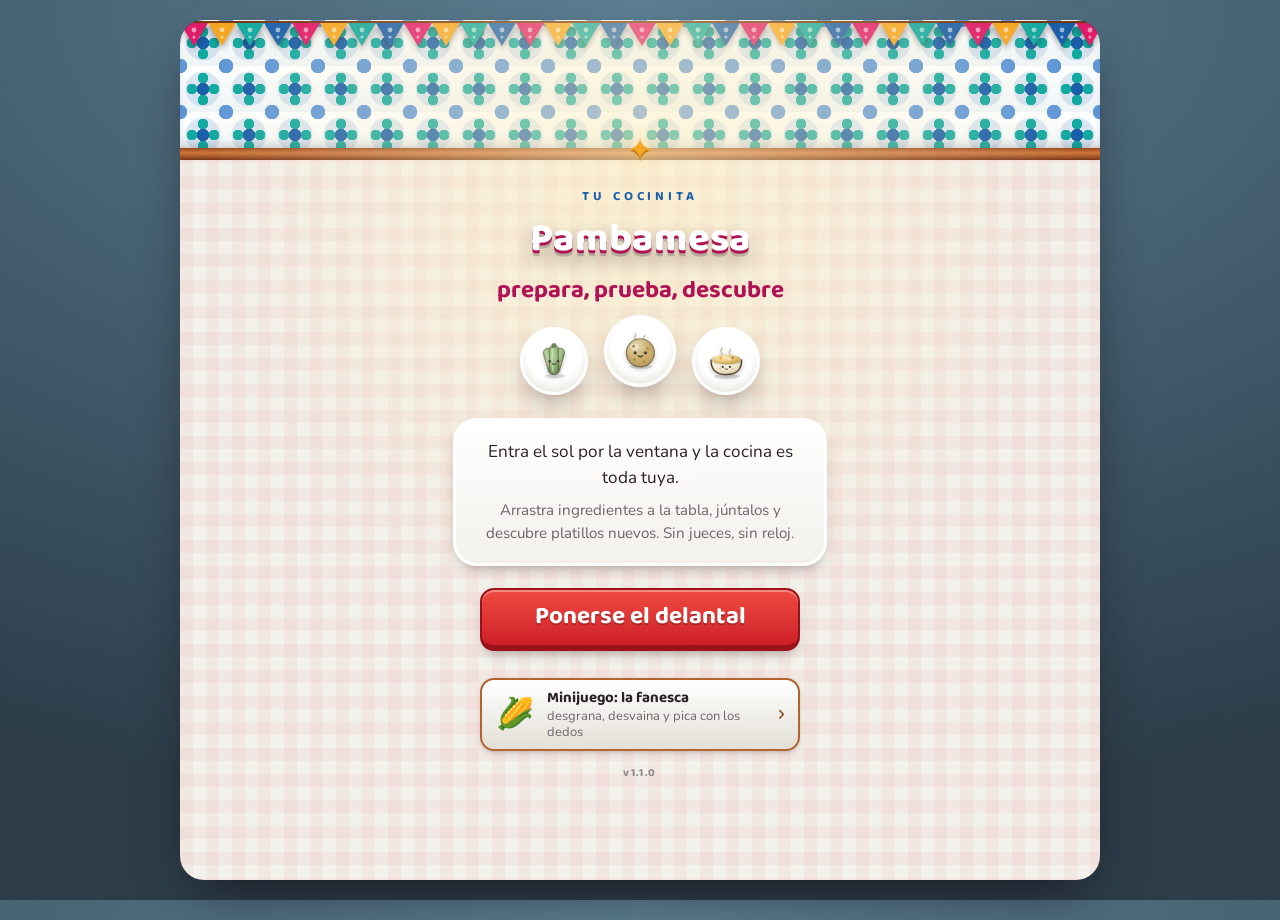
==== commit bf30d753: "Revert "Fusionar cocina-cenital: la cocina pasa a vista cenital con arrastre" This reverts commit 79" ====
--- a/index.html
+++ b/index.html
@@ -3,142 +3,182 @@
 <head>
   <meta charset="UTF-8">
   <meta name="viewport" content="width=device-width, initial-scale=1.0, viewport-fit=cover, maximum-scale=1, user-scalable=no">
-  <title>Pambamesa — la cocina de los sabores por descubrir</title>
-  <meta name="description" content="Cocina en tu fogón, junta ingredientes y descubre platos para coleccionar, al estilo Little Alchemy y un álbum de cartas.">
+  <title>Pambamesa — tu cocinita</title>
+  <meta name="description" content="Entra a tu cocina, arrastra los ingredientes que tienes y descubre platillos nuevos. Sin jueces, sin reloj: solo tú y el fuego.">
   <meta name="mobile-web-app-capable" content="yes">
   <meta name="apple-mobile-web-app-capable" content="yes">
   <meta name="apple-mobile-web-app-status-bar-style" content="black-translucent">
   <meta name="apple-mobile-web-app-title" content="Pambamesa">
-  <meta name="theme-color" content="#e8a596">
+  <meta name="theme-color" content="#1b5faa">
   <link rel="manifest" href="manifest.json">
-  <link rel="apple-touch-icon" href="icon.svg">
+  <link rel="apple-touch-icon" href="icon-180.png">
   <link rel="icon" type="image/svg+xml" href="icon.svg">
   <link rel="preconnect" href="https://fonts.googleapis.com">
   <link rel="preconnect" href="https://fonts.gstatic.com" crossorigin>
-  <link href="https://fonts.googleapis.com/css2?family=Lora:ital,wght@0,400;0,500;0,600;1,400&family=Caveat:wght@400;600;700&display=swap" rel="stylesheet">
+  <link href="https://fonts.googleapis.com/css2?family=Baloo+2:wght@500;600;700;800&family=Nunito:ital,wght@0,400;0,600;0,700;0,800;1,400&display=swap" rel="stylesheet">
+  <link rel="stylesheet" href="design-system.css">
   <link rel="stylesheet" href="styles.css">
+  <script type="importmap">
+    { "imports": { "three": "./vendor/three.module.min.js", "three/addons/": "./vendor/addons/" } }
+  </script>
 </head>
 <body>
 <div id="stage">
 
-  <!-- HUD: progreso del álbum -->
+  <!-- HUD: progreso del recetario y sucres -->
   <header id="hud" class="hud hidden">
-    <div class="hud-progress">
-      <span class="progress-count hud-count"></span>
-      <div class="hud-bar"><span class="progress-fill hud-bar-fill"></span></div>
-    </div>
-    <div class="hud-sucres" aria-label="Sucres">
-      <span class="hud-sucres-ic icono-sucre" aria-hidden="true">S</span><span class="hud-sucres-count">0</span>
-    </div>
+    <span class="pill hud-count progress-count"></span>
+    <div class="meter"><span class="meter-fill progress-fill"></span></div>
+    <span class="pill pill--maiz hud-sucres">
+      <span class="icono-sucre" aria-hidden="true">S</span><span class="hud-sucres-count">0</span>
+    </span>
   </header>
 
-  <!-- ================= Portada: la mesa servida ================= -->
-  <main id="screen-cover" class="screen active">
-    <div class="portada">
-      <!-- los platos regados por la mesa, como en una pambamesa de verdad -->
-      <div class="portada-mesa" aria-hidden="true">
-        <span data-icon="bolon"></span><span data-icon="humita"></span>
-        <span data-icon="tigrillo"></span><span data-icon="llapingacho"></span>
-        <span data-icon="encebollado"></span><span data-icon="cafe_pasado"></span>
-        <span data-icon="verde"></span><span data-icon="maiz"></span>
-        <span data-icon="queso"></span><span data-icon="papa"></span>
-        <span data-icon="chicharron"></span><span data-icon="huevo"></span>
-      </div>
-
-      <div class="portada-centro">
-        <p class="portada-over">una mesa servida entre todos</p>
-        <h1>Pambamesa</h1>
-        <p class="portada-sub hand">de sabores por descubrir</p>
-        <p class="portada-quote">En una pambamesa cada quien trae lo suyo y se come de todo un poco. Empieza tu canasta en la Costa, prende el fogón, y descubre qué sale de juntar dos cosas que nunca habías juntado.</p>
-        <button type="button" id="btn-abrir" class="btn-leather wide">Poner la mesa</button>
-      </div>
-    </div>
-  </main>
-
-  <!-- ================= La cocina: encimera cenital ================= -->
-  <main id="screen-taller" class="screen">
-    <div class="cocina">
-      <div class="fogon-zona">
-        <div id="hornilla" class="hornilla">
-          <span id="combo-indicador" class="combo-indicador hidden"></span>
-          <div id="olla" class="olla" role="button" tabindex="0" aria-label="La olla: suelta aquí los ingredientes">
-            <div class="olla-vapor" aria-hidden="true"><i></i><i></i><i></i></div>
-            <div id="olla-dentro" class="olla-dentro"></div>
-          </div>
+  <!-- ================= Portada ================= -->
+  <main id="screen-cover" class="screen screen--portada active">
+    <span class="mundo-puesto" aria-hidden="true"></span>
+    <div class="cover">
+      <span class="cover-sun" aria-hidden="true"></span>
+      <span class="cover-star" aria-hidden="true">✦</span>
+      <p class="cover-over">tu cocinita</p>
+      <h1 class="cover-title">Pambamesa</h1>
+      <p class="cover-sub">prepara, prueba, descubre</p>
+      <div class="cover-peek" aria-hidden="true">
+        <span class="plate" data-icon="verde"></span>
+        <span class="plate" data-icon="bolon"></span>
+        <span class="plate" data-icon="tigrillo"></span>
+      </div>
+      <div class="panel cover-quote">
+        <p>Entra el sol por la ventana y la cocina es toda tuya.</p>
+        <p class="muted">Arrastra ingredientes a la tabla, júntalos y descubre platillos nuevos. Sin jueces, sin reloj.</p>
+      </div>
+      <button type="button" id="btn-abrir" class="btn btn--lg btn--block">Ponerse el delantal</button>
+      <a class="cover-mini" href="fanesca/">
+        <span class="cover-mini-ic" aria-hidden="true">🌽</span>
+        <span>
+          <b>Minijuego: la fanesca</b>
+          desgrana, desvaina y pica con los dedos
+        </span>
+        <span class="cover-mini-flecha" aria-hidden="true">›</span>
+      </a>
+      <p class="version-tag" data-version></p>
+    </div>
+  </main>
+
+  <!-- ================= Cocina: el mesón (a pantalla completa) ================= -->
+  <main id="screen-taller" class="screen screen--cocina">
+    <!-- el mesón 3D ocupa toda la pantalla: es el fondo, no un cuadro -->
+    <div id="cocina3d" class="cocina3d hidden"></div>
+
+    <!-- capa de mandos, flotando sobre la escena -->
+    <div class="cocina-ui">
+      <div id="estacion-fichas" class="estacion-fichas"></div>
+      <span id="combo-indicador" class="pill pill--rosa combo-indicador hidden"></span>
+      <div id="mesa-etiquetas" class="mesa-etiquetas hidden"></div>
+      <div id="taller-action" class="taller-action"></div>
+    </div>
+
+    <!-- respaldo 2D para navegadores sin WebGL -->
+    <div class="hoja hoja--cocina">
+      <div id="fogon" class="fogon">
+        <button type="button" id="slot-a" class="carta-slot" aria-label="Primer ingrediente"></button>
+        <span class="fusion-plus" aria-hidden="true">+</span>
+        <button type="button" id="slot-b" class="carta-slot" aria-label="Segundo ingrediente"></button>
+      </div>
+      <div id="en-preparacion" class="panel panel--sunken en-preparacion hidden"></div>
+    </div>
+  </main>
+
+  <!-- ================= Recetario ================= -->
+  <main id="screen-coleccion" class="screen screen--recetario">
+    <span class="mundo-puesto" aria-hidden="true"></span>
+    <div class="hoja">
+      <header class="hoja-head">
+        <div class="sign">
+          <h2 class="sign-title">El recetario</h2>
+          <p class="sign-sub"><span class="progress-count"></span> descubiertos</p>
         </div>
-        <p id="fogon-hint" class="fogon-hint"></p>
-        <div id="taller-action" class="taller-action"></div>
-      </div>
-
-      <div class="encimera">
-        <div id="repisa-utensilios" class="repisa repisa-utensilios"></div>
-        <div id="repisa-prep" class="repisa repisa-prep"></div>
-        <div id="repisa-ingredientes" class="repisa repisa-ingredientes"></div>
-      </div>
-    </div>
-  </main>
-
-  <!-- ================= Colección: el álbum ================= -->
-  <main id="screen-coleccion" class="screen">
-    <div class="coleccion-wrap">
-      <header class="coleccion-head">
-        <h2>El álbum</h2>
-        <p class="coleccion-progress"><span class="progress-count"></span> cartas descubiertas</p>
       </header>
-      <div id="coleccion-body"></div>
-      <p class="coleccion-footnote">Toca una página en blanco: el recetario ya tiene escrita su pista.</p>
-    </div>
-  </main>
-
-  <!-- ================= Feria: canastas, mercado y regalos ================= -->
-  <main id="screen-feria" class="screen">
-    <div class="feria-wrap">
-      <header class="feria-head">
-        <h2>La feria</h2>
-        <p class="feria-sub hand">canastas para reponer la despensa</p>
+      <div id="coleccion-body" class="scroll"></div>
+    </div>
+  </main>
+
+  <!-- ================= Despensa ================= -->
+  <main id="screen-feria" class="screen screen--despensa">
+    <span class="mundo-puesto" aria-hidden="true"></span>
+    <div class="hoja">
+      <header class="hoja-head">
+        <div class="sign">
+          <h2 class="sign-title">La despensa</h2>
+          <p class="sign-sub">cajas, mercado y antojos</p>
+        </div>
       </header>
 
-      <!-- la canasta se toca directamente: sin botón intermedio -->
-      <div class="canasta-box">
-        <button type="button" id="feria-abrir-btn" class="canasta" aria-label="Abrir una canasta">
-          <span class="canasta-asa" aria-hidden="true"></span>
-          <span class="canasta-cuerpo" aria-hidden="true"></span>
-          <span class="canasta-cuenta sobre-count">0</span>
-        </button>
-        <p id="feria-timer" class="sobre-timer"></p>
-      </div>
-
-      <section class="mercado-section">
-        <h3 class="mercado-title">El mercado</h3>
-        <p class="mercado-blurb">Cocinar en el fogón te da <strong>sucres</strong> <span class="icono-sucre">S</span>. Cámbialos aquí si te quedaste sin ingredientes.</p>
-        <div id="mercado-semillas" class="mercado-grid"></div>
-        <div class="mercado-acciones">
-          <button type="button" id="mercado-sobre-btn" class="btn-ghost">Comprar canasta · 20 <span class="icono-sucre">S</span></button>
-          <button type="button" id="pregon-btn" class="btn-ghost">📣 Escuchar el pregón</button>
-        </div>
-        <p id="pregon-timer" class="pregon-timer"></p>
-      </section>
-
-      <section class="regalos-section">
-        <h3 class="regalos-title">Compartir con alguien</h3>
-        <p class="regalos-blurb">Toca una carta de tu álbum para regalársela a un vecino — a ti no te cuesta nada, y a él le llega una copia de verdad. Te quedan <span id="regalos-restantes">3</span> regalos hoy.</p>
-        <div id="regalos-grid" class="regalos-grid"></div>
-      </section>
-    </div>
-  </main>
-
-  <!-- Navegación: los separadores del recetario -->
-  <nav id="tabs" class="tabs hidden">
-    <button type="button" class="tab-btn" data-tab="taller"><span class="tab-ic" data-icon="olla"></span>Cocina</button>
-    <button type="button" class="tab-btn" data-tab="coleccion"><span class="tab-ic" data-icon="cuaderno"></span>Álbum</button>
-    <button type="button" class="tab-btn" data-tab="feria"><span class="tab-ic" data-icon="tab_mercado"></span>Feria</button>
+      <div class="scroll">
+        <!-- La caja del mercado -->
+        <section class="panel panel--rosa caja-box">
+          <div class="caja-visual" aria-hidden="true"><span class="caja-sello">✦</span></div>
+          <p class="caja-stash"><span class="sobre-count">0</span> caja(s) por abrir</p>
+          <button type="button" id="feria-abrir-btn" class="btn btn--maiz btn--block">Abrir una caja</button>
+          <p id="feria-timer" class="caja-timer"></p>
+        </section>
+
+        <!-- La canasta: lo que me llevo al mesón -->
+        <section class="seccion">
+          <p class="label">tu canasta <span id="canasta-cuenta" class="canasta-cuenta">0/8</span></p>
+          <div class="panel panel--canasta seccion-panel">
+            <p class="seccion-nota">Solo esto estará al alcance en el mesón. Toca para sacarlo.</p>
+            <div id="canasta-grid" class="chip-grid"></div>
+          </div>
+        </section>
+
+        <!-- Todo lo que tengo guardado -->
+        <section class="seccion">
+          <p class="label">en la despensa</p>
+          <div class="panel panel--repisa seccion-panel">
+            <p class="seccion-nota">Toca un ingrediente para llevarlo a la canasta.</p>
+            <div id="despensa-grid" class="chip-grid"></div>
+          </div>
+        </section>
+
+        <!-- El mercado -->
+        <section class="seccion">
+          <p class="label">el mercado</p>
+          <div class="panel seccion-panel">
+            <p class="seccion-nota">Cocinar te da sucres <span class="icono-sucre">S</span>. Cámbialos por lo que te falte.</p>
+            <div id="mercado-semillas" class="mercado-grid"></div>
+            <div class="seccion-acciones">
+              <button type="button" id="mercado-sobre-btn" class="btn btn--peltre btn--sm">Caja · 20 <span class="icono-sucre">S</span></button>
+              <button type="button" id="pregon-btn" class="btn btn--peltre btn--sm">📣 El pregón</button>
+            </div>
+            <p id="pregon-timer" class="seccion-nota"></p>
+          </div>
+        </section>
+
+        <!-- Compartir -->
+        <section class="seccion">
+          <p class="label">invitar a probar</p>
+          <div class="panel seccion-panel">
+            <p class="seccion-nota">Regala un plato a alguien — a ti no te cuesta nada. Te quedan <span id="regalos-restantes" class="regalos-num">3</span> hoy.</p>
+            <div id="regalos-grid" class="album-grid"></div>
+          </div>
+        </section>
+      </div>
+    </div>
+  </main>
+
+  <!-- Navegación -->
+  <nav id="tabs" class="tabbar hidden">
+    <button type="button" class="tab-btn" data-tab="taller"><span class="tab-ic" data-icon="mezclar"></span>Cocina</button>
+    <button type="button" class="tab-btn" data-tab="coleccion"><span class="tab-ic" data-icon="cuaderno"></span>Recetario</button>
+    <button type="button" class="tab-btn" data-tab="feria"><span class="tab-ic" data-icon="tab_mercado"></span>Despensa</button>
   </nav>
 
-  <!-- Modal: revelación (apertura de carta, giro 3D + swipe) -->
+  <!-- Modal: revelación -->
   <div id="modal-reveal" class="modal reveal-modal" role="dialog" aria-modal="true">
     <div class="reveal-wrap">
       <div id="reveal-stage" class="reveal-stage">
-        <span id="reveal-restantes" class="reveal-restantes hidden"></span>
+        <span id="reveal-restantes" class="pill pill--maiz reveal-restantes hidden"></span>
         <div id="reveal-stack-3" class="carta back reveal-stack-layer hidden" aria-hidden="true"><div class="carta-textura"></div></div>
         <div id="reveal-stack-2" class="carta back reveal-stack-layer hidden" aria-hidden="true"><div class="carta-textura"></div></div>
         <div id="reveal-flip" class="carta-flip">
@@ -150,43 +190,44 @@
           </div>
         </div>
       </div>
-      <p id="reveal-hint" class="reveal-hint hand">↑ desliza para revelar</p>
+      <p id="reveal-hint" class="reveal-hint">↑ desliza para revelar</p>
       <p id="reveal-banner" class="reveal-banner"></p>
-      <button type="button" id="reveal-ok" class="btn-leather wide">Revelar</button>
-    </div>
-  </div>
-
-  <!-- Modal: detalle de una carta descubierta -->
+      <button type="button" id="reveal-ok" class="btn btn--lg btn--block">Revelar</button>
+    </div>
+  </div>
+
+  <!-- Modal: detalle de una carta -->
   <div id="modal-detalle" class="modal" role="dialog" aria-modal="true">
-    <div class="detalle-panel">
+    <div class="sheet">
       <div id="detalle-art" class="detalle-art"></div>
-      <h3 id="detalle-nombre" class="detalle-nombre"></h3>
-      <p id="detalle-rareza" class="detalle-rareza"></p>
-      <p id="detalle-lore" class="detalle-lore"></p>
-      <button type="button" id="detalle-close" class="btn-ghost wide">Cerrar</button>
-    </div>
-  </div>
-
-  <!-- Modal: pista de una página aún en blanco -->
+      <p id="detalle-rareza" class="sheet-eyebrow"></p>
+      <h3 id="detalle-nombre" class="sheet-title"></h3>
+      <p id="detalle-lore" class="sheet-body"></p>
+      <div id="detalle-paso" class="detalle-paso hidden"></div>
+      <button type="button" id="detalle-close" class="btn btn--peltre btn--block">Cerrar</button>
+    </div>
+  </div>
+
+  <!-- Modal: pista -->
   <div id="modal-pista" class="modal" role="dialog" aria-modal="true">
-    <div class="detalle-panel pista-panel">
+    <div class="sheet">
       <div class="carta back rarity-hallazgo pista-carta" aria-hidden="true">
         <div class="carta-textura"></div><span class="carta-interrogante">?</span>
       </div>
-      <p class="pista-label">el recetario murmura…</p>
+      <p class="sheet-eyebrow">la cocina murmura…</p>
       <p id="pista-texto" class="pista-texto"></p>
-      <button type="button" id="pista-close" class="btn-ghost wide">Cerrar</button>
+      <button type="button" id="pista-close" class="btn btn--peltre btn--block">Cerrar</button>
     </div>
   </div>
 
   <!-- Modal: racha diaria -->
   <div id="modal-racha" class="modal" role="dialog" aria-modal="true">
-    <div class="detalle-panel racha-panel">
+    <div class="sheet">
       <span class="racha-ic" aria-hidden="true">🔥</span>
-      <h3 class="racha-titulo"><span id="racha-dias">1</span> días seguidos</h3>
-      <p class="racha-sub">Volviste a prender el fogón</p>
+      <p class="sheet-eyebrow">volviste a la cocina</p>
+      <h3 class="sheet-title">Racha de <span id="racha-dias">1</span> día(s)</h3>
       <p id="racha-recompensa" class="racha-recompensa"></p>
-      <button type="button" id="racha-reclamar-btn" class="btn-leather wide">Reclamar</button>
+      <button type="button" id="racha-reclamar-btn" class="btn btn--maiz btn--block">Reclamar</button>
     </div>
   </div>
 
@@ -194,8 +235,11 @@
   <div id="toast" class="toast" role="status" aria-live="polite"></div>
 
 </div>
+  <script src="version.js"></script>
   <script src="icons.js"></script>
   <script src="recetario.js"></script>
+  <script type="module" src="escena3d.js"></script>
   <script src="app.js"></script>
+  <script src="actualizador.js" data-sw="sw.js"></script>
 </body>
 </html>
--- a/design-system.css
+++ b/design-system.css
@@ -0,0 +1,519 @@
+/* ============================================================
+   PAMBAMESA — design-system.css
+   El lenguaje visual del juego, en dos capas:
+
+   1. TOKENS      — la única fuente de verdad: color, elevación,
+                    radios, espaciado, tipografía, movimiento, capas.
+   2. COMPONENTES — piezas reusables construidas SOLO con tokens.
+
+   La paleta es de comida popular latinoamericana: azulejo de
+   talavera, rosa mexicano, amarillo cempasúchil, verde nopal,
+   rojo guajillo y blanco de peltre. Nada de crema de cuaderno:
+   los fondos son cal blanca y madera pintada de puesto de mercado.
+   ============================================================ */
+
+:root {
+  /* ==========================================================
+     1. TOKENS
+     ========================================================== */
+
+  /* --- Rampas del barrio --- */
+  /* talavera: el azul cobalto del azulejo pintado */
+  --talavera-200: #a9c9ec;
+  --talavera-300: #5f97d8;
+  --talavera-500: #1b5faa;
+  --talavera-700: #123f74;
+
+  /* jade: el verde agua de la loza y los toldos */
+  --jade-200: #8fe0d6;
+  --jade-300: #3fc7bc;
+  --jade-400: #12a9a0;
+  --jade-600: #0a7a74;
+
+  /* rosa mexicano: el color de la fiesta, del papel picado */
+  --rosa-300: #ff77ab;
+  --rosa-400: #f53d8a;
+  --rosa-500: #e01b6a;
+  --rosa-600: #b01254;
+  --rosa-700: #7d0a3b;
+
+  /* chile guajillo: la salsa, las llamadas a la acción */
+  --chile-400: #ef4b40;
+  --chile-500: #ce2029;
+  --chile-600: #9b1219;
+
+  /* cempasúchil: el amarillo del maíz y de las monedas */
+  --maiz-300: #ffc93c;
+  --maiz-400: #f5a623;
+  --maiz-600: #c07610;
+  --maiz-800: #6f4308;
+
+  /* nopal: el verde del limón y del cilantro */
+  --nopal-300: #a8d95a;
+  --nopal-400: #8cc63f;
+  --nopal-500: #6fae2e;
+  --nopal-600: #4c7c1f;
+
+  /* madera pintada del puesto de mercado */
+  --madera-200: #e8a469;
+  --madera-300: #d07c3f;
+  --madera-400: #b4632c;
+  --madera-500: #93491c;
+  --madera-600: #723713;
+  --madera-700: #4b230b;
+
+  /* peltre: el blanco esmaltado de los platos y la cal de la pared */
+  --peltre-100: #ffffff;
+  --peltre-200: #f3f1ec;
+  --peltre-300: #e3dfd6;
+  --peltre-400: #cbc5b8;
+
+  /* pizarra: el menú escrito con gis */
+  --pizarra-500: #2f2733;
+  --pizarra-700: #1d1822;
+
+  /* metal: los utensilios */
+  --metal-400: #9aa3ae;
+  --metal-600: #6c7683;
+
+  /* tinta */
+  --tinta-900: #2b2129;
+  --tinta-600: #6f626c;
+  --tinta-invert: #fdf8f4;
+
+  /* --- Roles semánticos (lo que usan los componentes) --- */
+  --surface:        var(--peltre-200);
+  --surface-raised: var(--peltre-100);
+  --surface-sunken: var(--peltre-300);
+  --text:           var(--tinta-900);
+  --text-muted:     var(--tinta-600);
+  --text-invert:    var(--tinta-invert);
+  --accent:         var(--rosa-500);
+  --accent-ink:     var(--rosa-700);
+  --hairline:        rgba(43, 33, 41, .16);
+  --hairline-strong: rgba(43, 33, 41, .3);
+
+  /* rareza (mismo lenguaje en cartas, chips y bordes) */
+  --rarity-semilla:   var(--madera-400);
+  --rarity-semilla-d: var(--madera-600);
+  --rarity-hallazgo:   var(--nopal-500);
+  --rarity-hallazgo-d: var(--nopal-600);
+  --rarity-receta:   var(--maiz-400);
+  --rarity-receta-d: var(--maiz-600);
+  --rarity-tool:   var(--metal-400);
+  --rarity-tool-d: var(--metal-600);
+
+  /* --- Espaciado (escala 4pt) --- */
+  --sp-1: .25rem;  --sp-2: .5rem;   --sp-3: .75rem;  --sp-4: 1rem;
+  --sp-5: 1.25rem; --sp-6: 1.5rem;  --sp-8: 2rem;    --sp-10: 2.5rem;
+
+  /* --- Radios --- */
+  --r-sm: 10px; --r-md: 14px; --r-lg: 18px; --r-xl: 24px; --r-pill: 999px;
+
+  /* --- Elevación --- */
+  --e-1: 0 2px 6px -2px rgba(43,33,41,.35);
+  --e-2: 0 6px 14px -6px rgba(43,33,41,.45);
+  --e-3: 0 14px 30px -12px rgba(43,33,41,.55);
+  --e-4: 0 24px 54px -18px rgba(20,12,18,.7);
+  --gloss: inset 0 2px 0 rgba(255,255,255,.35);
+  --inset: inset 0 2px 6px rgba(43,33,41,.28);
+  --ring: 3px solid var(--peltre-100);
+
+  /* --- Patrones del barrio --- */
+  /* azulejo de talavera: flor de cuatro pétalos sobre loza blanca */
+  --patron-talavera:
+    radial-gradient(circle at 50% 50%, var(--talavera-500) 0 6px, transparent 6.5px),
+    radial-gradient(circle at 50% 26%, var(--jade-400) 0 5px, transparent 5.5px),
+    radial-gradient(circle at 50% 74%, var(--jade-400) 0 5px, transparent 5.5px),
+    radial-gradient(circle at 26% 50%, var(--jade-400) 0 5px, transparent 5.5px),
+    radial-gradient(circle at 74% 50%, var(--jade-400) 0 5px, transparent 5.5px),
+    radial-gradient(circle at 50% 50%, rgba(27,95,170,.14) 0 17px, transparent 18px),
+    radial-gradient(circle at 0 0, var(--talavera-300) 0 7px, transparent 7.5px),
+    radial-gradient(circle at 100% 0, var(--talavera-300) 0 7px, transparent 7.5px),
+    radial-gradient(circle at 0 100%, var(--talavera-300) 0 7px, transparent 7.5px),
+    radial-gradient(circle at 100% 100%, var(--talavera-300) 0 7px, transparent 7.5px),
+    linear-gradient(180deg, #fff, #eef4f7);
+  --patron-talavera-size: 46px 46px;
+
+  /* papel picado: la guirnalda de la fiesta */
+  --papel-picado: url("data:image/svg+xml,%3Csvg xmlns='http://www.w3.org/2000/svg' width='112' height='30'%3E%3Cpath d='M0 2h112' stroke='%23723713' stroke-width='2'/%3E%3Cpath d='M0 3h28L14 26z' fill='%23e01b6a'/%3E%3Cpath d='M28 3h28L42 26z' fill='%23f5a623'/%3E%3Cpath d='M56 3h28L70 26z' fill='%2312a9a0'/%3E%3Cpath d='M84 3h28L98 26z' fill='%231b5faa'/%3E%3Cg fill='%23ffffff' fill-opacity='.55'%3E%3Ccircle cx='14' cy='10' r='2.4'/%3E%3Ccircle cx='42' cy='10' r='2.4'/%3E%3Ccircle cx='70' cy='10' r='2.4'/%3E%3Ccircle cx='98' cy='10' r='2.4'/%3E%3Ccircle cx='14' cy='17' r='1.5'/%3E%3Ccircle cx='42' cy='17' r='1.5'/%3E%3Ccircle cx='70' cy='17' r='1.5'/%3E%3Ccircle cx='98' cy='17' r='1.5'/%3E%3C/g%3E%3C/svg%3E");
+
+  /* mantel de hule: cuadros de fonda */
+  --patron-mantel:
+    repeating-linear-gradient(90deg, rgba(206,32,41,.045) 0 13px, transparent 13px 26px),
+    repeating-linear-gradient(180deg, rgba(206,32,41,.045) 0 13px, transparent 13px 26px);
+
+  /* --- Tipografía --- */
+  --font-display: 'Baloo 2', 'Comic Sans MS', cursive;
+  --font-text:    'Nunito', 'Segoe UI', system-ui, sans-serif;
+  --t-2xs: .62rem; --t-xs: .72rem; --t-sm: .84rem; --t-md: .95rem;
+  --t-lg: 1.1rem;  --t-xl: 1.35rem; --t-2xl: 1.7rem; --t-3xl: 2.2rem;
+  --lead-tight: 1.15; --lead: 1.5;
+  --track-caps: .16em;
+
+  /* --- Movimiento --- */
+  --dur-fast: .12s; --dur: .22s; --dur-slow: .4s;
+  --ease-out: cubic-bezier(.2, .85, .3, 1);
+  --ease-pop: cubic-bezier(.3, 1.6, .4, 1);
+
+  /* --- Capas --- */
+  --z-scene: 1; --z-hud: 50; --z-nav: 55; --z-banner: 80; --z-modal: 90; --z-toast: 95;
+
+  /* --- Medidas del marco --- */
+  --frame: 480px;
+  --hud-h: 78px;   /* deja libre la guirnalda de papel picado */
+  --nav-h: 66px;
+}
+
+/* ============================================================
+   2. COMPONENTES
+   ============================================================ */
+
+/* ---------- Botón ----------
+   La "cara" y el "canto" se pasan por custom props: cambiar de
+   variante es cambiar dos tokens, no reescribir sombras. */
+.btn {
+  --btn-face: var(--chile-500);
+  --btn-face-hi: var(--chile-400);
+  --btn-edge: var(--chile-600);
+  --btn-ink: #fff;
+  --btn-lip: 5px;
+
+  position: relative;
+  display: inline-flex; align-items: center; justify-content: center; gap: var(--sp-2);
+  padding: .72rem 1.5rem;
+  font-family: var(--font-display); font-size: var(--t-lg); font-weight: 700; line-height: 1;
+  color: var(--btn-ink);
+  background: linear-gradient(180deg, var(--btn-face-hi), var(--btn-face));
+  border: 2.5px solid var(--btn-edge);
+  border-bottom-width: var(--btn-lip);
+  border-radius: var(--r-md);
+  box-shadow: var(--gloss), var(--e-2);
+  text-shadow: 0 1.5px 0 rgba(0,0,0,.22);
+  transition: transform var(--dur-fast) var(--ease-out),
+              border-bottom-width var(--dur-fast) var(--ease-out),
+              filter var(--dur-fast) var(--ease-out);
+}
+.btn:active { transform: translateY(calc(var(--btn-lip) - 2.5px)); border-bottom-width: 2.5px; box-shadow: var(--inset); }
+.btn:disabled { filter: grayscale(.7) brightness(.94); cursor: default; }
+.btn:disabled:active { transform: none; border-bottom-width: var(--btn-lip); box-shadow: var(--gloss), var(--e-2); }
+
+.btn--rosa   { --btn-face: var(--rosa-500);   --btn-face-hi: var(--rosa-400);   --btn-edge: var(--rosa-700); }
+.btn--jade   { --btn-face: var(--jade-400);   --btn-face-hi: var(--jade-300);   --btn-edge: var(--jade-600); }
+.btn--nopal  { --btn-face: var(--nopal-500);  --btn-face-hi: var(--nopal-400);  --btn-edge: var(--nopal-600); }
+.btn--maiz   { --btn-face: var(--maiz-400);   --btn-face-hi: var(--maiz-300);   --btn-edge: var(--maiz-600); --btn-ink: var(--maiz-800); text-shadow: 0 1.5px 0 rgba(255,255,255,.4); }
+.btn--peltre { --btn-face: var(--peltre-200); --btn-face-hi: var(--peltre-100); --btn-edge: var(--madera-400); --btn-ink: var(--text); text-shadow: none; }
+.btn--madera { --btn-face: var(--madera-400); --btn-face-hi: var(--madera-300); --btn-edge: var(--madera-600); }
+
+.btn--sm    { padding: .42rem .9rem; font-size: var(--t-sm); --btn-lip: 4px; border-radius: var(--r-sm); }
+.btn--lg    { padding: .85rem 1.6rem; font-size: var(--t-xl); --btn-lip: 6px; }
+.btn--block { display: flex; width: 100%; }
+
+/* ---------- Panel ---------- */
+.panel {
+  --panel-face: var(--surface-raised);
+  --panel-face-2: var(--surface);
+  position: relative;
+  background: linear-gradient(180deg, var(--panel-face), var(--panel-face-2));
+  border: var(--ring);
+  border-radius: var(--r-xl);
+  box-shadow: var(--e-2);
+  padding: var(--sp-4);
+}
+.panel--rosa   { --panel-face: var(--rosa-400); --panel-face-2: var(--rosa-600); color: var(--text-invert); }
+.panel--jade   { --panel-face: var(--jade-300); --panel-face-2: var(--jade-600); color: var(--text-invert); }
+.panel--madera { --panel-face: var(--madera-300); --panel-face-2: var(--madera-500); color: var(--text-invert); }
+.panel--sunken {
+  background: rgba(43,33,41,.06);
+  border: 2px dashed var(--hairline);
+  box-shadow: none;
+}
+.panel--flat { box-shadow: var(--e-1); border-width: 2px; }
+
+/* ---------- Rótulo: la pizarra del menú, en su marco de madera ---------- */
+.sign {
+  position: relative;
+  display: flex; flex-direction: column; align-items: center;
+  padding: var(--sp-3) var(--sp-6);
+  background:
+    linear-gradient(180deg, rgba(255,255,255,.07), transparent 40%),
+    linear-gradient(180deg, var(--pizarra-500), var(--pizarra-700));
+  border: 5px solid var(--madera-400);
+  border-radius: var(--r-lg);
+  box-shadow: inset 0 0 0 2px rgba(255,255,255,.08), var(--e-3);
+  text-align: center;
+}
+/* tornillos de latón en las esquinas del marco */
+.sign::before, .sign::after {
+  content: ''; position: absolute; top: .3rem; width: .45rem; height: .45rem;
+  background: radial-gradient(circle at 35% 32%, var(--maiz-300), var(--maiz-600));
+  border-radius: 50%;
+  box-shadow: 0 1px 2px rgba(0,0,0,.45);
+}
+.sign::before { left: .35rem; }
+.sign::after  { right: .35rem; }
+.sign-title {
+  font-family: var(--font-display); font-size: var(--t-2xl); font-weight: 800; line-height: 1.05;
+  color: #fff;
+  text-shadow: 0 0 12px rgba(255,255,255,.28);
+}
+.sign-sub {
+  font-family: var(--font-text); font-size: var(--t-sm); font-weight: 600;
+  color: var(--maiz-300);
+}
+
+/* ---------- Rótulo pequeño de sección ---------- */
+.label {
+  display: inline-flex; align-items: center; gap: var(--sp-2);
+  font-family: var(--font-display); font-size: var(--t-xs); font-weight: 700;
+  letter-spacing: var(--track-caps); text-transform: uppercase;
+  color: var(--accent-ink);
+}
+.label::before, .label::after { content: '✦'; font-size: .6em; color: var(--maiz-400); letter-spacing: 0; }
+
+/* ---------- Plato de peltre: el marco de todo icono ---------- */
+.plate {
+  display: flex; align-items: center; justify-content: center;
+  aspect-ratio: 1;
+  background: radial-gradient(circle at 50% 40%, #fff 0%, #fff 54%, var(--peltre-300) 88%);
+  border-radius: 50%;
+  box-shadow: inset 0 0 0 2px rgba(43,33,41,.05), inset 0 -3px 8px rgba(43,33,41,.08);
+}
+/* el margen del plato se da con el ancho del icono, NO con padding en %:
+   un padding porcentual se mide contra el contenedor padre y puede
+   comerse el plato entero. height:auto + aspect-ratio evita el 0px. */
+.plate > svg { width: 72%; height: auto; aspect-ratio: 1; filter: drop-shadow(0 2px 2px rgba(43,33,41,.25)); }
+
+/* ---------- Badge ---------- */
+.badge {
+  --badge-face: var(--chile-500);
+  --badge-edge: var(--chile-600);
+  display: inline-flex; align-items: center; justify-content: center;
+  min-width: 1.35rem; height: 1.35rem; padding: 0 .28rem;
+  font-family: var(--font-display); font-size: var(--t-2xs); font-weight: 800; line-height: 1;
+  color: #fff;
+  background: linear-gradient(180deg, var(--badge-face), var(--badge-edge));
+  border: 2px solid var(--peltre-100);
+  border-radius: var(--r-pill);
+  box-shadow: var(--e-1);
+}
+.badge--metal { --badge-face: var(--metal-400); --badge-edge: var(--metal-600); }
+.badge--maiz  { --badge-face: var(--maiz-300);  --badge-edge: var(--maiz-600); color: var(--maiz-800); }
+.badge--nopal { --badge-face: var(--nopal-500); --badge-edge: var(--nopal-600); }
+
+/* ---------- Pill ---------- */
+.pill {
+  display: inline-flex; align-items: center; gap: .3rem;
+  padding: .16rem .7rem;
+  font-family: var(--font-display); font-size: var(--t-sm); font-weight: 700; line-height: 1.3;
+  color: var(--text);
+  background: var(--peltre-100);
+  border: 2px solid var(--hairline);
+  border-radius: var(--r-pill);
+  box-shadow: var(--e-1);
+  white-space: nowrap;
+}
+.pill--dark { color: var(--text-invert); background: rgba(29,24,34,.82); border-color: rgba(255,255,255,.4); }
+.pill--maiz { color: var(--maiz-800); background: linear-gradient(180deg, var(--maiz-300), var(--maiz-400)); border-color: var(--maiz-600); }
+.pill--rosa { color: #fff; background: linear-gradient(180deg, var(--rosa-400), var(--rosa-600)); border-color: var(--rosa-700); }
+
+/* ---------- Moneda ---------- */
+.icono-sucre {
+  display: inline-flex; align-items: center; justify-content: center;
+  width: 1.15em; height: 1.15em; border-radius: 50%;
+  background: conic-gradient(from 210deg, var(--maiz-300), var(--maiz-600), var(--maiz-300));
+  color: var(--maiz-800); font-family: var(--font-display); font-weight: 800; font-size: .74em;
+  font-style: normal; line-height: 1;
+  box-shadow: inset 0 1px 0 rgba(255,255,255,.5), 0 1px 2px rgba(0,0,0,.3);
+  vertical-align: -0.15em;
+}
+
+/* ---------- Meter ---------- */
+.meter {
+  flex: 1; height: 12px; border-radius: var(--r-pill); overflow: hidden;
+  background: var(--peltre-100);
+  border: 2px solid var(--hairline);
+  box-shadow: var(--inset);
+}
+.meter-fill {
+  display: block; height: 100%; border-radius: var(--r-pill);
+  background: linear-gradient(90deg, var(--rosa-500), var(--maiz-400));
+  box-shadow: inset 0 1px 0 rgba(255,255,255,.45);
+  transition: width var(--dur-slow) var(--ease-out);
+}
+
+/* ---------- Scroll interno ---------- */
+.scroll {
+  flex: 1; min-height: 0;
+  overflow-y: auto; -webkit-overflow-scrolling: touch;
+  overscroll-behavior: contain;
+  padding-inline: var(--sp-4);
+  padding-bottom: var(--sp-6);
+  mask-image: linear-gradient(180deg, transparent 0, #000 14px);
+  -webkit-mask-image: linear-gradient(180deg, transparent 0, #000 14px);
+}
+.scroll::-webkit-scrollbar { width: 0; }
+
+/* ---------- Hoja: estructura común de toda pantalla ---------- */
+.hoja {
+  display: flex; flex-direction: column;
+  height: 100vh; height: 100dvh;
+  padding-top: calc(var(--hud-h) + var(--sp-2));
+  padding-bottom: calc(var(--nav-h) + env(safe-area-inset-bottom) + var(--sp-2));
+}
+.hoja-head { flex-shrink: 0; padding: 0 var(--sp-4) var(--sp-3); }
+
+/* ---------- Toast ---------- */
+.toast {
+  position: fixed; left: 50%; transform: translateX(-50%) translateY(14px);
+  bottom: calc(var(--nav-h) + env(safe-area-inset-bottom) + var(--sp-4)); z-index: var(--z-toast);
+  max-width: min(360px, 86vw);
+  font-family: var(--font-display); font-size: var(--t-md); font-weight: 600; text-align: center;
+  color: var(--text-invert);
+  background: rgba(29, 24, 34, .96);
+  border: 2px solid rgba(255,255,255,.3);
+  border-radius: var(--r-md); padding: .5rem 1rem;
+  box-shadow: var(--e-3);
+  opacity: 0; pointer-events: none;
+  transition: opacity var(--dur) var(--ease-out), transform var(--dur) var(--ease-out);
+}
+.toast.visible { opacity: 1; transform: translateX(-50%) translateY(0); }
+
+/* ---------- Modal + hoja emergente ---------- */
+.modal {
+  position: fixed; inset: 0; z-index: var(--z-modal);
+  display: none; align-items: center; justify-content: center;
+  padding: var(--sp-5);
+  background: rgba(20, 12, 18, .68);
+  -webkit-backdrop-filter: blur(5px); backdrop-filter: blur(5px);
+}
+.modal.open { display: flex; animation: modal-in var(--dur) var(--ease-out) both; }
+@keyframes modal-in { from { opacity: 0; } }
+
+.sheet {
+  width: 100%; max-width: 340px; text-align: center;
+  display: flex; flex-direction: column; align-items: center; gap: var(--sp-2);
+  background: linear-gradient(180deg, var(--peltre-100), var(--peltre-200));
+  border: var(--ring);
+  border-radius: var(--r-xl);
+  box-shadow: var(--e-4);
+  padding: var(--sp-5) var(--sp-5) var(--sp-4);
+  animation: sheet-in var(--dur-slow) var(--ease-pop) both;
+}
+@keyframes sheet-in { from { opacity: 0; transform: translateY(20px) scale(.95); } }
+.sheet-title { font-family: var(--font-display); font-size: var(--t-xl); font-weight: 800; color: var(--text); line-height: var(--lead-tight); }
+.sheet-eyebrow { font-family: var(--font-display); font-size: var(--t-xs); font-weight: 700; letter-spacing: var(--track-caps); text-transform: uppercase; color: var(--accent); }
+.sheet-body { font-size: var(--t-md); line-height: var(--lead); color: var(--text-muted); }
+
+/* ---------- Barra de navegación: la tabla del puesto ---------- */
+.tabbar {
+  position: fixed; bottom: 0; left: 50%; transform: translateX(-50%);
+  width: 100%; max-width: var(--frame);
+  z-index: var(--z-nav); display: flex;
+  padding-bottom: env(safe-area-inset-bottom);
+  background: linear-gradient(180deg, var(--madera-400), var(--madera-600));
+  border-top: var(--ring);
+  box-shadow: 0 -8px 20px -10px rgba(20,12,18,.7);
+}
+.tab-btn {
+  position: relative; flex: 1;
+  display: flex; flex-direction: column; align-items: center; justify-content: center; gap: .15rem;
+  height: var(--nav-h);
+  font-family: var(--font-display); font-size: var(--t-2xs); font-weight: 700;
+  letter-spacing: .06em; text-transform: uppercase;
+  color: rgba(255,246,238,.72);
+  text-shadow: 0 1px 0 rgba(0,0,0,.3);
+  transition: color var(--dur) var(--ease-out);
+}
+.tab-btn.active { color: #fff; }
+.tab-ic {
+  width: 1.7rem; height: 1.7rem; padding: .2rem;
+  background: radial-gradient(circle at 50% 42%, #fff, var(--peltre-300) 85%);
+  border: 2px solid rgba(43,33,41,.22);
+  border-radius: 50%;
+  box-shadow: var(--e-1);
+  filter: saturate(.35) opacity(.75);
+  transition: filter var(--dur) var(--ease-out), transform var(--dur) var(--ease-pop), border-color var(--dur) var(--ease-out);
+}
+.tab-btn.active .tab-ic {
+  filter: none; transform: translateY(-3px) scale(1.14);
+  border-color: var(--maiz-300);
+  box-shadow: var(--e-2), 0 0 0 3px rgba(255,201,60,.4);
+}
+
+/* ---------- HUD ---------- */
+.hud {
+  position: fixed; top: 0; left: 50%; transform: translateX(-50%);
+  width: 100%; max-width: var(--frame); height: var(--hud-h);
+  padding: 34px var(--sp-4) 0;
+  z-index: var(--z-hud);
+  display: flex; align-items: center; gap: var(--sp-2);
+}
+
+/* ---------- Utilidades mínimas ---------- */
+.hidden { display: none !important; }
+.stack  { display: flex; flex-direction: column; gap: var(--sp-3); }
+.row    { display: flex; align-items: center; gap: var(--sp-2); }
+.center { text-align: center; }
+.muted  { color: var(--text-muted); }
+
+/* ---------- Repisa: panel que parece un estante de madera ----------
+   Lo usa la despensa para que se sienta una alacena de verdad y no
+   una lista. El borde inferior es el canto del estante. */
+.panel--repisa {
+  --panel-face: var(--madera-200);
+  --panel-face-2: var(--madera-300);
+  border: 3px solid var(--madera-600);
+  border-bottom-width: 9px;
+  border-radius: var(--r-md);
+  box-shadow: var(--gloss), var(--e-2);
+}
+.panel--repisa::after {
+  content: ''; position: absolute; left: 0; right: 0; bottom: -9px; height: 9px;
+  background: linear-gradient(180deg, var(--madera-500), var(--madera-700));
+  border-radius: 0 0 var(--r-md) var(--r-md);
+}
+
+/* ---------- Página: superficie de papel para el recetario ---------- */
+.pagina {
+  background:
+    repeating-linear-gradient(180deg, transparent 0 27px, rgba(27,95,170,.09) 27px 28px),
+    linear-gradient(180deg, #fffefb, var(--peltre-200));
+  border: 3px solid var(--peltre-100);
+  border-left: 6px solid var(--chile-500);
+  border-radius: var(--r-md);
+  box-shadow: var(--e-2);
+  padding: var(--sp-3);
+}
+
+/* ---------- Ciclo de versión (actualizador.js) ---------- */
+
+/* el botón que aparece cuando hay versión nueva descargada */
+.aviso-actualizar {
+  position: fixed; left: 50%; transform: translateX(-50%);
+  bottom: calc(var(--nav-h) + env(safe-area-inset-bottom) + var(--sp-3));
+  z-index: var(--z-toast);
+  animation: aviso-sube var(--dur-slow) var(--ease-pop) both;
+}
+.aviso-actualizar b { font-weight: 800; }
+@keyframes aviso-sube { from { opacity: 0; transform: translateX(-50%) translateY(20px); } }
+
+/* la nota de versiones */
+.nota-version-ic { font-size: var(--t-3xl); line-height: 1; }
+.nota-version-lista {
+  width: 100%; text-align: left;
+  margin: var(--sp-1) 0 var(--sp-2);
+  padding: var(--sp-3) var(--sp-3) var(--sp-3) var(--sp-6);
+  font-size: var(--t-sm); line-height: var(--lead); color: var(--text);
+  background: rgba(43,33,41,.05);
+  border: 2px dashed var(--hairline);
+  border-radius: var(--r-md);
+}
+.nota-version-lista li { margin: .2rem 0; }
+.nota-version-lista li::marker { color: var(--accent); }
+
+/* la etiqueta discreta de versión en la portada */
+.version-tag {
+  font-family: var(--font-display); font-size: var(--t-2xs); font-weight: 700;
+  letter-spacing: .12em; color: var(--text-muted); opacity: .75;
+}
--- a/styles.css
+++ b/styles.css
@@ -1,967 +1,790 @@
 /* ============================================================
-   PAMBAMESA — cocina cenital
-   styles.css — La pantalla es una encimera vista desde arriba:
-   la hornilla al centro, los ingredientes regados sobre la mesa,
-   el recetario a un lado. Todo se agarra y se suelta con el dedo.
-   Ver ESTILO.md para la guía completa.
-   ============================================================ */
-
-:root {
-  /* la encimera: coral cálido, es el fondo dominante */
-  --mesa:       #e8a596;
-  --mesa-clara: #f2bfae;
-  --mesa-honda: #cf8172;
-  --mantel:     #f6d9c8;
-
-  /* el fogón: el único punto oscuro, por eso atrae la mirada */
-  --fogon:       #4a3550;
-  --fogon-2:     #3a2740;
-  --fogon-brasa: #d95f43;
-
-  /* papel del recetario y tinta escrita a mano */
-  --crema:      #fdf0e2;
-  --crema-2:    #f7e3cd;
-  --tinta:      #4a2f3d;
-  --tinta-suave: #8a6472;
-  --line:      rgba(74, 47, 61, .2);
-  --line-soft: rgba(74, 47, 61, .1);
-
-  /* rareza — la comida siempre es lo más saturado de la pantalla.
-     (los ids internos siguen siendo semilla/hallazgo por compatibilidad,
-     pero el jugador los lee como Ingrediente / Preparación) */
-  --semilla:    #d97b5c;
-  --semilla-d:  #b4573a;
-  --hallazgo:   #7ba05b;
-  --hallazgo-d: #5c7d40;
-  --receta:     #e8a33d;
-  --receta-d:   #c07d1c;
-  --tool:       #6d5a7a;
-  --tool-d:     #4f3f5c;
-
-  /* dorado de los sellos y monedas */
-  --brass:   #e8c06a;
-  --brass-d: #b8893a;
-
-  --serif: 'Lora', Georgia, serif;
-  --hand:  'Caveat', 'Segoe Script', cursive;
-  --frame: 480px;
-  --hud-h: 56px;
-
-  /* rebote de algo que cae sobre la madera */
-  --plop: cubic-bezier(.3, 1.6, .4, 1);
-
-  --paper-grain: url("data:image/svg+xml,%3Csvg xmlns='http://www.w3.org/2000/svg' width='180' height='180'%3E%3Cfilter id='n'%3E%3CfeTurbulence type='fractalNoise' baseFrequency='0.75' numOctaves='3'/%3E%3CfeColorMatrix values='0 0 0 0 0.35 0 0 0 0 0.2 0 0 0 0 0.18 0 0 0 0.045 0'/%3E%3C/filter%3E%3Crect width='180' height='180' filter='url(%23n)'/%3E%3C/svg%3E");
-
-  /* vetas de la madera pintada de la encimera */
-  --mesa-vetas: repeating-linear-gradient(96deg,
-    rgba(207,129,114,.16) 0 2px, transparent 2px 46px);
-}
-
-/* nombres viejos que aún usan algunas piezas heredadas */
-:root { --ink: var(--tinta); --ink-soft: var(--tinta-suave);
-        --parchment: var(--crema-2); --kraft: var(--mesa);
-        --leather: var(--fogon); --leather-2: var(--fogon-2); --leather-d: #2b1c30; }
+   PAMBAMESA — styles.css
+   Composición de pantallas SOBRE el sistema de diseño.
+   Aquí no se inventan colores ni sombras: todo sale de los
+   tokens de design-system.css. Si algo se repite en dos
+   pantallas, su lugar es el sistema, no este archivo.
+   ============================================================ */
 
 * { box-sizing: border-box; margin: 0; padding: 0; }
 html { -webkit-text-size-adjust: 100%; font-size: 17px; }
 html, body { height: 100%; }
 
 body {
-  font-family: var(--serif);
-  color: var(--tinta);
-  line-height: 1.5;
-  /* fuera del marco: la penumbra de la cocina */
-  background: radial-gradient(120% 90% at 50% 0%, #a86a5e 0%, #7d4a45 60%, #4d2c30 100%);
+  font-family: var(--font-text);
+  color: var(--text);
+  line-height: var(--lead);
+  background: radial-gradient(120% 90% at 50% 0%, #5b7f92 0%, #3e5666 60%, #2c3d49 100%);
   min-height: 100vh;
+  overflow: hidden;               /* el scroll vive dentro de cada pantalla */
 }
 
 button { font: inherit; color: inherit; cursor: pointer; background: none; border: none; -webkit-tap-highlight-color: transparent; }
 svg { display: block; width: 100%; height: 100%; }
-.hand { font-family: var(--hand); font-weight: 600; }
-.hidden { display: none !important; }
-
-/* ============================================================
-   EL CUADERNO (marco de juego)
-   ============================================================ */
-
-/* la encimera: madera pintada de coral, vista desde arriba */
+/* icons.js inyecta su bloque de <defs> como un <svg width="0" height="0">.
+   La regla de arriba le ganaba a esos atributos y lo estiraba a pantalla
+   completa: invisible, pero dejaba el documento del doble de alto y un
+   scroll fantasma que en móvil se siente como que la página "rebota". */
+svg[width="0"] { width: 0; height: 0; }
+
+/* ============================================================
+   EL MUNDO — el marco donde vive el juego
+   ============================================================ */
+
 #stage {
   position: relative;
-  width: 100%;
-  max-width: var(--frame);
+  width: 100%; max-width: var(--frame);
   margin: 0 auto;
-  min-height: 100vh; min-height: 100dvh;
-  background: var(--mesa);
-  background-image:
-    var(--paper-grain),
-    var(--mesa-vetas),
-    radial-gradient(120% 70% at 50% 0%, var(--mesa-clara) 0%, var(--mesa) 55%, var(--mesa-honda) 100%);
-  box-shadow: 0 1px 2px rgba(0,0,0,.3), 0 40px 90px -30px rgba(0,0,0,.6);
+  height: 100vh; height: 100dvh;
   overflow: hidden;
-}
-/* luz que entra por la ventana, arriba a la izquierda */
-#stage::before {
-  content: ''; position: absolute; inset: 0; z-index: 0;
-  background: radial-gradient(70% 45% at 12% 4%, rgba(255,244,222,.4), transparent 70%);
-  pointer-events: none;
-}
-
-.screen { display: none; min-height: 100vh; min-height: 100dvh; }
-/* cambiar de pantalla es poner cosas nuevas sobre la mesa, no
-   pasar una página: entran desde abajo y aterrizan */
-.screen.active { display: block; animation: pone-en-mesa .34s var(--plop) both; }
-@keyframes pone-en-mesa {
+  /* neutro a propósito: el fondo lo pone cada pantalla, para que la
+     cocina 3D no parezca un cuadro colgado sobre otra escena */
+  background: var(--pizarra-700);
+  box-shadow: var(--e-4);
+}
+
+/* --- el mundo del puesto: zócalo de talavera, repisa y cal ---
+   lo comparten las pantallas de papel (recetario, despensa, portada);
+   la cocina no lo lleva porque su fondo ES la escena 3D. */
+.mundo-puesto {
+  position: absolute; inset: 0; z-index: 0; pointer-events: none;
+  background:
+    var(--patron-mantel),
+    linear-gradient(180deg,
+      transparent 0, transparent 128px,
+      var(--madera-500) 128px, var(--madera-300) 133px, var(--madera-600) 140px,
+      var(--peltre-200) 140px, var(--peltre-200) 100%);
+}
+.mundo-puesto::before {
+  content: ''; position: absolute; top: 0; left: 0; right: 0; height: 128px;
+  background: var(--patron-talavera);
+  background-size: var(--patron-talavera-size);
+  box-shadow: inset 0 -6px 12px -6px rgba(43,33,41,.35);
+}
+.mundo-puesto::after {
+  content: ''; position: absolute; top: 0; left: 0; right: 0; height: 30px;
+  background: var(--papel-picado) repeat-x top left;
+  background-size: 112px 30px;
+  filter: drop-shadow(0 3px 3px rgba(20,12,18,.35));
+}
+
+.screen { display: none; position: relative; z-index: var(--z-scene); height: 100%; }
+.screen.active { display: block; animation: pantalla-entra var(--dur-slow) var(--ease-pop) both; }
+@keyframes pantalla-entra {
   from { opacity: 0; transform: translateY(14px) scale(.985); }
   to   { opacity: 1; transform: none; }
 }
-#screen-cover.screen { padding-bottom: 0; }
-
-/* ============================================================
-   BOTONES
-   ============================================================ */
-
-/* botón de barro cocido: grueso, con su borde inferior como relieve */
-.btn-leather {
-  display: inline-flex; align-items: center; justify-content: center; gap: .4rem;
-  padding: .8rem 1.7rem;
-  font-size: 1.08rem; font-weight: 700; color: #fff4ea;
-  background: linear-gradient(180deg, #e08a5f 0%, #cf6d45 55%, #b8552f 100%);
-  border: none; border-bottom: 4px solid #96401f;
-  border-radius: 14px;
-  box-shadow: inset 0 1px 0 rgba(255,225,200,.45), 0 8px 18px -8px rgba(120,45,30,.6);
-  text-shadow: 0 1px 1px rgba(120,45,30,.5);
-  transition: transform .1s ease, border-bottom-width .1s ease, filter .12s ease;
-}
-.btn-leather:active { transform: translateY(3px); border-bottom-width: 1px; }
-.btn-leather:disabled { filter: grayscale(.55) brightness(.95); opacity: .6; }
-.btn-leather.wide { width: 100%; padding: .9rem 1rem; font-size: 1.15rem; }
-
-.btn-ghost {
-  display: inline-flex; align-items: center; justify-content: center; gap: .35rem;
-  padding: .65rem 1.3rem; font-size: 1rem; font-weight: 600; color: var(--tinta);
-  background: linear-gradient(180deg, var(--crema), var(--crema-2));
-  border: none; border-bottom: 3px solid rgba(184,85,47,.35);
-  border-radius: 12px;
-  box-shadow: inset 0 1px 0 rgba(255,255,255,.7), 0 5px 12px -7px rgba(120,45,30,.5);
-  transition: transform .1s ease, border-bottom-width .1s ease;
-}
-.btn-ghost:active { transform: translateY(2px); border-bottom-width: 1px; }
-.btn-ghost:disabled { opacity: .5; }
-.btn-ghost.wide { width: 100%; }
-.btn-ghost.small { padding: .48rem .9rem; font-size: .88rem; border-radius: 10px; }
-
-/* ============================================================
-   HUD — barra de progreso del álbum
-   ============================================================ */
-
-.hud {
-  position: fixed; top: 0; left: 50%; transform: translateX(-50%);
-  width: 100%; max-width: var(--frame); height: var(--hud-h);
-  padding: .55rem 1rem 0 1.6rem;
-  z-index: 50;
-  display: flex; align-items: center; gap: .6rem;
-}
-.hud-progress { flex: 1; display: flex; align-items: center; gap: .6rem; }
-.hud-sucres {
-  flex-shrink: 0; display: flex; align-items: center; gap: .3rem;
-  font-weight: 700; font-size: .96rem; color: var(--tinta); white-space: nowrap;
-  background: rgba(253,240,226,.9); border-radius: 999px;
-  padding: .2rem .7rem .2rem .32rem;
-  box-shadow: inset 0 1px 0 rgba(255,255,255,.7), 0 3px 8px -4px rgba(120,50,50,.5);
-}
-.hud-sucres.gana { animation: sucre-gana .5s var(--plop); }
-@keyframes sucre-gana { 40% { transform: scale(1.22); } }
-.hud-sucres-ic { font-size: 1rem; }
-
-/* la moneda: una monedita de latón grabada con una "S" de sucre */
-.icono-sucre {
+
+/* ============================================================
+   HUD
+   ============================================================ */
+
+.hud-count { font-size: var(--t-sm); }
+.hud-sucres { font-size: var(--t-md); }
+
+/* ============================================================
+   PORTADA
+   ============================================================ */
+
+.cover {
+  position: relative; height: 100%;
+  display: flex; flex-direction: column; align-items: center; justify-content: center;
+  gap: var(--sp-3);
+  padding: var(--sp-8) var(--sp-6) var(--sp-6);
+  text-align: center;
+  overflow: hidden;
+}
+.cover > * { position: relative; z-index: 1; }
+/* el sol que entra por la ventana */
+.cover-sun {
+  position: absolute; top: -18%; left: 50%; transform: translateX(-50%);
+  width: 160%; aspect-ratio: 1; z-index: 0;
+  background: radial-gradient(46% 46% at 50% 22%, rgba(255,238,190,.6), rgba(255,238,190,.16) 46%, transparent 66%);
+  animation: sol-entra 1.4s var(--ease-out) both;
+}
+@keyframes sol-entra { from { opacity: 0; } to { opacity: 1; } }
+
+.cover-star {
+  font-size: var(--t-2xl); color: var(--maiz-400);
+  text-shadow: 0 2px 0 var(--maiz-600), 0 0 20px rgba(255,210,77,.85);
+  animation: estrella-late 5s ease-in-out infinite;
+}
+@keyframes estrella-late { 50% { transform: rotate(16deg) scale(1.14); } }
+
+.cover-over {
+  font-family: var(--font-display); font-size: var(--t-xs); font-weight: 700;
+  letter-spacing: .3em; text-transform: uppercase; color: var(--talavera-500);
+}
+.cover-title {
+  font-family: var(--font-display); font-size: var(--t-3xl); font-weight: 800; line-height: 1;
+  color: #fff;
+  text-shadow: 0 3px 0 var(--rosa-600), 0 6px 0 rgba(43,33,41,.22), 0 10px 22px rgba(43,33,41,.35);
+}
+.cover-sub { font-family: var(--font-display); font-size: var(--t-xl); font-weight: 700; color: var(--rosa-600); }
+
+.cover-peek { display: flex; justify-content: center; gap: var(--sp-4); margin: var(--sp-1) 0 var(--sp-2); }
+.cover-peek .plate {
+  width: 68px; border: var(--ring); box-shadow: var(--e-3);
+}
+.cover-peek .plate:nth-child(2) { transform: translateY(-10px) scale(1.06); }
+
+.cover-quote { max-width: 34ch; }
+.cover-quote p { font-size: var(--t-md); line-height: var(--lead); }
+.cover-quote p + p { margin-top: var(--sp-2); font-size: var(--t-sm); }
+.cover .btn { max-width: 320px; margin-top: var(--sp-2); }
+
+/* la puerta al minijuego de preparación (fanesca/) */
+.cover-mini {
+  display: flex; align-items: center; gap: var(--sp-3);
+  width: 100%; max-width: 320px; margin-top: var(--sp-3);
+  padding: var(--sp-2) var(--sp-3);
+  text-align: left; text-decoration: none;
+  background: linear-gradient(180deg, var(--peltre-100), var(--peltre-300));
+  border: 2.5px solid var(--madera-400);
+  border-radius: var(--r-md);
+  box-shadow: var(--e-1);
+  transition: transform var(--dur-fast) var(--ease-out);
+}
+.cover-mini:active { transform: translateY(2px); }
+.cover-mini-ic { font-size: 1.7rem; line-height: 1; }
+.cover-mini span:nth-child(2) {
+  flex: 1; font-size: var(--t-xs); line-height: 1.25; color: var(--text-muted);
+}
+.cover-mini b {
+  display: block; font-family: var(--font-display); font-size: var(--t-sm);
+  color: var(--text);
+}
+.cover-mini-flecha { font-family: var(--font-display); font-size: var(--t-xl); color: var(--madera-500); }
+
+/* ============================================================
+   COCINA — el mesón
+   ============================================================ */
+
+.hoja--cocina {
+  padding-inline: var(--sp-3);
+  padding-top: calc(var(--hud-h) + var(--sp-1));
+  gap: var(--sp-2);
+}
+
+.mesa-zona { position: relative; flex: 1; min-height: 0; display: flex; flex-direction: column; }
+/* la escena ocupa TODO: es el fondo de la pantalla, no un cuadro */
+.cocina3d { position: absolute; inset: 0; z-index: 0; }
+.cocina3d canvas { display: block; width: 100% !important; height: 100% !important; touch-action: none; }
+
+/* los mandos flotan sobre la escena */
+.cocina-ui {
+  position: absolute; inset: 0; z-index: 2; pointer-events: none;
+  display: flex; flex-direction: column;
+  padding-top: calc(var(--hud-h) + var(--sp-1));
+  padding-bottom: calc(var(--nav-h) + env(safe-area-inset-bottom) + var(--sp-2));
+}
+.cocina-ui > * { pointer-events: auto; }
+.mesa3d .hoja--cocina { display: none; }
+
+/* flechas del cajón: se posicionan desde JS sobre la fila de casillas */
+.cajon-flecha {
+  position: absolute; z-index: 5;
+  width: 2.3rem; height: 2.3rem;
+  display: flex; align-items: center; justify-content: center;
+  font-family: var(--font-display); font-size: var(--t-xl); font-weight: 800; line-height: 1;
+  color: var(--rosa-700);
+  background: linear-gradient(180deg, var(--peltre-100), var(--peltre-200));
+  border: 2.5px solid var(--rosa-600);
+  border-bottom-width: 4px;
+  border-radius: 50%;
+  box-shadow: var(--e-2);
+  transition: transform var(--dur-fast) var(--ease-out);
+}
+.cajon-flecha:active { transform: scale(.9); }
+.cajon-flecha.prev { left: var(--sp-2); }
+.cajon-flecha.next { right: var(--sp-2); }
+
+/* etiquetas de lo que está sobre la tabla */
+.mesa-etiquetas {
+  display: flex; justify-content: center; gap: var(--sp-2);
+  margin-top: var(--sp-2);
+  pointer-events: none;
+}
+.mesa-etiqueta { animation: etiqueta-pop var(--dur) var(--ease-pop) both; }
+@keyframes etiqueta-pop { from { opacity: 0; transform: translateY(-6px) scale(.9); } }
+.mesa-etiqueta.mess { background: linear-gradient(180deg, var(--madera-500), var(--madera-700)); color: var(--text-invert); border-color: var(--maiz-400); }
+
+/* la pista flota sobre la escena: no gasta alto de pantalla */
+.taller-action {
+  margin-top: auto;
+  display: flex; align-items: center; justify-content: center; gap: var(--sp-2); flex-wrap: wrap;
+  padding: 0 var(--sp-3);
+  pointer-events: none;
+}
+.taller-action > .btn { pointer-events: auto; }
+.taller-hint {
+  font-family: var(--font-display); font-size: var(--t-sm); font-weight: 600; text-align: center;
+  color: var(--text-invert);
+  background: rgba(43,33,41,.75);
+  border: 2px solid rgba(255,255,255,.35);
+  border-radius: var(--r-pill); padding: .2rem .9rem;
+  box-shadow: var(--e-1);
+}
+
+/* --- fogón 2D: respaldo para navegadores sin WebGL --- */
+.fogon {
+  position: relative;
+  display: flex; align-items: center; justify-content: center; gap: var(--sp-3);
+  padding: var(--sp-6) var(--sp-3);
+  background: linear-gradient(180deg, var(--madera-400), var(--madera-500));
+  border: var(--ring); border-radius: var(--r-xl);
+  box-shadow: var(--e-3);
+}
+.fogon.shake { animation: mesa-shake var(--dur-slow) ease; }
+@keyframes mesa-shake { 25% { transform: translateX(-7px); } 50% { transform: translateX(6px); } 75% { transform: translateX(-3px); } }
+.fusion-plus { font-size: var(--t-2xl); color: #fff; opacity: .9; }
+.carta-slot {
+  width: clamp(102px, 29vw, 130px); aspect-ratio: 5 / 7;
+  display: flex; flex-direction: column; align-items: center; justify-content: center; gap: var(--sp-1);
+  background: rgba(0,0,0,.18);
+  border: 3px dashed rgba(255,255,255,.7);
+  border-radius: var(--r-md);
+}
+.carta-slot .slot-plus { font-size: var(--t-2xl); color: #fff; }
+.carta-slot .slot-txt { font-size: var(--t-xs); color: #fff; text-align: center; padding: 0 var(--sp-1); }
+.carta-slot.filled { border: none; background: none; }
+.ingrediente-mesa {
+  display: flex; flex-direction: column; align-items: center; gap: var(--sp-1);
+  animation: ingrediente-cae var(--dur) var(--ease-pop) both;
+}
+@keyframes ingrediente-cae { from { opacity: 0; transform: translateY(-16px) scale(.7); } }
+.ing-icono { width: 4.8rem; }
+.ing-sombra {
+  display: block; width: 58%; height: 10px; margin-top: -.3rem; border-radius: 50%;
+  background: radial-gradient(50% 100% at 50% 50%, rgba(43,33,41,.45), transparent 75%);
+}
+.ing-nombre { font-family: var(--font-display); font-weight: 700; font-size: var(--t-sm); color: var(--text-invert); background: rgba(43,33,41,.7); border-radius: var(--r-pill); padding: 0 .6rem; }
+
+/* accesos a la despensa (solo modo 2D) */
+.despensa-accesos { display: flex; gap: var(--sp-3); }
+.acceso-btn { flex: 1; flex-direction: column; gap: var(--sp-1); padding: var(--sp-3) var(--sp-2); font-size: var(--t-sm); }
+.acceso-ic { font-size: var(--t-2xl); filter: drop-shadow(0 2px 2px rgba(0,0,0,.25)); }
+
+/* con el mesón 3D el cajón vive dentro de la escena */
+.mesa3d .despensa-accesos, .mesa3d #en-preparacion { display: none !important; }
+
+/* el combo es un aviso, no un botón: va en el flujo y nunca intercepta
+   el toque de las fichas de estación que tiene debajo */
+.combo-indicador {
+  align-self: flex-end;
+  margin: var(--sp-1) var(--sp-3) 0 0;
+  pointer-events: none;
+  animation: combo-pop var(--dur) var(--ease-pop) both;
+}
+@keyframes combo-pop { from { transform: scale(.5); opacity: 0; } }
+
+/* ============================================================
+   CHIPS — ingredientes en fila (preparación, mercado, despensa)
+   ============================================================ */
+
+.en-preparacion { padding: var(--sp-3); }
+.en-preparacion-label {
+  display: block; font-family: var(--font-display); font-size: var(--t-2xs); font-weight: 700;
+  letter-spacing: var(--track-caps); text-transform: uppercase; color: var(--nopal-600);
+  margin-bottom: var(--sp-2);
+}
+.en-preparacion-row, .mercado-grid {
+  display: flex; gap: var(--sp-2); overflow-x: auto; -webkit-overflow-scrolling: touch;
+  padding: var(--sp-1) 2px var(--sp-2);
+}
+.en-preparacion-row::-webkit-scrollbar, .mercado-grid::-webkit-scrollbar { height: 0; }
+
+.carta-mini {
+  --chip-edge: var(--rarity-tool);
+  position: relative; flex-shrink: 0;
+  display: flex; flex-direction: column; align-items: center; gap: var(--sp-1);
+  width: 72px; padding: var(--sp-2) var(--sp-1);
+  background: linear-gradient(180deg, var(--peltre-100), var(--peltre-200));
+  border: 2px solid var(--hairline);
+  border-bottom: 4px solid var(--chip-edge);
+  border-radius: var(--r-md);
+  box-shadow: var(--e-1);
+  transition: transform var(--dur-fast) var(--ease-out);
+}
+.carta-mini:active { transform: scale(.94); }
+.carta-mini.rarity-semilla  { --chip-edge: var(--rarity-semilla); }
+.carta-mini.rarity-hallazgo { --chip-edge: var(--rarity-hallazgo); }
+.carta-mini.rarity-receta   { --chip-edge: var(--rarity-receta); }
+.carta-mini.agotado { opacity: .45; filter: grayscale(.65); }
+.mini-icon {
+  display: flex; align-items: center; justify-content: center;
+  width: 2.5rem; aspect-ratio: 1; padding: .22rem;
+  background: radial-gradient(circle at 50% 40%, #fff 0%, #fff 52%, var(--peltre-400) 88%);
+  border-radius: 50%;
+  box-shadow: inset 0 0 0 2px rgba(43,33,41,.05);
+}
+.mini-icon > svg { width: 100%; height: auto; aspect-ratio: 1; }
+.mini-name { font-family: var(--font-display); font-size: var(--t-2xs); font-weight: 700; line-height: 1.1; color: var(--text); text-align: center; }
+.mini-cant {
+  position: absolute; top: -.4rem; right: -.35rem;
   display: inline-flex; align-items: center; justify-content: center;
-  width: 1.15em; height: 1.15em; border-radius: 50%;
-  background: conic-gradient(from 210deg, var(--brass), var(--brass-d), var(--brass));
-  color: #3a2b12; font-weight: 800; font-size: .74em; line-height: 1; font-family: var(--serif);
-  box-shadow: inset 0 1px 0 rgba(255,255,255,.4), 0 1px 2px rgba(0,0,0,.35);
-  vertical-align: -0.15em;
-}
-.hud-count {
-  font-weight: 700; font-size: 1rem; color: var(--tinta); white-space: nowrap;
-  background: rgba(253,240,226,.9); border-radius: 999px;
-  padding: .2rem .7rem;
-  box-shadow: inset 0 1px 0 rgba(255,255,255,.7), 0 3px 8px -4px rgba(120,50,50,.5);
-}
-.hud-bar {
-  flex: 1; height: 7px; border-radius: 999px; overflow: hidden;
-  background: rgba(120,50,50,.2); box-shadow: inset 0 1px 3px rgba(90,35,40,.32);
-}
-.hud-bar-fill {
-  display: block; height: 100%; border-radius: 999px;
-  background: linear-gradient(90deg, var(--semilla), var(--receta));
-  transition: width .4s ease;
-}
-
-/* ============================================================
-   PORTADA — la tapa de cuero del cuaderno
-   ============================================================ */
-
-/* la mesa servida vista desde arriba: los platos alrededor, el
-   nombre en el mantel del centro */
-.portada {
-  position: relative; z-index: 1;
-  min-height: 100vh; min-height: 100dvh;
-  display: grid; place-items: center;
-  padding: 1.6rem 1.2rem;
-}
-
-/* los platos regados por el mantel */
-.portada-mesa { position: absolute; inset: 0; pointer-events: none; }
-.portada-mesa span {
-  position: absolute; width: 54px; height: 54px;
-  filter: saturate(1.15) drop-shadow(0 6px 5px rgba(120,55,60,.4));
-  animation: plato-flota 6s ease-in-out infinite;
-}
-/* regados a mano, no en cuadrícula: una mesa de verdad está desordenada */
-.portada-mesa span:nth-child(1)  { top: 5%;  left: 8%;  animation-delay: 0s;   }
-.portada-mesa span:nth-child(2)  { top: 3%;  left: 42%; animation-delay: -1.1s; width: 62px; height: 62px; }
-.portada-mesa span:nth-child(3)  { top: 9%;  right: 7%; animation-delay: -2.3s; }
-.portada-mesa span:nth-child(4)  { top: 20%; left: 22%; animation-delay: -3.4s; width: 46px; height: 46px; }
-.portada-mesa span:nth-child(5)  { top: 18%; right: 20%; animation-delay: -4.2s; }
-.portada-mesa span:nth-child(6)  { top: 30%; left: 4%;  animation-delay: -1.8s; width: 44px; height: 44px; }
-.portada-mesa span:nth-child(7)  { top: 31%; right: 4%; animation-delay: -0.6s; width: 42px; height: 42px; }
-.portada-mesa span:nth-child(8)  { bottom: 22%; left: 7%; animation-delay: -2.9s; width: 46px; height: 46px; }
-.portada-mesa span:nth-child(9)  { bottom: 21%; right: 8%; animation-delay: -3.9s; }
-.portada-mesa span:nth-child(10) { bottom: 10%; left: 26%; animation-delay: -1.4s; }
-.portada-mesa span:nth-child(11) { bottom: 6%; right: 24%; animation-delay: -5s;   width: 48px; height: 48px; }
-.portada-mesa span:nth-child(12) { bottom: 13%; left: 47%; animation-delay: -2.1s; width: 42px; height: 42px; }
-@keyframes plato-flota { 50% { transform: translateY(-7px) rotate(2.5deg); } }
-
-/* el mantel del centro, donde va el nombre */
-.portada-centro {
-  position: relative; z-index: 2; text-align: center;
-  max-width: 22rem; padding: 1.9rem 1.4rem 1.6rem;
-  background: linear-gradient(178deg, var(--crema), var(--crema-2));
-  border-radius: 20px 26px 22px 24px;
-  box-shadow: 0 26px 60px -22px rgba(80,30,45,.6), inset 0 1px 0 rgba(255,255,255,.6);
-  transform: rotate(-1.2deg);
-}
-/* el bordado del mantel */
-.portada-centro::before {
-  content: ''; position: absolute; inset: .5rem;
-  border: 2px dashed rgba(217,123,92,.35); border-radius: 14px;
-  pointer-events: none;
-}
-.portada-over {
-  font-size: .72rem; letter-spacing: .26em; text-transform: uppercase;
-  color: var(--semilla-d); margin-bottom: .2rem;
-}
-.portada h1 {
-  font-size: 3rem; font-weight: 700; line-height: 1; color: var(--tinta);
-  text-shadow: 0 2px 0 rgba(255,255,255,.6);
-}
-.portada-sub { font-size: 1.55rem; color: var(--semilla-d); margin: .15rem 0 .9rem; }
-.portada-quote {
-  font-size: .93rem; line-height: 1.6; color: var(--tinta-suave);
-  padding: .9rem .2rem 1.1rem;
-  border-top: 1px solid rgba(217,123,92,.3);
-}
-.portada .btn-leather { max-width: 300px; }
-
-/* ============================================================
-   LA COCINA — encimera cenital: la hornilla al centro, todo lo
-   que tienes regado sobre la mesa. Se agarra y se suelta.
-   ============================================================ */
-
-.cocina {
-  position: relative; z-index: 1;
-  max-width: 460px; margin: 0 auto;
-  padding: calc(var(--hud-h) + .3rem) 4.2rem .8rem 1.1rem;
-  display: flex; flex-direction: column; gap: .2rem;
-  height: 100vh; height: 100dvh;
-}
-
-/* ---------- el fogón ---------- */
-
-/* la hornilla se queda centrada en el espacio libre de la encimera */
-.fogon-zona { position: relative; flex: 1; min-height: 0; display: flex; flex-direction: column; align-items: center; justify-content: center; }
-
-/* la hornilla: el único punto oscuro de la pantalla */
-.hornilla {
-  position: relative;
-  width: min(178px, 46vw); aspect-ratio: 1;
-  display: grid; place-items: center;
-  border-radius: 50%;
-  background:
-    radial-gradient(circle at 50% 50%, var(--fogon-2) 0 38%, var(--fogon) 38% 72%, #5a4260 72% 100%);
-  box-shadow:
-    inset 0 3px 12px rgba(0,0,0,.5),
-    0 18px 34px -16px rgba(60,30,50,.6);
-}
-/* las parrillas de hierro */
-.hornilla::before {
-  content: ''; position: absolute; inset: 8%;
-  border-radius: 50%;
-  background:
-    repeating-conic-gradient(from 0deg, rgba(0,0,0,.32) 0deg 3deg, transparent 3deg 45deg);
-  pointer-events: none;
-}
-/* la brasa: se enciende cuando lo que hay dentro sí se puede cocinar */
-.hornilla::after {
-  content: ''; position: absolute; inset: -6%;
-  border-radius: 50%;
-  background: radial-gradient(circle, transparent 58%, rgba(217,95,67,.55) 72%, transparent 84%);
-  opacity: 0; transition: opacity .35s ease;
-  pointer-events: none;
-}
-.hornilla.encendida::after { opacity: 1; animation: brasa-latir 1.6s ease-in-out infinite; }
-@keyframes brasa-latir { 50% { opacity: .55; } }
-.hornilla.shake { animation: fogon-shake .4s ease; }
-@keyframes fogon-shake { 25% { transform: translateX(-8px); } 50% { transform: translateX(7px); } 75% { transform: translateX(-3px); } }
-
-/* la olla: la zona donde se sueltan las cosas */
-.olla {
-  position: relative; z-index: 2;
-  width: 74%; aspect-ratio: 1;
-  display: flex; align-items: center; justify-content: center; gap: .3rem;
-  border-radius: 50%;
-  background:
-    radial-gradient(circle at 42% 32%, #b9a2c4 0 4%, #8f79a0 26%, #6d5a7a 62%, #4f3f5c 100%);
-  box-shadow:
-    inset 0 6px 14px rgba(255,255,255,.18),
-    inset 0 -10px 18px rgba(0,0,0,.4),
-    0 8px 18px -6px rgba(40,20,40,.55);
-  transition: transform .2s var(--plop), box-shadow .2s ease;
-}
-/* el guiso dentro de la olla */
-.olla::before {
-  content: ''; position: absolute; inset: 11%;
-  border-radius: 50%;
-  background: radial-gradient(circle at 45% 35%, #6a5578, #3f3049 75%);
-  box-shadow: inset 0 4px 12px rgba(0,0,0,.55);
-}
-.olla.tiene-algo { animation: olla-respira 2.8s ease-in-out infinite; }
-@keyframes olla-respira { 50% { transform: scale(1.035); } }
-/* resaltada mientras arrastras algo encima */
-.olla.encima {
-  transform: scale(1.1);
-  box-shadow:
-    inset 0 6px 14px rgba(255,255,255,.25),
-    0 0 0 5px rgba(232,192,106,.6),
-    0 12px 26px -6px rgba(40,20,40,.6);
-}
-.olla.recibe { animation: olla-recibe .42s var(--plop); }
-@keyframes olla-recibe { 40% { transform: scale(.9); } }
-
-/* lo que hay dentro de la olla, flotando sobre el guiso */
-.olla-dentro { position: relative; z-index: 3; display: flex; align-items: center; justify-content: center; gap: .1rem; width: 100%; }
-.olla-item {
-  width: 2.5rem; height: 2.5rem;
-  filter: drop-shadow(0 5px 5px rgba(0,0,0,.5));
-  animation: cae-en-olla .4s var(--plop) both;
-}
-.olla-item.es-utensilio { width: 2.1rem; height: 2.1rem; }
-@keyframes cae-en-olla { from { opacity: 0; transform: translateY(-40px) scale(1.4) rotate(-12deg); } }
-.olla-vacia-txt {
-  position: absolute; inset: 0; display: grid; place-items: center;
-  font-family: var(--hand); font-size: .95rem; line-height: 1.1; text-align: center;
-  color: rgba(255,235,215,.55); padding: 22%;
-  pointer-events: none; transition: opacity .15s ease;
-}
-/* con algo encima sobra decir "trae algo" */
-.olla.encima .olla-vacia-txt { opacity: 0; }
-
-/* vapor saliendo de la olla */
-.olla-vapor { position: absolute; left: 50%; top: -6%; z-index: 4; pointer-events: none; }
-.olla-vapor i {
-  position: absolute; bottom: 0; width: 13px; height: 13px; border-radius: 50%;
-  background: rgba(255,248,240,.6); opacity: 0;
-}
-.olla.tiene-algo .olla-vapor i { animation: vapor-sube 2.6s ease-out infinite; }
-.olla-vapor i:nth-child(1) { left: -20px; animation-delay: 0s; }
-.olla-vapor i:nth-child(2) { left: -2px;  animation-delay: .8s; }
-.olla-vapor i:nth-child(3) { left: 16px;  animation-delay: 1.6s; }
-@keyframes vapor-sube {
-  0%   { opacity: 0; transform: translateY(0) scale(.5); }
-  25%  { opacity: .75; }
-  100% { opacity: 0; transform: translateY(-64px) scale(1.9); }
-}
-
-/* fogonazo al cocinar */
-.fogonazo {
-  position: absolute; inset: -20%; z-index: 5; border-radius: 50%;
-  background: radial-gradient(circle, rgba(255,226,150,.95), rgba(217,95,67,.5) 45%, transparent 70%);
-  pointer-events: none; animation: fogonazo-flash .55s ease-out both;
-}
-@keyframes fogonazo-flash { from { opacity: 1; transform: scale(.4); } to { opacity: 0; transform: scale(1.25); } }
-
-.combo-indicador {
-  position: absolute; top: -.3rem; right: -1.4rem; z-index: 6;
-  font-size: .95rem; font-weight: 700; color: #fff;
-  background: linear-gradient(180deg, #e8763f, #c2492a);
-  border-radius: 999px; padding: .2rem .65rem;
-  box-shadow: 0 3px 10px rgba(90,30,20,.5);
-  animation: combo-pop .3s var(--plop) both;
-}
-@keyframes combo-pop { from { transform: scale(.5); opacity: 0; } }
-
-.fogon-hint {
-  font-family: var(--hand); font-size: 1.22rem; line-height: 1.15;
-  color: var(--tinta-suave); text-align: center;
-  margin-top: .4rem; min-height: 1.4rem; max-width: 26ch;
-}
-.taller-action { min-height: 0; display: flex; align-items: center; justify-content: center; gap: .6rem; flex-wrap: wrap; margin-top: .35rem; }
-.taller-action:empty { display: none; }
-.combinar-btn { font-size: 1.08rem; padding: .68rem 2rem; }
-
-/* ---------- la encimera: los objetos sobre la mesa ---------- */
-
-/* lo tuyo queda abajo, al alcance del pulgar; la hornilla arriba.
-   Ojo: nada de justify-content:flex-end aquí — con overflow recorta
-   el principio de la lista y lo deja inalcanzable. La zona del fogón
-   es la que crece y empuja la encimera hacia abajo. */
-.encimera {
-  flex: 0 1 auto; min-height: 0; max-height: 62%; margin-top: .5rem;
-  display: flex; flex-direction: column; gap: .25rem;
-  overflow-y: auto; -webkit-overflow-scrolling: touch;
-}
-.encimera::-webkit-scrollbar { width: 0; }
-
-.repisa { position: relative; flex-shrink: 0; }
-.repisa:empty { display: none; }
-.repisa-label {
-  display: block; font-family: var(--hand); font-size: 1.05rem;
-  color: var(--tinta-suave); margin-bottom: .05rem; padding-left: .25rem;
-}
-.repisa-fila {
-  display: flex; gap: .15rem; flex-wrap: wrap;
-  padding: .1rem 0 .3rem;
-}
-/* la repisa de utensilios se lee como una tabla de madera colgada */
-.repisa-utensilios .repisa-fila {
-  background: linear-gradient(180deg, rgba(253,240,226,.5), rgba(246,217,200,.35));
-  border-radius: 14px; padding: .3rem .35rem .4rem;
-  box-shadow: inset 0 1px 0 rgba(255,255,255,.5), 0 3px 8px -5px rgba(90,40,50,.4);
-}
-
-/* ---------- un objeto sobre la encimera ---------- */
-
-.objeto {
-  position: relative;
-  display: flex; flex-direction: column; align-items: center; gap: .02rem;
-  width: 62px; padding: .22rem .05rem .05rem;
-  touch-action: none;                      /* el arrastre lo maneja JS */
-  transition: transform .16s var(--plop), opacity .15s ease, filter .15s ease;
-  animation: objeto-aterriza .34s var(--plop) both;
-}
-@keyframes objeto-aterriza { from { opacity: 0; transform: translateY(-14px) scale(.8); } }
-/* la comida siempre más saturada que la mesa sobre la que descansa */
-.objeto-icono {
-  width: 2.35rem; height: 2.35rem;
-  filter: saturate(1.18) drop-shadow(0 4px 3px rgba(120,60,60,.35));
-  transition: transform .16s var(--plop);
-}
-/* sin sombra elíptica, un objeto cenital se ve pegado como sticker */
-.objeto-sombra {
-  display: block; width: 1.7rem; height: 6px; margin-top: -3px; border-radius: 50%;
-  background: radial-gradient(50% 100% at 50% 50%, rgba(120,55,60,.4), transparent 72%);
-  transition: transform .16s ease, opacity .16s ease;
-}
-.objeto-nombre {
-  font-size: .6rem; line-height: 1.05; color: var(--tinta); text-align: center;
-  margin-top: .08rem;
-}
-.objeto:active .objeto-icono { transform: scale(1.14) translateY(-3px); }
-.objeto:active .objeto-sombra { transform: scale(.82); opacity: .5; }
-.objeto.agotado { opacity: .38; filter: grayscale(.7); }
-
-/* insignia de cuántos te quedan */
-.objeto-cant {
-  position: absolute; top: 0; right: .4rem; z-index: 2;
-  min-width: 1.05rem; height: 1.05rem;
-  display: flex; align-items: center; justify-content: center;
-  font-size: .6rem; font-weight: 700; color: #fff;
-  background: linear-gradient(180deg, var(--semilla), var(--semilla-d));
-  border: 1.5px solid rgba(255,245,235,.85);
-  border-radius: 999px; padding: 0 .2rem;
-  box-shadow: 0 2px 4px rgba(120,50,40,.4);
-}
-.objeto.rarity-hallazgo .objeto-cant { background: linear-gradient(180deg, var(--hallazgo), var(--hallazgo-d)); }
-.objeto.rarity-receta   .objeto-cant { background: linear-gradient(180deg, var(--receta), var(--receta-d)); }
-/* los utensilios muestran vida útil en una barrita, no en un número */
-.objeto-durab {
-  display: flex; gap: 1.5px; margin-top: .1rem;
-  padding: 2px 3px; border-radius: 999px; background: rgba(109,90,122,.14);
-}
-.objeto-durab i { width: 3px; height: 5px; border-radius: 1px; background: var(--tool); }
-.objeto-durab i.gastado { background: var(--tinta-suave); opacity: .2; }
-
-/* un utensilio que sirve para lo que hay en la olla se ofrece solo */
-.objeto.sugerido .objeto-icono { animation: sugerido-latir 1.4s ease-in-out infinite; }
-.objeto.sugerido::after {
-  content: ''; position: absolute; inset: .1rem .3rem 1rem;
-  border-radius: 50%;
-  background: radial-gradient(circle, rgba(232,192,106,.5), transparent 68%);
-  z-index: -1;
-}
-@keyframes sugerido-latir { 50% { transform: scale(1.13) translateY(-4px); } }
-
-/* la copia que sigue al dedo mientras arrastras */
-.objeto-fantasma {
-  position: fixed; z-index: 200; pointer-events: none;
-  width: 4.2rem; height: 4.2rem; margin: -2.1rem 0 0 -2.1rem;
-  filter: drop-shadow(0 12px 10px rgba(80,30,40,.5));
-  animation: fantasma-alza .16s var(--plop) both;
-}
-@keyframes fantasma-alza { from { transform: scale(.7); } to { transform: scale(1.15); } }
-
-.encimera-vacio {
-  font-family: var(--hand); font-size: 1.2rem; color: var(--tinta-suave);
-  text-align: center; padding: 1rem .6rem;
-}
-
-/* ============================================================
-   LA CARTA (componente TCG compartido)
+  min-width: 1.35rem; height: 1.35rem; padding: 0 .28rem;
+  font-family: var(--font-display); font-size: var(--t-2xs); font-weight: 800; line-height: 1; color: #fff;
+  background: linear-gradient(180deg, var(--chile-500), var(--chile-600));
+  border: 2px solid var(--peltre-100); border-radius: var(--r-pill);
+  box-shadow: var(--e-1);
+}
+.mini-durab { font-size: .55rem; letter-spacing: .04em; color: var(--metal-600); line-height: 1; }
+.mini-costo {
+  font-family: var(--font-display); font-size: var(--t-2xs); font-weight: 800; color: var(--maiz-800);
+  background: linear-gradient(180deg, var(--maiz-300), var(--maiz-400));
+  border-radius: var(--r-pill); padding: 0 .4rem;
+}
+
+/* ============================================================
+   LA CARTA — el coleccionable
    ============================================================ */
 
 .carta {
+  --carta-edge: var(--rarity-tool-d);
   position: relative; overflow: hidden;
-  width: clamp(108px, 30vw, 136px); aspect-ratio: 5 / 7;
+  width: clamp(102px, 29vw, 130px); aspect-ratio: 5 / 7;
   display: flex; flex-direction: column;
-  border-radius: 14px;
-  border: 2.5px solid var(--tool-d);
-  background: linear-gradient(180deg, #fffcf6 0%, var(--crema-2) 100%);
-  box-shadow: 0 1px 2px rgba(90,40,50,.15), 0 8px 18px -10px rgba(90,40,50,.5);
-}
-.carta.rarity-semilla  { border-color: var(--semilla-d); }
-.carta.rarity-hallazgo { border-color: var(--hallazgo-d); }
-.carta.rarity-receta   { border-color: var(--receta-d); }
+  background: linear-gradient(180deg, var(--peltre-100) 0%, var(--peltre-200) 100%);
+  border: 3px solid var(--carta-edge);
+  border-radius: var(--r-md);
+  box-shadow: var(--e-2);
+}
+.carta.rarity-semilla  { --carta-edge: var(--rarity-semilla); }
+.carta.rarity-hallazgo { --carta-edge: var(--rarity-hallazgo); }
+.carta.rarity-receta   { --carta-edge: var(--rarity-receta); box-shadow: var(--e-2), 0 0 14px -2px rgba(242,179,31,.6); }
 
 .carta-art {
   flex: 1; min-height: 0; display: flex; align-items: center; justify-content: center;
-  padding: 12%;
-  background: radial-gradient(75% 75% at 50% 38%, rgba(255,255,255,.6), transparent 70%);
-}
-.carta-art svg, .carta-art > span { width: 100%; height: 100%; filter: drop-shadow(0 3px 3px rgba(58,47,34,.2)); }
-.carta-plate {
-  flex-shrink: 0; text-align: center; padding: .3rem .3rem .4rem;
-  border-top: 1px solid var(--line-soft);
-}
-.rarity-semilla .carta-plate  { background: linear-gradient(180deg, transparent, rgba(217,123,92,.18)); }
-.rarity-hallazgo .carta-plate { background: linear-gradient(180deg, transparent, rgba(123,160,91,.2)); }
-.rarity-receta .carta-plate   { background: linear-gradient(180deg, transparent, rgba(232,163,61,.24)); }
-.carta-nombre { display: block; font-size: .8rem; font-weight: 700; line-height: 1.12; color: var(--tinta); }
-.carta-rareza {
-  display: block; font-size: .5rem; letter-spacing: .1em; text-transform: uppercase;
-  color: var(--tinta-suave); margin-top: .12rem;
-  overflow: hidden; text-overflow: ellipsis; white-space: nowrap;
-}
-.rarity-semilla .carta-rareza  { color: var(--semilla-d); }
-.rarity-hallazgo .carta-rareza { color: var(--hallazgo-d); }
-.rarity-receta .carta-rareza   { color: var(--receta-d); }
-
-/* barniz dorado que recorre las cartas "receta" */
+  padding: 11%;
+  background: radial-gradient(66% 66% at 50% 46%, #fff 0%, #fff 54%, rgba(236,217,180,.5) 74%, transparent 80%);
+}
+.carta-art svg, .carta-art > span { width: 100%; height: 100%; filter: drop-shadow(0 3px 3px rgba(43,33,41,.22)); }
+.carta-plate { flex-shrink: 0; text-align: center; padding: var(--sp-1) var(--sp-1) .35rem; border-top: 2px dashed var(--hairline); }
+.carta-nombre { display: block; font-family: var(--font-display); font-size: var(--t-sm); font-weight: 700; line-height: var(--lead-tight); color: var(--text); }
+.carta-rareza { display: block; font-size: .55rem; font-weight: 800; letter-spacing: var(--track-caps); text-transform: uppercase; color: var(--carta-edge); margin-top: .1rem; }
+.rarity-semilla  .carta-plate { background: linear-gradient(180deg, transparent, rgba(185,126,60,.16)); }
+.rarity-hallazgo .carta-plate { background: linear-gradient(180deg, transparent, rgba(108,191,90,.16)); }
+.rarity-receta   .carta-plate { background: linear-gradient(180deg, transparent, rgba(242,179,31,.22)); }
+
 .carta-foil {
   position: absolute; inset: 0; pointer-events: none;
-  background: linear-gradient(115deg, transparent 35%, rgba(255,244,200,.55) 48%, rgba(255,255,255,.75) 52%, transparent 65%);
+  background: linear-gradient(115deg, transparent 35%, rgba(255,236,180,.6) 48%, rgba(255,255,255,.85) 52%, transparent 65%);
   background-size: 260% 100%; background-position: 130% 0;
   animation: foil-sweep 3.2s ease-in-out infinite;
   mix-blend-mode: soft-light;
 }
 @keyframes foil-sweep { 0%, 30% { background-position: 130% 0; } 65%, 100% { background-position: -60% 0; } }
 
-/* carta al revés: no descubierta — el tejido del mantel andino */
+/* el reverso: plato tapado, rayas de caramelo */
 .carta.back {
-  background:
-    repeating-linear-gradient(45deg, rgba(255,255,255,.12) 0 8px, transparent 8px 16px),
-    repeating-linear-gradient(-45deg, rgba(90,40,50,.1) 0 8px, transparent 8px 16px),
-    linear-gradient(160deg, #d99381, #c47a69 55%, #b96a5c);
-  background-color: #cd8271;
-}
-.carta.back.rarity-semilla  { border-color: var(--semilla); }
-.carta.back.rarity-hallazgo { border-color: var(--hallazgo); }
-.carta.back.rarity-receta   { border-color: var(--receta); }
-.carta.back.rarity-tool     { border-color: var(--tool); }
+  background: repeating-linear-gradient(45deg, var(--rosa-400) 0 12px, var(--rosa-500) 12px 24px);
+}
+.carta.back.rarity-semilla  { --carta-edge: var(--rarity-semilla); }
+.carta.back.rarity-hallazgo { --carta-edge: var(--rarity-hallazgo); }
+.carta.back.rarity-receta   { --carta-edge: var(--rarity-receta); }
 .carta-textura { position: absolute; inset: 0; }
+.carta-textura::after {
+  content: '✦'; position: absolute; left: 50%; bottom: 9%; transform: translateX(-50%);
+  font-size: var(--t-lg); color: var(--maiz-300); text-shadow: 0 1px 2px rgba(0,0,0,.3);
+}
 .carta-interrogante {
-  position: absolute; inset: 0; display: flex; align-items: center; justify-content: center;
-  font-family: var(--serif); font-weight: 700; font-size: 2.6rem; color: rgba(255,245,235,.6);
-  text-shadow: 0 2px 3px rgba(90,35,45,.4);
-}
-
-/* ============================================================
-   ÁLBUM (Colección)
-   ============================================================ */
-
-.coleccion-wrap { max-width: 520px; margin: 0 auto; padding: calc(var(--hud-h) + .8rem) 4.2rem 2.4rem 1.1rem; }
-.coleccion-head { text-align: center; margin-bottom: .9rem; }
-.coleccion-head h2 { font-size: 1.95rem; font-weight: 700; color: var(--tinta); }
-.coleccion-progress { font-family: var(--hand); font-size: 1.3rem; color: var(--tinta-suave); margin-top: .05rem; }
-.coleccion-progress .progress-count { font-weight: 700; color: var(--semilla-d); }
-
-/* cada región es una hoja del recetario puesta sobre la mesa */
-.region-seccion {
+  position: absolute; inset: 0; display: grid; place-items: center;
+  font-family: var(--font-display); font-weight: 800; font-size: 2.6rem; color: #fff;
+  text-shadow: 0 3px 0 var(--rosa-700), 0 6px 10px rgba(0,0,0,.25);
+}
+.carta-cant {
+  position: absolute; top: var(--sp-1); right: var(--sp-1); z-index: 2;
+  font-family: var(--font-display); font-size: var(--t-2xs); font-weight: 800; color: #fff;
+  background: rgba(43,33,41,.8); border: 2px solid var(--peltre-100);
+  border-radius: var(--r-pill); padding: 0 .38rem;
+}
+
+/* ============================================================
+   RECETARIO
+   ============================================================ */
+
+.region-seccion { margin-bottom: var(--sp-6); }
+.region-head {
+  --region-acento: var(--maiz-400);
   position: relative;
-  margin-bottom: 1.3rem; padding: 1rem .8rem 1.1rem;
-  background-image: var(--paper-grain), linear-gradient(178deg, var(--crema), var(--crema-2));
-  border-radius: 8px 16px 10px 14px;
-  box-shadow: 0 12px 26px -14px rgba(90,40,50,.55), inset 0 1px 0 rgba(255,255,255,.6);
-}
-.region-seccion:nth-child(even) { transform: rotate(.5deg); }
-.region-seccion:nth-child(odd)  { transform: rotate(-.4deg); }
-/* la pestaña de color que marca la región, asomando por arriba */
-.region-seccion::before {
-  content: ''; position: absolute; top: -6px; left: 1.2rem; width: 62px; height: 12px;
-  background: var(--region-acento, var(--semilla));
-  border-radius: 6px 6px 0 0;
-  box-shadow: 0 -2px 5px -2px rgba(90,40,50,.4);
-}
-.region-head { position: relative; margin-bottom: .8rem; }
-.region-head h3 { font-size: 1.45rem; font-weight: 700; color: var(--tinta); line-height: 1.1; }
-.region-tagline { font-family: var(--hand); font-size: 1.2rem; color: var(--tinta-suave); margin-top: .05rem; }
+  display: flex; align-items: center; gap: var(--sp-3);
+  padding: var(--sp-2) var(--sp-3);
+  margin-bottom: var(--sp-3);
+  background: linear-gradient(180deg, var(--peltre-100), var(--peltre-200));
+  border: 2px solid var(--hairline);
+  border-left: 7px solid var(--region-acento);
+  border-radius: var(--r-md);
+  box-shadow: var(--e-1);
+}
+.region-nombre { min-width: 0; }
+.region-head h3 { font-family: var(--font-display); font-size: var(--t-xl); font-weight: 800; line-height: 1; color: var(--text); }
+.region-tagline { font-size: var(--t-xs); color: var(--text-muted); line-height: 1.3; }
+.region-progress--lock { background: var(--hairline-strong); }
 .region-progress {
-  position: absolute; top: 0; right: 0; font-size: .8rem; font-weight: 700;
-  color: #fff; background: var(--region-acento, var(--semilla));
-  border-radius: 999px; padding: .18rem .6rem;
-  box-shadow: 0 2px 5px -1px rgba(90,40,50,.4);
+  margin-left: auto; flex-shrink: 0;
+  font-family: var(--font-display); font-size: var(--t-xs); font-weight: 800; color: #fff;
+  background: var(--region-acento); border: 2px solid var(--peltre-100);
+  border-radius: var(--r-pill); padding: .1rem .55rem;
+  box-shadow: var(--e-1);
 }
 .region-locked {
-  font-family: var(--hand); font-size: 1.22rem; line-height: 1.25; color: var(--tinta-suave);
-  padding: .8rem .9rem; text-align: center;
-  background: rgba(217,123,92,.09); border: 2px dashed rgba(217,123,92,.3); border-radius: 12px;
-}
-.album-grid { display: grid; grid-template-columns: repeat(3, 1fr); gap: .55rem; }
-.album-grid .carta { width: 100%; }
-.carta-cant {
-  position: absolute; top: .25rem; right: .25rem; z-index: 2;
-  font-size: .66rem; font-weight: 700; color: #fff;
-  background: rgba(74,47,61,.8); border-radius: 999px; padding: .05rem .38rem;
-}
-
-.coleccion-footnote {
-  font-family: var(--hand); text-align: center; font-size: 1.2rem;
-  color: var(--tinta-suave); margin-top: 1rem;
-}
-
-/* ============================================================
-   NAVEGACIÓN — la cinta lateral del cuaderno
-   ============================================================ */
-
-/* las pestañas son separadores de recetario asomando por el borde */
-.tabs {
-  position: fixed; right: 0; top: 50%; transform: translateY(-50%);
-  z-index: 55; display: flex; flex-direction: column; gap: .5rem;
-}
-.tab-btn {
-  writing-mode: vertical-rl;
-  display: flex; align-items: center; gap: .45rem;
-  padding: .95rem .45rem;
-  font-size: .9rem; font-weight: 700; color: var(--tinta);
-  background: linear-gradient(270deg, var(--crema) 60%, var(--crema-2));
-  border: none;
-  border-radius: 12px 0 0 12px;
-  box-shadow: -4px 3px 12px -5px rgba(100,40,50,.55), inset 0 0 0 1px rgba(255,255,255,.5);
-  transition: transform .16s var(--plop), padding-right .16s ease;
-}
-.tab-btn.active {
-  background: linear-gradient(270deg, #e08a5f 60%, #cf6d45);
-  color: #fff4ea; padding-right: .85rem;
-  box-shadow: -5px 4px 14px -4px rgba(120,45,30,.6);
-}
-.tab-ic { width: 1.25rem; height: 1.25rem; }
-.tab-btn:active { transform: translateX(2px); }
-
-/* ============================================================
-   LA FERIA — sobres y regalos
-   ============================================================ */
-
-.feria-wrap { max-width: 460px; margin: 0 auto; padding: calc(var(--hud-h) + 1rem) 4.4rem 2.4rem 1.4rem; }
-.feria-head { text-align: center; margin-bottom: 1.1rem; }
-.feria-head h2 { font-size: 2rem; font-weight: 700; color: var(--leather); }
-.feria-sub { font-size: 1.3rem; color: var(--ink-soft); margin-top: .1rem; }
-
-/* la canasta de mimbre: se toca directamente, sin botón intermedio */
-.canasta-box { display: flex; flex-direction: column; align-items: center; gap: .5rem; margin-bottom: 1.7rem; }
-/* el área que se toca se queda quieta; lo que flota es el dibujo */
-.canasta {
-  position: relative; width: 132px; height: 118px;
-  display: block; padding: 0;
-  transition: transform .16s var(--plop), filter .16s ease;
-}
-.canasta-asa, .canasta-cuerpo { animation: canasta-flota 3.4s ease-in-out infinite; }
-@keyframes canasta-flota { 50% { translate: 0 -6px; } }
-.canasta:active { transform: scale(.93); }
-.canasta:disabled { filter: grayscale(.65) brightness(.97); opacity: .55; }
-.canasta:disabled .canasta-asa, .canasta:disabled .canasta-cuerpo { animation: none; }
-
-/* el asa */
-.canasta-asa {
-  position: absolute; top: 0; left: 50%; transform: translateX(-50%);
-  width: 74px; height: 46px;
-  border: 9px solid #b9834e; border-bottom: none;
-  border-radius: 50% 50% 0 0 / 100% 100% 0 0;
-  box-shadow: inset 0 2px 0 rgba(255,225,190,.4);
-}
-/* el cuerpo tejido */
-.canasta-cuerpo {
-  position: absolute; bottom: 0; left: 0; right: 0; height: 78px;
-  border-radius: 10px 10px 26px 26px / 8px 8px 34px 34px;
-  background:
-    repeating-linear-gradient(90deg, rgba(90,45,20,.16) 0 4px, transparent 4px 13px),
-    repeating-linear-gradient(0deg, rgba(255,230,195,.35) 0 3px, transparent 3px 11px),
-    linear-gradient(180deg, #d5a06a 0%, #b9834e 60%, #97652f 100%);
-  background-color: #c08a52;
-  box-shadow: inset 0 4px 8px rgba(255,230,195,.3), inset 0 -8px 14px rgba(80,40,15,.35),
-              0 10px 20px -10px rgba(90,45,30,.6);
-}
-/* el borde de arriba, más grueso */
-.canasta-cuerpo::before {
-  content: ''; position: absolute; top: -5px; left: -3px; right: -3px; height: 15px;
-  border-radius: 999px;
-  background: linear-gradient(180deg, #e0b17d, #b9834e);
-  box-shadow: inset 0 1px 0 rgba(255,240,215,.55), 0 2px 4px rgba(80,40,15,.3);
-}
-.canasta-cuenta {
-  position: absolute; top: 40px; right: -6px; z-index: 3;
-  min-width: 1.7rem; height: 1.7rem;
-  display: flex; align-items: center; justify-content: center;
-  font-size: .98rem; font-weight: 700; color: #fff4ea;
-  background: linear-gradient(180deg, #e08a5f, #b8552f);
-  border: 2px solid var(--crema);
-  border-radius: 999px; padding: 0 .3rem;
-  box-shadow: 0 3px 8px -2px rgba(120,45,30,.55);
-}
-.sobre-timer { font-family: var(--hand); font-size: 1.18rem; color: var(--tinta-suave); text-align: center; }
-
-.mercado-section { text-align: center; margin-bottom: 1.8rem; }
-.mercado-title { font-size: 1.3rem; font-weight: 700; color: var(--leather); margin-bottom: .3rem; }
-.mercado-blurb { font-size: .94rem; color: var(--ink-soft); line-height: 1.55; margin-bottom: .9rem; }
-.mercado-grid { display: flex; gap: .3rem; overflow-x: auto; padding: .2rem .1rem .6rem; -webkit-overflow-scrolling: touch; }
-.mercado-grid::-webkit-scrollbar { height: 0; }
-.mercado-chip { flex-shrink: 0; touch-action: auto; }
-.objeto-precio {
-  font-size: .64rem; font-weight: 700; color: var(--receta-d);
-  background: rgba(232,163,61,.2); border-radius: 999px; padding: .05rem .42rem; margin-top: .16rem;
-}
-.mercado-acciones { display: flex; gap: .6rem; flex-wrap: wrap; justify-content: center; }
-.pregon-timer { font-size: .92rem; color: var(--ink-soft); margin-top: .5rem; }
-
-.regalos-section { text-align: center; }
-.regalos-title { font-size: 1.3rem; font-weight: 700; color: var(--leather); margin-bottom: .3rem; }
-.regalos-blurb { font-size: .94rem; color: var(--ink-soft); line-height: 1.55; margin-bottom: 1rem; }
-#regalos-restantes { font-weight: 700; color: var(--ink); }
-.regalos-grid { display: grid; grid-template-columns: repeat(3, 1fr); gap: .7rem; }
-.regalo-mini { width: 100%; transition: transform .15s ease; }
+  display: block; font-size: var(--t-sm); color: var(--text-muted); text-align: center;
+  padding: var(--sp-4) var(--sp-3);
+  background: rgba(43,33,41,.06);
+  border: 2px dashed var(--hairline);
+  border-radius: var(--r-md);
+}
+.album-grid { display: grid; grid-template-columns: repeat(3, 1fr); gap: var(--sp-2); }
+.album-grid .carta { width: 100%; transition: transform var(--dur-fast) var(--ease-out); }
+.album-grid .carta:active { transform: scale(.95); }
+.coleccion-footnote { font-size: var(--t-sm); color: var(--text-muted); text-align: center; padding: var(--sp-2) 0 var(--sp-4); }
+
+/* ============================================================
+   DESPENSA
+   ============================================================ */
+
+.caja-box {
+  display: flex; flex-direction: column; align-items: center; gap: var(--sp-2);
+  margin-bottom: var(--sp-5);
+}
+.caja-visual {
+  width: 92px; aspect-ratio: 5 / 7;
+  display: grid; place-items: center;
+  background: linear-gradient(160deg, var(--madera-200), var(--madera-400) 60%, var(--madera-500));
+  border: var(--ring); border-radius: var(--r-md);
+  box-shadow: var(--gloss), var(--e-3);
+  animation: caja-flota 3.2s ease-in-out infinite;
+}
+@keyframes caja-flota { 50% { transform: translateY(-5px) rotate(-2deg); } }
+.caja-sello {
+  width: 40px; height: 40px; display: grid; place-items: center;
+  font-size: var(--t-lg); color: var(--maiz-800);
+  background: conic-gradient(from 210deg, var(--maiz-300), var(--maiz-600), var(--maiz-300));
+  border-radius: 50%;
+  box-shadow: var(--e-2);
+}
+.caja-stash { font-family: var(--font-display); font-size: var(--t-md); font-weight: 700; }
+.sobre-count { font-size: var(--t-xl); font-weight: 800; color: var(--maiz-300); }
+.caja-timer { font-size: var(--t-xs); opacity: .9; text-align: center; }
+
+.seccion { margin-bottom: var(--sp-5); }
+.seccion .label { margin: 0 0 var(--sp-2) var(--sp-1); }
+.seccion-panel { display: flex; flex-direction: column; gap: var(--sp-2); }
+.seccion-nota { font-size: var(--t-sm); color: var(--text-muted); text-align: center; line-height: 1.45; }
+.seccion-acciones { display: flex; gap: var(--sp-2); justify-content: center; flex-wrap: wrap; }
+.regalos-num { font-family: var(--font-display); font-weight: 800; color: var(--accent-ink); }
+.regalos-empty, .despensa-vacio {
+  grid-column: 1 / -1; font-size: var(--t-sm); color: var(--text-muted); text-align: center; padding: var(--sp-3);
+}
+.regalo-mini { width: 100%; transition: transform var(--dur-fast) var(--ease-out); }
 .regalo-mini:active { transform: scale(.94); }
-.regalos-empty { grid-column: 1 / -1; font-size: 1rem; color: var(--ink-soft); font-style: italic; }
-
-/* ============================================================
-   MODALES
-   ============================================================ */
-
-.modal {
-  position: fixed; inset: 0; z-index: 90;
-  display: none; align-items: center; justify-content: center;
-  padding: 1.4rem;
-  background: rgba(20, 14, 8, .68);
-  -webkit-backdrop-filter: blur(6px); backdrop-filter: blur(6px);
-}
-.modal.open { display: flex; animation: modal-in .3s ease both; }
-@keyframes modal-in { from { opacity: 0; } }
-
-/* ---------- Revelación: giro 3D + swipe, al estilo de un sobre TCG ---------- */
-.reveal-wrap { display: flex; flex-direction: column; align-items: center; gap: .9rem; max-width: 320px; width: 100%; }
-.reveal-stage {
-  position: relative;
-  width: 200px; aspect-ratio: 5 / 7;
-  margin-bottom: 28px;                /* deja sitio a la pila que asoma por debajo */
-  perspective: 1100px;
-  touch-action: none;                 /* el gesto lo maneja JS, no el scroll del navegador */
-  cursor: grab;
+
+/* ============================================================
+   MODALES ESPECÍFICOS
+   ============================================================ */
+
+.sheet--wide { max-width: 400px; }
+.despensa-grid { display: flex; flex-wrap: wrap; gap: var(--sp-2); justify-content: center; width: 100%; max-height: 46vh; overflow-y: auto; }
+
+.detalle-art { width: 128px; border: var(--ring); box-shadow: var(--e-2); }
+.detalle-art.rarity-semilla  { box-shadow: var(--e-2), 0 0 0 3px var(--rarity-semilla); }
+.detalle-art.rarity-hallazgo { box-shadow: var(--e-2), 0 0 0 3px var(--rarity-hallazgo); }
+.detalle-art.rarity-receta   { box-shadow: var(--e-2), 0 0 0 3px var(--rarity-receta); }
+.pista-carta { width: 108px; pointer-events: none; }
+.pista-texto { font-family: var(--font-display); font-size: var(--t-lg); font-weight: 600; line-height: 1.35; color: var(--text); }
+.racha-ic { font-size: var(--t-3xl); }
+.racha-recompensa { font-family: var(--font-display); font-size: var(--t-2xl); font-weight: 800; color: var(--maiz-600); }
+
+/* --- Revelación de carta --- */
+.reveal-wrap { display: flex; flex-direction: column; align-items: center; gap: var(--sp-3); max-width: 320px; width: 100%; }
+.reveal-stage { position: relative; width: 200px; aspect-ratio: 5 / 7; perspective: 1100px; touch-action: none; cursor: grab; }
+.reveal-stage::before {
+  content: ''; position: absolute; left: 50%; top: -60%; transform: translateX(-50%);
+  width: 300%; height: 200%; z-index: 0; pointer-events: none;
+  background: radial-gradient(42% 42% at 50% 32%, rgba(255,238,190,.18), transparent 68%);
 }
 .carta-flip {
   position: relative; z-index: 3; width: 100%; height: 100%;
   transform-style: preserve-3d;
-  transition: transform .5s cubic-bezier(.2, .85, .25, 1);
+  transition: transform .5s var(--ease-out);
   will-change: transform;
 }
-
-/* pila detrás de la carta actual: se nota que hay más esperando su turno */
-.reveal-stack-layer {
-  position: absolute; top: 0; left: 0; width: 100%; height: 100%; margin: 0;
-  pointer-events: none;
-  transition: transform .3s ease, opacity .3s ease;
-}
+.reveal-stack-layer { position: absolute; top: 0; left: 0; width: 100%; height: 100%; pointer-events: none; transition: transform var(--dur) var(--ease-out); }
 #reveal-stack-2 { z-index: 2; transform: translate(7px, 14px) rotate(3deg); }
 #reveal-stack-3 { z-index: 1; transform: translate(-8px, 24px) rotate(-4deg); }
-.reveal-restantes {
-  position: absolute; top: -.7rem; right: -.5rem; z-index: 4;
-  font-size: .8rem; font-weight: 700; color: #3a2b12;
-  background: conic-gradient(from 210deg, var(--brass), var(--brass-d), var(--brass));
-  border-radius: 999px; padding: .2rem .55rem;
-  box-shadow: 0 3px 8px rgba(0,0,0,.4);
-}
-.reveal-restantes.hidden { display: none; }
-.carta-face {
-  position: absolute; inset: 0;
-  backface-visibility: hidden; -webkit-backface-visibility: hidden;
-}
+.reveal-restantes { position: absolute; top: -.7rem; right: -.5rem; z-index: 4; font-size: var(--t-xs); }
+.carta-face { position: absolute; inset: 0; backface-visibility: hidden; -webkit-backface-visibility: hidden; }
 .carta-face-front { transform: rotateY(180deg); }
-.carta-face .carta { width: 100%; height: 100%; margin: 0; }
-
-/* halo bajo la carta, más marcado cuando ya se reveló una "receta" */
+.carta-face .carta { width: 100%; height: 100%; }
 .reveal-stage::after {
   content: ''; position: absolute; left: 50%; bottom: -14%; width: 70%; height: 18%;
-  transform: translateX(-50%);
-  background: radial-gradient(50% 100% at 50% 50%, rgba(0,0,0,.35), transparent 75%);
-  filter: blur(3px); z-index: -1; opacity: .4; transition: opacity .3s ease;
-}
-.reveal-stage:has(.carta-flip.is-front)::after { opacity: .8; }
-
-.reveal-hint { font-size: 1.15rem; color: #e6d4ae; text-align: center; animation: hint-bob 1.6s ease-in-out infinite; }
-.reveal-hint.hidden { display: none; }
+  transform: translateX(-50%); z-index: -1;
+  background: radial-gradient(50% 100% at 50% 50%, rgba(0,0,0,.55), transparent 75%);
+  filter: blur(3px); opacity: .5; transition: opacity var(--dur) var(--ease-out);
+}
+.reveal-stage:has(.carta-flip.is-front)::after { opacity: .9; }
+.reveal-hint { font-family: var(--font-display); font-size: var(--t-md); font-weight: 600; color: var(--maiz-300); text-align: center; animation: hint-bob 1.6s ease-in-out infinite; }
 @keyframes hint-bob { 50% { transform: translateY(-5px); } }
-
 .reveal-banner {
-  min-height: 1.9rem;
-  font-family: var(--hand); font-size: 1.55rem; text-align: center; color: #f3e6cd;
-  text-shadow: 0 1px 3px rgba(0,0,0,.5);
+  min-height: 2rem;
+  font-family: var(--font-display); font-size: var(--t-xl); font-weight: 700; text-align: center;
+  color: #fff; text-shadow: 0 2px 4px rgba(0,0,0,.45);
   opacity: 0; transform: translateY(6px);
-  transition: opacity .3s ease, transform .3s ease;
+  transition: opacity var(--dur) var(--ease-out), transform var(--dur) var(--ease-out);
 }
 .reveal-banner.visible { opacity: 1; transform: none; }
-.reveal-banner.is-new { color: #ffd97a; }
-
-.carta-face-front .carta.rarity-receta { box-shadow: 0 0 50px -6px rgba(201,152,47,.65), 0 10px 22px -12px rgba(0,0,0,.5); }
-
-/* estallido de celebración al revelar una receta nueva */
+.reveal-banner.is-new { color: var(--maiz-300); }
+.carta-face-front .carta.rarity-receta { box-shadow: 0 0 50px -6px rgba(255,210,77,.85), var(--e-3); }
+
 .reveal-burst { position: fixed; z-index: 119; pointer-events: none; }
-.reveal-burst i {
-  position: absolute; width: 7px; height: 10px; border-radius: 2px;
-  animation: reveal-burst-fly .85s ease-out both;
-}
-@keyframes reveal-burst-fly { to { transform: translate(var(--dx), var(--dy)) rotate(220deg); opacity: 0; } }
-
-/* banner grande: para lo que sí importa (abrir una región nueva) */
+.reveal-burst i { position: absolute; width: 7px; height: 10px; border-radius: 2px; animation: burst-fly .85s ease-out both; }
+@keyframes burst-fly { to { transform: translate(var(--dx), var(--dy)) rotate(220deg); opacity: 0; } }
+
+/* --- Banner de anuncio grande --- */
 .banner {
   position: fixed; left: 50%; transform: translateX(-50%) translateY(-140%);
-  top: calc(env(safe-area-inset-top) + 8px); z-index: 97;
-  width: min(360px, calc(100% - 1.6rem));
-  display: flex; align-items: center; gap: .7rem;
-  background: linear-gradient(180deg, var(--crema), var(--crema-2));
-  border-left: 6px solid var(--semilla);
-  border-radius: 16px;
-  box-shadow: inset 0 1px 0 rgba(255,255,255,.7), 0 18px 44px -14px rgba(90,40,50,.6);
-  padding: .75rem .95rem;
-  font-size: 1.05rem; font-weight: 700; line-height: 1.35; color: var(--tinta);
+  top: calc(env(safe-area-inset-top) + var(--sp-2)); z-index: var(--z-banner);
+  width: min(360px, calc(100% - var(--sp-6)));
+  display: flex; align-items: center; gap: var(--sp-3);
+  background: linear-gradient(180deg, var(--peltre-100), var(--peltre-200));
+  border: var(--ring); border-left: 6px solid var(--chile-500);
+  border-radius: var(--r-lg);
+  box-shadow: var(--e-4);
+  padding: var(--sp-3);
+  font-family: var(--font-display); font-size: var(--t-md); font-weight: 700; line-height: 1.3; color: var(--text);
   pointer-events: none; opacity: 0;
-  transition: transform .38s cubic-bezier(.2, 1.15, .35, 1), opacity .3s ease;
+  transition: transform var(--dur-slow) var(--ease-pop), opacity var(--dur) var(--ease-out);
 }
 .banner.visible { opacity: 1; transform: translateX(-50%) translateY(0); }
-.banner .banner-ic {
-  flex-shrink: 0; width: 2.1rem; height: 2.1rem;
-  display: flex; align-items: center; justify-content: center;
-  font-size: 1.15rem; color: #fff4ea;
-  background: linear-gradient(180deg, #e08a5f, #b8552f);
-  border-radius: 50%;
-  box-shadow: 0 2px 6px rgba(120,45,30,.45);
-}
-.banner .banner-txt { min-width: 0; }
-
-/* las fichas son hojas del recetario: papel crema con los bordes
-   irregulares, como una página arrancada y puesta sobre la mesa */
-.detalle-panel, .pista-panel {
-  position: relative;
-  width: 100%; max-width: 340px; text-align: center;
-  display: flex; flex-direction: column; align-items: center; gap: .55rem;
-  background: linear-gradient(178deg, var(--crema), var(--crema-2));
-  background-image: var(--paper-grain), linear-gradient(178deg, var(--crema), var(--crema-2));
-  border-radius: 6px 14px 8px 12px;
-  box-shadow: 0 24px 60px -20px rgba(60,25,40,.65), 0 2px 0 rgba(255,255,255,.5) inset;
-  padding: 1.7rem 1.4rem 1.4rem;
-  animation: panel-in .4s var(--plop) both;
-  transform: rotate(-.7deg);
-}
-/* la cinta roja del recetario, arriba */
-.detalle-panel::before, .pista-panel::before {
-  content: ''; position: absolute; left: 0; right: 0; top: 0; height: 7px;
-  background: repeating-linear-gradient(90deg, #d9584f 0 16px, #e8756a 16px 30px);
-  border-radius: 6px 14px 0 0;
-}
-@keyframes panel-in { from { opacity: 0; transform: translateY(18px) rotate(-.7deg) scale(.96); } }
-.detalle-art { width: 150px; margin-bottom: .2rem; }
-.detalle-art .carta-art { border-radius: 12px; }
-/* la rareza ya se dice bajo el nombre; en la ficha sobra repetirla */
-.detalle-art .carta-plate { display: none; }
-.detalle-nombre { font-size: 1.6rem; font-weight: 700; color: var(--tinta); line-height: 1.15; }
-.detalle-rareza { font-size: .72rem; letter-spacing: .2em; text-transform: uppercase; color: var(--tinta-suave); }
-/* la receta escrita a mano, con la palabra clave subrayada en rojo */
-.detalle-lore {
-  font-family: var(--hand); font-size: 1.32rem; line-height: 1.35; color: var(--tinta);
-  margin: .35rem 0 .6rem; padding: 0 .2rem;
-}
-
-.pista-carta { width: 120px; margin-bottom: .2rem; pointer-events: none; }
-.pista-label { font-size: .72rem; letter-spacing: .2em; text-transform: uppercase; color: var(--tinta-suave); }
-.pista-texto { font-family: var(--hand); font-size: 1.55rem; line-height: 1.3; color: var(--tinta); margin-bottom: .4rem; }
-
-/* racha diaria: un premio pequeño por volver */
-.racha-panel { max-width: 300px; }
-.racha-ic { font-size: 2.6rem; }
-.racha-titulo { font-size: 1.4rem; font-weight: 700; color: var(--ink); }
-.racha-sub { font-size: .92rem; color: var(--ink-soft); }
-.racha-recompensa { font-family: var(--hand); font-size: 1.9rem; color: var(--receta-d); margin: .2rem 0; }
-
-/* ============================================================
-   TOAST
-   ============================================================ */
-
-.toast {
-  position: fixed; left: 50%; transform: translateX(-50%) translateY(16px);
-  bottom: calc(20px + env(safe-area-inset-bottom)); z-index: 95;
-  max-width: min(360px, 86vw);
-  font-size: .96rem; font-weight: 600; color: var(--tinta); text-align: center;
-  background: var(--crema);
-  border-radius: 999px; padding: .55rem 1.15rem;
-  box-shadow: 0 12px 28px -10px rgba(90,40,50,.55), inset 0 1px 0 rgba(255,255,255,.7);
-  opacity: 0; pointer-events: none;
-  transition: opacity .25s ease, transform .25s ease;
-}
-.toast.visible { opacity: 1; transform: translateX(-50%) translateY(0); }
-
-/* ============================================================
-   ADAPTABLE — celular corto, tablet
-   ============================================================ */
-
-/* celular corto: la hornilla cede sitio a la encimera */
-@media (max-height: 720px) {
+.banner-ic {
+  flex-shrink: 0; width: 2.2rem; height: 2.2rem; display: grid; place-items: center;
+  font-size: var(--t-lg); color: var(--maiz-800);
+  background: conic-gradient(from 210deg, var(--maiz-300), var(--maiz-600), var(--maiz-300));
+  border-radius: 50%; box-shadow: var(--e-1);
+}
+
+/* ============================================================
+   ADAPTABLE
+   ============================================================ */
+
+@media (max-height: 700px) {
   html { font-size: 16px; }
-  .carta { width: clamp(92px, 26vw, 116px); }
-  .hornilla { width: min(146px, 40vw); }
-  .fogon-hint { font-size: 1.1rem; margin-top: .25rem; }
-  .encimera { max-height: 68%; }
-}
-
+  :root { --hud-h: 48px; --nav-h: 58px; }
+  .cover-peek .plate { width: 56px; }
+  .cocina3d { min-height: 240px; }
+}
 @media (min-width: 640px) {
-  #stage { min-height: calc(100dvh - 40px); margin: 20px auto; border-radius: 22px; }
-}
-/* tablet: la encimera se ensancha y caben más cosas por fila */
+  #stage { height: calc(100dvh - 40px); margin: 20px auto; border-radius: var(--r-xl); }
+  .tabbar { border-radius: 0 0 var(--r-xl) var(--r-xl); }
+}
 @media (min-width: 768px) {
   :root { --frame: 720px; }
   html { font-size: 18px; }
-  .cocina, .coleccion-wrap, .feria-wrap { padding-left: 2.4rem; padding-right: 5.2rem; }
-  .cocina { max-width: 640px; }
+  .scroll, .hoja-head { padding-inline: var(--sp-6); }
   .album-grid { grid-template-columns: repeat(4, 1fr); }
-  .hornilla { width: 230px; }
-  .repisa-fila { gap: .35rem; }
-  .objeto { width: 78px; }
-  .objeto-icono { width: 3rem; height: 3rem; }
-  .objeto-nombre { font-size: .72rem; }
-  .reveal-wrap .carta { width: 150px; }
+  .carta-slot, .reveal-wrap .carta { width: 150px; }
 }
 @media (min-width: 1080px) {
   :root { --frame: 920px; }
   .album-grid { grid-template-columns: repeat(5, 1fr); }
 }
 
-:focus-visible { outline: 2.5px solid var(--hallazgo-d); outline-offset: 2px; border-radius: 6px; }
+:focus-visible { outline: 3px solid var(--maiz-400); outline-offset: 2px; border-radius: var(--r-sm); }
 button:focus:not(:focus-visible) { outline: none; }
 @media (prefers-reduced-motion: reduce) {
   *, *::before, *::after { animation-duration: .01s !important; transition-duration: .01s !important; }
 }
+
+/* ============================================================
+   COCINA — la fila de estaciones (nivel 1)
+   ============================================================ */
+
+.estacion-fichas {
+  flex-shrink: 0;
+  display: flex; gap: .35rem; justify-content: center;
+  overflow-x: auto; padding: 0 var(--sp-2) var(--sp-1);
+  scroll-snap-type: x proximity;
+}
+.estacion-fichas > * { scroll-snap-align: center; }
+.estacion-fichas::-webkit-scrollbar { height: 0; }
+.estacion-ficha {
+  flex-shrink: 0;
+  display: flex; flex-direction: column; align-items: center; gap: .1rem;
+  width: 54px; padding: .3rem .2rem .28rem;
+  background: linear-gradient(180deg, var(--peltre-100), var(--peltre-200));
+  border: 2px solid var(--hairline);
+  border-bottom: 4px solid var(--madera-400);
+  border-radius: var(--r-md);
+  box-shadow: var(--e-1);
+  transition: transform var(--dur-fast) var(--ease-out), border-color var(--dur) var(--ease-out);
+}
+.estacion-ficha:active { transform: scale(.94); }
+.estacion-ficha.activa {
+  border-color: var(--maiz-400);
+  border-bottom-color: var(--maiz-600);
+  background: linear-gradient(180deg, #fff8e2, var(--maiz-300));
+  box-shadow: var(--e-2), 0 0 0 3px rgba(255,201,60,.35);
+}
+.estacion-ic {
+  display: flex; align-items: center; justify-content: center;
+  width: 1.65rem; aspect-ratio: 1;
+}
+.estacion-ic > svg { width: 100%; height: auto; aspect-ratio: 1; }
+.estacion-txt { font-family: var(--font-display); font-size: var(--t-2xs); font-weight: 700; color: var(--text); }
+
+/* flechas de paginación de cada nivel del mesón */
+.nivel-flecha {
+  position: absolute; z-index: 5; transform: translateY(-50%);
+  width: 2rem; height: 2rem;
+  display: flex; align-items: center; justify-content: center;
+  font-family: var(--font-display); font-size: var(--t-lg); font-weight: 800; line-height: 1;
+  color: var(--madera-600);
+  background: linear-gradient(180deg, var(--peltre-100), var(--peltre-200));
+  border: 2px solid var(--madera-500);
+  border-bottom-width: 3px;
+  border-radius: 50%;
+  box-shadow: var(--e-2);
+}
+.nivel-flecha:active { transform: translateY(-50%) scale(.9); }
+.nivel-flecha.prev { left: var(--sp-2); }
+.nivel-flecha.next { right: var(--sp-2); }
+
+/* ============================================================
+   DESPENSA — canasta y estantería
+   ============================================================ */
+
+.chip-grid { display: flex; flex-wrap: wrap; gap: var(--sp-2); justify-content: center; }
+.canasta-cuenta {
+  font-family: var(--font-display); font-size: var(--t-2xs); font-weight: 800;
+  color: var(--maiz-800); background: linear-gradient(180deg, var(--maiz-300), var(--maiz-400));
+  border-radius: var(--r-pill); padding: 0 .45rem; letter-spacing: 0;
+}
+/* el chip que ya está en la canasta se marca con una palomita */
+.carta-mini.activo {
+  border-color: var(--nopal-500);
+  border-bottom-color: var(--nopal-600);
+  background: linear-gradient(180deg, #f4fbee, #e4f4d8);
+}
+.carta-mini.activo::after {
+  content: '✓'; position: absolute; top: -.4rem; left: -.35rem;
+  width: 1.25rem; height: 1.25rem;
+  display: flex; align-items: center; justify-content: center;
+  font-family: var(--font-display); font-size: var(--t-2xs); font-weight: 800; color: #fff;
+  background: linear-gradient(180deg, var(--nopal-400), var(--nopal-600));
+  border: 2px solid var(--peltre-100); border-radius: 50%;
+  box-shadow: var(--e-1);
+}
+
+/* ============================================================
+   RECETARIO — subtítulos de sección
+   ============================================================ */
+
+.sub-label {
+  font-family: var(--font-display); font-size: var(--t-2xs); font-weight: 700;
+  letter-spacing: var(--track-caps); text-transform: uppercase;
+  color: var(--text-muted);
+  margin: var(--sp-3) 0 var(--sp-2) var(--sp-1);
+}
+.album-grid--sm { grid-template-columns: repeat(4, 1fr); gap: var(--sp-2); }
+.album-grid--sm .carta-nombre { font-size: var(--t-2xs); }
+.album-grid--sm .carta-rareza { display: none; }
+
+/* cómo se hace, en el detalle de una carta */
+.detalle-paso {
+  display: flex; align-items: center; justify-content: center; gap: var(--sp-2);
+  flex-wrap: wrap; width: 100%;
+  padding: var(--sp-2); margin-top: var(--sp-1);
+  background: rgba(43,33,41,.05);
+  border: 2px dashed var(--hairline);
+  border-radius: var(--r-md);
+}
+.paso-item { font-family: var(--font-display); font-size: var(--t-sm); font-weight: 700; color: var(--text); }
+.paso-mas { font-family: var(--font-display); font-size: var(--t-lg); font-weight: 800; color: var(--accent); }
+
+@media (min-width: 768px) {
+  .album-grid--sm { grid-template-columns: repeat(6, 1fr); }
+}
+
+/* ============================================================
+   IDENTIDAD PROPIA DE CADA PANTALLA
+   ============================================================ */
+
+/* --- LA DESPENSA: una alacena de verdad --- */
+.seccion-panel .chip-grid { justify-content: flex-start; }
+.despensa-estante {
+  display: flex; flex-wrap: wrap; gap: var(--sp-2);
+  padding: var(--sp-3) var(--sp-3) var(--sp-2);
+}
+.despensa-estante .carta-mini {
+  background: linear-gradient(180deg, var(--peltre-100), var(--peltre-200));
+}
+/* la canasta se distingue del estante: mimbre, no tabla */
+.panel--canasta {
+  --panel-face: var(--madera-300);
+  --panel-face-2: var(--madera-500);
+  color: var(--text-invert);
+  background-image:
+    repeating-linear-gradient(90deg, rgba(0,0,0,.09) 0 6px, transparent 6px 14px),
+    repeating-linear-gradient(180deg, rgba(255,255,255,.14) 0 5px, transparent 5px 13px);
+}
+.panel--canasta .seccion-nota { color: rgba(255,246,238,.9); }
+
+/* --- EL RECETARIO: páginas de libreta de cocina --- */
+.region-seccion { margin-bottom: var(--sp-6); }
+.region-head {
+  background: linear-gradient(180deg, var(--pizarra-500), var(--pizarra-700));
+  border: 3px solid var(--madera-500);
+  border-left-width: 7px;
+  border-left-color: var(--region-acento, var(--maiz-400));
+  color: var(--text-invert);
+}
+.region-head h3 { color: #fff; }
+.region-tagline { color: var(--maiz-300); }
+.region-progress { border-color: var(--pizarra-700); }
+/* el subtítulo lleva su línea de puntos, como una carta de menú */
+.sub-label {
+  display: flex; align-items: center; gap: var(--sp-2);
+  margin: var(--sp-3) 0 var(--sp-2);
+}
+.sub-label::after {
+  content: ''; flex: 1; height: 0;
+  border-bottom: 2px dotted var(--hairline);
+}
+
+/* ============================================================
+   UN FONDO PROPIO POR PANTALLA
+   Cada pantalla trae el suyo, así nunca se ve "una escena sobre
+   otra escena": en la Cocina el fondo ES el mesón 3D.
+   ============================================================ */
+
+.screen > .hoja, .screen > .cover { position: relative; z-index: 1; }
+
+/* el recetario es papel: la pared de cal se tiñe de libreta */
+.screen--recetario .mundo-puesto {
+  background:
+    repeating-linear-gradient(180deg, transparent 0 29px, rgba(27,95,170,.07) 29px 30px),
+    linear-gradient(180deg,
+      transparent 0, transparent 128px,
+      var(--madera-500) 128px, var(--madera-300) 133px, var(--madera-600) 140px,
+      #fffdf7 140px, var(--peltre-200) 100%);
+}
+/* la despensa es alacena: tablones de madera bajo la repisa */
+.screen--despensa .mundo-puesto {
+  background:
+    repeating-linear-gradient(180deg, rgba(114,55,19,.16) 0 2px, transparent 2px 54px),
+    linear-gradient(180deg,
+      transparent 0, transparent 128px,
+      var(--madera-600) 128px, var(--madera-300) 133px, var(--madera-600) 140px,
+      var(--madera-200) 140px, var(--madera-300) 100%);
+}
+.screen--despensa .seccion-nota { color: var(--madera-700); }
+.screen--despensa .sign { border-color: var(--madera-600); }
+
+/* el HUD se apoya en un velo suave para leerse sobre la escena 3D */
+.hud::before {
+  content: ''; position: absolute; inset: 0; z-index: -1;
+  background: linear-gradient(180deg, rgba(20,12,18,.5), transparent);
+  opacity: 0; transition: opacity var(--dur) var(--ease-out);
+}
+.mesa3d.en-cocina .hud::before { opacity: 1; }
